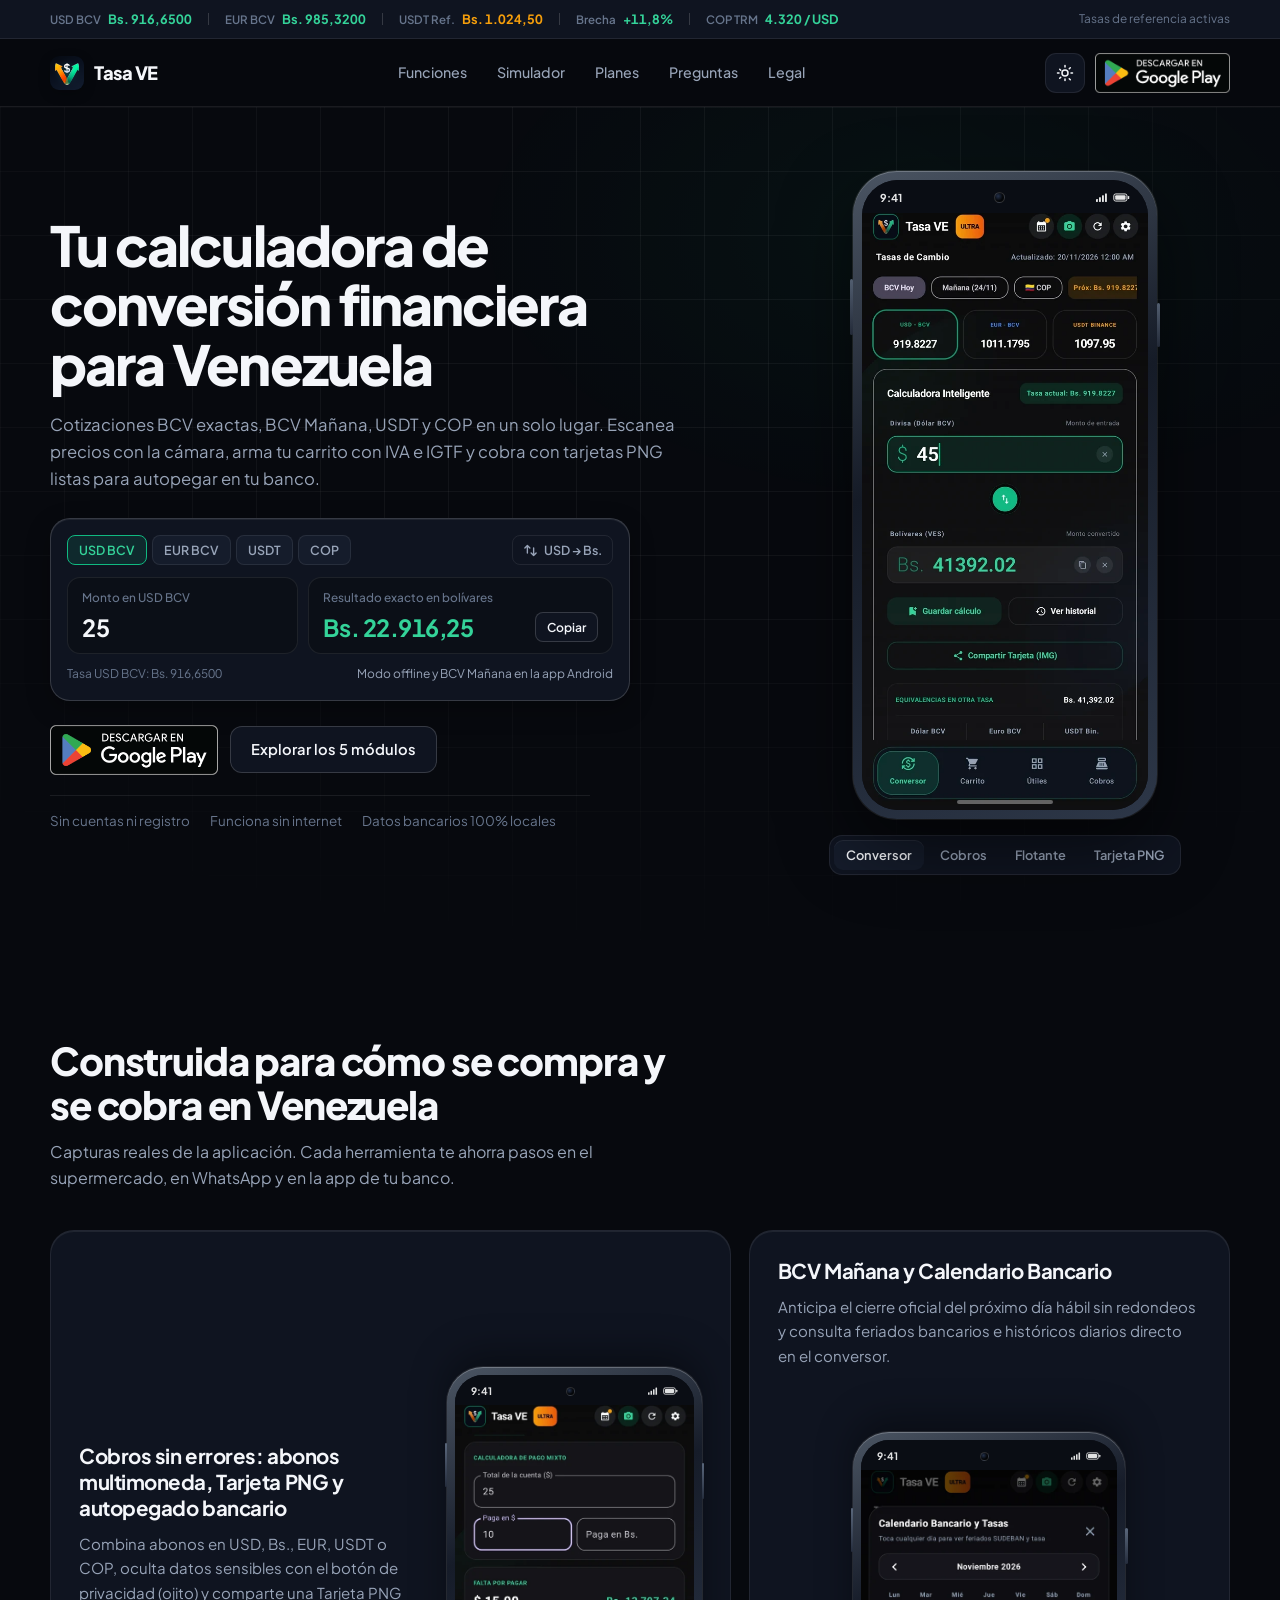
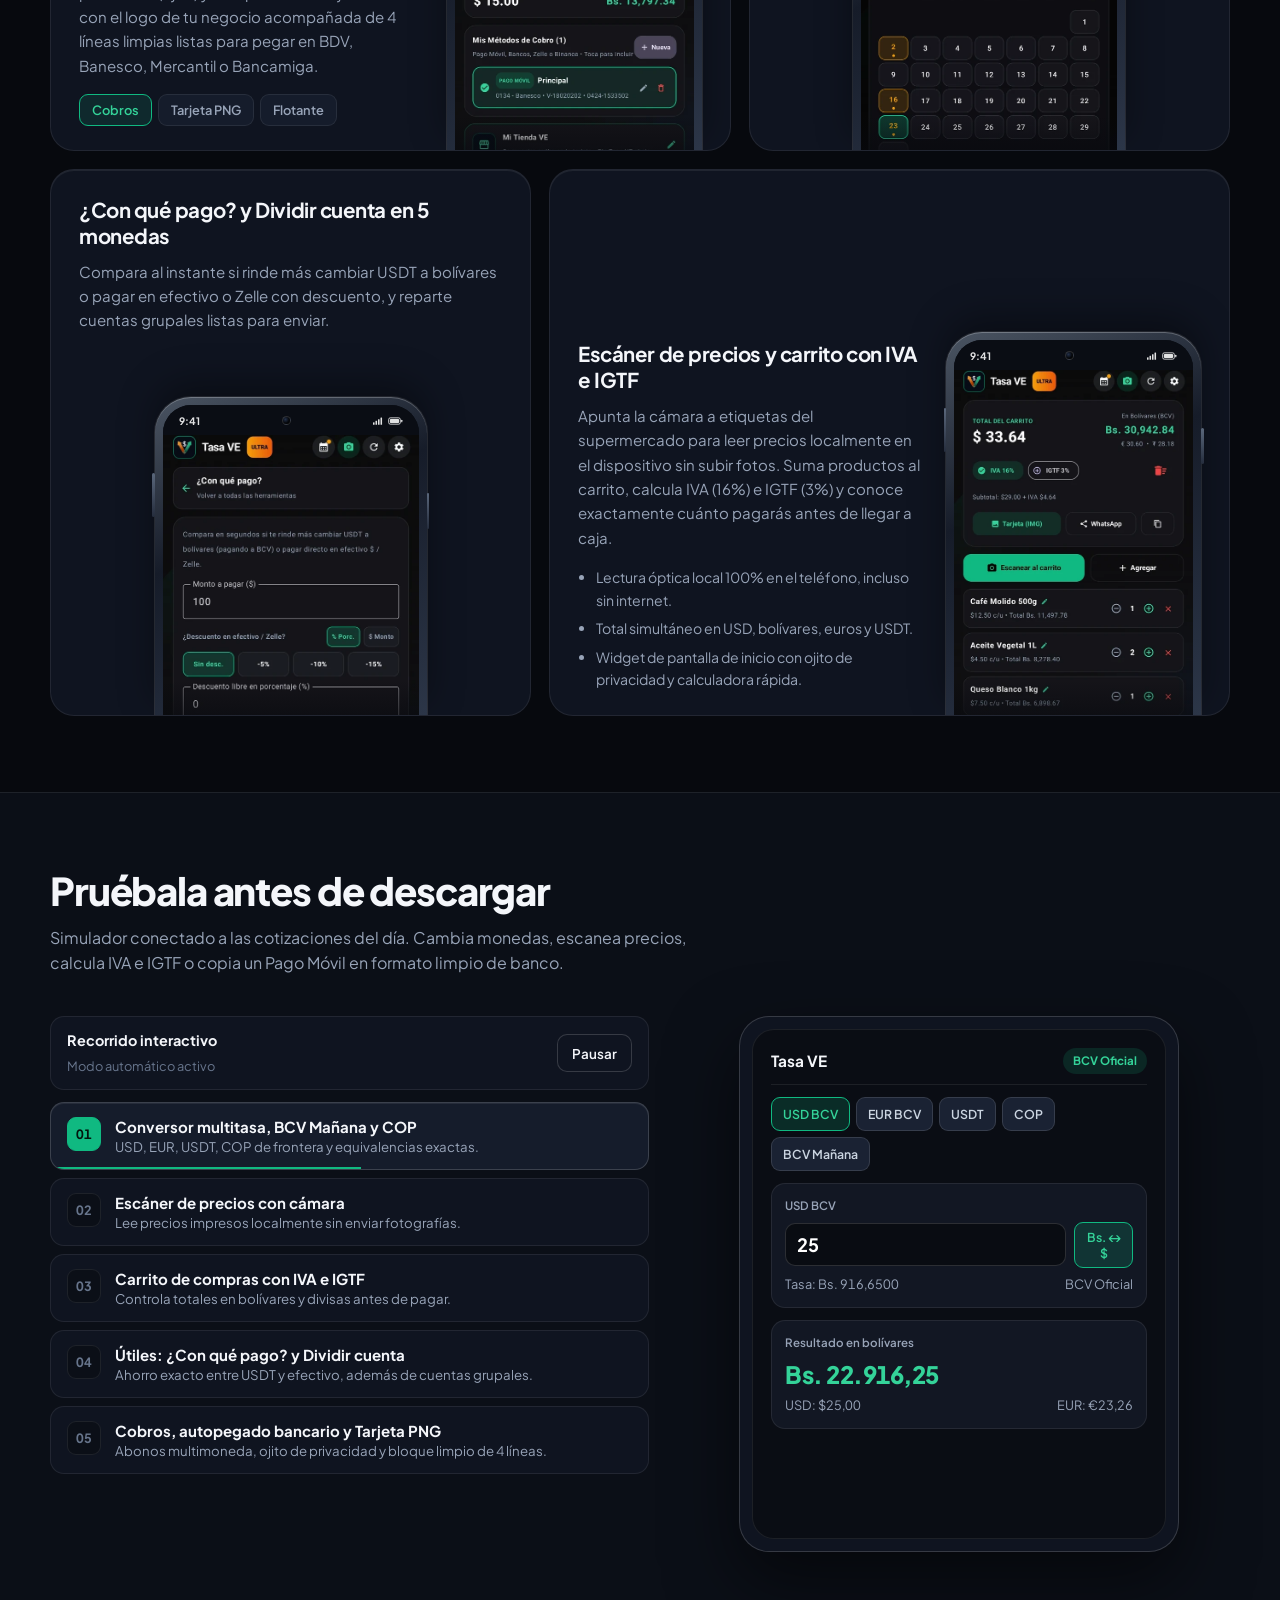
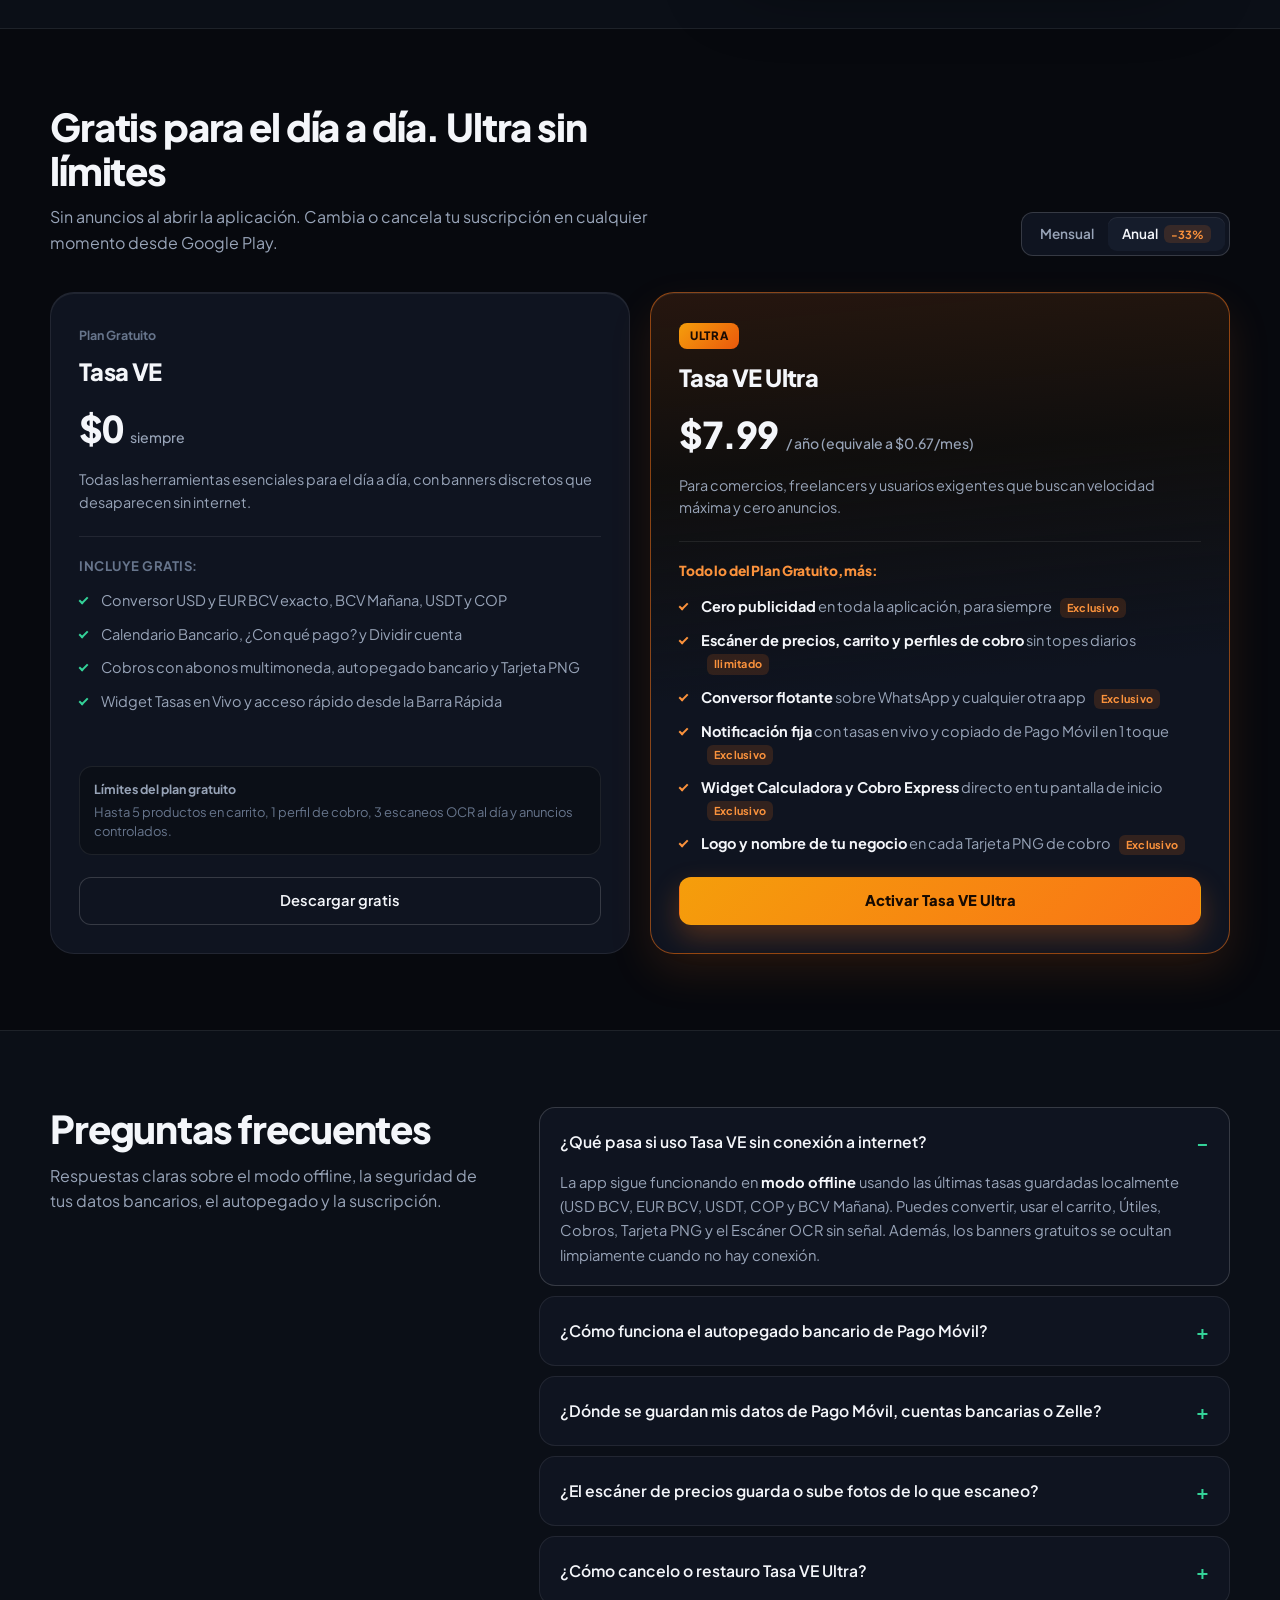
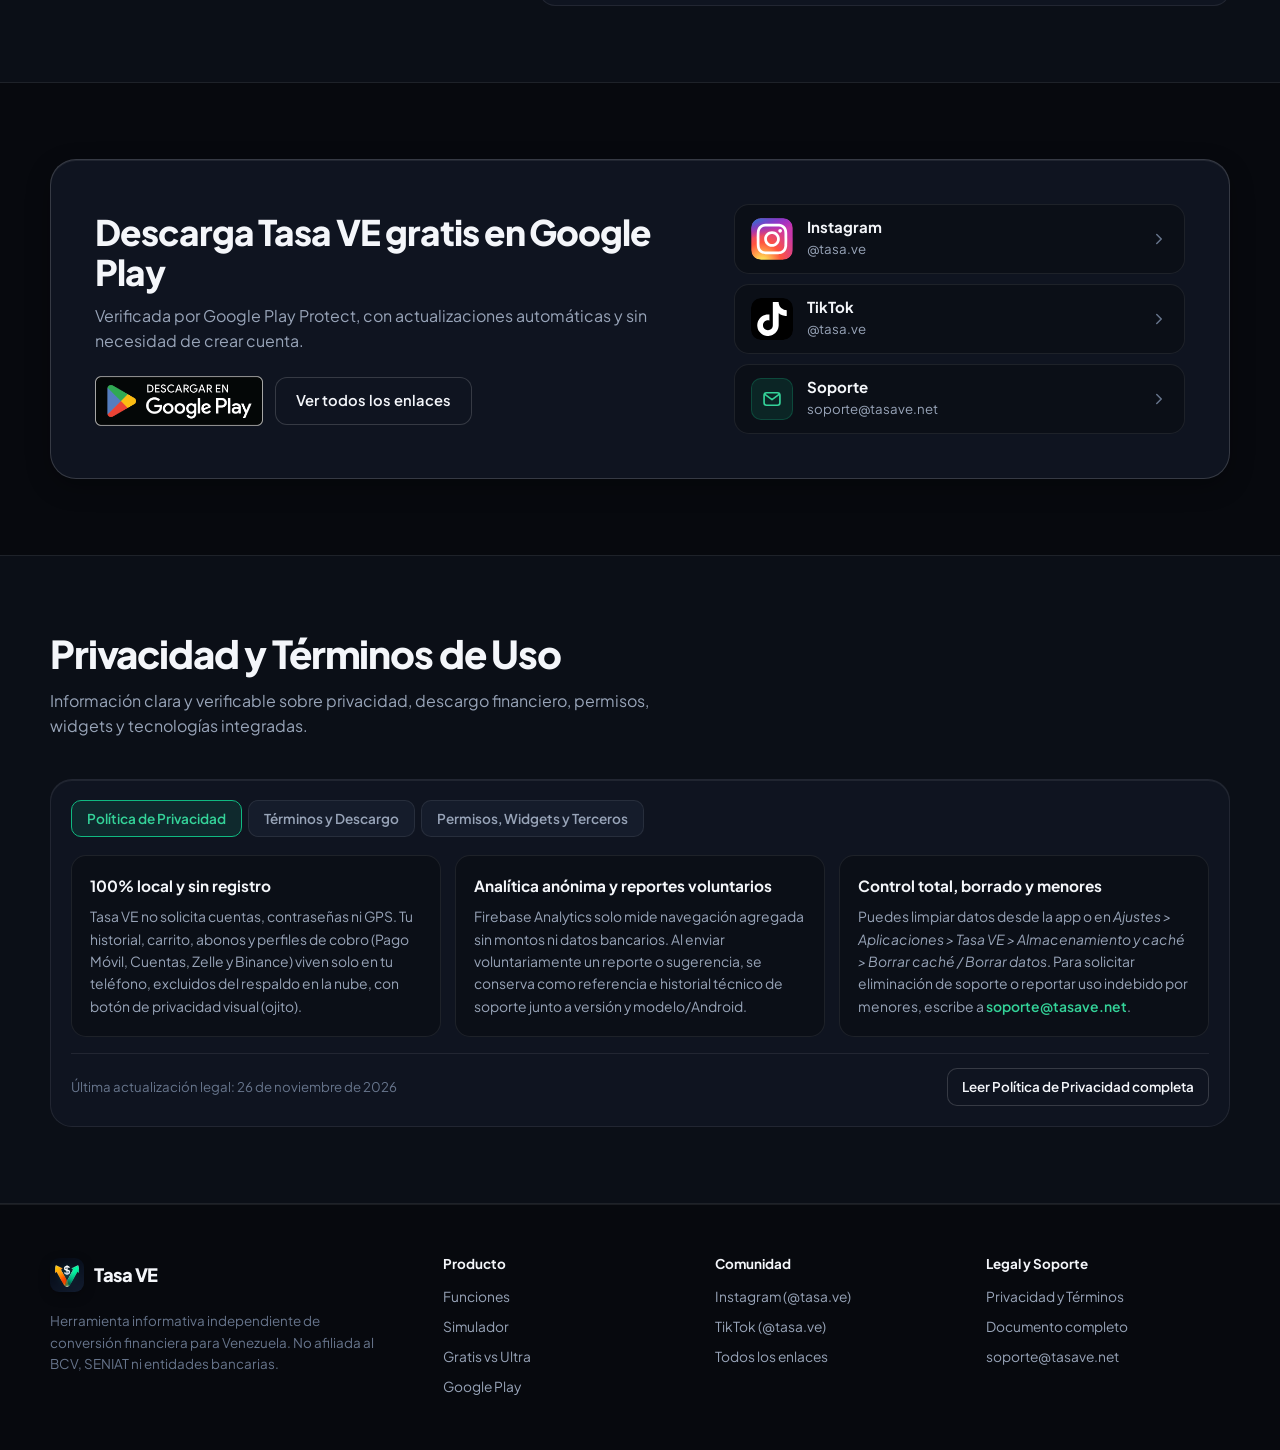
==== docs/index.html @ 44a2c583 "chore: remove SUDEBAN & scanner 123 refs across app/web/legal, clarify Ultra perks, add official soc" ====
<!DOCTYPE html>
<html lang="es" data-theme="dark">
<head>
  <meta charset="UTF-8">
  <meta name="viewport" content="width=device-width, initial-scale=1.0">
  <title>Tasa VE — Calculadora de Conversión Financiera BCV, Euro, USDT y COP para Venezuela</title>
  <meta name="description" content="Consulta en vivo el Dólar BCV hoy y mañana, Euro BCV, USDT y Pesos Colombianos (COP). Escáner de precios OCR, carrito con IVA e IGTF, abonos multimoneda, autopegado bancario y tarjetas PNG en Android.">
  <link rel="canonical" href="https://tasave.net/">
  <meta name="color-scheme" content="light dark">
  <script>
    (function () {
      try {
        var saved = localStorage.getItem("tasave_web_theme");
        var scheme = saved === "light" || saved === "dark" ? saved : "dark";
        var meta = document.querySelector('meta[name="color-scheme"]');
        if (meta) meta.content = saved === "light" || saved === "dark" ? saved : "light dark";
        document.documentElement.setAttribute("data-theme", scheme);
      } catch (e) {}
    })();
  </script>
  <meta name="theme-color" content="#07090E">

  <!-- Open Graph & Social Meta -->
  <meta property="og:site_name" content="Tasa VE">
  <meta property="og:type" content="website">
  <meta property="og:url" content="https://tasave.net/">
  <meta property="og:title" content="Tasa VE — Tu calculadora de conversión financiera para Venezuela">
  <meta property="og:description" content="Dólar y Euro BCV exactos, BCV Mañana, USDT, COP de frontera, Escáner de precios OCR, Carrito IVA e IGTF, Abonos multimoneda y Tarjetas PNG.">
  <meta property="og:image" content="https://tasave.net/assets/feature_graphic_1024x500.png">
  <meta name="twitter:card" content="summary_large_image">
  <meta name="twitter:title" content="Tasa VE — Calculadora BCV, Escáner OCR y Cobros">
  <meta name="twitter:description" content="Tasas BCV, Euro, USDT y COP en vivo, modo offline, carrito inteligente y autopegado bancario de Pago Móvil.">
  <meta name="twitter:image" content="https://tasave.net/assets/feature_graphic_1024x500.png">

  <!-- Google Search & Device Favicons -->
  <link rel="icon" href="/favicon.ico" sizes="any">
  <link rel="icon" type="image/png" sizes="48x48" href="assets/favicon-48x48.png">
  <link rel="icon" type="image/png" sizes="192x192" href="assets/favicon-192x192.png">
  <link rel="apple-touch-icon" sizes="180x180" href="assets/apple-touch-icon.png">

  <!-- Unified Premium Fintech Typography: Plus Jakarta Sans -->
  <link rel="preconnect" href="https://fonts.googleapis.com">
  <link rel="preconnect" href="https://fonts.gstatic.com" crossorigin>
  <link href="https://fonts.googleapis.com/css2?family=Plus+Jakarta+Sans:wght@400;500;600;700;800&display=swap" rel="stylesheet">
  <link rel="stylesheet" href="styles.css?v=20261126c">

  <!-- JSON-LD Structured Data (SoftwareApplication + WebSite + FAQPage for Rich SEO) -->
  <script type="application/ld+json">
  {
    "@context": "https://schema.org",
    "@graph": [
      {
        "@type": "SoftwareApplication",
        "name": "Tasa VE",
        "operatingSystem": "Android",
        "applicationCategory": "FinanceApplication",
        "url": "https://tasave.net/",
        "downloadUrl": "https://play.google.com/store/apps/details?id=com.julcer26.tasave",
        "image": "https://tasave.net/assets/app_icon_512x512.png",
        "description": "Calculadora de conversión financiera para Venezuela con Dólar y Euro BCV exactos, BCV Mañana, USDT, Peso Colombiano COP, Calendario Bancario, Escáner de precios OCR, Carrito con IVA e IGTF, abonos multimoneda y Tarjetas PNG de Pago Móvil.",
        "offers": [
          { "@type": "Offer", "name": "Plan Gratuito", "price": "0", "priceCurrency": "USD" },
          { "@type": "Offer", "name": "Tasa VE Ultra Mensual", "price": "0.99", "priceCurrency": "USD" },
          { "@type": "Offer", "name": "Tasa VE Ultra Anual", "price": "7.99", "priceCurrency": "USD" }
        ],
        "publisher": {
          "@type": "Organization",
          "name": "Tasa VE",
          "url": "https://tasave.net",
          "logo": "https://tasave.net/assets/app_icon_512x512.png",
          "email": "soporte@tasave.net",
          "sameAs": [
            "https://www.instagram.com/tasa.ve/",
            "https://www.tiktok.com/@tasa.ve",
            "https://play.google.com/store/apps/details?id=com.julcer26.tasave"
          ]
        }
      },
      {
        "@type": "WebSite",
        "name": "Tasa VE",
        "alternateName": ["TasaVE", "tasave.net"],
        "url": "https://tasave.net/"
      },
      {
        "@type": "FAQPage",
        "mainEntity": [
          {
            "@type": "Question",
            "name": "¿Cómo funciona Tasa VE cuando no tengo conexión a internet?",
            "acceptedAnswer": {
              "@type": "Answer",
              "text": "Tasa VE guarda localmente las últimas tasas consultadas (USD BCV, EUR BCV, USDT, COP y BCV Mañana). Sin señal siguen funcionando el conversor, el historial, el carrito, Útiles, el calendario bancario, Cobros con Tarjeta PNG y el Escáner OCR."
            }
          },
          {
            "@type": "Question",
            "name": "¿Cómo funciona el autopegado bancario de Pago Móvil?",
            "acceptedAnswer": {
              "@type": "Answer",
              "text": "Al copiar datos de Pago Móvil o enviar una Tarjeta PNG, Tasa VE genera un bloque limpio de 4 líneas (banco, cédula, teléfono y monto exacto en bolívares) compatible con el autopegado de apps bancarias venezolanas como BDV, Banesco, Mercantil y Bancamiga."
            }
          },
          {
            "@type": "Question",
            "name": "¿Dónde se guardan mis datos de Pago Móvil, cuentas bancarias o Zelle?",
            "acceptedAnswer": {
              "@type": "Answer",
              "text": "Se almacenan únicamente en el espacio privado de tu dispositivo Android, excluidos del respaldo automático en la nube. Además puedes ocultarlos en pantalla con el botón de privacidad (ojito) tanto en la app como en el Widget Ultra."
            }
          },
          {
            "@type": "Question",
            "name": "¿Dónde descargar Tasa VE de forma oficial?",
            "acceptedAnswer": {
              "@type": "Answer",
              "text": "Tasa VE está disponible gratis en Google Play Store para teléfonos Android 7.0 o superior, con actualización automática y suscripción opcional Tasa VE Ultra."
            }
          }
        ]
      }
    ]
  }
  </script>
</head>
<body>
  <!-- LIVE MARKET RIBBON -->
  <div class="market-ribbon" aria-label="Cotizaciones de referencia en vivo">
    <div class="container ribbon-inner">
      <div class="ribbon-items">
        <div class="ribbon-stat">
          <span class="r-lbl">USD BCV</span>
          <span class="r-val mono" id="live-usd-bcv">--</span>
        </div>
        <span class="r-sep" aria-hidden="true"></span>
        <div class="ribbon-stat">
          <span class="r-lbl">EUR BCV</span>
          <span class="r-val mono" id="live-eur-bcv">--</span>
        </div>
        <span class="r-sep" aria-hidden="true"></span>
        <div class="ribbon-stat">
          <span class="r-lbl">USDT Ref.</span>
          <span class="r-val mono is-gold" id="live-usdt">--</span>
        </div>
        <span class="r-sep" aria-hidden="true"></span>
        <div class="ribbon-stat">
          <span class="r-lbl">Brecha</span>
          <span class="r-val mono" id="live-spread">--</span>
        </div>
        <span class="r-sep hide-sm" aria-hidden="true"></span>
        <div class="ribbon-stat hide-sm">
          <span class="r-lbl">COP TRM</span>
          <span class="r-val mono" id="live-cop">--</span>
        </div>
      </div>
      <div class="ribbon-meta" id="live-rate-status">Sincronizando tasas en vivo…</div>
    </div>
  </div>

  <!-- HEADER -->
  <header class="site-header">
    <div class="container header-inner">
      <a href="#inicio" class="brand-lockup" aria-label="Inicio de Tasa VE">
        <img src="assets/app_icon_512x512.png" alt="Logo Tasa VE" class="brand-icon" width="36" height="36">
        <span class="brand-name">Tasa VE</span>
      </a>

      <nav class="nav-links" aria-label="Navegación principal">
        <a href="#funciones">Funciones</a>
        <a href="#demo">Simulador</a>
        <a href="#planes">Planes</a>
        <a href="#faq">Preguntas</a>
        <a href="#legal">Legal</a>
      </nav>

      <div class="header-actions">
        <button type="button" id="theme-toggle" class="icon-btn" aria-label="Cambiar tema claro u oscuro" title="Cambiar tema">
          <svg viewBox="0 0 24 24" width="18" height="18" fill="none" stroke="currentColor" stroke-width="2" stroke-linecap="round" stroke-linejoin="round" aria-hidden="true">
            <circle cx="12" cy="12" r="4"></circle>
            <path d="M12 2v2M12 20v2m-7.07-15.07 1.41 1.41m11.32 11.32 1.41 1.41M2 12h2m16 0h2M6.34 17.66l-1.41 1.41M19.07 4.93l-1.41 1.41"></path>
          </svg>
        </button>
        <a href="https://play.google.com/store/apps/details?id=com.julcer26.tasave" target="_blank" rel="noopener noreferrer" class="gplay-header-link" aria-label="Descargar Tasa VE en Google Play">
          <img src="assets/google-play-badge-es.png" alt="Disponible en Google Play" width="136" height="40">
        </a>
        <button type="button" id="mobile-menu-btn" class="icon-btn mobile-menu-btn" aria-label="Abrir menú de navegación" aria-expanded="false" aria-controls="mobile-menu-panel">
          <svg viewBox="0 0 24 24" width="20" height="20" fill="none" stroke="currentColor" stroke-width="2" stroke-linecap="round" aria-hidden="true">
            <path d="M4 7h16M4 12h16M4 17h16"></path>
          </svg>
        </button>
      </div>
    </div>

    <nav id="mobile-menu-panel" class="mobile-menu-panel" aria-label="Menú móvil">
      <a href="#funciones">Funciones reales</a>
      <a href="#demo">Simulador interactivo</a>
      <a href="#planes">Planes Gratis y Ultra</a>
      <a href="#faq">Preguntas frecuentes</a>
      <a href="#comunidad">Redes (@tasa.ve)</a>
      <a href="#legal">Privacidad y Términos</a>
    </nav>
  </header>

  <main id="inicio">
    <!-- EDITORIAL FINTECH HERO WITH LIVE CONVERTER -->
    <section class="hero">
      <div class="hero-grid-bg" aria-hidden="true"></div>
      <div class="container hero-layout">
        <div class="hero-left">
          <h1>Tu calculadora de conversión financiera para Venezuela</h1>
          <p class="hero-lead">
            Cotizaciones BCV exactas, BCV Mañana, USDT y COP en un solo lugar. Escanea precios con la cámara, arma tu carrito con IVA e IGTF y cobra con tarjetas PNG listas para autopegar en tu banco.
          </p>

          <!-- LIVE INSTANT CONVERTER WIDGET RIGHT IN THE HERO -->
          <div class="hero-calc" aria-label="Calculadora rápida en vivo">
            <div class="hero-calc-head">
              <div class="calc-tabs" role="tablist" aria-label="Moneda de conversión">
                <button type="button" class="calc-pill is-active" data-hero-rate="USD_BCV">USD BCV</button>
                <button type="button" class="calc-pill" data-hero-rate="EUR_BCV">EUR BCV</button>
                <button type="button" class="calc-pill" data-hero-rate="USDT">USDT</button>
                <button type="button" class="calc-pill" data-hero-rate="COP">COP</button>
              </div>
              <button type="button" class="calc-swap-btn" id="hero-swap-btn" title="Invertir dirección">
                <svg viewBox="0 0 24 24" width="15" height="15" fill="none" stroke="currentColor" stroke-width="2.2" stroke-linecap="round" stroke-linejoin="round" aria-hidden="true"><path d="M7 16V4m0 0-4 4m4-4 4 4M17 8v12m0 0 4-4m-4 4-4-4"></path></svg>
                <span id="hero-dir-label">USD → Bs.</span>
              </button>
            </div>

            <div class="hero-calc-body">
              <label class="hero-input-box">
                <span class="field-caption" id="hero-input-caption">Monto en USD</span>
                <input id="hero-amount-input" class="mono" type="number" min="0" step="any" value="25" inputmode="decimal" aria-label="Monto a convertir">
              </label>

              <div class="hero-result-box">
                <span class="field-caption" id="hero-output-caption">Resultado exacto en bolívares</span>
                <div class="hero-result-row">
                  <output id="hero-result-output" class="mono" for="hero-amount-input">Bs. --</output>
                  <button type="button" class="copy-inline-btn" id="hero-copy-btn" aria-label="Copiar resultado">Copiar</button>
                </div>
              </div>
            </div>

            <div class="hero-calc-foot">
              <span class="mono" id="hero-rate-caption">Tasa aplicada: cargando…</span>
              <span class="hero-calc-note">Modo offline y BCV Mañana en la app Android</span>
            </div>
          </div>

          <div class="hero-actions">
            <a href="https://play.google.com/store/apps/details?id=com.julcer26.tasave" target="_blank" rel="noopener noreferrer" class="gplay-badge-link" aria-label="Descargar Tasa VE gratis en Google Play">
              <img src="assets/google-play-badge-es.png" alt="Disponible en Google Play" width="184" height="54">
            </a>
            <a href="#demo" class="btn btn-secondary">
              Explorar los 5 módulos
            </a>
          </div>

          <div class="hero-facts">
            <span>Sin cuentas ni registro</span>
            <span>Funciona sin internet</span>
            <span>Datos bancarios 100% locales</span>
          </div>
        </div>

        <div class="hero-right">
          <div class="device-showcase">
            <div class="titanium-frame">
              <div class="device-bezel">
                <div class="device-statusbar" aria-hidden="true">
                  <span class="sb-time">9:41</span>
                  <span class="camera-hole"></span>
                  <span class="sb-icons">
                    <svg viewBox="0 0 16 12" width="12" height="9" fill="currentColor"><rect x="0" y="8" width="2.5" height="4" rx="0.6"/><rect x="4" y="5.5" width="2.5" height="6.5" rx="0.6"/><rect x="8" y="3" width="2.5" height="9" rx="0.6"/><rect x="12" y="0.5" width="2.5" height="11.5" rx="0.6"/></svg>
                    <svg viewBox="0 0 22 12" width="17" height="9" fill="none"><rect x="0.75" y="1.25" width="17.5" height="9.5" rx="2.5" stroke="currentColor" stroke-width="1.3"/><rect x="2.6" y="3" width="13.8" height="6" rx="1.2" fill="currentColor"/><rect x="19.5" y="4" width="1.8" height="4" rx="0.8" fill="currentColor"/></svg>
                  </span>
                </div>
                <img id="hero-device-img" src="assets/screens/screen_conversor.webp" alt="Pantalla real del conversor multitasa de Tasa VE" width="560" height="1169" fetchpriority="high">
                <div class="device-homebar" aria-hidden="true"><span></span></div>
              </div>
            </div>

            <div class="hero-screen-dock" role="tablist" aria-label="Vistas reales de Tasa VE">
              <button type="button" class="dock-btn is-active" data-hero-screen="assets/screens/screen_conversor.webp" data-hero-alt="Pantalla real del conversor multitasa de Tasa VE">Conversor</button>
              <button type="button" class="dock-btn" data-hero-screen="assets/screens/screen_cobros.webp" data-hero-alt="Pantalla real de Cobros y Pago Mixto en Tasa VE">Cobros</button>
              <button type="button" class="dock-btn" data-hero-screen="assets/screens/screen_flotante.webp" data-hero-alt="Conversor Flotante real de Tasa VE sobre WhatsApp">Flotante</button>
              <button type="button" class="dock-btn" data-hero-screen="assets/screens/screen_tarjeta.webp" data-hero-alt="Tarjeta visual PNG de cobro generada por Tasa VE">Tarjeta PNG</button>
            </div>
          </div>
        </div>
      </div>
    </section>

    <!-- ASYMMETRIC EDITORIAL BENTO SHOWCASE (REAL SCREENS IN SMARTPHONE FRAMES) -->
    <section id="funciones" class="section">
      <div class="container">
        <header class="section-intro">
          <h2>Construida para cómo se compra y se cobra en Venezuela</h2>
          <p>Capturas reales de la aplicación. Cada herramienta te ahorra pasos en el supermercado, en WhatsApp y en la app de tu banco.</p>
        </header>

        <div class="bento-grid">
          <!-- Card 1 (Wide 7 cols): Cobros + Abonos Multimoneda + Autopegado Bancario -->
          <article class="bento-card span-7">
            <div class="bento-split">
              <div class="bento-copy">
                <h3>Cobros sin errores: abonos multimoneda, Tarjeta PNG y autopegado bancario</h3>
                <p>Combina abonos en USD, Bs., EUR, USDT o COP, oculta datos sensibles con el botón de privacidad (ojito) y comparte una Tarjeta PNG con el logo de tu negocio acompañada de 4 líneas limpias listas para pegar en BDV, Banesco, Mercantil o Bancamiga.</p>
                <div class="bento-switcher" data-spotlight-group="bento-pay">
                  <button type="button" class="mini-pill is-active" data-src="assets/screens/screen_cobros.webp" data-alt="Módulo Cobros y Pago Mixto real de Tasa VE">Cobros</button>
                  <button type="button" class="mini-pill" data-src="assets/screens/screen_tarjeta.webp" data-alt="Tarjeta visual PNG de cobro generada por Tasa VE">Tarjeta PNG</button>
                  <button type="button" class="mini-pill" data-src="assets/screens/screen_flotante.webp" data-alt="Conversor Flotante sobre WhatsApp en Tasa VE">Flotante</button>
                </div>
              </div>
              <div class="bento-device">
                <div class="bento-device-frame">
                  <div class="bento-device-screen">
                    <div class="bento-statusbar" aria-hidden="true">
                      <span class="sb-time">9:41</span>
                      <span class="camera-hole"></span>
                      <span class="sb-icons">
                        <svg viewBox="0 0 16 12" width="10" height="8" fill="currentColor"><rect x="0" y="8" width="2.5" height="4" rx="0.6"/><rect x="4" y="5.5" width="2.5" height="6.5" rx="0.6"/><rect x="8" y="3" width="2.5" height="9" rx="0.6"/><rect x="12" y="0.5" width="2.5" height="11.5" rx="0.6"/></svg>
                        <svg viewBox="0 0 22 12" width="15" height="8" fill="none"><rect x="0.75" y="1.25" width="17.5" height="9.5" rx="2.5" stroke="currentColor" stroke-width="1.3"/><rect x="2.6" y="3" width="13.8" height="6" rx="1.2" fill="currentColor"/><rect x="19.5" y="4" width="1.8" height="4" rx="0.8" fill="currentColor"/></svg>
                      </span>
                    </div>
                    <img id="bento-pay-img" src="assets/screens/screen_cobros.webp" alt="Módulo Cobros y Pago Mixto real de Tasa VE" width="560" height="1169" loading="lazy">
                  </div>
                </div>
              </div>
            </div>
          </article>

          <!-- Card 2 (Tall 5 cols): BCV Mañana + Calendario Bancario -->
          <article class="bento-card span-5">
            <div class="bento-stack">
              <div class="bento-copy">
                <h3>BCV Mañana y Calendario Bancario</h3>
                <p>Anticipa el cierre oficial del próximo día hábil sin redondeos y consulta feriados bancarios e históricos diarios directo en el conversor.</p>
              </div>
              <div class="bento-device is-short">
                <div class="bento-device-frame">
                  <div class="bento-device-screen">
                    <div class="bento-statusbar" aria-hidden="true">
                      <span class="sb-time">9:41</span>
                      <span class="camera-hole"></span>
                      <span class="sb-icons">
                        <svg viewBox="0 0 16 12" width="10" height="8" fill="currentColor"><rect x="0" y="8" width="2.5" height="4" rx="0.6"/><rect x="4" y="5.5" width="2.5" height="6.5" rx="0.6"/><rect x="8" y="3" width="2.5" height="9" rx="0.6"/><rect x="12" y="0.5" width="2.5" height="11.5" rx="0.6"/></svg>
                        <svg viewBox="0 0 22 12" width="15" height="8" fill="none"><rect x="0.75" y="1.25" width="17.5" height="9.5" rx="2.5" stroke="currentColor" stroke-width="1.3"/><rect x="2.6" y="3" width="13.8" height="6" rx="1.2" fill="currentColor"/><rect x="19.5" y="4" width="1.8" height="4" rx="0.8" fill="currentColor"/></svg>
                      </span>
                    </div>
                    <img src="assets/screens/screen_calendario.webp" alt="Calendario Bancario real de Tasa VE" width="560" height="1169" loading="lazy">
                  </div>
                </div>
              </div>
            </div>
          </article>

          <!-- Card 3 (Medium 5 cols): Útiles ¿Con qué pago? y Dividir cuenta -->
          <article class="bento-card span-5">
            <div class="bento-stack">
              <div class="bento-copy">
                <h3>¿Con qué pago? y Dividir cuenta en 5 monedas</h3>
                <p>Compara al instante si rinde más cambiar USDT a bolívares o pagar en efectivo o Zelle con descuento, y reparte cuentas grupales listas para enviar.</p>
              </div>
              <div class="bento-device is-short">
                <div class="bento-device-frame">
                  <div class="bento-device-screen">
                    <div class="bento-statusbar" aria-hidden="true">
                      <span class="sb-time">9:41</span>
                      <span class="camera-hole"></span>
                      <span class="sb-icons">
                        <svg viewBox="0 0 16 12" width="10" height="8" fill="currentColor"><rect x="0" y="8" width="2.5" height="4" rx="0.6"/><rect x="4" y="5.5" width="2.5" height="6.5" rx="0.6"/><rect x="8" y="3" width="2.5" height="9" rx="0.6"/><rect x="12" y="0.5" width="2.5" height="11.5" rx="0.6"/></svg>
                        <svg viewBox="0 0 22 12" width="15" height="8" fill="none"><rect x="0.75" y="1.25" width="17.5" height="9.5" rx="2.5" stroke="currentColor" stroke-width="1.3"/><rect x="2.6" y="3" width="13.8" height="6" rx="1.2" fill="currentColor"/><rect x="19.5" y="4" width="1.8" height="4" rx="0.8" fill="currentColor"/></svg>
                      </span>
                    </div>
                    <img src="assets/screens/screen_utiles.webp" alt="Herramienta ¿Con qué pago? real de Tasa VE" width="560" height="1169" loading="lazy">
                  </div>
                </div>
              </div>
            </div>
          </article>

          <!-- Card 4 (Wide 7 cols): Escáner de precios + Carrito IVA e IGTF -->
          <article class="bento-card span-7">
            <div class="bento-split">
              <div class="bento-copy">
                <h3>Escáner de precios y carrito con IVA e IGTF</h3>
                <p>Apunta la cámara a etiquetas del supermercado para leer precios localmente en el dispositivo sin subir fotos. Suma productos al carrito, calcula IVA (16%) e IGTF (3%) y conoce exactamente cuánto pagarás antes de llegar a caja.</p>
                <ul class="clean-bullets">
                  <li>Lectura óptica local 100% en el teléfono, incluso sin internet.</li>
                  <li>Total simultáneo en USD, bolívares, euros y USDT.</li>
                  <li>Widget de pantalla de inicio con ojito de privacidad y calculadora rápida.</li>
                </ul>
              </div>
              <div class="bento-device">
                <div class="bento-device-frame">
                  <div class="bento-device-screen">
                    <div class="bento-statusbar" aria-hidden="true">
                      <span class="sb-time">9:41</span>
                      <span class="camera-hole"></span>
                      <span class="sb-icons">
                        <svg viewBox="0 0 16 12" width="10" height="8" fill="currentColor"><rect x="0" y="8" width="2.5" height="4" rx="0.6"/><rect x="4" y="5.5" width="2.5" height="6.5" rx="0.6"/><rect x="8" y="3" width="2.5" height="9" rx="0.6"/><rect x="12" y="0.5" width="2.5" height="11.5" rx="0.6"/></svg>
                        <svg viewBox="0 0 22 12" width="15" height="8" fill="none"><rect x="0.75" y="1.25" width="17.5" height="9.5" rx="2.5" stroke="currentColor" stroke-width="1.3"/><rect x="2.6" y="3" width="13.8" height="6" rx="1.2" fill="currentColor"/><rect x="19.5" y="4" width="1.8" height="4" rx="0.8" fill="currentColor"/></svg>
                      </span>
                    </div>
                    <img src="assets/screens/screen_carrito.webp" alt="Carrito de compras inteligente con IVA e IGTF en Tasa VE" width="560" height="1169" loading="lazy">
                  </div>
                </div>
              </div>
            </div>
          </article>
        </div>
      </div>
    </section>

    <!-- FULL INTERACTIVE 5-MODULE SIMULATOR -->
    <section id="demo" class="section section-tinted section-deferred">
      <div class="container">
        <header class="section-intro">
          <h2>Pruébala antes de descargar</h2>
          <p>Simulador conectado a las cotizaciones del día. Cambia monedas, escanea precios, calcula IVA e IGTF o copia un Pago Móvil en formato limpio de banco.</p>
        </header>

        <div class="demo-layout">
          <div class="demo-controls-panel">
            <div class="demo-autoplay-bar">
              <div class="autoplay-status">
                <strong>Recorrido interactivo</strong>
                <span id="autoplay-label">Modo automático activo</span>
              </div>
              <button type="button" id="autoplay-toggle" class="btn btn-secondary btn-sm" aria-pressed="true">Pausar</button>
            </div>

            <div class="demo-tab-list" role="tablist" aria-label="Módulos interactivos de Tasa VE">
              <button type="button" class="demo-tab-btn is-active" role="tab" aria-selected="true" data-tab="converter">
                <span class="demo-num mono">01</span>
                <span class="demo-tab-copy">
                  <strong>Conversor multitasa, BCV Mañana y COP</strong>
                  <span>USD, EUR, USDT, COP de frontera y equivalencias exactas.</span>
                </span>
                <span class="demo-progress" aria-hidden="true"></span>
              </button>

              <button type="button" class="demo-tab-btn" role="tab" aria-selected="false" data-tab="scanner">
                <span class="demo-num mono">02</span>
                <span class="demo-tab-copy">
                  <strong>Escáner de precios con cámara</strong>
                  <span>Lee precios impresos localmente sin enviar fotografías.</span>
                </span>
                <span class="demo-progress" aria-hidden="true"></span>
              </button>

              <button type="button" class="demo-tab-btn" role="tab" aria-selected="false" data-tab="cart">
                <span class="demo-num mono">03</span>
                <span class="demo-tab-copy">
                  <strong>Carrito de compras con IVA e IGTF</strong>
                  <span>Controla totales en bolívares y divisas antes de pagar.</span>
                </span>
                <span class="demo-progress" aria-hidden="true"></span>
              </button>

              <button type="button" class="demo-tab-btn" role="tab" aria-selected="false" data-tab="utiles">
                <span class="demo-num mono">04</span>
                <span class="demo-tab-copy">
                  <strong>Útiles: ¿Con qué pago? y Dividir cuenta</strong>
                  <span>Ahorro exacto entre USDT y efectivo, además de cuentas grupales.</span>
                </span>
                <span class="demo-progress" aria-hidden="true"></span>
              </button>

              <button type="button" class="demo-tab-btn" role="tab" aria-selected="false" data-tab="checkout">
                <span class="demo-num mono">05</span>
                <span class="demo-tab-copy">
                  <strong>Cobros, autopegado bancario y Tarjeta PNG</strong>
                  <span>Abonos multimoneda, ojito de privacidad y bloque limpio de 4 líneas.</span>
                </span>
                <span class="demo-progress" aria-hidden="true"></span>
              </button>
            </div>
          </div>

          <div class="phone-stage" aria-live="polite">
            <div id="phone-screen-stage" class="phone-screen"></div>
          </div>
        </div>
      </div>
    </section>

    <!-- PLANS WITH BILLING PERIOD SWITCHER -->
    <section id="planes" class="section section-deferred">
      <div class="container">
        <div class="plans-head-row">
          <header class="section-intro" style="margin-bottom:0;">
            <h2>Gratis para el día a día. Ultra sin límites</h2>
            <p>Sin anuncios al abrir la aplicación. Cambia o cancela tu suscripción en cualquier momento desde Google Play.</p>
          </header>

          <div class="billing-toggle" role="group" aria-label="Frecuencia de facturación Ultra">
            <button type="button" class="billing-btn" data-billing="monthly">Mensual</button>
            <button type="button" class="billing-btn is-active" data-billing="yearly">Anual <span class="save-chip">-33%</span></button>
          </div>
        </div>

        <div class="plans-grid">
          <article class="plan-card">
            <div class="plan-top">
              <span class="plan-label">Plan Gratuito</span>
              <h3>Tasa VE</h3>
              <p class="plan-price"><span class="mono">$0</span> <small>siempre</small></p>
              <p class="plan-sub">Todas las herramientas esenciales para el día a día, con banners discretos que desaparecen sin internet.</p>
            </div>
            <div class="plan-body">
              <p class="plan-section-lead">Incluye gratis:</p>
              <ul class="plan-list">
                <li>Conversor USD y EUR BCV exacto, BCV Mañana, USDT y COP</li>
                <li>Calendario Bancario, ¿Con qué pago? y Dividir cuenta</li>
                <li>Cobros con abonos multimoneda, autopegado bancario y Tarjeta PNG</li>
                <li>Widget Tasas en Vivo y acceso rápido desde la Barra Rápida</li>
              </ul>
              <div class="plan-limits-box">
                <strong>Límites del plan gratuito</strong>
                <span>Hasta 5 productos en carrito, 1 perfil de cobro, 3 escaneos OCR al día y anuncios controlados.</span>
              </div>
            </div>
            <a href="https://play.google.com/store/apps/details?id=com.julcer26.tasave" target="_blank" rel="noopener noreferrer" class="btn btn-secondary plan-cta">
              Descargar gratis
            </a>
          </article>

          <article class="plan-card is-ultra">
            <div class="plan-top">
              <span class="plan-badge-ultra">ULTRA</span>
              <h3>Tasa VE Ultra</h3>
              <p class="plan-price">
                <span class="mono" id="ultra-price-val">$7.99</span>
                <small id="ultra-price-period">/ año (equivale a $0.67/mes)</small>
              </p>
              <p class="plan-sub">Para comercios, freelancers y usuarios exigentes que buscan velocidad máxima y cero anuncios.</p>
            </div>
            <div class="plan-body">
              <p class="plan-ultra-lead">Todo lo del Plan Gratuito, más:</p>
              <ul class="plan-list">
                <li><strong>Cero publicidad</strong> en toda la aplicación, para siempre <span class="perk-tag">Exclusivo</span></li>
                <li><strong>Escáner de precios, carrito y perfiles de cobro</strong> sin topes diarios <span class="perk-tag">Ilimitado</span></li>
                <li><strong>Conversor flotante</strong> sobre WhatsApp y cualquier otra app <span class="perk-tag">Exclusivo</span></li>
                <li><strong>Notificación fija</strong> con tasas en vivo y copiado de Pago Móvil en 1 toque <span class="perk-tag">Exclusivo</span></li>
                <li><strong>Widget Calculadora y Cobro Express</strong> directo en tu pantalla de inicio <span class="perk-tag">Exclusivo</span></li>
                <li><strong>Logo y nombre de tu negocio</strong> en cada Tarjeta PNG de cobro <span class="perk-tag">Exclusivo</span></li>
              </ul>
            </div>
            <a href="https://play.google.com/store/apps/details?id=com.julcer26.tasave" target="_blank" rel="noopener noreferrer" class="btn btn-ultra plan-cta">
              Activar Tasa VE Ultra
            </a>
          </article>
        </div>
      </div>
    </section>

    <!-- FAQ ACCORDION (SEO + CONVERSION) -->
    <section id="faq" class="section section-tinted section-deferred">
      <div class="container faq-layout">
        <header class="section-intro">
          <h2>Preguntas frecuentes</h2>
          <p>Respuestas claras sobre el modo offline, la seguridad de tus datos bancarios, el autopegado y la suscripción.</p>
        </header>

        <div class="faq-accordion">
          <details class="faq-row" open>
            <summary>¿Qué pasa si uso Tasa VE sin conexión a internet?</summary>
            <p>La app sigue funcionando en <strong>modo offline</strong> usando las últimas tasas guardadas localmente (USD BCV, EUR BCV, USDT, COP y BCV Mañana). Puedes convertir, usar el carrito, Útiles, Cobros, Tarjeta PNG y el Escáner OCR sin señal. Además, los banners gratuitos se ocultan limpiamente cuando no hay conexión.</p>
          </details>

          <details class="faq-row">
            <summary>¿Cómo funciona el autopegado bancario de Pago Móvil?</summary>
            <p>Al tocar <em>Copiar datos</em> o enviar una <strong>Tarjeta PNG</strong> por WhatsApp, la imagen muestra tu logo y todo el desglose, mientras que el texto copiable envía únicamente 4 líneas limpias (código de banco, cédula, teléfono y monto exacto en Bs.) para que bancos como BDV, Banesco, Mercantil o Bancamiga autorrellenen los campos al pegar.</p>
          </details>

          <details class="faq-row">
            <summary>¿Dónde se guardan mis datos de Pago Móvil, cuentas bancarias o Zelle?</summary>
            <p>Viven 100% en el almacenamiento privado de tu teléfono Android, sin cuentas ni servidores propios, y excluidos del respaldo automático en la nube. También cuentas con un botón de privacidad visual (<strong>ojito</strong>) en Cobros y en el Widget Ultra para ocultarlos al instante.</p>
          </details>

          <details class="faq-row">
            <summary>¿El escáner de precios guarda o sube fotos de lo que escaneo?</summary>
            <p>No. El reconocimiento de números se ejecuta completamente en tu dispositivo mediante Google ML Kit. Nunca graba video ni sube fotografías a servidores externos.</p>
          </details>

          <details class="faq-row">
            <summary>¿Cómo cancelo o restauro Tasa VE Ultra?</summary>
            <p>Todas las suscripciones se gestionan desde tu cuenta de Google Play sin comisiones ocultas. Puedes cancelar al menos 24 horas antes en <em>Google Play Store &gt; Foto de perfil &gt; Pagos y suscripciones &gt; Suscripciones &gt; Tasa VE &gt; Cancelar suscripción</em>, o restaurar tu compra desde Configuración si cambias de teléfono.</p>
          </details>
        </div>
      </div>
    </section>

    <!-- COMMUNITY & DOWNLOAD BAND -->
    <section id="comunidad" class="section section-deferred">
      <div class="container">
        <div class="cta-showcase">
          <div class="cta-copy">
            <h2>Descarga Tasa VE gratis en Google Play</h2>
            <p>Verificada por Google Play Protect, con actualizaciones automáticas y sin necesidad de crear cuenta.</p>
            <div class="cta-btn-row">
              <a href="https://play.google.com/store/apps/details?id=com.julcer26.tasave" target="_blank" rel="noopener noreferrer" class="gplay-badge-link" aria-label="Disponible en Google Play">
                <img src="assets/google-play-badge-es.png" alt="Disponible en Google Play" width="184" height="54" loading="lazy">
              </a>
              <a href="links/" class="btn btn-secondary">Ver todos los enlaces</a>
            </div>
          </div>

          <div class="social-compact-grid">
            <a href="https://www.instagram.com/tasa.ve/" target="_blank" rel="noopener noreferrer" class="social-tile">
              <img src="assets/icons/instagram.svg" alt="Logo oficial de Instagram" width="42" height="42" class="social-brand-img" loading="lazy">
              <span class="social-text">
                <strong>Instagram</strong>
                <span>@tasa.ve</span>
              </span>
              <svg class="social-arrow" viewBox="0 0 24 24" width="18" height="18" fill="none" stroke="currentColor" stroke-width="2" stroke-linecap="round" stroke-linejoin="round" aria-hidden="true"><path d="m9 18 6-6-6-6"/></svg>
            </a>

            <a href="https://www.tiktok.com/@tasa.ve" target="_blank" rel="noopener noreferrer" class="social-tile">
              <img src="assets/icons/tiktok.svg" alt="Logo oficial de TikTok" width="42" height="42" class="social-brand-img" loading="lazy">
              <span class="social-text">
                <strong>TikTok</strong>
                <span>@tasa.ve</span>
              </span>
              <svg class="social-arrow" viewBox="0 0 24 24" width="18" height="18" fill="none" stroke="currentColor" stroke-width="2" stroke-linecap="round" stroke-linejoin="round" aria-hidden="true"><path d="m9 18 6-6-6-6"/></svg>
            </a>

            <a href="mailto:soporte@tasave.net" class="social-tile">
              <span class="social-icon is-mail" aria-hidden="true">
                <svg viewBox="0 0 24 24" width="20" height="20" fill="none" stroke="currentColor" stroke-width="2" stroke-linecap="round" stroke-linejoin="round">
                  <rect x="2.5" y="4.5" width="19" height="15" rx="3"/>
                  <path d="m3.5 6.5 8.5 6.2 8.5-6.2"/>
                </svg>
              </span>
              <span class="social-text">
                <strong>Soporte</strong>
                <span>soporte@tasave.net</span>
              </span>
              <svg class="social-arrow" viewBox="0 0 24 24" width="18" height="18" fill="none" stroke="currentColor" stroke-width="2" stroke-linecap="round" stroke-linejoin="round" aria-hidden="true"><path d="m9 18 6-6-6-6"/></svg>
            </a>
          </div>
        </div>
      </div>
    </section>

    <!-- LEGAL & TRANSPARENCY SECTION (100% SYNCED WITH APPROVED 14 REFINEMENTS) -->
    <section id="legal" class="section section-tinted section-deferred">
      <div class="container">
        <header class="section-intro">
          <h2>Privacidad y Términos de Uso</h2>
          <p>Información clara y verificable sobre privacidad, descargo financiero, permisos, widgets y tecnologías integradas.</p>
        </header>

        <div class="hub-shell legal-shell">
          <div class="hub-tabs" role="tablist" aria-label="Apartados legales de Tasa VE">
            <button type="button" class="hub-tab-btn is-active" role="tab" aria-selected="true" data-legal-tab="privacy">
              Política de Privacidad
            </button>
            <button type="button" class="hub-tab-btn" role="tab" aria-selected="false" data-legal-tab="terms">
              Términos y Descargo
            </button>
            <button type="button" class="hub-tab-btn" role="tab" aria-selected="false" data-legal-tab="permissions">
              Permisos, Widgets y Terceros
            </button>
          </div>

          <div class="hub-panels">
            <div class="hub-panel is-active" data-legal-panel="privacy">
              <div class="legal-grid">
                <article class="legal-card">
                  <h4>100% local y sin registro</h4>
                  <p>Tasa VE no solicita cuentas, contraseñas ni GPS. Tu historial, carrito, abonos y perfiles de cobro (Pago Móvil, Cuentas, Zelle y Binance) viven solo en tu teléfono, excluidos del respaldo en la nube, con botón de privacidad visual (ojito).</p>
                </article>
                <article class="legal-card">
                  <h4>Analítica anónima y reportes voluntarios</h4>
                  <p>Firebase Analytics solo mide navegación agregada sin montos ni datos bancarios. Al enviar voluntariamente un reporte o sugerencia, se conserva como referencia e historial técnico de soporte junto a versión y modelo/Android.</p>
                </article>
                <article class="legal-card">
                  <h4>Control total, borrado y menores</h4>
                  <p>Puedes limpiar datos desde la app o en <em>Ajustes &gt; Aplicaciones &gt; Tasa VE &gt; Almacenamiento y caché &gt; Borrar caché / Borrar datos</em>. Para solicitar eliminación de soporte o reportar uso indebido por menores, escribe a <a href="mailto:soporte@tasave.net" class="inline-link">soporte@tasave.net</a>.</p>
                </article>
              </div>
              <div class="legal-footer-bar">
                <span>Última actualización legal: 26 de noviembre de 2026</span>
                <a href="privacy-policy.html#privacidad" class="btn btn-secondary btn-sm">Leer Política de Privacidad completa</a>
              </div>
            </div>

            <div class="hub-panel" data-legal-panel="terms">
              <div class="legal-grid">
                <article class="legal-card">
                  <h4>Herramienta independiente (No afiliada)</h4>
                  <p><strong>Tasa VE no es una entidad bancaria, casa de cambio, mercado de divisas, procesador de pagos, billetera electrónica, asesora financiera, ni administradora tributaria, y tampoco ejecuta transferencias, liquidaciones o cobros.</strong></p>
                </article>
                <article class="legal-card">
                  <h4>Titularidad de logotipos y responsabilidad</h4>
                  <p>El usuario declara contar con la titularidad o autorización sobre los logotipos e información que provea y asume responsabilidad civil o penal según gravedad ante usos indebidos, priorizando arreglos extrajudiciales cuando corresponda.</p>
                </article>
                <article class="legal-card">
                  <h4>Exclusión de garantías y jurisdicción</h4>
                  <p>Tasa VE se ofrece "tal cual" y "según disponibilidad", regida por las leyes aplicables de la República Bolivariana de Venezuela. Ante controversias sin acuerdo amistoso o extrajudicial, se acudirá a los entes judiciales competentes.</p>
                </article>
              </div>
              <div class="legal-footer-bar">
                <span>Contacto legal y soporte: <a href="mailto:soporte@tasave.net" class="inline-link">soporte@tasave.net</a></span>
                <a href="privacy-policy.html#terminos" class="btn btn-secondary btn-sm">Leer Términos de Uso completos</a>
              </div>
            </div>

            <div class="hub-panel" data-legal-panel="permissions">
              <div class="legal-grid">
                <article class="legal-card">
                  <h4>Permisos y widgets en Android</h4>
                  <ul class="compact-list">
                    <li><strong>Cámara (<code>CAMERA</code>):</strong> Opcional y solo en primer plano al usar el escáner OCR local.</li>
                    <li><strong>Notificaciones (<code>POST_NOTIFICATIONS</code>):</strong> Opcional en Android 13+ para la barra fija de tasas (Ultra).</li>
                    <li><strong>Widgets y Barra Rápida:</strong> Sin permisos invasivos; solo operan si los activas y usan el portapapeles al pulsar copiar.</li>
                    <li><strong>Internet y Facturación:</strong> Cotizaciones públicas, analítica anónima, anuncios y Google Play Billing.</li>
                  </ul>
                </article>
                <article class="legal-card">
                  <h4>SDKs certificados de terceros</h4>
                  <ul class="compact-list">
                    <li><strong>Google Firebase Analytics:</strong> Métricas anónimas agregadas de navegación (sin montos).</li>
                    <li><strong>Google Mobile Ads (AdMob):</strong> Publicidad controlada en el plan gratuito.</li>
                    <li><strong>Google Play Billing:</strong> Gestión segura de suscripciones Ultra y cancelación desde Google Play.</li>
                    <li><strong>Google ML Kit:</strong> Reconocimiento óptico local en el dispositivo sin subir imágenes.</li>
                  </ul>
                </article>
              </div>
              <div class="legal-footer-bar">
                <span>Cumplimiento Google Play Data Safety verificado</span>
                <a href="privacy-policy.html" class="btn btn-secondary btn-sm">Leer documento legal completo</a>
              </div>
            </div>
          </div>
        </div>
      </div>
    </section>
  </main>

  <footer class="site-footer">
    <div class="container footer-columns">
      <div class="footer-brand-col">
        <a href="#inicio" class="brand-lockup">
          <img src="assets/app_icon_512x512.png" alt="Logo Tasa VE" class="brand-icon" width="32" height="32" loading="lazy">
          <span class="brand-name">Tasa VE</span>
        </a>
        <p class="footer-disclaimer">
          Herramienta informativa independiente de conversión financiera para Venezuela. No afiliada al BCV, SENIAT ni entidades bancarias.
        </p>
      </div>

      <div class="footer-col">
        <h4>Producto</h4>
        <a href="#funciones">Funciones</a>
        <a href="#demo">Simulador</a>
        <a href="#planes">Gratis vs Ultra</a>
        <a href="https://play.google.com/store/apps/details?id=com.julcer26.tasave" target="_blank" rel="noopener noreferrer">Google Play</a>
      </div>

      <div class="footer-col">
        <h4>Comunidad</h4>
        <a href="https://www.instagram.com/tasa.ve/" target="_blank" rel="noopener noreferrer">Instagram (@tasa.ve)</a>
        <a href="https://www.tiktok.com/@tasa.ve" target="_blank" rel="noopener noreferrer">TikTok (@tasa.ve)</a>
        <a href="links/">Todos los enlaces</a>
      </div>

      <div class="footer-col">
        <h4>Legal y Soporte</h4>
        <a href="#legal">Privacidad y Términos</a>
        <a href="privacy-policy.html">Documento completo</a>
        <a href="mailto:soporte@tasave.net">soporte@tasave.net</a>
      </div>
    </div>
  </footer>

  <!-- STICKY MOBILE CONVERSION BAR -->
  <div class="mobile-sticky-cta" id="mobile-sticky-cta" aria-hidden="true">
    <div class="sticky-brand">
      <img src="assets/app_icon_512x512.png" alt="" width="34" height="34" loading="lazy">
      <div>
        <strong>Tasa VE</strong>
        <span>Gratis en Google Play</span>
      </div>
    </div>
    <a href="https://play.google.com/store/apps/details?id=com.julcer26.tasave" target="_blank" rel="noopener noreferrer" class="btn btn-primary btn-sm">
      Descargar
    </a>
  </div>

  <div id="web-toast" class="toast" role="status" aria-live="polite"></div>
  <script src="app.js?v=20261126c"></script>
</body>
</html>
---- docs/styles.css ----
/* ==========================================================================
   Tasa VE — Editorial Fintech Design System (tasave.net)
   Palette: Deep Obsidian / Crisp Editorial Paper / Emerald / Ultra Orange
   Typography: Unified Plus Jakarta Sans + Tabular Numerals
   ========================================================================== */

:root {
  color-scheme: light dark;
  --bg: #07090E;
  --bg-tinted: #0B0F17;
  --surface: #0F1420;
  --surface-2: #151C2B;
  --surface-hover: #1C2538;
  --ink: #F4F6FA;
  --ink-secondary: #98A4B8;
  --ink-muted: #67758C;
  --emerald: #10B981;
  --emerald-hi: #34D399;
  --emerald-soft: rgba(16, 185, 129, 0.13);
  --gold: #F59E0B;
  --gold-soft: rgba(245, 158, 11, 0.14);
  --ultra: #F97316;
  --ultra-hi: #FB923C;
  --ultra-amber: #F59E0B;
  --ultra-soft: rgba(249, 115, 22, 0.15);
  --border: rgba(255, 255, 255, 0.08);
  --border-strong: rgba(255, 255, 255, 0.16);
  --top-sheen: inset 0 1px 0 rgba(255, 255, 255, 0.07);
  --shadow-sm: 0 8px 24px rgba(0, 0, 0, 0.28);
  --shadow-lg: 0 28px 70px rgba(0, 0, 0, 0.52);
  --font-sans: "Plus Jakarta Sans", -apple-system, BlinkMacSystemFont, "Segoe UI", sans-serif;
  --font-display: var(--font-sans);
  --font-mono: var(--font-sans);
  --header-h: 68px;

  &:has(> head > meta[name="color-scheme"][content="dark"]) { color-scheme: dark; }
  &:has(> head > meta[name="color-scheme"][content="light"]) { color-scheme: light; }
}

[data-theme="light"] {
  --bg: #F7F8FA;
  --bg-tinted: #EEF1F6;
  --surface: #FFFFFF;
  --surface-2: #F2F5F9;
  --surface-hover: #E6ECF4;
  --ink: #0C1220;
  --ink-secondary: #475569;
  --ink-muted: #64748B;
  --emerald: #059669;
  --emerald-hi: #047857;
  --emerald-soft: rgba(5, 150, 105, 0.10);
  --gold: #D97706;
  --gold-soft: rgba(217, 119, 6, 0.10);
  --ultra: #EA580C;
  --ultra-hi: #C2410C;
  --ultra-amber: #D97706;
  --ultra-soft: rgba(234, 88, 12, 0.11);
  --border: rgba(12, 18, 32, 0.09);
  --border-strong: rgba(12, 18, 32, 0.18);
  --top-sheen: inset 0 1px 0 rgba(255, 255, 255, 0.9);
  --shadow-sm: 0 6px 20px rgba(12, 18, 32, 0.06);
  --shadow-lg: 0 24px 60px rgba(12, 18, 32, 0.11);
}

*, *::before, *::after { box-sizing: border-box; }
html { scroll-behavior: smooth; font-size: 16px; overflow-x: clip; }
body {
  margin: 0;
  font-family: var(--font-sans);
  background: var(--bg);
  color: var(--ink);
  line-height: 1.6;
  overflow-x: clip;
  -webkit-font-smoothing: antialiased;
}
img { max-width: 100%; height: auto; display: block; }
a { color: inherit; text-decoration: none; }
button, input { font-family: inherit; }
.mono {
  font-family: var(--font-sans);
  font-variant-numeric: tabular-nums;
  font-feature-settings: "tnum" 1;
}
:focus-visible { outline: 2px solid var(--emerald); outline-offset: 3px; }

.container { width: min(1180px, 100% - 32px); margin-inline: auto; }

/* ---------- Live Market Ribbon ---------- */
.market-ribbon {
  background: var(--surface);
  border-bottom: 1px solid var(--border);
  font-size: 0.78rem;
}
.ribbon-inner {
  min-height: 38px;
  padding: 6px 0;
  display: flex;
  align-items: center;
  justify-content: space-between;
  gap: 16px;
}
.ribbon-items {
  display: flex;
  align-items: center;
  flex-wrap: wrap;
  gap: 10px 16px;
}
.ribbon-stat { display: inline-flex; align-items: baseline; gap: 7px; }
.r-lbl { color: var(--ink-muted); font-weight: 600; font-size: 0.72rem; }
.r-val { color: var(--emerald-hi); font-weight: 700; font-size: 0.8rem; }
.r-val.is-gold { color: var(--gold); }
.r-sep { width: 1px; height: 12px; background: var(--border-strong); }
.ribbon-meta { color: var(--ink-muted); font-size: 0.74rem; white-space: nowrap; }
@media (max-width: 760px) {
  .ribbon-meta, .hide-sm, .r-sep { display: none; }
  .ribbon-items {
    display: grid;
    grid-template-columns: repeat(2, minmax(0, 1fr));
    width: 100%;
    gap: 4px 12px;
  }
  .ribbon-stat { justify-content: space-between; }
}

/* ---------- Header ---------- */
.site-header {
  position: sticky;
  top: 0;
  z-index: 40;
  height: var(--header-h);
  background: color-mix(in srgb, var(--bg) 82%, transparent);
  backdrop-filter: blur(18px);
  -webkit-backdrop-filter: blur(18px);
  border-bottom: 1px solid var(--border);
}
.header-inner {
  height: 100%;
  display: flex;
  align-items: center;
  justify-content: space-between;
  gap: 16px;
}
.brand-lockup {
  display: inline-flex;
  align-items: center;
  gap: 10px;
  min-height: 44px;
}
.brand-icon {
  width: 34px;
  height: 34px;
  border-radius: 9px;
  object-fit: cover;
  box-shadow: 0 4px 12px rgba(0, 0, 0, 0.25);
}
.brand-name {
  font-family: var(--font-display);
  font-weight: 800;
  font-size: 1.15rem;
  letter-spacing: -0.025em;
}
.nav-links { display: none; align-items: center; gap: 4px; }
.nav-links a {
  padding: 9px 13px;
  border-radius: 10px;
  font-size: 0.89rem;
  font-weight: 500;
  color: var(--ink-secondary);
  transition: color 0.16s ease, background-color 0.16s ease;
}
.nav-links a:hover { color: var(--ink); background: var(--surface-2); }
.header-actions { display: flex; align-items: center; gap: 10px; }

.site-header .gplay-header-link {
  display: none;
  align-items: center;
  border-radius: 9px;
  transition: transform 0.16s ease, opacity 0.16s ease;
}
.site-header .gplay-header-link:hover { transform: translateY(-1px); opacity: 0.94; }
.site-header .gplay-header-link img { height: 40px; width: auto; display: block; }

.icon-btn {
  width: 40px;
  height: 40px;
  border-radius: 11px;
  border: 1px solid var(--border);
  background: var(--surface);
  color: var(--ink);
  display: inline-flex;
  align-items: center;
  justify-content: center;
  cursor: pointer;
  transition: background-color 0.16s ease, border-color 0.16s ease;
}
.icon-btn:hover { background: var(--surface-2); border-color: var(--border-strong); }

.btn {
  display: inline-flex;
  align-items: center;
  justify-content: center;
  gap: 8px;
  min-height: 46px;
  padding: 11px 20px;
  border-radius: 12px;
  font-weight: 600;
  font-size: 0.92rem;
  cursor: pointer;
  border: 1px solid transparent;
  transition: transform 0.15s ease, background-color 0.15s ease, border-color 0.15s ease, box-shadow 0.15s ease, filter 0.15s ease;
  white-space: nowrap;
}
.btn:active { transform: scale(0.985); }
.btn-primary {
  background: var(--emerald);
  color: #03150E;
  font-weight: 700;
  box-shadow: 0 10px 26px rgba(16, 185, 129, 0.22);
}
.btn-primary:hover { background: var(--emerald-hi); }
.btn-ultra {
  background: linear-gradient(135deg, #F59E0B 0%, #F97316 100%);
  color: #160A02;
  font-weight: 800;
  box-shadow: 0 12px 28px rgba(249, 115, 22, 0.28);
}
.btn-ultra:hover { filter: brightness(1.07); transform: translateY(-1px); }
.btn-secondary {
  background: var(--surface);
  color: var(--ink);
  border-color: var(--border-strong);
}
.btn-secondary:hover { background: var(--surface-2); }
.btn-sm { min-height: 38px; padding: 7px 14px; font-size: 0.84rem; border-radius: 10px; }

.mobile-menu-panel {
  display: none;
  background: var(--surface);
  border-bottom: 1px solid var(--border);
  padding: 12px 16px 18px;
}
.mobile-menu-panel.is-open { display: flex; flex-direction: column; gap: 4px; }
.mobile-menu-panel a {
  padding: 11px 12px;
  border-radius: 10px;
  color: var(--ink-secondary);
  font-weight: 500;
}
.mobile-menu-panel a:hover { background: var(--surface-2); color: var(--ink); }

/* ---------- Hero ---------- */
.hero {
  position: relative;
  padding: 44px 0 68px;
  overflow: hidden;
}
.hero-grid-bg {
  position: absolute;
  inset: 0;
  background-image:
    radial-gradient(ellipse 60% 50% at 75% 15%, rgba(16, 185, 129, 0.10), transparent 65%),
    linear-gradient(to right, var(--border) 1px, transparent 1px),
    linear-gradient(to bottom, var(--border) 1px, transparent 1px);
  background-size: auto, 64px 64px, 64px 64px;
  mask-image: radial-gradient(ellipse 85% 75% at 50% 25%, #000 35%, transparent 100%);
  -webkit-mask-image: radial-gradient(ellipse 85% 75% at 50% 25%, #000 35%, transparent 100%);
  opacity: 0.6;
  pointer-events: none;
}
[data-theme="light"] .hero-grid-bg { opacity: 0.45; }

.hero-layout {
  position: relative;
  display: grid;
  gap: 44px;
  align-items: center;
}
.hero-left, .hero-right, .bento-card, .bento-split > *, .demo-layout > *, .faq-layout > *, .cta-showcase > * {
  min-width: 0;
}
.hero h1 {
  font-family: var(--font-display);
  font-size: clamp(2.15rem, 4.4vw, 3.45rem);
  font-weight: 800;
  line-height: 1.07;
  letter-spacing: -0.035em;
  margin: 0 0 18px;
  max-width: 16ch;
}
.hero-lead {
  margin: 0 0 26px;
  color: var(--ink-secondary);
  font-size: clamp(0.98rem, 1.3vw, 1.1rem);
  max-width: 54ch;
  line-height: 1.64;
}

/* Instant Hero Converter */
.hero-calc {
  background: var(--surface);
  border: 1px solid var(--border-strong);
  border-radius: 20px;
  padding: 16px;
  box-shadow: var(--top-sheen), var(--shadow-sm);
  margin-bottom: 24px;
  max-width: 580px;
}
.hero-calc-head {
  display: flex;
  flex-wrap: wrap;
  align-items: center;
  justify-content: space-between;
  gap: 8px;
  margin-bottom: 12px;
}
.calc-tabs { display: flex; flex-wrap: wrap; gap: 5px; }
.calc-pill {
  padding: 6px 11px;
  border-radius: 8px;
  border: 1px solid var(--border);
  background: var(--surface-2);
  color: var(--ink-secondary);
  font-size: 0.78rem;
  font-weight: 600;
  cursor: pointer;
  transition: background-color 0.15s ease, color 0.15s ease, border-color 0.15s ease;
}
.calc-pill.is-active {
  background: var(--emerald-soft);
  border-color: var(--emerald);
  color: var(--emerald-hi);
}
.calc-swap-btn {
  display: inline-flex;
  align-items: center;
  gap: 6px;
  padding: 6px 10px;
  border-radius: 8px;
  border: 1px solid var(--border);
  background: transparent;
  color: var(--ink-secondary);
  font-size: 0.78rem;
  font-weight: 600;
  cursor: pointer;
}
.calc-swap-btn:hover { color: var(--ink); border-color: var(--border-strong); }

.hero-calc-body {
  display: grid;
  grid-template-columns: 1fr;
  gap: 10px;
}
.hero-input-box, .hero-result-box {
  background: var(--bg-tinted);
  border: 1px solid var(--border);
  border-radius: 13px;
  padding: 11px 14px;
  display: flex;
  flex-direction: column;
  gap: 4px;
}
.field-caption { font-size: 0.74rem; color: var(--ink-muted); font-weight: 500; }
.hero-input-box input {
  width: 100%;
  border: 0;
  background: transparent;
  color: var(--ink);
  font-size: 1.48rem;
  font-weight: 700;
  letter-spacing: -0.02em;
  padding: 0;
  outline: none;
}
.hero-result-row {
  display: flex;
  align-items: center;
  justify-content: space-between;
  gap: 10px;
}
.hero-result-row output {
  font-size: 1.48rem;
  font-weight: 700;
  letter-spacing: -0.02em;
  color: var(--emerald-hi);
  line-height: 1.2;
}
.copy-inline-btn {
  padding: 6px 11px;
  border-radius: 8px;
  border: 1px solid var(--border-strong);
  background: var(--surface);
  color: var(--ink);
  font-size: 0.76rem;
  font-weight: 600;
  cursor: pointer;
}
.copy-inline-btn:hover { border-color: var(--emerald); color: var(--emerald-hi); }

.hero-calc-foot {
  margin-top: 10px;
  display: flex;
  flex-wrap: wrap;
  justify-content: space-between;
  gap: 6px 12px;
  font-size: 0.75rem;
  color: var(--ink-muted);
}
.hero-calc-note { color: var(--ink-secondary); }

.hero-actions {
  display: flex;
  flex-wrap: wrap;
  align-items: center;
  gap: 12px;
  margin-bottom: 20px;
}
.gplay-badge-link {
  display: inline-flex;
  border-radius: 12px;
  transition: transform 0.16s ease, opacity 0.16s ease;
}
.gplay-badge-link:hover { transform: translateY(-1px); opacity: 0.94; }
.gplay-badge-link img { height: 50px; width: auto; }

.hero-facts {
  display: flex;
  flex-wrap: wrap;
  gap: 8px 20px;
  font-size: 0.84rem;
  color: var(--ink-muted);
  padding-top: 14px;
  border-top: 1px solid var(--border);
  max-width: 540px;
}

/* Flagship Smartphone Mockup (Hero) */
.device-showcase {
  display: flex;
  flex-direction: column;
  align-items: center;
  gap: 16px;
}
.titanium-frame {
  position: relative;
  width: min(304px, 82vw);
  padding: 9px;
  border-radius: 44px;
  background: linear-gradient(155deg, #4B5563 0%, #151B27 42%, #2D3748 100%);
  box-shadow: var(--shadow-lg), 0 0 0 1px rgba(255, 255, 255, 0.12), inset 0 1px 0 rgba(255, 255, 255, 0.22);
}
.titanium-frame::before,
.titanium-frame::after {
  content: "";
  position: absolute;
  width: 3px;
  border-radius: 2px;
  background: linear-gradient(180deg, #525E70, #232A38);
}
.titanium-frame::before {
  left: -3px;
  top: 108px;
  height: 56px;
}
.titanium-frame::after {
  right: -3px;
  top: 132px;
  height: 44px;
}
.device-bezel {
  position: relative;
  border-radius: 36px;
  overflow: hidden;
  background: #080A0F;
}
.device-statusbar {
  position: relative;
  z-index: 2;
  padding: 9px 18px 7px;
  display: flex;
  align-items: center;
  justify-content: space-between;
  color: rgba(255, 255, 255, 0.9);
  font-size: 0.68rem;
  font-weight: 700;
  background: #0A0D14;
}
.camera-hole {
  width: 11px;
  height: 11px;
  border-radius: 50%;
  background: radial-gradient(circle at 35% 35%, #23304A 0%, #05070B 55%, #000 100%);
  border: 1px solid rgba(255, 255, 255, 0.16);
}
.sb-icons { display: inline-flex; align-items: center; gap: 5px; }
.device-bezel img { width: 100%; display: block; }
.device-homebar {
  position: absolute;
  bottom: 6px; left: 0; right: 0;
  display: flex; justify-content: center;
}
.device-homebar span { width: 96px; height: 4px; border-radius: 99px; background: rgba(255,255,255,0.35); }

.hero-screen-dock {
  display: inline-flex;
  flex-wrap: wrap;
  justify-content: center;
  gap: 4px;
  padding: 4px;
  border-radius: 13px;
  background: var(--surface);
  border: 1px solid var(--border);
}
.dock-btn {
  padding: 7px 12px;
  border-radius: 9px;
  border: 0;
  background: transparent;
  color: var(--ink-secondary);
  font-size: 0.8rem;
  font-weight: 600;
  cursor: pointer;
  transition: background-color 0.15s ease, color 0.15s ease;
}
.dock-btn.is-active { background: var(--surface-2); color: var(--ink); box-shadow: var(--top-sheen); }

/* ---------- Sections ---------- */
.section { padding: 76px 0; }
.section-tinted {
  background: var(--bg-tinted);
  border-top: 1px solid var(--border);
  border-bottom: 1px solid var(--border);
}
.section-intro { max-width: 640px; margin-bottom: 40px; }
.section-intro h2 {
  font-family: var(--font-display);
  font-size: clamp(1.7rem, 3.1vw, 2.4rem);
  font-weight: 800;
  line-height: 1.14;
  letter-spacing: -0.03em;
  margin: 0 0 12px;
}
.section-intro p { margin: 0; color: var(--ink-secondary); font-size: 1rem; }

/* ---------- Editorial Bento Grid & Smartphone Mockups ---------- */
.bento-grid {
  display: grid;
  grid-template-columns: repeat(12, 1fr);
  gap: 18px;
}
.bento-card {
  grid-column: span 12;
  background: var(--surface);
  border: 1px solid var(--border);
  border-radius: 24px;
  padding: 28px 28px 0 28px;
  box-shadow: var(--top-sheen);
  overflow: hidden;
}
.bento-split {
  display: grid;
  gap: 24px;
  align-items: end;
  height: 100%;
}
.bento-stack {
  display: flex;
  flex-direction: column;
  justify-content: space-between;
  height: 100%;
  gap: 20px;
}
.bento-copy { padding-bottom: 24px; }
.bento-copy h3 {
  font-family: var(--font-display);
  font-size: 1.28rem;
  font-weight: 700;
  letter-spacing: -0.022em;
  line-height: 1.26;
  margin: 0 0 10px;
}
.bento-copy p { margin: 0 0 16px; color: var(--ink-secondary); font-size: 0.94rem; line-height: 1.62; }
.clean-bullets {
  margin: 0;
  padding-left: 18px;
  color: var(--ink-secondary);
  font-size: 0.88rem;
  display: flex;
  flex-direction: column;
  gap: 6px;
}
.bento-switcher { display: flex; flex-wrap: wrap; gap: 6px; }
.mini-pill {
  padding: 7px 12px;
  border-radius: 9px;
  border: 1px solid var(--border);
  background: var(--surface-2);
  color: var(--ink-secondary);
  font-size: 0.8rem;
  font-weight: 600;
  cursor: pointer;
}
.mini-pill.is-active {
  background: var(--emerald-soft);
  border-color: var(--emerald);
  color: var(--emerald-hi);
}

/* Realistic Metallic Smartphone Shell inside Bento Cards */
.bento-device {
  width: min(262px, 100%);
  margin-inline: auto;
  padding-top: 4px;
}
.bento-device.is-short {
  width: min(272px, 100%);
}
.bento-device-frame {
  position: relative;
  padding: 8px 8px 0 8px;
  border-radius: 36px 36px 0 0;
  background: linear-gradient(155deg, #4B5563 0%, #161C29 40%, #2C3648 100%);
  box-shadow:
    0 -14px 36px rgba(0, 0, 0, 0.36),
    0 0 0 1px rgba(255, 255, 255, 0.13),
    inset 0 1px 0 rgba(255, 255, 255, 0.24);
}
.bento-device-frame::before,
.bento-device-frame::after {
  content: "";
  position: absolute;
  width: 2.5px;
  border-radius: 2px;
  background: linear-gradient(180deg, #5A677B, #252D3D);
}
.bento-device-frame::before {
  left: -2.5px;
  top: 76px;
  height: 44px;
}
.bento-device-frame::after {
  right: -2.5px;
  top: 96px;
  height: 36px;
}
.bento-device-screen {
  position: relative;
  border-radius: 28px 28px 0 0;
  overflow: hidden;
  background: #0A0D14;
  max-height: 375px;
}
.bento-device.is-short .bento-device-screen {
  max-height: 310px;
}
.bento-device-screen::after {
  content: "";
  position: absolute;
  left: 0;
  right: 0;
  bottom: 0;
  height: 34px;
  background: linear-gradient(to top, rgba(7, 9, 14, 0.55), transparent);
  pointer-events: none;
}
.bento-statusbar {
  position: relative;
  z-index: 2;
  padding: 8px 16px 6px;
  display: flex;
  align-items: center;
  justify-content: space-between;
  background: #0A0D14;
  color: rgba(255, 255, 255, 0.88);
  font-size: 0.64rem;
  font-weight: 700;
}
.bento-statusbar .camera-hole {
  width: 9px;
  height: 9px;
}
.bento-device-screen img {
  width: 100%;
  display: block;
  object-fit: cover;
  object-position: top;
}

/* ---------- Interactive Simulator ---------- */
.demo-layout { display: grid; gap: 28px; align-items: start; }
.demo-controls-panel { display: flex; flex-direction: column; gap: 12px; }
.demo-autoplay-bar {
  display: flex; align-items: center; justify-content: space-between; gap: 12px;
  background: var(--surface); border: 1px solid var(--border); border-radius: 14px; padding: 12px 16px;
}
.autoplay-status strong { display: block; font-size: 0.9rem; }
.autoplay-status span { font-size: 0.8rem; color: var(--ink-muted); }
.demo-tab-list { display: flex; flex-direction: column; gap: 8px; }
.demo-tab-btn {
  width: 100%; text-align: left; padding: 14px 16px; border-radius: 14px;
  border: 1px solid var(--border); background: var(--surface); color: var(--ink);
  cursor: pointer; display: flex; align-items: flex-start; gap: 14px;
  position: relative; overflow: hidden;
  transition: background-color 0.15s ease, border-color 0.15s ease;
}
.demo-tab-btn:hover { background: var(--surface-2); }
.demo-tab-btn.is-active { background: var(--surface-2); border-color: var(--border-strong); box-shadow: var(--top-sheen); }
.demo-num {
  width: 34px; height: 34px; border-radius: 9px; flex-shrink: 0;
  background: var(--bg-tinted); border: 1px solid var(--border);
  color: var(--ink-muted); font-size: 0.8rem; font-weight: 700;
  display: inline-flex; align-items: center; justify-content: center;
}
.demo-tab-btn.is-active .demo-num { background: var(--emerald); border-color: var(--emerald); color: #03150E; }
.demo-tab-copy strong { display: block; font-size: 0.94rem; margin-bottom: 2px; font-weight: 700; }
.demo-tab-copy span { display: block; font-size: 0.83rem; color: var(--ink-secondary); }
.demo-progress {
  position: absolute; left: 0; bottom: 0; height: 2.5px; width: 0%;
  background: var(--emerald); transition: width 0.2s linear;
}

.phone-stage {
  background: var(--surface); border: 1px solid var(--border-strong);
  border-radius: 30px; padding: 12px; box-shadow: var(--shadow-lg);
  max-width: 440px; width: 100%; margin-inline: auto;
}
.phone-screen {
  background: #0A0D14; color: #F4F6FA; border-radius: 22px; padding: 18px;
  min-height: 510px; display: flex; flex-direction: column; gap: 12px;
  border: 1px solid rgba(255, 255, 255, 0.08);
}
.sim-topbar {
  display: flex; align-items: center; justify-content: space-between;
  padding-bottom: 10px; border-bottom: 1px solid rgba(255, 255, 255, 0.08);
}
.sim-brand { font-family: var(--font-display); font-weight: 700; font-size: 0.96rem; }
.sim-badge {
  font-size: 0.72rem; font-weight: 700; padding: 4px 10px; border-radius: 999px;
  background: rgba(16, 185, 129, 0.15); color: #34D399;
}
.sim-badge.amber { background: rgba(249, 115, 22, 0.16); color: #FB923C; }
.sim-card {
  background: #121723; border: 1px solid rgba(255, 255, 255, 0.08);
  border-radius: 14px; padding: 13px;
}
.sim-label { display: block; font-size: 0.72rem; font-weight: 600; color: #98A4B8; margin-bottom: 6px; }
.sim-pill-row { display: flex; flex-wrap: wrap; gap: 6px; }
.sim-chip {
  min-height: 34px; padding: 6px 11px; border-radius: 9px;
  border: 1px solid rgba(255, 255, 255, 0.12); background: #1A2233;
  color: #CBD5E1; font-size: 0.77rem; font-weight: 600; cursor: pointer;
}
.sim-chip.is-selected { background: rgba(16, 185, 129, 0.18); border-color: #10B981; color: #34D399; }
.sim-chip.is-amber.is-selected { background: rgba(249, 115, 22, 0.18); border-color: #F97316; color: #FB923C; }
.sim-input-row { display: flex; align-items: center; gap: 8px; }
.sim-input {
  width: 100%; background: #090C12; border: 1px solid rgba(255, 255, 255, 0.14);
  border-radius: 10px; padding: 9px 11px; color: #FFF; font-family: var(--font-sans);
  font-variant-numeric: tabular-nums;
  font-size: 1.15rem; font-weight: 700;
}
.sim-big-result {
  font-family: var(--font-sans); font-variant-numeric: tabular-nums;
  font-size: 1.5rem; font-weight: 800; letter-spacing: -0.02em; color: #34D399; line-height: 1.25;
}
.sim-sub-row { display: flex; justify-content: space-between; align-items: center; gap: 8px; font-size: 0.8rem; color: #98A4B8; padding-top: 6px; }

.ocr-viewfinder {
  position: relative; border-radius: 14px; background: #070A0F;
  border: 1px solid rgba(16, 185, 129, 0.35); padding: 26px 16px; text-align: center; overflow: hidden;
}
.ocr-laser {
  position: absolute; left: 14px; right: 14px; height: 2px;
  background: #10B981; box-shadow: 0 0 12px #10B981;
  animation: scanSweep 2.4s ease-in-out infinite;
}
@keyframes scanSweep { 0%, 100% { top: 22%; opacity: 0.55; } 50% { top: 78%; opacity: 1; } }
.ocr-detected { font-family: var(--font-sans); font-variant-numeric: tabular-nums; font-size: 1.9rem; font-weight: 800; color: #FFF; }
.cart-item-row { display: flex; align-items: center; justify-content: space-between; gap: 10px; padding: 8px 0; border-bottom: 1px solid rgba(255,255,255,0.06); }
.cart-item-row:last-child { border-bottom: none; }
.qty-controls { display: inline-flex; align-items: center; gap: 6px; }
.qty-btn { width: 28px; height: 28px; border-radius: 8px; border: 1px solid rgba(255,255,255,0.14); background: #1A2233; color: #FFF; font-weight: 700; cursor: pointer; }
.png-mini-card { background: #131926; border: 1px solid rgba(52, 211, 153, 0.28); border-radius: 14px; padding: 13px; }
.png-logo-lockup { display: flex; align-items: center; justify-content: space-between; padding-bottom: 9px; border-bottom: 1px solid rgba(255,255,255,0.08); margin-bottom: 9px; font-weight: 700; font-size: 0.92rem; }

/* ---------- Plans (Signature Orange/Amber Ultra) ---------- */
.plans-head-row {
  display: flex;
  flex-wrap: wrap;
  align-items: flex-end;
  justify-content: space-between;
  gap: 20px;
  margin-bottom: 36px;
}
.billing-toggle {
  display: inline-flex;
  padding: 4px;
  border-radius: 12px;
  background: var(--surface);
  border: 1px solid var(--border-strong);
}
.billing-btn {
  padding: 8px 14px;
  border-radius: 9px;
  border: 0;
  background: transparent;
  color: var(--ink-secondary);
  font-size: 0.85rem;
  font-weight: 600;
  cursor: pointer;
  display: inline-flex;
  align-items: center;
  gap: 6px;
}
.billing-btn.is-active { background: var(--surface-2); color: var(--ink); box-shadow: var(--top-sheen); }
.save-chip {
  font-size: 0.7rem;
  font-weight: 700;
  padding: 2px 7px;
  border-radius: 6px;
  background: var(--ultra-soft);
  color: var(--ultra-hi);
}

.plans-grid { display: grid; gap: 20px; }
.plan-card {
  background: var(--surface);
  border: 1px solid var(--border);
  border-radius: 24px;
  padding: 28px;
  display: flex;
  flex-direction: column;
  justify-content: space-between;
  gap: 22px;
  box-shadow: var(--top-sheen);
}
.plan-card.is-ultra {
  border-color: rgba(249, 115, 22, 0.52);
  background: linear-gradient(175deg, rgba(249, 115, 22, 0.13) 0%, rgba(245, 158, 11, 0.04) 26%, var(--surface) 58%);
  box-shadow: var(--top-sheen), 0 18px 44px rgba(249, 115, 22, 0.12);
}
[data-theme="light"] .plan-card.is-ultra {
  background: linear-gradient(175deg, rgba(249, 115, 22, 0.08) 0%, rgba(255, 255, 255, 1) 46%);
  box-shadow: var(--top-sheen), 0 14px 36px rgba(234, 88, 12, 0.10);
}
.plan-label { font-size: 0.78rem; font-weight: 700; color: var(--ink-muted); display: inline-block; margin-bottom: 8px; }
.plan-badge-ultra {
  display: inline-block;
  margin-bottom: 10px;
  padding: 4px 11px;
  border-radius: 8px;
  background: linear-gradient(135deg, #F59E0B 0%, #EA580C 100%);
  color: #1A0B02;
  font-size: 0.72rem;
  font-weight: 800;
  letter-spacing: 0.06em;
}
.plan-card h3 { font-family: var(--font-display); font-size: 1.48rem; font-weight: 800; margin: 0 0 8px; letter-spacing: -0.025em; }
.plan-price { margin: 0 0 10px; display: flex; align-items: baseline; gap: 8px; }
.plan-price .mono { font-size: 2.3rem; font-weight: 800; letter-spacing: -0.035em; }
.plan-price small { color: var(--ink-secondary); font-size: 0.88rem; font-weight: 500; }
.plan-sub { margin: 0; color: var(--ink-secondary); font-size: 0.9rem; line-height: 1.58; }
.plan-body {
  border-top: 1px solid var(--border);
  padding-top: 18px;
  display: flex;
  flex-direction: column;
  gap: 14px;
  flex: 1;
}
.plan-section-lead {
  margin: 0;
  font-size: 0.82rem;
  font-weight: 700;
  color: var(--ink-muted);
  text-transform: uppercase;
  letter-spacing: 0.04em;
}
.plan-ultra-lead {
  margin: 0;
  font-size: 0.86rem;
  font-weight: 800;
  color: var(--ultra-hi);
  letter-spacing: -0.01em;
}
.plan-list {
  list-style: none;
  margin: 0;
  padding: 0;
  display: flex;
  flex-direction: column;
  gap: 12px;
  font-size: 0.91rem;
  color: var(--ink-secondary);
}
.plan-list li {
  position: relative;
  padding-left: 22px;
  line-height: 1.5;
}
.plan-list li::before {
  content: "";
  position: absolute;
  left: 0;
  top: 7px;
  width: 9px;
  height: 5px;
  border-left: 2px solid var(--emerald-hi);
  border-bottom: 2px solid var(--emerald-hi);
  transform: rotate(-45deg);
}
.plan-card.is-ultra .plan-list li::before {
  border-left-color: var(--ultra-hi);
  border-bottom-color: var(--ultra-hi);
}
.plan-list strong { color: var(--ink); font-weight: 700; }
.perk-tag {
  display: inline-block;
  margin-left: 6px;
  padding: 2px 7px;
  border-radius: 6px;
  background: var(--ultra-soft);
  color: var(--ultra-hi);
  font-size: 0.68rem;
  font-weight: 700;
  letter-spacing: 0.02em;
  vertical-align: middle;
}
.plan-limits-box {
  margin-top: auto;
  padding: 13px 14px;
  border-radius: 13px;
  background: var(--bg-tinted);
  border: 1px solid var(--border);
  display: flex;
  flex-direction: column;
  gap: 3px;
}
.plan-limits-box strong {
  font-size: 0.78rem;
  font-weight: 700;
  color: var(--ink-secondary);
}
.plan-limits-box span {
  font-size: 0.81rem;
  color: var(--ink-muted);
  line-height: 1.48;
}
.plan-cta { width: 100%; }

/* ---------- FAQ Accordion ---------- */
.faq-layout { display: grid; gap: 32px; align-items: start; }
.faq-accordion { display: flex; flex-direction: column; gap: 10px; }
.faq-row {
  background: var(--surface);
  border: 1px solid var(--border);
  border-radius: 16px;
  padding: 18px 20px;
}
.faq-row[open] { border-color: var(--border-strong); }
.faq-row summary {
  cursor: pointer;
  list-style: none;
  font-weight: 600;
  font-size: 0.98rem;
  display: flex;
  align-items: center;
  justify-content: space-between;
  gap: 16px;
}
.faq-row summary::-webkit-details-marker { display: none; }
.faq-row summary::after {
  content: "+";
  font-size: 1.25rem;
  font-weight: 600;
  color: var(--emerald-hi);
  flex-shrink: 0;
}
.faq-row[open] summary::after { content: "−"; }
.faq-row p { margin: 12px 0 0; color: var(--ink-secondary); font-size: 0.92rem; line-height: 1.65; }
.faq-row strong { color: var(--ink); }

/* ---------- Community & Download CTA Band ---------- */
.cta-showcase {
  background: var(--surface);
  border: 1px solid var(--border-strong);
  border-radius: 26px;
  padding: 36px;
  display: grid;
  gap: 28px;
  align-items: center;
  box-shadow: var(--top-sheen), var(--shadow-sm);
}
.cta-copy h2 {
  font-family: var(--font-display);
  font-size: clamp(1.6rem, 3vw, 2.2rem);
  font-weight: 800;
  letter-spacing: -0.03em;
  line-height: 1.15;
  margin: 0 0 10px;
}
.cta-copy p { margin: 0 0 22px; color: var(--ink-secondary); max-width: 46ch; }
.cta-btn-row { display: flex; flex-wrap: wrap; align-items: center; gap: 12px; }
.social-compact-grid { display: flex; flex-direction: column; gap: 10px; }
.social-tile {
  display: flex;
  align-items: center;
  gap: 14px;
  padding: 13px 16px;
  border-radius: 15px;
  background: var(--bg-tinted);
  border: 1px solid var(--border);
  transition: border-color 0.16s ease, background-color 0.16s ease, transform 0.16s ease;
}
.social-tile:hover {
  border-color: var(--border-strong);
  background: var(--surface-2);
  transform: translateY(-1px);
}
.social-brand-img {
  width: 42px;
  height: 42px;
  border-radius: 10px;
  flex-shrink: 0;
  object-fit: contain;
}
.social-icon {
  width: 42px;
  height: 42px;
  border-radius: 10px;
  display: inline-flex;
  align-items: center;
  justify-content: center;
  flex-shrink: 0;
}
.social-icon.is-mail {
  background: var(--emerald-soft);
  color: var(--emerald-hi);
  border: 1px solid rgba(16, 185, 129, 0.25);
}
.social-text {
  display: flex;
  flex-direction: column;
  gap: 1px;
  min-width: 0;
}
.social-text strong { font-size: 0.94rem; font-weight: 700; line-height: 1.25; }
.social-text span { font-size: 0.83rem; color: var(--ink-secondary); }
.social-arrow {
  margin-left: auto;
  color: var(--ink-muted);
  flex-shrink: 0;
  transition: transform 0.16s ease, color 0.16s ease;
}
.social-tile:hover .social-arrow {
  transform: translateX(3px);
  color: var(--ink);
}

/* ---------- Legal Hub ---------- */
.hub-shell {
  background: var(--surface);
  border: 1px solid var(--border);
  border-radius: 22px;
  padding: 20px;
  box-shadow: var(--top-sheen);
}
.hub-tabs { display: flex; flex-wrap: wrap; gap: 6px; margin-bottom: 18px; }
.hub-tab-btn {
  padding: 9px 15px;
  border-radius: 10px;
  border: 1px solid var(--border);
  background: var(--surface-2);
  color: var(--ink-secondary);
  font-size: 0.85rem;
  font-weight: 600;
  cursor: pointer;
}
.hub-tab-btn.is-active {
  background: var(--emerald-soft);
  border-color: var(--emerald);
  color: var(--emerald-hi);
}
.hub-panel { display: none; }
.hub-panel.is-active { display: block; }
.legal-grid { display: grid; gap: 14px; }
.legal-card {
  background: var(--bg-tinted);
  border: 1px solid var(--border);
  border-radius: 15px;
  padding: 18px;
}
.legal-card h4 { margin: 0 0 8px; font-size: 0.96rem; font-weight: 700; }
.legal-card p { margin: 0; font-size: 0.87rem; color: var(--ink-secondary); }
.legal-card strong { color: var(--ink); }
.compact-list { margin: 0; padding-left: 18px; font-size: 0.86rem; color: var(--ink-secondary); display: flex; flex-direction: column; gap: 6px; }
.compact-list code { background: var(--surface-2); padding: 1px 6px; border-radius: 5px; font-size: 0.78rem; font-weight: 700; color: var(--ink); font-family: var(--font-sans); }
.inline-link { color: var(--emerald-hi); font-weight: 600; }
.inline-link:hover { text-decoration: underline; }
.legal-footer-bar {
  margin-top: 16px;
  padding-top: 14px;
  border-top: 1px solid var(--border);
  display: flex;
  flex-wrap: wrap;
  align-items: center;
  justify-content: space-between;
  gap: 12px;
  font-size: 0.83rem;
  color: var(--ink-muted);
}

/* ---------- Footer ---------- */
.site-footer {
  border-top: 1px solid var(--border);
  padding: 48px 0 88px;
}
.footer-columns { display: grid; gap: 28px; }
.footer-disclaimer { margin: 12px 0 0; font-size: 0.84rem; color: var(--ink-muted); max-width: 34ch; }
.footer-col { display: flex; flex-direction: column; gap: 8px; }
.footer-col h4 { margin: 0 0 4px; font-size: 0.84rem; font-weight: 700; color: var(--ink); }
.footer-col a { font-size: 0.86rem; color: var(--ink-secondary); }
.footer-col a:hover { color: var(--emerald-hi); }

/* ---------- Sticky Mobile Bar & Toast ---------- */
.mobile-sticky-cta {
  position: fixed;
  left: 12px; right: 12px; bottom: 12px;
  z-index: 45;
  background: color-mix(in srgb, var(--surface) 94%, transparent);
  backdrop-filter: blur(14px);
  -webkit-backdrop-filter: blur(14px);
  border: 1px solid var(--border-strong);
  border-radius: 16px;
  padding: 10px 12px;
  display: flex;
  align-items: center;
  justify-content: space-between;
  gap: 12px;
  box-shadow: var(--shadow-lg);
  transform: translateY(130%);
  transition: transform 0.25s ease;
}
.mobile-sticky-cta.is-visible { transform: translateY(0); }
.sticky-brand { display: flex; align-items: center; gap: 10px; }
.sticky-brand img { border-radius: 8px; }
.sticky-brand strong { display: block; font-size: 0.9rem; line-height: 1.1; }
.sticky-brand span { font-size: 0.76rem; color: var(--ink-secondary); }

.toast {
  position: fixed;
  left: 50%;
  bottom: 24px;
  transform: translate(-50%, 16px);
  opacity: 0;
  pointer-events: none;
  background: var(--ink);
  color: var(--bg);
  padding: 11px 18px;
  border-radius: 12px;
  font-size: 0.86rem;
  font-weight: 600;
  z-index: 60;
  transition: opacity 0.2s ease, transform 0.2s ease;
}
.toast.is-visible { opacity: 1; transform: translate(-50%, 0); }

/* ---------- Responsive Breakpoints ---------- */
@media (max-width: 520px) {
  .bento-card { padding: 22px 20px 0 20px; }
  .plan-card { padding: 22px 20px; }
  .cta-showcase { padding: 24px 20px; }
  .hero-calc { padding: 14px; }
  .hub-shell { padding: 14px; }
}

@media (min-width: 700px) {
  .hero-calc-body { grid-template-columns: 0.95fr 1.25fr; }
  .plans-grid { grid-template-columns: repeat(2, 1fr); }
  .legal-grid { grid-template-columns: repeat(3, 1fr); }
  .hub-panel[data-legal-panel="permissions"] .legal-grid { grid-template-columns: repeat(2, 1fr); }
  .footer-columns { grid-template-columns: 1.5fr 1fr 1fr 1fr; }
}

@media (min-width: 920px) {
  .nav-links { display: inline-flex; }
  .site-header .gplay-header-link { display: inline-flex; }
  .mobile-menu-btn, .mobile-sticky-cta { display: none !important; }
  .site-footer { padding-bottom: 52px; }
  .hero { padding: 64px 0 88px; }
  .hero-layout { grid-template-columns: 1.2fr 0.8fr; gap: 56px; }
  .bento-card.span-7 { grid-column: span 7; }
  .bento-card.span-5 { grid-column: span 5; }
  .bento-split { grid-template-columns: 1.15fr 0.85fr; align-items: end; }
  .demo-layout { grid-template-columns: 1.05fr 0.95fr; gap: 40px; }
  .faq-layout { grid-template-columns: 0.78fr 1.22fr; gap: 48px; }
  .cta-showcase { grid-template-columns: 1.15fr 0.85fr; padding: 44px; }
}

@media (prefers-reduced-motion: reduce) {
  html { scroll-behavior: auto; }
  .ocr-laser { animation: none; }
  * { transition-duration: 0.01ms !important; }
}
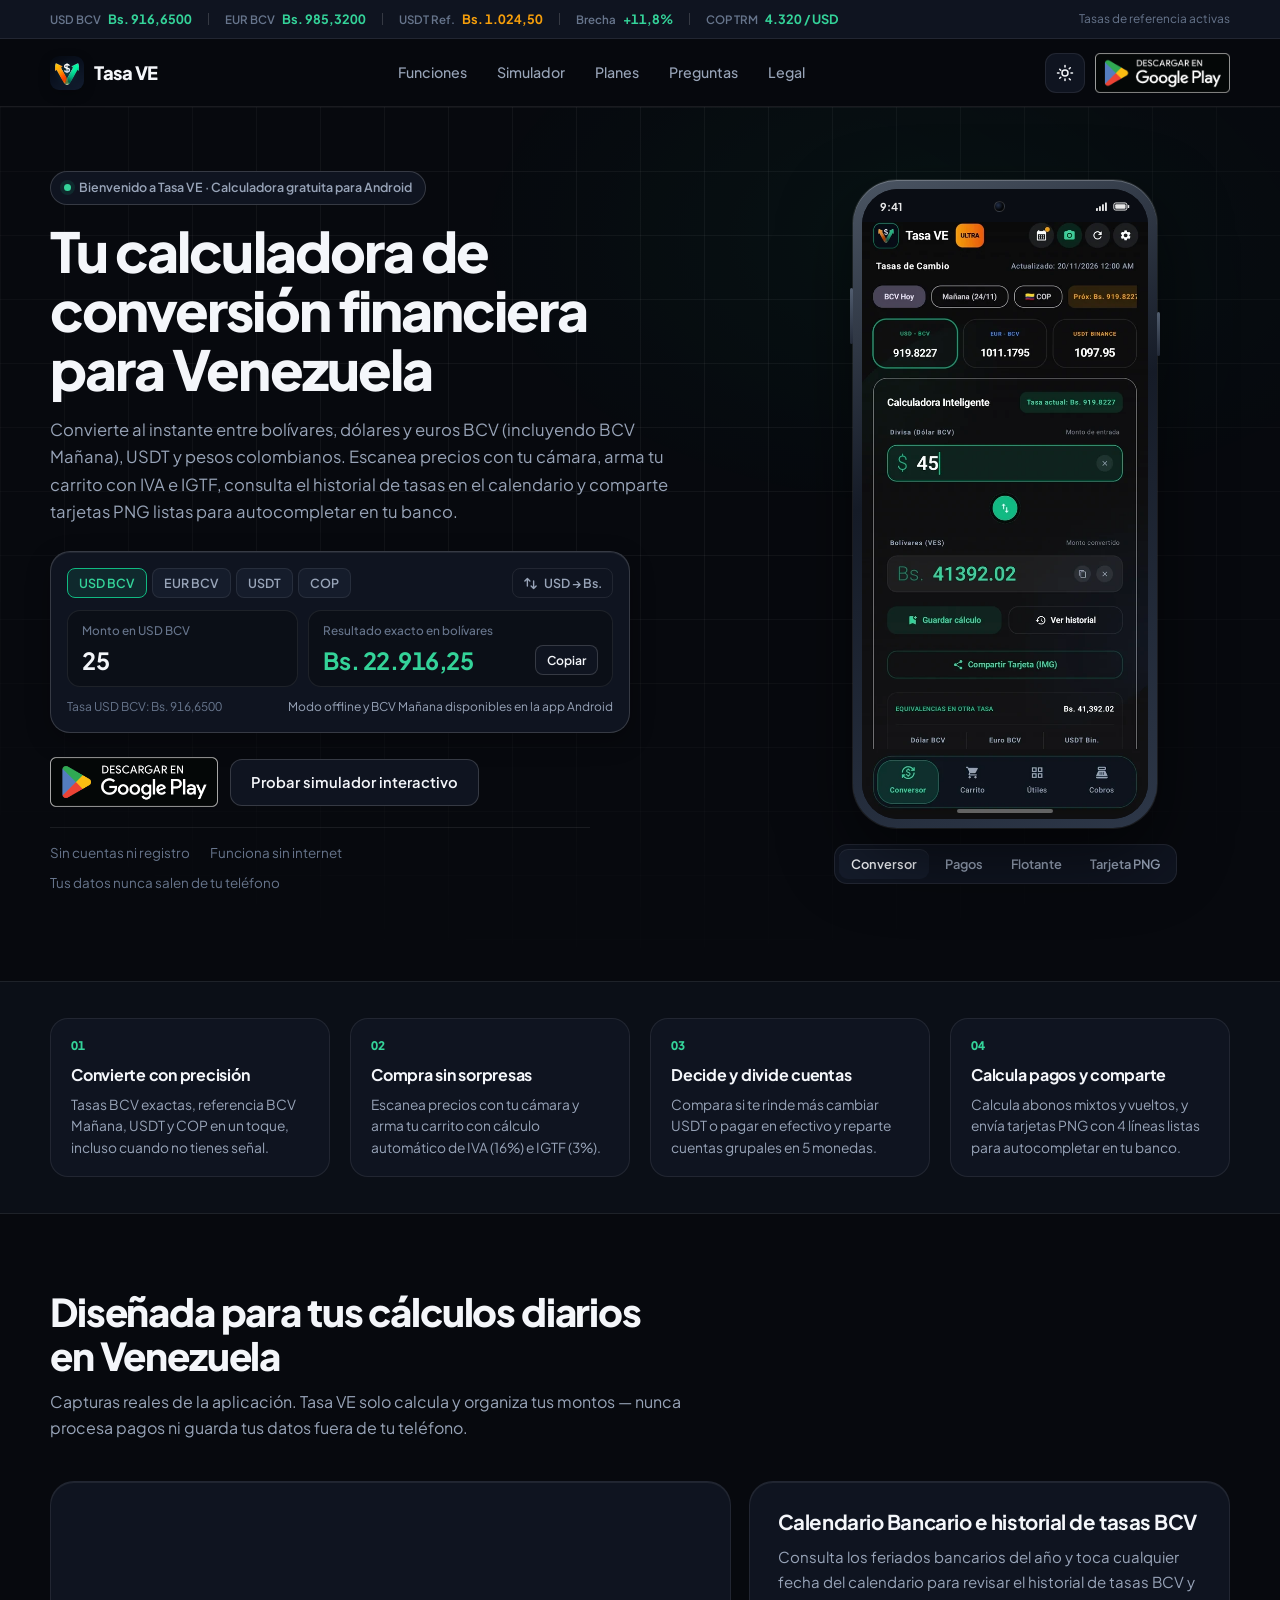
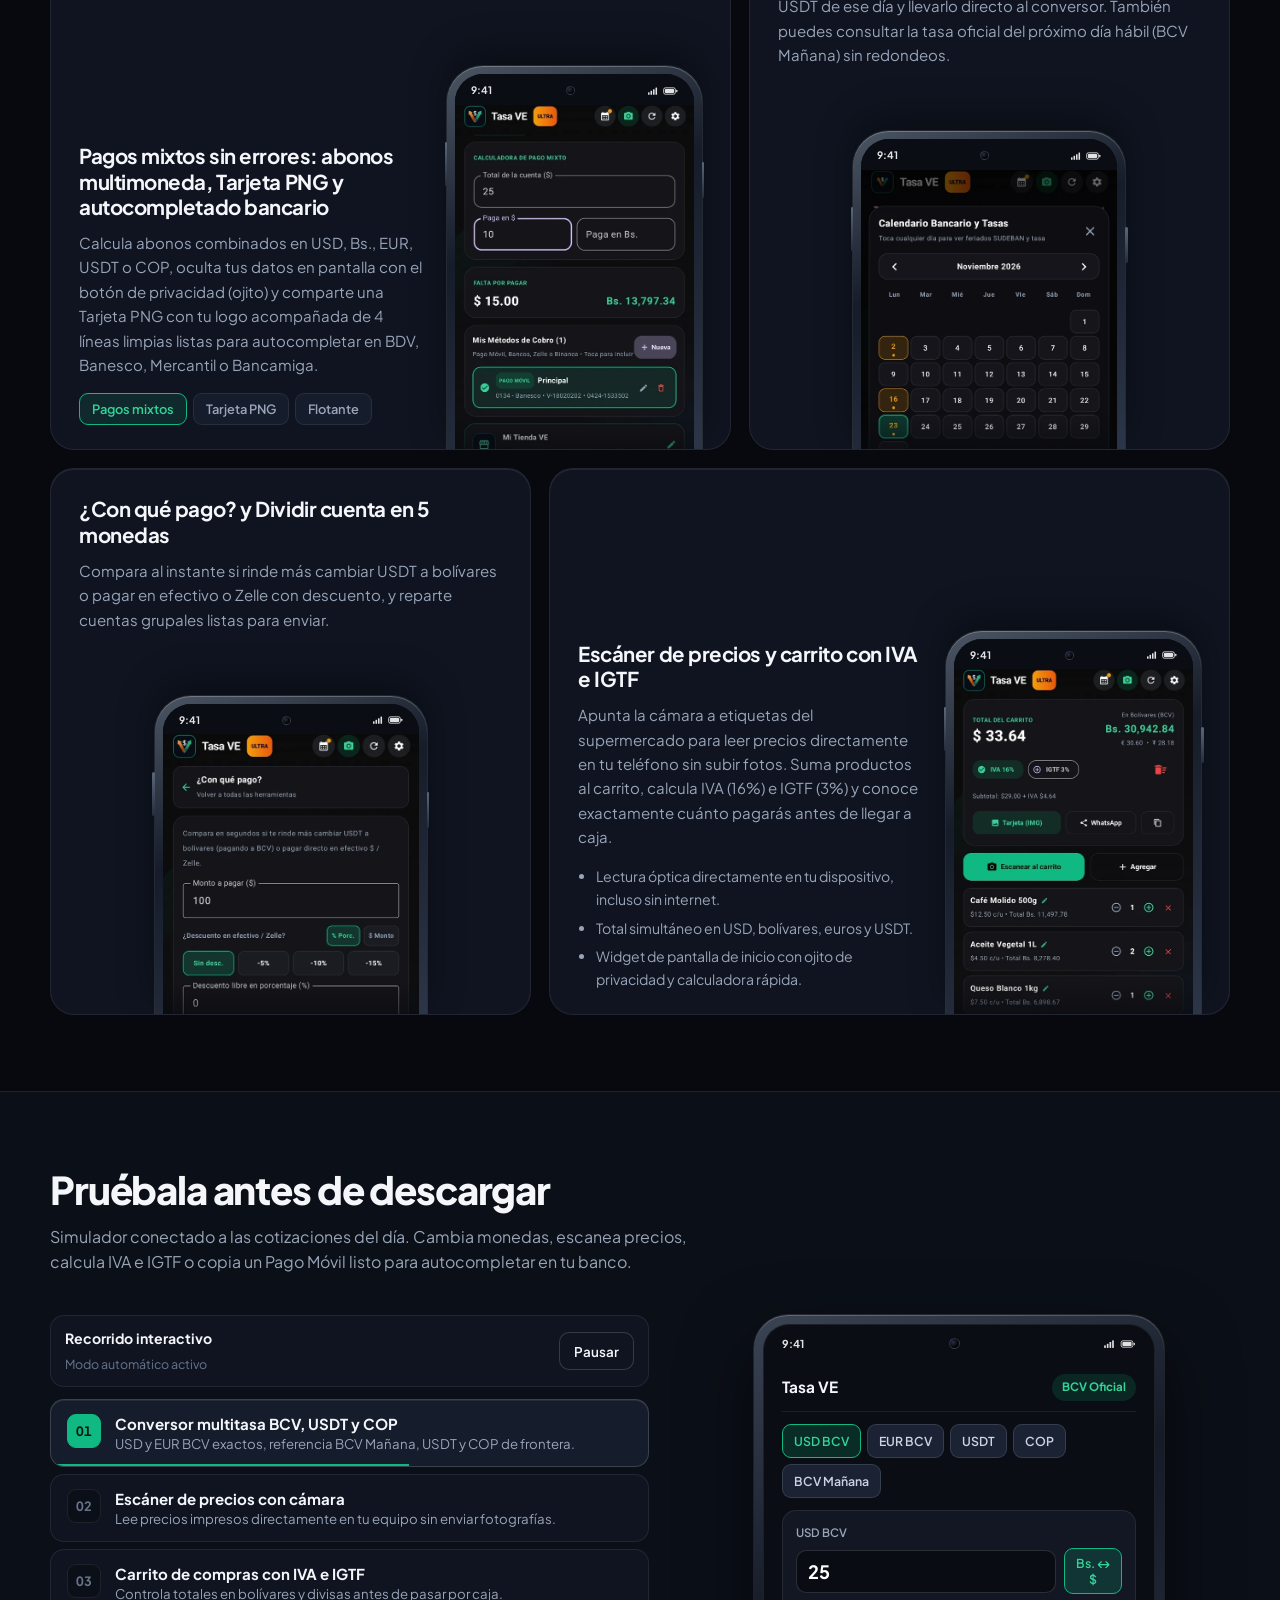
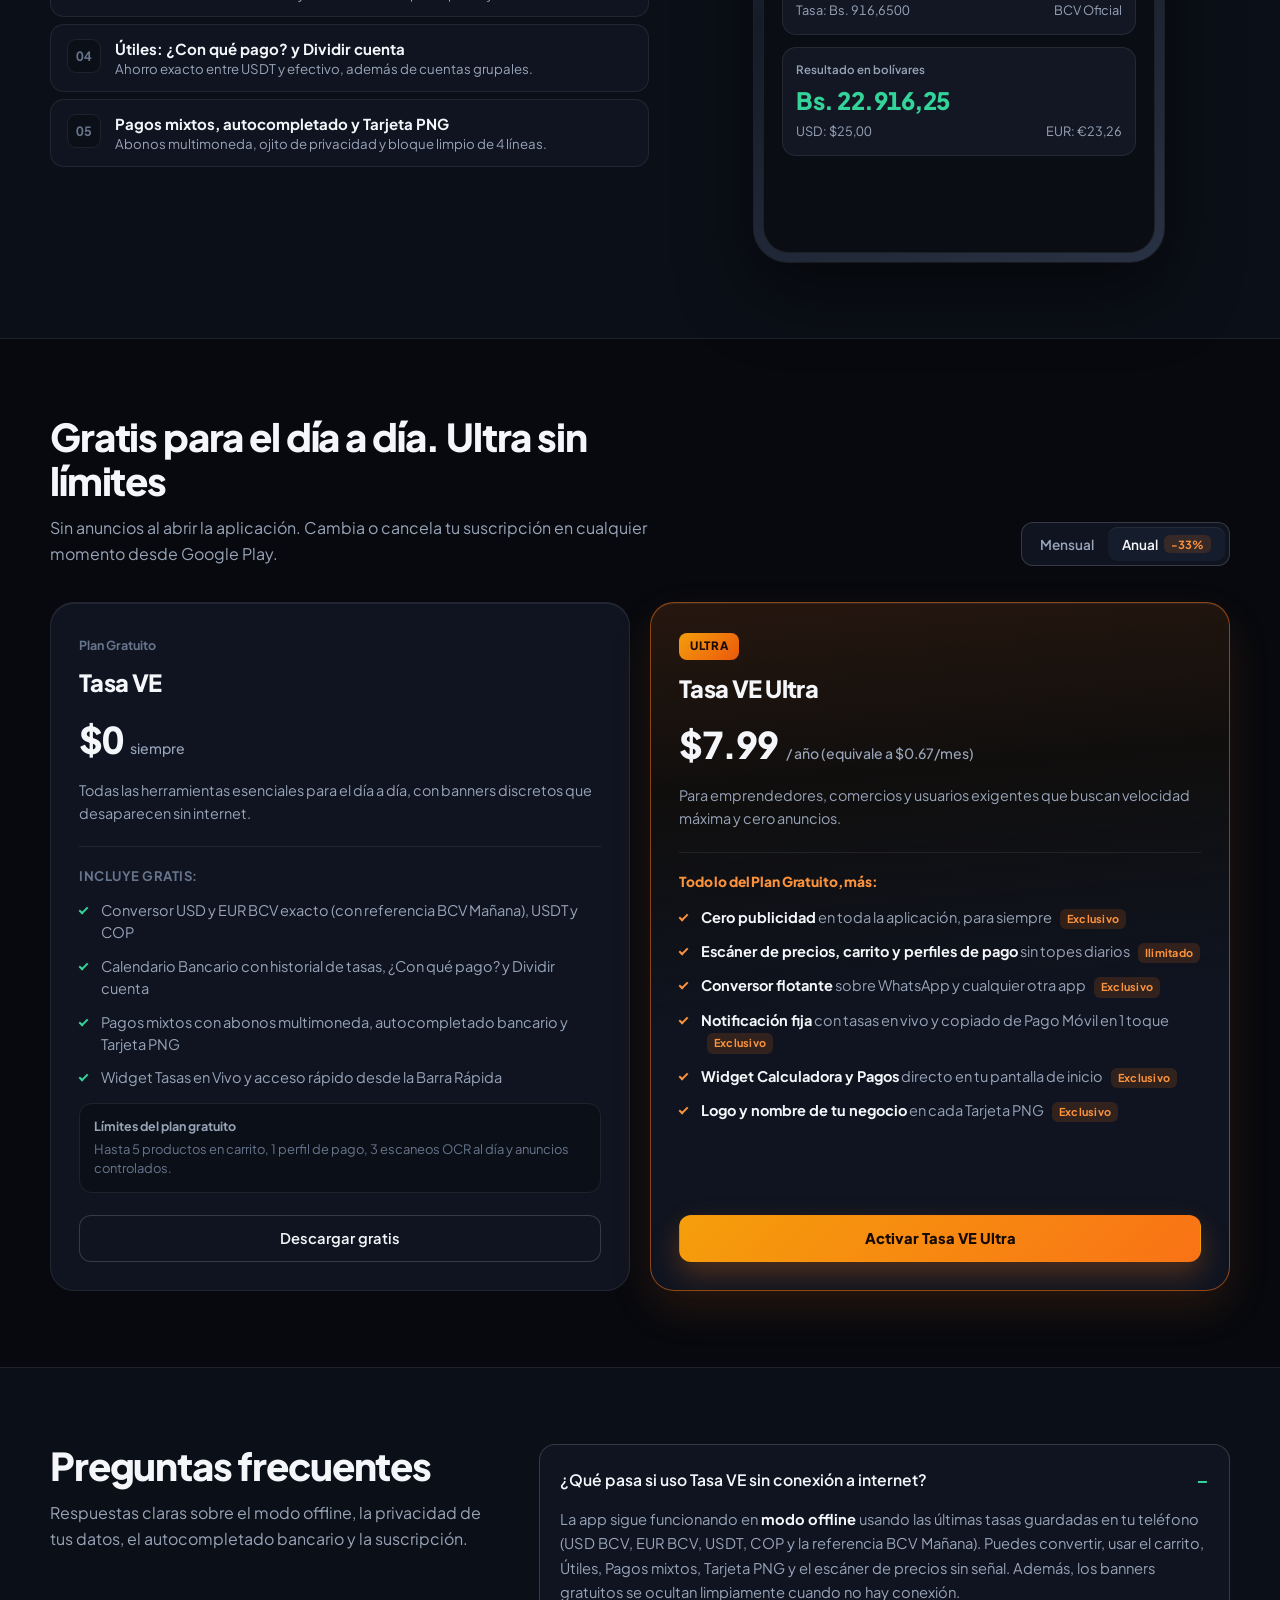
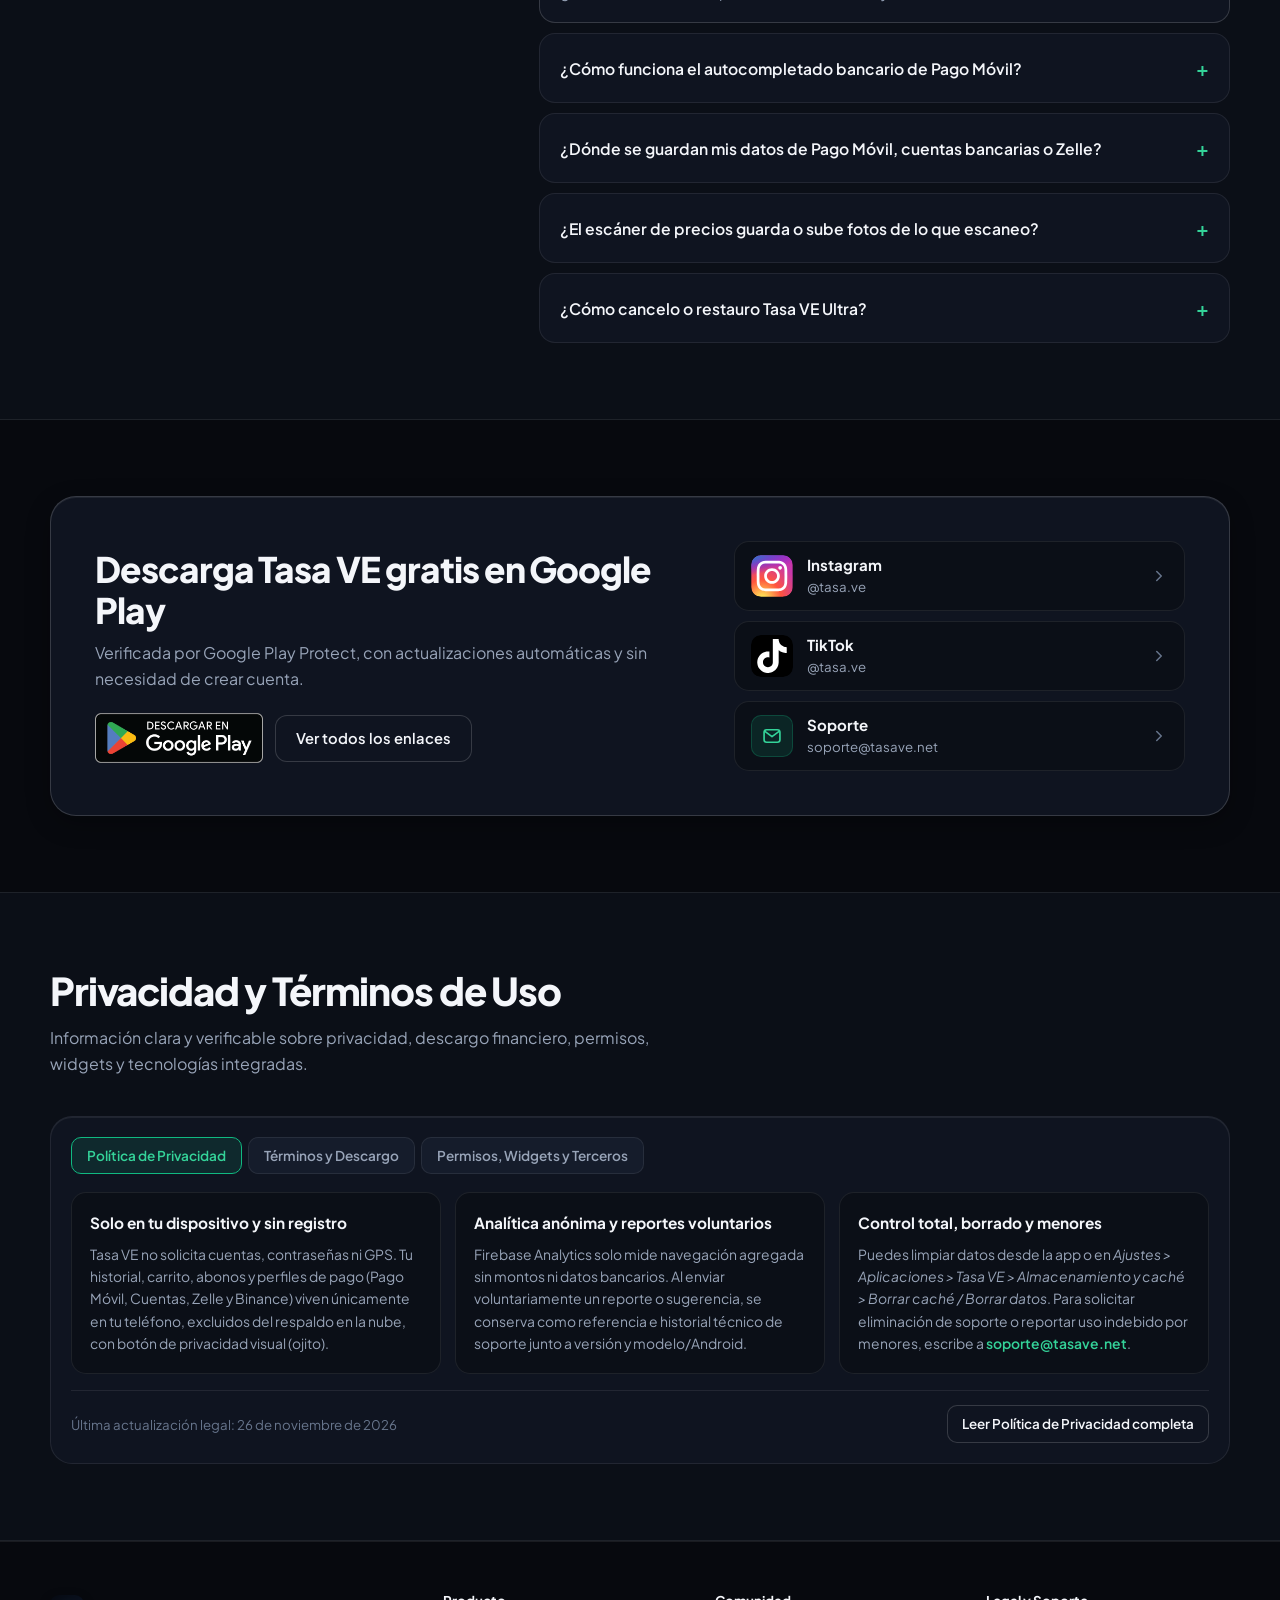
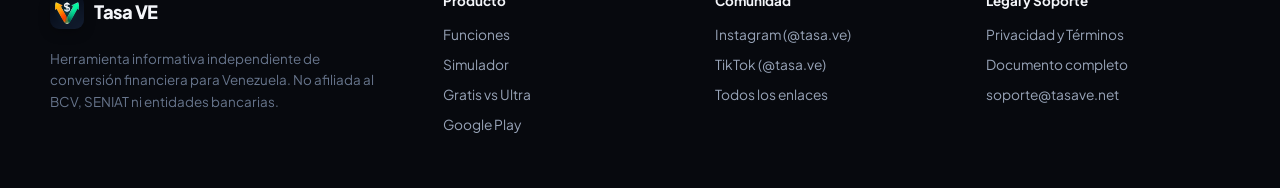
==== commit 8169a9aa: "feat: remove cobrar wording across app/web/legal, add welcome & 4-pillar intro, autocompletado banca" ====
--- a/docs/index.html
+++ b/docs/index.html
@@ -4,7 +4,7 @@
   <meta charset="UTF-8">
   <meta name="viewport" content="width=device-width, initial-scale=1.0">
   <title>Tasa VE — Calculadora de Conversión Financiera BCV, Euro, USDT y COP para Venezuela</title>
-  <meta name="description" content="Consulta en vivo el Dólar BCV hoy y mañana, Euro BCV, USDT y Pesos Colombianos (COP). Escáner de precios OCR, carrito con IVA e IGTF, abonos multimoneda, autopegado bancario y tarjetas PNG en Android.">
+  <meta name="description" content="Consulta en vivo el Dólar BCV (hoy y próximo día hábil), Euro BCV, USDT y Pesos Colombianos (COP). Escáner de precios OCR, carrito con IVA e IGTF, historial en calendario, pagos mixtos y tarjetas PNG para autocompletar en tu banco.">
   <link rel="canonical" href="https://tasave.net/">
   <meta name="color-scheme" content="light dark">
   <script>
@@ -25,11 +25,11 @@
   <meta property="og:type" content="website">
   <meta property="og:url" content="https://tasave.net/">
   <meta property="og:title" content="Tasa VE — Tu calculadora de conversión financiera para Venezuela">
-  <meta property="og:description" content="Dólar y Euro BCV exactos, BCV Mañana, USDT, COP de frontera, Escáner de precios OCR, Carrito IVA e IGTF, Abonos multimoneda y Tarjetas PNG.">
+  <meta property="og:description" content="Dólar y Euro BCV exactos (incluyendo BCV Mañana), USDT, COP, escáner de precios, carrito con IVA e IGTF, historial de tasas y tarjetas PNG para autocompletar en tu banco.">
   <meta property="og:image" content="https://tasave.net/assets/feature_graphic_1024x500.png">
   <meta name="twitter:card" content="summary_large_image">
-  <meta name="twitter:title" content="Tasa VE — Calculadora BCV, Escáner OCR y Cobros">
-  <meta name="twitter:description" content="Tasas BCV, Euro, USDT y COP en vivo, modo offline, carrito inteligente y autopegado bancario de Pago Móvil.">
+  <meta name="twitter:title" content="Tasa VE — Calculadora BCV, Escáner de Precios y Pagos Mixtos">
+  <meta name="twitter:description" content="Tasas BCV, Euro, USDT y COP en vivo, modo offline, carrito con IVA e IGTF y autocompletado bancario de Pago Móvil.">
   <meta name="twitter:image" content="https://tasave.net/assets/feature_graphic_1024x500.png">
 
   <!-- Google Search & Device Favicons -->
@@ -42,7 +42,7 @@
   <link rel="preconnect" href="https://fonts.googleapis.com">
   <link rel="preconnect" href="https://fonts.gstatic.com" crossorigin>
   <link href="https://fonts.googleapis.com/css2?family=Plus+Jakarta+Sans:wght@400;500;600;700;800&display=swap" rel="stylesheet">
-  <link rel="stylesheet" href="styles.css?v=20261126c">
+  <link rel="stylesheet" href="styles.css?v=20261126d">
 
   <!-- JSON-LD Structured Data (SoftwareApplication + WebSite + FAQPage for Rich SEO) -->
   <script type="application/ld+json">
@@ -57,7 +57,7 @@
         "url": "https://tasave.net/",
         "downloadUrl": "https://play.google.com/store/apps/details?id=com.julcer26.tasave",
         "image": "https://tasave.net/assets/app_icon_512x512.png",
-        "description": "Calculadora de conversión financiera para Venezuela con Dólar y Euro BCV exactos, BCV Mañana, USDT, Peso Colombiano COP, Calendario Bancario, Escáner de precios OCR, Carrito con IVA e IGTF, abonos multimoneda y Tarjetas PNG de Pago Móvil.",
+        "description": "Calculadora de conversión financiera para Venezuela con Dólar y Euro BCV exactos, consulta de BCV Mañana, USDT, Peso Colombiano COP, Calendario Bancario con historial de tasas, escáner de precios OCR, carrito con IVA e IGTF, abonos multimoneda y Tarjetas PNG listas para autocompletar en tu banco.",
         "offers": [
           { "@type": "Offer", "name": "Plan Gratuito", "price": "0", "priceCurrency": "USD" },
           { "@type": "Offer", "name": "Tasa VE Ultra Mensual", "price": "0.99", "priceCurrency": "USD" },
@@ -90,15 +90,15 @@
             "name": "¿Cómo funciona Tasa VE cuando no tengo conexión a internet?",
             "acceptedAnswer": {
               "@type": "Answer",
-              "text": "Tasa VE guarda localmente las últimas tasas consultadas (USD BCV, EUR BCV, USDT, COP y BCV Mañana). Sin señal siguen funcionando el conversor, el historial, el carrito, Útiles, el calendario bancario, Cobros con Tarjeta PNG y el Escáner OCR."
+              "text": "Tasa VE guarda en tu teléfono las últimas tasas consultadas (USD BCV, EUR BCV, USDT, COP y la referencia BCV Mañana). Sin señal siguen funcionando el conversor, el historial, el carrito, Útiles, el calendario bancario, los cálculos de pagos mixtos con Tarjeta PNG y el escáner de precios."
             }
           },
           {
             "@type": "Question",
-            "name": "¿Cómo funciona el autopegado bancario de Pago Móvil?",
+            "name": "¿Cómo funciona el autocompletado bancario de Pago Móvil?",
             "acceptedAnswer": {
               "@type": "Answer",
-              "text": "Al copiar datos de Pago Móvil o enviar una Tarjeta PNG, Tasa VE genera un bloque limpio de 4 líneas (banco, cédula, teléfono y monto exacto en bolívares) compatible con el autopegado de apps bancarias venezolanas como BDV, Banesco, Mercantil y Bancamiga."
+              "text": "Al copiar tus datos de Pago Móvil o enviar una Tarjeta PNG, Tasa VE genera un bloque limpio de 4 líneas (banco, cédula, teléfono y monto exacto en bolívares) compatible con el autocompletado de apps bancarias venezolanas como BDV, Banesco, Mercantil y Bancamiga."
             }
           },
           {
@@ -106,7 +106,7 @@
             "name": "¿Dónde se guardan mis datos de Pago Móvil, cuentas bancarias o Zelle?",
             "acceptedAnswer": {
               "@type": "Answer",
-              "text": "Se almacenan únicamente en el espacio privado de tu dispositivo Android, excluidos del respaldo automático en la nube. Además puedes ocultarlos en pantalla con el botón de privacidad (ojito) tanto en la app como en el Widget Ultra."
+              "text": "Tus datos nunca salen de tu teléfono: se guardan únicamente en el almacenamiento privado de tu dispositivo Android, sin cuentas ni servidores propios y excluidos del respaldo en la nube. Además puedes ocultarlos en pantalla con el botón de privacidad (ojito) tanto en la app como en el Widget Ultra."
             }
           },
           {
@@ -202,14 +202,18 @@
   </header>
 
   <main id="inicio">
-    <!-- EDITORIAL FINTECH HERO WITH LIVE CONVERTER -->
+    <!-- EDITORIAL FINTECH HERO WITH WELCOME + LIVE CONVERTER -->
     <section class="hero">
       <div class="hero-grid-bg" aria-hidden="true"></div>
       <div class="container hero-layout">
         <div class="hero-left">
+          <div class="welcome-eyebrow">
+            <span class="live-dot" aria-hidden="true"></span>
+            <span>Bienvenido a Tasa VE · Calculadora gratuita para Android</span>
+          </div>
           <h1>Tu calculadora de conversión financiera para Venezuela</h1>
           <p class="hero-lead">
-            Cotizaciones BCV exactas, BCV Mañana, USDT y COP en un solo lugar. Escanea precios con la cámara, arma tu carrito con IVA e IGTF y cobra con tarjetas PNG listas para autopegar en tu banco.
+            Convierte al instante entre bolívares, dólares y euros BCV (incluyendo BCV Mañana), USDT y pesos colombianos. Escanea precios con tu cámara, arma tu carrito con IVA e IGTF, consulta el historial de tasas en el calendario y comparte tarjetas PNG listas para autocompletar en tu banco.
           </p>
 
           <!-- LIVE INSTANT CONVERTER WIDGET RIGHT IN THE HERO -->
@@ -244,7 +248,7 @@
 
             <div class="hero-calc-foot">
               <span class="mono" id="hero-rate-caption">Tasa aplicada: cargando…</span>
-              <span class="hero-calc-note">Modo offline y BCV Mañana en la app Android</span>
+              <span class="hero-calc-note">Modo offline y BCV Mañana disponibles en la app Android</span>
             </div>
           </div>
 
@@ -253,14 +257,14 @@
               <img src="assets/google-play-badge-es.png" alt="Disponible en Google Play" width="184" height="54">
             </a>
             <a href="#demo" class="btn btn-secondary">
-              Explorar los 5 módulos
+              Probar simulador interactivo
             </a>
           </div>
 
           <div class="hero-facts">
             <span>Sin cuentas ni registro</span>
             <span>Funciona sin internet</span>
-            <span>Datos bancarios 100% locales</span>
+            <span>Tus datos nunca salen de tu teléfono</span>
           </div>
         </div>
 
@@ -283,10 +287,38 @@
 
             <div class="hero-screen-dock" role="tablist" aria-label="Vistas reales de Tasa VE">
               <button type="button" class="dock-btn is-active" data-hero-screen="assets/screens/screen_conversor.webp" data-hero-alt="Pantalla real del conversor multitasa de Tasa VE">Conversor</button>
-              <button type="button" class="dock-btn" data-hero-screen="assets/screens/screen_cobros.webp" data-hero-alt="Pantalla real de Cobros y Pago Mixto en Tasa VE">Cobros</button>
+              <button type="button" class="dock-btn" data-hero-screen="assets/screens/screen_cobros.webp" data-hero-alt="Pantalla real de Pagos Mixtos y Abonos en Tasa VE">Pagos</button>
               <button type="button" class="dock-btn" data-hero-screen="assets/screens/screen_flotante.webp" data-hero-alt="Conversor Flotante real de Tasa VE sobre WhatsApp">Flotante</button>
-              <button type="button" class="dock-btn" data-hero-screen="assets/screens/screen_tarjeta.webp" data-hero-alt="Tarjeta visual PNG de cobro generada por Tasa VE">Tarjeta PNG</button>
-            </div>
+              <button type="button" class="dock-btn" data-hero-screen="assets/screens/screen_tarjeta.webp" data-hero-alt="Tarjeta visual PNG de resumen generada por Tasa VE">Tarjeta PNG</button>
+            </div>
+          </div>
+        </div>
+      </div>
+    </section>
+
+    <!-- QUICK OVERVIEW STRIP: WHAT TASA VE DOES IN 4 PILLARS -->
+    <section class="overview-band" aria-label="Qué puedes hacer con Tasa VE">
+      <div class="container">
+        <div class="overview-grid">
+          <div class="overview-item">
+            <span class="ov-num mono">01</span>
+            <h3>Convierte con precisión</h3>
+            <p>Tasas BCV exactas, referencia BCV Mañana, USDT y COP en un toque, incluso cuando no tienes señal.</p>
+          </div>
+          <div class="overview-item">
+            <span class="ov-num mono">02</span>
+            <h3>Compra sin sorpresas</h3>
+            <p>Escanea precios con tu cámara y arma tu carrito con cálculo automático de IVA (16%) e IGTF (3%).</p>
+          </div>
+          <div class="overview-item">
+            <span class="ov-num mono">03</span>
+            <h3>Decide y divide cuentas</h3>
+            <p>Compara si te rinde más cambiar USDT o pagar en efectivo y reparte cuentas grupales en 5 monedas.</p>
+          </div>
+          <div class="overview-item">
+            <span class="ov-num mono">04</span>
+            <h3>Calcula pagos y comparte</h3>
+            <p>Calcula abonos mixtos y vueltos, y envía tarjetas PNG con 4 líneas listas para autocompletar en tu banco.</p>
           </div>
         </div>
       </div>
@@ -296,20 +328,20 @@
     <section id="funciones" class="section">
       <div class="container">
         <header class="section-intro">
-          <h2>Construida para cómo se compra y se cobra en Venezuela</h2>
-          <p>Capturas reales de la aplicación. Cada herramienta te ahorra pasos en el supermercado, en WhatsApp y en la app de tu banco.</p>
+          <h2>Diseñada para tus cálculos diarios en Venezuela</h2>
+          <p>Capturas reales de la aplicación. Tasa VE solo calcula y organiza tus montos — nunca procesa pagos ni guarda tus datos fuera de tu teléfono.</p>
         </header>
 
         <div class="bento-grid">
-          <!-- Card 1 (Wide 7 cols): Cobros + Abonos Multimoneda + Autopegado Bancario -->
+          <!-- Card 1 (Wide 7 cols): Pagos Mixtos + Abonos Multimoneda + Autocompletado Bancario -->
           <article class="bento-card span-7">
             <div class="bento-split">
               <div class="bento-copy">
-                <h3>Cobros sin errores: abonos multimoneda, Tarjeta PNG y autopegado bancario</h3>
-                <p>Combina abonos en USD, Bs., EUR, USDT o COP, oculta datos sensibles con el botón de privacidad (ojito) y comparte una Tarjeta PNG con el logo de tu negocio acompañada de 4 líneas limpias listas para pegar en BDV, Banesco, Mercantil o Bancamiga.</p>
+                <h3>Pagos mixtos sin errores: abonos multimoneda, Tarjeta PNG y autocompletado bancario</h3>
+                <p>Calcula abonos combinados en USD, Bs., EUR, USDT o COP, oculta tus datos en pantalla con el botón de privacidad (ojito) y comparte una Tarjeta PNG con tu logo acompañada de 4 líneas limpias listas para autocompletar en BDV, Banesco, Mercantil o Bancamiga.</p>
                 <div class="bento-switcher" data-spotlight-group="bento-pay">
-                  <button type="button" class="mini-pill is-active" data-src="assets/screens/screen_cobros.webp" data-alt="Módulo Cobros y Pago Mixto real de Tasa VE">Cobros</button>
-                  <button type="button" class="mini-pill" data-src="assets/screens/screen_tarjeta.webp" data-alt="Tarjeta visual PNG de cobro generada por Tasa VE">Tarjeta PNG</button>
+                  <button type="button" class="mini-pill is-active" data-src="assets/screens/screen_cobros.webp" data-alt="Módulo de Pagos Mixtos y Abonos real de Tasa VE">Pagos mixtos</button>
+                  <button type="button" class="mini-pill" data-src="assets/screens/screen_tarjeta.webp" data-alt="Tarjeta visual PNG de resumen generada por Tasa VE">Tarjeta PNG</button>
                   <button type="button" class="mini-pill" data-src="assets/screens/screen_flotante.webp" data-alt="Conversor Flotante sobre WhatsApp en Tasa VE">Flotante</button>
                 </div>
               </div>
@@ -324,19 +356,19 @@
                         <svg viewBox="0 0 22 12" width="15" height="8" fill="none"><rect x="0.75" y="1.25" width="17.5" height="9.5" rx="2.5" stroke="currentColor" stroke-width="1.3"/><rect x="2.6" y="3" width="13.8" height="6" rx="1.2" fill="currentColor"/><rect x="19.5" y="4" width="1.8" height="4" rx="0.8" fill="currentColor"/></svg>
                       </span>
                     </div>
-                    <img id="bento-pay-img" src="assets/screens/screen_cobros.webp" alt="Módulo Cobros y Pago Mixto real de Tasa VE" width="560" height="1169" loading="lazy">
+                    <img id="bento-pay-img" src="assets/screens/screen_cobros.webp" alt="Módulo de Pagos Mixtos y Abonos real de Tasa VE" width="560" height="1169" loading="lazy">
                   </div>
                 </div>
               </div>
             </div>
           </article>
 
-          <!-- Card 2 (Tall 5 cols): BCV Mañana + Calendario Bancario -->
+          <!-- Card 2 (Tall 5 cols): Calendario Bancario e Historial de Tasas BCV -->
           <article class="bento-card span-5">
             <div class="bento-stack">
               <div class="bento-copy">
-                <h3>BCV Mañana y Calendario Bancario</h3>
-                <p>Anticipa el cierre oficial del próximo día hábil sin redondeos y consulta feriados bancarios e históricos diarios directo en el conversor.</p>
+                <h3>Calendario Bancario e historial de tasas BCV</h3>
+                <p>Consulta los feriados bancarios del año y toca cualquier fecha del calendario para revisar el historial de tasas BCV y USDT de ese día y llevarlo directo al conversor. También puedes consultar la tasa oficial del próximo día hábil (BCV Mañana) sin redondeos.</p>
               </div>
               <div class="bento-device is-short">
                 <div class="bento-device-frame">
@@ -349,7 +381,7 @@
                         <svg viewBox="0 0 22 12" width="15" height="8" fill="none"><rect x="0.75" y="1.25" width="17.5" height="9.5" rx="2.5" stroke="currentColor" stroke-width="1.3"/><rect x="2.6" y="3" width="13.8" height="6" rx="1.2" fill="currentColor"/><rect x="19.5" y="4" width="1.8" height="4" rx="0.8" fill="currentColor"/></svg>
                       </span>
                     </div>
-                    <img src="assets/screens/screen_calendario.webp" alt="Calendario Bancario real de Tasa VE" width="560" height="1169" loading="lazy">
+                    <img src="assets/screens/screen_calendario.webp" alt="Calendario Bancario e historial de tasas BCV en Tasa VE" width="560" height="1169" loading="lazy">
                   </div>
                 </div>
               </div>
@@ -386,9 +418,9 @@
             <div class="bento-split">
               <div class="bento-copy">
                 <h3>Escáner de precios y carrito con IVA e IGTF</h3>
-                <p>Apunta la cámara a etiquetas del supermercado para leer precios localmente en el dispositivo sin subir fotos. Suma productos al carrito, calcula IVA (16%) e IGTF (3%) y conoce exactamente cuánto pagarás antes de llegar a caja.</p>
+                <p>Apunta la cámara a etiquetas del supermercado para leer precios directamente en tu teléfono sin subir fotos. Suma productos al carrito, calcula IVA (16%) e IGTF (3%) y conoce exactamente cuánto pagarás antes de llegar a caja.</p>
                 <ul class="clean-bullets">
-                  <li>Lectura óptica local 100% en el teléfono, incluso sin internet.</li>
+                  <li>Lectura óptica directamente en tu dispositivo, incluso sin internet.</li>
                   <li>Total simultáneo en USD, bolívares, euros y USDT.</li>
                   <li>Widget de pantalla de inicio con ojito de privacidad y calculadora rápida.</li>
                 </ul>
@@ -415,11 +447,11 @@
     </section>
 
     <!-- FULL INTERACTIVE 5-MODULE SIMULATOR -->
-    <section id="demo" class="section section-tinted section-deferred">
+    <section id="demo" class="section section-tinted">
       <div class="container">
         <header class="section-intro">
           <h2>Pruébala antes de descargar</h2>
-          <p>Simulador conectado a las cotizaciones del día. Cambia monedas, escanea precios, calcula IVA e IGTF o copia un Pago Móvil en formato limpio de banco.</p>
+          <p>Simulador conectado a las cotizaciones del día. Cambia monedas, escanea precios, calcula IVA e IGTF o copia un Pago Móvil listo para autocompletar en tu banco.</p>
         </header>
 
         <div class="demo-layout">
@@ -435,33 +467,37 @@
             <div class="demo-tab-list" role="tablist" aria-label="Módulos interactivos de Tasa VE">
               <button type="button" class="demo-tab-btn is-active" role="tab" aria-selected="true" data-tab="converter">
                 <span class="demo-num mono">01</span>
+                <span class="demo-short-label">Conversor</span>
                 <span class="demo-tab-copy">
-                  <strong>Conversor multitasa, BCV Mañana y COP</strong>
-                  <span>USD, EUR, USDT, COP de frontera y equivalencias exactas.</span>
+                  <strong>Conversor multitasa BCV, USDT y COP</strong>
+                  <span>USD y EUR BCV exactos, referencia BCV Mañana, USDT y COP de frontera.</span>
                 </span>
                 <span class="demo-progress" aria-hidden="true"></span>
               </button>
 
               <button type="button" class="demo-tab-btn" role="tab" aria-selected="false" data-tab="scanner">
                 <span class="demo-num mono">02</span>
+                <span class="demo-short-label">Escáner</span>
                 <span class="demo-tab-copy">
                   <strong>Escáner de precios con cámara</strong>
-                  <span>Lee precios impresos localmente sin enviar fotografías.</span>
+                  <span>Lee precios impresos directamente en tu equipo sin enviar fotografías.</span>
                 </span>
                 <span class="demo-progress" aria-hidden="true"></span>
               </button>
 
               <button type="button" class="demo-tab-btn" role="tab" aria-selected="false" data-tab="cart">
                 <span class="demo-num mono">03</span>
+                <span class="demo-short-label">Carrito</span>
                 <span class="demo-tab-copy">
                   <strong>Carrito de compras con IVA e IGTF</strong>
-                  <span>Controla totales en bolívares y divisas antes de pagar.</span>
+                  <span>Controla totales en bolívares y divisas antes de pasar por caja.</span>
                 </span>
                 <span class="demo-progress" aria-hidden="true"></span>
               </button>
 
               <button type="button" class="demo-tab-btn" role="tab" aria-selected="false" data-tab="utiles">
                 <span class="demo-num mono">04</span>
+                <span class="demo-short-label">Útiles</span>
                 <span class="demo-tab-copy">
                   <strong>Útiles: ¿Con qué pago? y Dividir cuenta</strong>
                   <span>Ahorro exacto entre USDT y efectivo, además de cuentas grupales.</span>
@@ -471,8 +507,9 @@
 
               <button type="button" class="demo-tab-btn" role="tab" aria-selected="false" data-tab="checkout">
                 <span class="demo-num mono">05</span>
+                <span class="demo-short-label">Pagos</span>
                 <span class="demo-tab-copy">
-                  <strong>Cobros, autopegado bancario y Tarjeta PNG</strong>
+                  <strong>Pagos mixtos, autocompletado y Tarjeta PNG</strong>
                   <span>Abonos multimoneda, ojito de privacidad y bloque limpio de 4 líneas.</span>
                 </span>
                 <span class="demo-progress" aria-hidden="true"></span>
@@ -481,6 +518,14 @@
           </div>
 
           <div class="phone-stage" aria-live="polite">
+            <div class="sim-phone-statusbar" aria-hidden="true">
+              <span>9:41</span>
+              <span class="camera-hole"></span>
+              <span class="sb-icons">
+                <svg viewBox="0 0 16 12" width="11" height="8" fill="currentColor"><rect x="0" y="8" width="2.5" height="4" rx="0.6"/><rect x="4" y="5.5" width="2.5" height="6.5" rx="0.6"/><rect x="8" y="3" width="2.5" height="9" rx="0.6"/><rect x="12" y="0.5" width="2.5" height="11.5" rx="0.6"/></svg>
+                <svg viewBox="0 0 22 12" width="16" height="8" fill="none"><rect x="0.75" y="1.25" width="17.5" height="9.5" rx="2.5" stroke="currentColor" stroke-width="1.3"/><rect x="2.6" y="3" width="13.8" height="6" rx="1.2" fill="currentColor"/><rect x="19.5" y="4" width="1.8" height="4" rx="0.8" fill="currentColor"/></svg>
+              </span>
+            </div>
             <div id="phone-screen-stage" class="phone-screen"></div>
           </div>
         </div>
@@ -488,7 +533,7 @@
     </section>
 
     <!-- PLANS WITH BILLING PERIOD SWITCHER -->
-    <section id="planes" class="section section-deferred">
+    <section id="planes" class="section">
       <div class="container">
         <div class="plans-head-row">
           <header class="section-intro" style="margin-bottom:0;">
@@ -513,14 +558,14 @@
             <div class="plan-body">
               <p class="plan-section-lead">Incluye gratis:</p>
               <ul class="plan-list">
-                <li>Conversor USD y EUR BCV exacto, BCV Mañana, USDT y COP</li>
-                <li>Calendario Bancario, ¿Con qué pago? y Dividir cuenta</li>
-                <li>Cobros con abonos multimoneda, autopegado bancario y Tarjeta PNG</li>
+                <li>Conversor USD y EUR BCV exacto (con referencia BCV Mañana), USDT y COP</li>
+                <li>Calendario Bancario con historial de tasas, ¿Con qué pago? y Dividir cuenta</li>
+                <li>Pagos mixtos con abonos multimoneda, autocompletado bancario y Tarjeta PNG</li>
                 <li>Widget Tasas en Vivo y acceso rápido desde la Barra Rápida</li>
               </ul>
               <div class="plan-limits-box">
                 <strong>Límites del plan gratuito</strong>
-                <span>Hasta 5 productos en carrito, 1 perfil de cobro, 3 escaneos OCR al día y anuncios controlados.</span>
+                <span>Hasta 5 productos en carrito, 1 perfil de pago, 3 escaneos OCR al día y anuncios controlados.</span>
               </div>
             </div>
             <a href="https://play.google.com/store/apps/details?id=com.julcer26.tasave" target="_blank" rel="noopener noreferrer" class="btn btn-secondary plan-cta">
@@ -536,17 +581,17 @@
                 <span class="mono" id="ultra-price-val">$7.99</span>
                 <small id="ultra-price-period">/ año (equivale a $0.67/mes)</small>
               </p>
-              <p class="plan-sub">Para comercios, freelancers y usuarios exigentes que buscan velocidad máxima y cero anuncios.</p>
+              <p class="plan-sub">Para emprendedores, comercios y usuarios exigentes que buscan velocidad máxima y cero anuncios.</p>
             </div>
             <div class="plan-body">
               <p class="plan-ultra-lead">Todo lo del Plan Gratuito, más:</p>
               <ul class="plan-list">
                 <li><strong>Cero publicidad</strong> en toda la aplicación, para siempre <span class="perk-tag">Exclusivo</span></li>
-                <li><strong>Escáner de precios, carrito y perfiles de cobro</strong> sin topes diarios <span class="perk-tag">Ilimitado</span></li>
+                <li><strong>Escáner de precios, carrito y perfiles de pago</strong> sin topes diarios <span class="perk-tag">Ilimitado</span></li>
                 <li><strong>Conversor flotante</strong> sobre WhatsApp y cualquier otra app <span class="perk-tag">Exclusivo</span></li>
                 <li><strong>Notificación fija</strong> con tasas en vivo y copiado de Pago Móvil en 1 toque <span class="perk-tag">Exclusivo</span></li>
-                <li><strong>Widget Calculadora y Cobro Express</strong> directo en tu pantalla de inicio <span class="perk-tag">Exclusivo</span></li>
-                <li><strong>Logo y nombre de tu negocio</strong> en cada Tarjeta PNG de cobro <span class="perk-tag">Exclusivo</span></li>
+                <li><strong>Widget Calculadora y Pagos</strong> directo en tu pantalla de inicio <span class="perk-tag">Exclusivo</span></li>
+                <li><strong>Logo y nombre de tu negocio</strong> en cada Tarjeta PNG <span class="perk-tag">Exclusivo</span></li>
               </ul>
             </div>
             <a href="https://play.google.com/store/apps/details?id=com.julcer26.tasave" target="_blank" rel="noopener noreferrer" class="btn btn-ultra plan-cta">
@@ -558,27 +603,27 @@
     </section>
 
     <!-- FAQ ACCORDION (SEO + CONVERSION) -->
-    <section id="faq" class="section section-tinted section-deferred">
+    <section id="faq" class="section section-tinted">
       <div class="container faq-layout">
         <header class="section-intro">
           <h2>Preguntas frecuentes</h2>
-          <p>Respuestas claras sobre el modo offline, la seguridad de tus datos bancarios, el autopegado y la suscripción.</p>
+          <p>Respuestas claras sobre el modo offline, la privacidad de tus datos, el autocompletado bancario y la suscripción.</p>
         </header>
 
         <div class="faq-accordion">
           <details class="faq-row" open>
             <summary>¿Qué pasa si uso Tasa VE sin conexión a internet?</summary>
-            <p>La app sigue funcionando en <strong>modo offline</strong> usando las últimas tasas guardadas localmente (USD BCV, EUR BCV, USDT, COP y BCV Mañana). Puedes convertir, usar el carrito, Útiles, Cobros, Tarjeta PNG y el Escáner OCR sin señal. Además, los banners gratuitos se ocultan limpiamente cuando no hay conexión.</p>
+            <p>La app sigue funcionando en <strong>modo offline</strong> usando las últimas tasas guardadas en tu teléfono (USD BCV, EUR BCV, USDT, COP y la referencia BCV Mañana). Puedes convertir, usar el carrito, Útiles, Pagos mixtos, Tarjeta PNG y el escáner de precios sin señal. Además, los banners gratuitos se ocultan limpiamente cuando no hay conexión.</p>
           </details>
 
           <details class="faq-row">
-            <summary>¿Cómo funciona el autopegado bancario de Pago Móvil?</summary>
-            <p>Al tocar <em>Copiar datos</em> o enviar una <strong>Tarjeta PNG</strong> por WhatsApp, la imagen muestra tu logo y todo el desglose, mientras que el texto copiable envía únicamente 4 líneas limpias (código de banco, cédula, teléfono y monto exacto en Bs.) para que bancos como BDV, Banesco, Mercantil o Bancamiga autorrellenen los campos al pegar.</p>
+            <summary>¿Cómo funciona el autocompletado bancario de Pago Móvil?</summary>
+            <p>Al tocar <em>Copiar datos</em> o enviar una <strong>Tarjeta PNG</strong> por WhatsApp, la imagen muestra tu logo y el desglose del cálculo, mientras que el texto copiable envía únicamente 4 líneas limpias (código de banco, cédula, teléfono y monto exacto en Bs.) para que bancos como BDV, Banesco, Mercantil o Bancamiga autocompleten los campos al pegar.</p>
           </details>
 
           <details class="faq-row">
             <summary>¿Dónde se guardan mis datos de Pago Móvil, cuentas bancarias o Zelle?</summary>
-            <p>Viven 100% en el almacenamiento privado de tu teléfono Android, sin cuentas ni servidores propios, y excluidos del respaldo automático en la nube. También cuentas con un botón de privacidad visual (<strong>ojito</strong>) en Cobros y en el Widget Ultra para ocultarlos al instante.</p>
+            <p>Tus datos nunca salen de tu teléfono: viven exclusivamente en el almacenamiento privado de tu equipo Android, sin cuentas ni servidores propios, y excluidos del respaldo automático en la nube. También cuentas con un botón de privacidad visual (<strong>ojito</strong>) en Pagos y en el Widget Ultra para ocultarlos al instante.</p>
           </details>
 
           <details class="faq-row">
@@ -595,7 +640,7 @@
     </section>
 
     <!-- COMMUNITY & DOWNLOAD BAND -->
-    <section id="comunidad" class="section section-deferred">
+    <section id="comunidad" class="section">
       <div class="container">
         <div class="cta-showcase">
           <div class="cta-copy">
@@ -646,8 +691,8 @@
       </div>
     </section>
 
-    <!-- LEGAL & TRANSPARENCY SECTION (100% SYNCED WITH APPROVED 14 REFINEMENTS) -->
-    <section id="legal" class="section section-tinted section-deferred">
+    <!-- LEGAL & TRANSPARENCY SECTION (100% SYNCED WITH APPROVED REFINEMENTS) -->
+    <section id="legal" class="section section-tinted">
       <div class="container">
         <header class="section-intro">
           <h2>Privacidad y Términos de Uso</h2>
@@ -671,8 +716,8 @@
             <div class="hub-panel is-active" data-legal-panel="privacy">
               <div class="legal-grid">
                 <article class="legal-card">
-                  <h4>100% local y sin registro</h4>
-                  <p>Tasa VE no solicita cuentas, contraseñas ni GPS. Tu historial, carrito, abonos y perfiles de cobro (Pago Móvil, Cuentas, Zelle y Binance) viven solo en tu teléfono, excluidos del respaldo en la nube, con botón de privacidad visual (ojito).</p>
+                  <h4>Solo en tu dispositivo y sin registro</h4>
+                  <p>Tasa VE no solicita cuentas, contraseñas ni GPS. Tu historial, carrito, abonos y perfiles de pago (Pago Móvil, Cuentas, Zelle y Binance) viven únicamente en tu teléfono, excluidos del respaldo en la nube, con botón de privacidad visual (ojito).</p>
                 </article>
                 <article class="legal-card">
                   <h4>Analítica anónima y reportes voluntarios</h4>
@@ -715,7 +760,7 @@
                 <article class="legal-card">
                   <h4>Permisos y widgets en Android</h4>
                   <ul class="compact-list">
-                    <li><strong>Cámara (<code>CAMERA</code>):</strong> Opcional y solo en primer plano al usar el escáner OCR local.</li>
+                    <li><strong>Cámara (<code>CAMERA</code>):</strong> Opcional y solo en primer plano al usar el escáner OCR en tu dispositivo.</li>
                     <li><strong>Notificaciones (<code>POST_NOTIFICATIONS</code>):</strong> Opcional en Android 13+ para la barra fija de tasas (Ultra).</li>
                     <li><strong>Widgets y Barra Rápida:</strong> Sin permisos invasivos; solo operan si los activas y usan el portapapeles al pulsar copiar.</li>
                     <li><strong>Internet y Facturación:</strong> Cotizaciones públicas, analítica anónima, anuncios y Google Play Billing.</li>
@@ -727,7 +772,7 @@
                     <li><strong>Google Firebase Analytics:</strong> Métricas anónimas agregadas de navegación (sin montos).</li>
                     <li><strong>Google Mobile Ads (AdMob):</strong> Publicidad controlada en el plan gratuito.</li>
                     <li><strong>Google Play Billing:</strong> Gestión segura de suscripciones Ultra y cancelación desde Google Play.</li>
-                    <li><strong>Google ML Kit:</strong> Reconocimiento óptico local en el dispositivo sin subir imágenes.</li>
+                    <li><strong>Google ML Kit:</strong> Reconocimiento óptico directamente en el dispositivo sin subir imágenes.</li>
                   </ul>
                 </article>
               </div>
@@ -793,6 +838,6 @@
   </div>
 
   <div id="web-toast" class="toast" role="status" aria-live="polite"></div>
-  <script src="app.js?v=20261126c"></script>
+  <script src="app.js?v=20261126d"></script>
 </body>
 </html>
--- a/docs/styles.css
+++ b/docs/styles.css
@@ -278,6 +278,27 @@
 .hero-left, .hero-right, .bento-card, .bento-split > *, .demo-layout > *, .faq-layout > *, .cta-showcase > * {
   min-width: 0;
 }
+.welcome-eyebrow {
+  display: inline-flex;
+  align-items: center;
+  gap: 8px;
+  padding: 6px 13px;
+  border-radius: 999px;
+  background: var(--surface);
+  border: 1px solid var(--border-strong);
+  color: var(--ink-secondary);
+  font-size: 0.78rem;
+  font-weight: 600;
+  margin-bottom: 16px;
+}
+.live-dot {
+  width: 7px;
+  height: 7px;
+  border-radius: 50%;
+  background: var(--emerald-hi);
+  box-shadow: 0 0 0 4px var(--emerald-soft);
+  flex-shrink: 0;
+}
 .hero h1 {
   font-family: var(--font-display);
   font-size: clamp(2.15rem, 4.4vw, 3.45rem);
@@ -523,6 +544,52 @@
 }
 .dock-btn.is-active { background: var(--surface-2); color: var(--ink); box-shadow: var(--top-sheen); }
 
+/* ---------- 4-Pillar Quick Overview Band ---------- */
+.overview-band {
+  border-top: 1px solid var(--border);
+  border-bottom: 1px solid var(--border);
+  background: var(--bg-tinted);
+  padding: 36px 0;
+}
+.overview-grid {
+  display: grid;
+  grid-template-columns: 1fr;
+  gap: 20px;
+}
+.overview-item {
+  display: flex;
+  flex-direction: column;
+  gap: 6px;
+  padding: 18px 20px;
+  border-radius: 18px;
+  background: var(--surface);
+  border: 1px solid var(--border);
+}
+.ov-num {
+  font-size: 0.74rem;
+  font-weight: 800;
+  color: var(--emerald-hi);
+  letter-spacing: 0.04em;
+}
+.overview-item h3 {
+  margin: 0;
+  font-size: 1rem;
+  font-weight: 700;
+  letter-spacing: -0.015em;
+}
+.overview-item p {
+  margin: 0;
+  font-size: 0.86rem;
+  color: var(--ink-secondary);
+  line-height: 1.55;
+}
+@media (min-width: 640px) {
+  .overview-grid { grid-template-columns: repeat(2, 1fr); }
+}
+@media (min-width: 1024px) {
+  .overview-grid { grid-template-columns: repeat(4, 1fr); }
+}
+
 /* ---------- Sections ---------- */
 .section { padding: 76px 0; }
 .section-tinted {
@@ -685,32 +752,60 @@
   object-position: top;
 }
 
-/* ---------- Interactive Simulator ---------- */
-.demo-layout { display: grid; gap: 28px; align-items: start; }
-.demo-controls-panel { display: flex; flex-direction: column; gap: 12px; }
+/* ---------- Interactive Simulator (Mobile-First Horizontal Switcher + Realistic Phone) ---------- */
+.demo-layout { display: grid; gap: 20px; align-items: start; }
+.demo-controls-panel { display: flex; flex-direction: column; gap: 12px; min-width: 0; }
 .demo-autoplay-bar {
   display: flex; align-items: center; justify-content: space-between; gap: 12px;
-  background: var(--surface); border: 1px solid var(--border); border-radius: 14px; padding: 12px 16px;
-}
-.autoplay-status strong { display: block; font-size: 0.9rem; }
-.autoplay-status span { font-size: 0.8rem; color: var(--ink-muted); }
-.demo-tab-list { display: flex; flex-direction: column; gap: 8px; }
+  background: var(--surface); border: 1px solid var(--border); border-radius: 14px; padding: 11px 14px;
+}
+.autoplay-status strong { display: block; font-size: 0.88rem; }
+.autoplay-status span { font-size: 0.78rem; color: var(--ink-muted); }
+
+/* Mobile: sleek wrap pill grid directly above the phone (all 5 modules visible at once) */
+.demo-tab-list {
+  display: flex;
+  flex-direction: row;
+  flex-wrap: wrap;
+  gap: 7px;
+}
 .demo-tab-btn {
-  width: 100%; text-align: left; padding: 14px 16px; border-radius: 14px;
-  border: 1px solid var(--border); background: var(--surface); color: var(--ink);
-  cursor: pointer; display: flex; align-items: flex-start; gap: 14px;
-  position: relative; overflow: hidden;
+  flex: 1 1 auto;
+  justify-content: center;
+  text-align: left;
+  padding: 8px 11px;
+  border-radius: 11px;
+  border: 1px solid var(--border);
+  background: var(--surface);
+  color: var(--ink);
+  cursor: pointer;
+  display: inline-flex;
+  align-items: center;
+  gap: 7px;
+  position: relative;
+  overflow: hidden;
   transition: background-color 0.15s ease, border-color 0.15s ease;
 }
 .demo-tab-btn:hover { background: var(--surface-2); }
-.demo-tab-btn.is-active { background: var(--surface-2); border-color: var(--border-strong); box-shadow: var(--top-sheen); }
+.demo-tab-btn.is-active {
+  background: var(--surface-2);
+  border-color: var(--emerald);
+  box-shadow: var(--top-sheen);
+}
 .demo-num {
-  width: 34px; height: 34px; border-radius: 9px; flex-shrink: 0;
+  width: 24px; height: 24px; border-radius: 7px; flex-shrink: 0;
   background: var(--bg-tinted); border: 1px solid var(--border);
-  color: var(--ink-muted); font-size: 0.8rem; font-weight: 700;
+  color: var(--ink-muted); font-size: 0.72rem; font-weight: 700;
   display: inline-flex; align-items: center; justify-content: center;
 }
 .demo-tab-btn.is-active .demo-num { background: var(--emerald); border-color: var(--emerald); color: #03150E; }
+.demo-short-label {
+  display: inline;
+  font-size: 0.84rem;
+  font-weight: 700;
+  white-space: nowrap;
+}
+.demo-tab-copy { display: none; }
 .demo-tab-copy strong { display: block; font-size: 0.94rem; margin-bottom: 2px; font-weight: 700; }
 .demo-tab-copy span { display: block; font-size: 0.83rem; color: var(--ink-secondary); }
 .demo-progress {
@@ -719,14 +814,33 @@
 }
 
 .phone-stage {
-  background: var(--surface); border: 1px solid var(--border-strong);
-  border-radius: 30px; padding: 12px; box-shadow: var(--shadow-lg);
-  max-width: 440px; width: 100%; margin-inline: auto;
+  background: linear-gradient(155deg, #3B4454 0%, #151B27 42%, #293244 100%);
+  border-radius: 34px;
+  padding: 9px;
+  box-shadow: var(--shadow-lg), 0 0 0 1px rgba(255, 255, 255, 0.12), inset 0 1px 0 rgba(255, 255, 255, 0.2);
+  max-width: 410px;
+  width: 100%;
+  margin-inline: auto;
+}
+.sim-phone-statusbar {
+  background: #0A0D14;
+  border-radius: 26px 26px 0 0;
+  padding: 10px 18px 6px;
+  display: flex;
+  align-items: center;
+  justify-content: space-between;
+  color: rgba(255, 255, 255, 0.88);
+  font-size: 0.68rem;
+  font-weight: 700;
+  border-top: 1px solid rgba(255, 255, 255, 0.08);
+  border-left: 1px solid rgba(255, 255, 255, 0.08);
+  border-right: 1px solid rgba(255, 255, 255, 0.08);
 }
 .phone-screen {
-  background: #0A0D14; color: #F4F6FA; border-radius: 22px; padding: 18px;
-  min-height: 510px; display: flex; flex-direction: column; gap: 12px;
+  background: #0A0D14; color: #F4F6FA; border-radius: 0 0 26px 26px; padding: 14px 16px 18px;
+  min-height: 460px; display: flex; flex-direction: column; gap: 12px;
   border: 1px solid rgba(255, 255, 255, 0.08);
+  border-top: 0;
 }
 .sim-topbar {
   display: flex; align-items: center; justify-content: space-between;
@@ -1192,6 +1306,13 @@
   .bento-card.span-5 { grid-column: span 5; }
   .bento-split { grid-template-columns: 1.15fr 0.85fr; align-items: end; }
   .demo-layout { grid-template-columns: 1.05fr 0.95fr; gap: 40px; }
+  .demo-tab-list { flex-direction: column; flex-wrap: nowrap; }
+  .demo-tab-btn { width: 100%; justify-content: flex-start; padding: 14px 16px; border-radius: 14px; align-items: flex-start; gap: 14px; }
+  .demo-tab-btn.is-active { border-color: var(--border-strong); }
+  .demo-num { width: 34px; height: 34px; border-radius: 9px; font-size: 0.8rem; }
+  .demo-short-label { display: none; }
+  .demo-tab-copy { display: block; }
+  .phone-screen { min-height: 495px; padding: 16px 18px 20px; }
   .faq-layout { grid-template-columns: 0.78fr 1.22fr; gap: 48px; }
   .cta-showcase { grid-template-columns: 1.15fr 0.85fr; padding: 44px; }
 }
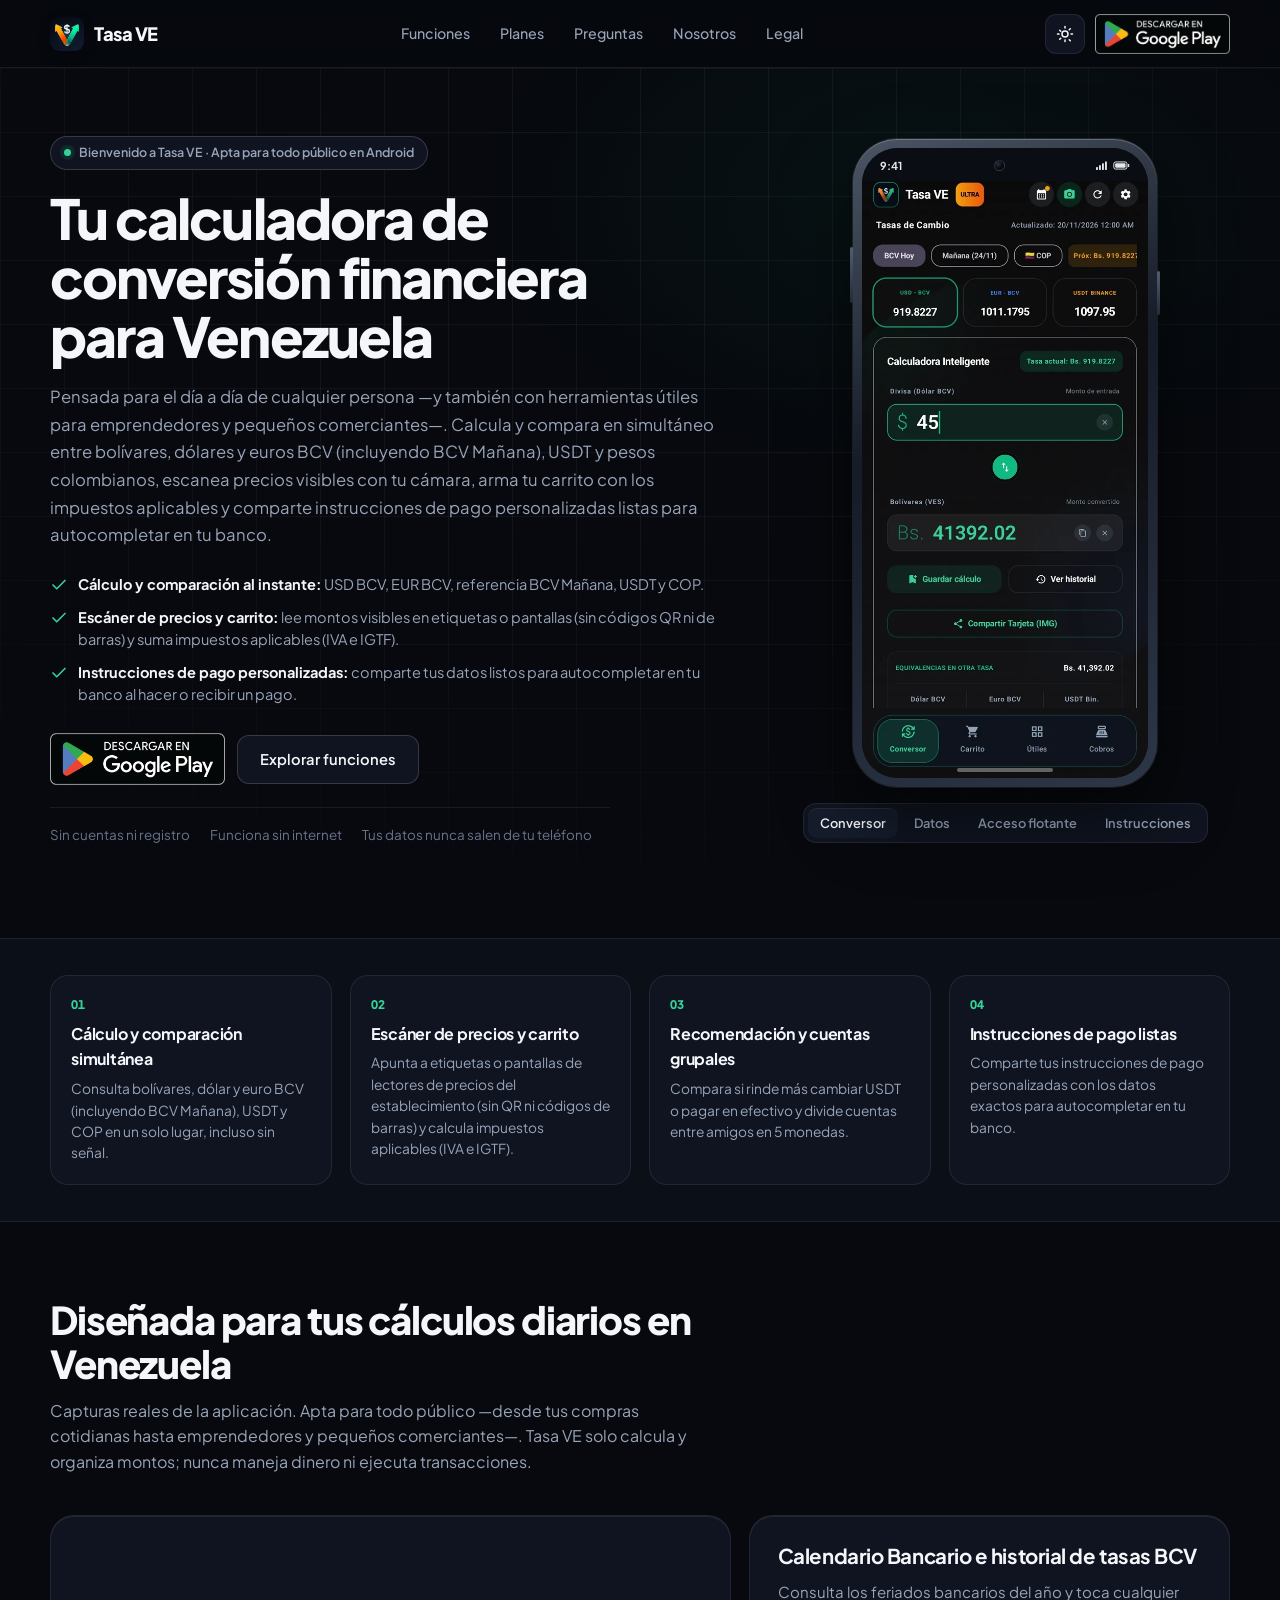
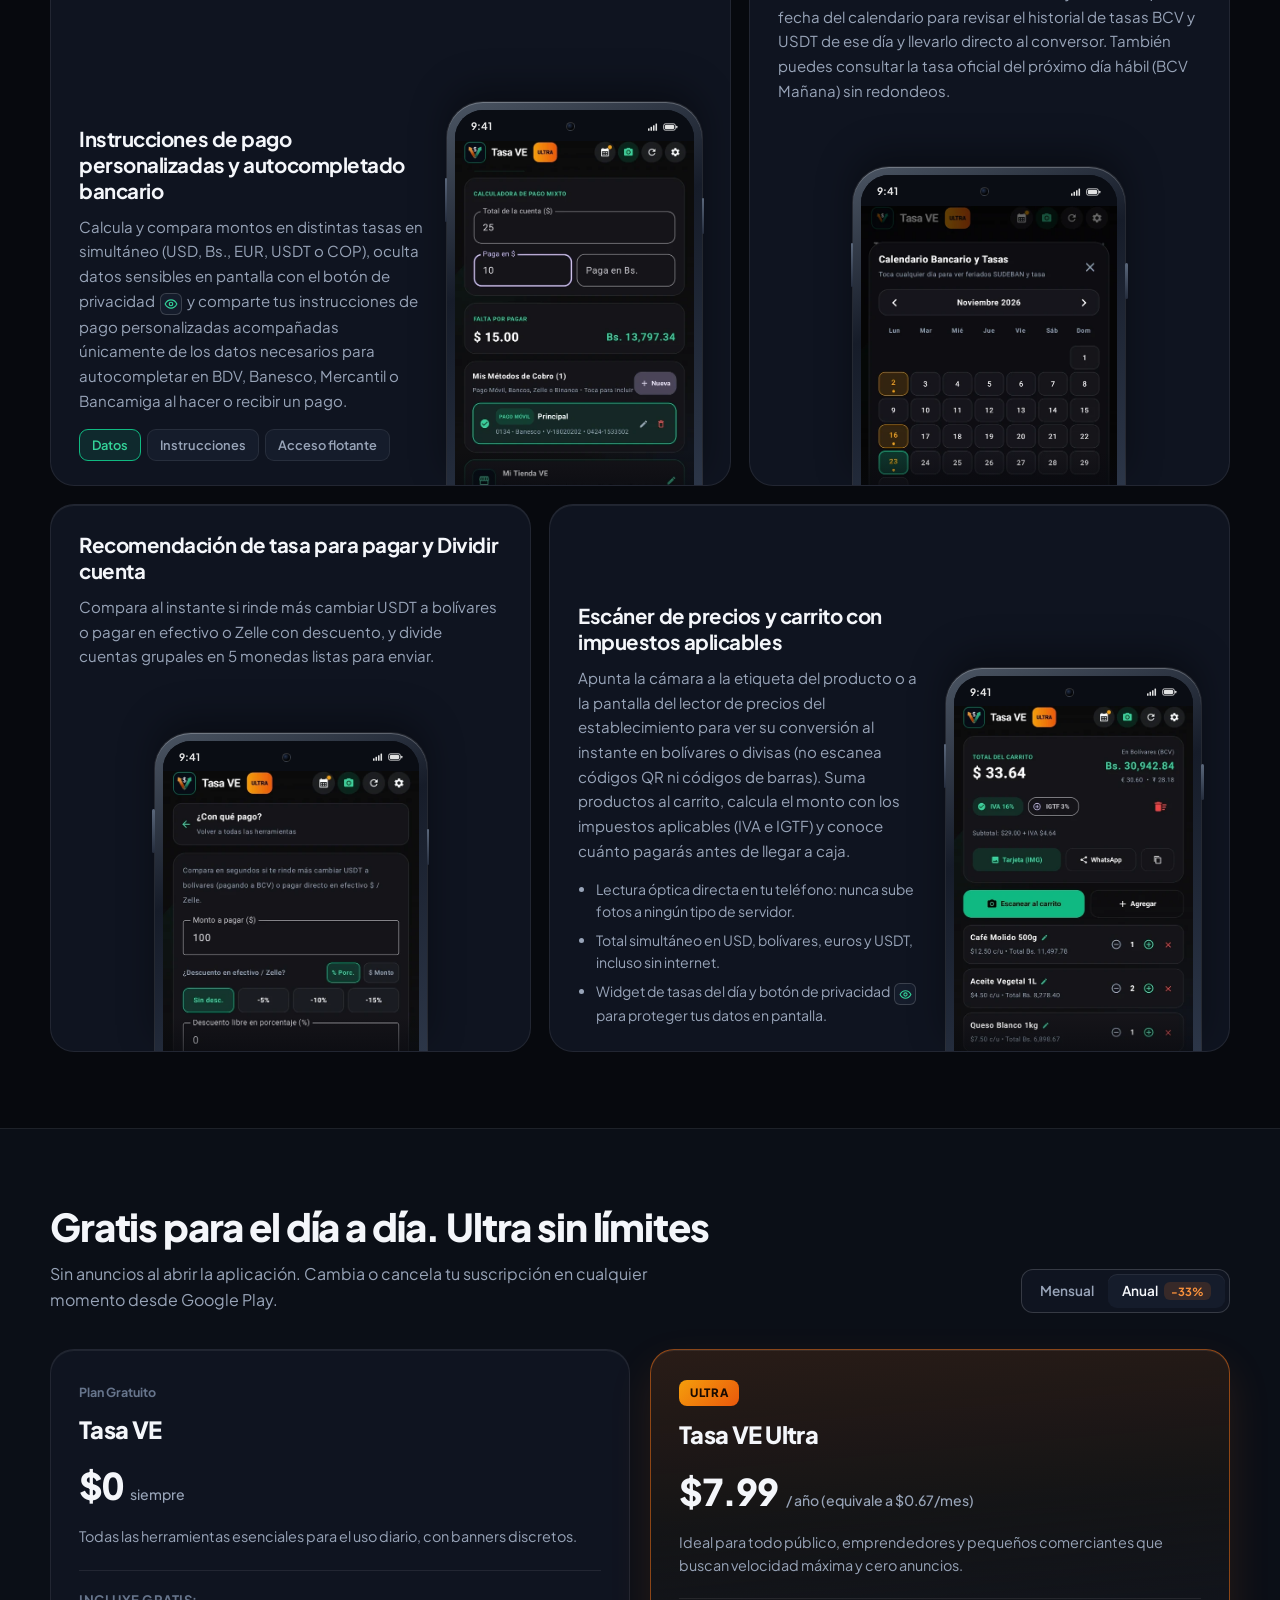
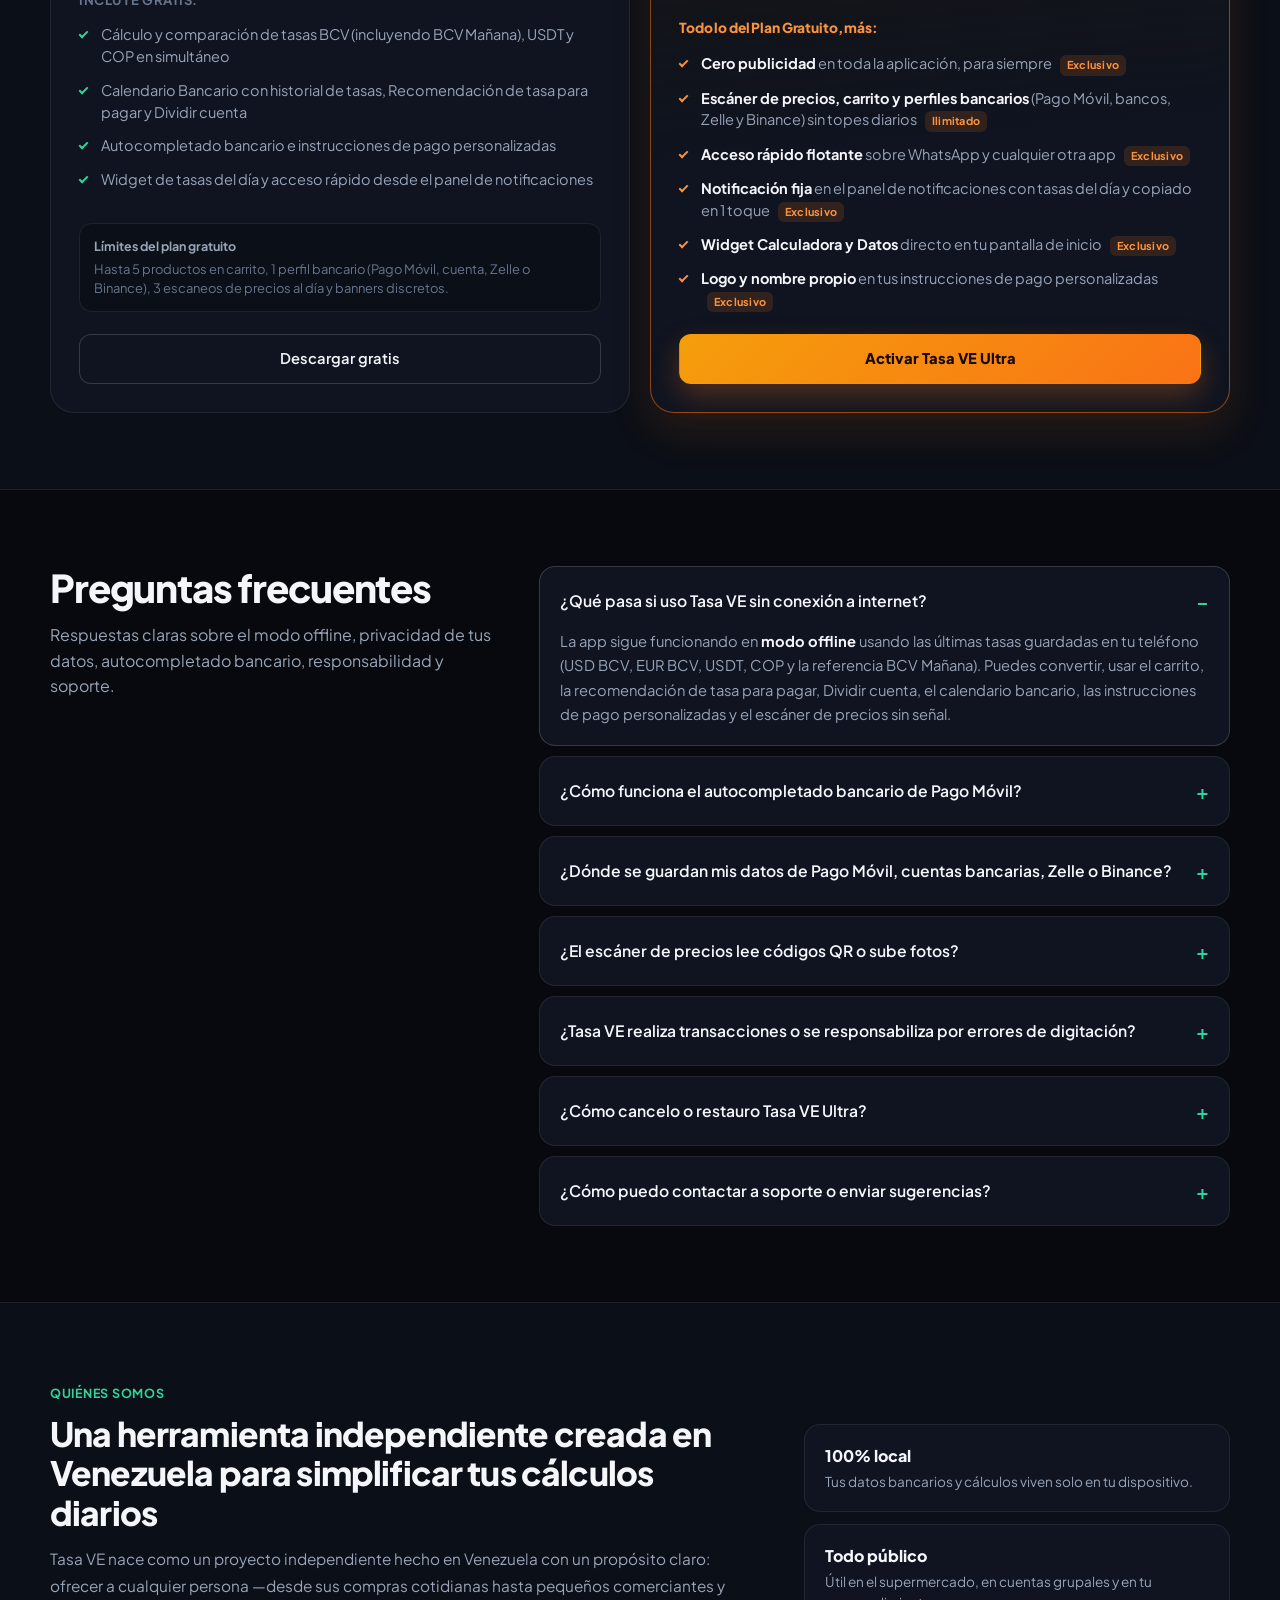
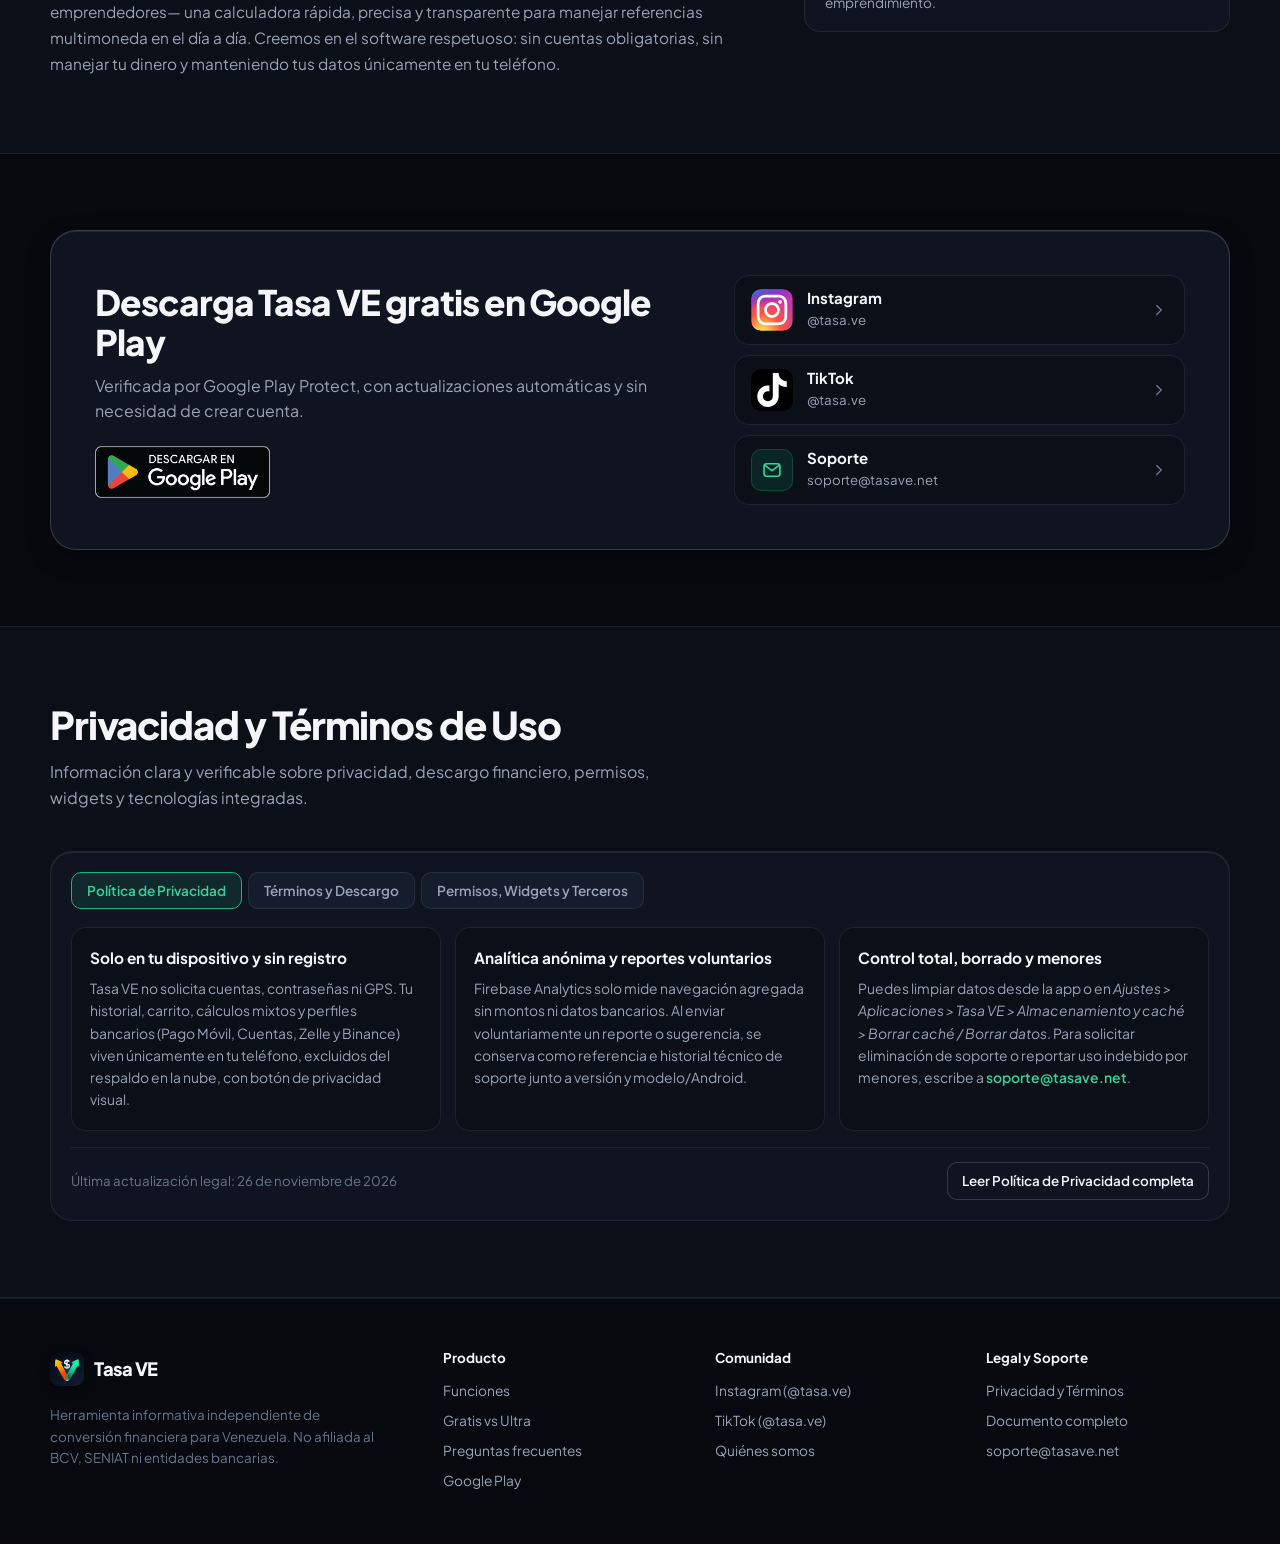
==== commit 4bbe843f: "feat: legal & UX overhaul from review — 100% informative site, Datos tab, Instrucciones de pago pers" ====
--- a/docs/index.html
+++ b/docs/index.html
@@ -4,7 +4,7 @@
   <meta charset="UTF-8">
   <meta name="viewport" content="width=device-width, initial-scale=1.0">
   <title>Tasa VE — Calculadora de Conversión Financiera BCV, Euro, USDT y COP para Venezuela</title>
-  <meta name="description" content="Consulta en vivo el Dólar BCV (hoy y próximo día hábil), Euro BCV, USDT y Pesos Colombianos (COP). Escáner de precios OCR, carrito con IVA e IGTF, historial en calendario, pagos mixtos y tarjetas PNG para autocompletar en tu banco.">
+  <meta name="description" content="Calculadora de conversión financiera para Venezuela apta para todo público. Dólar y Euro BCV (incluyendo BCV Mañana), USDT y COP, escáner de precios en etiquetas o pantallas (sin QR ni códigos de barras), carrito con impuestos aplicables (IVA e IGTF), calendario con historial de tasas e instrucciones de pago personalizadas.">
   <link rel="canonical" href="https://tasave.net/">
   <meta name="color-scheme" content="light dark">
   <script>
@@ -25,11 +25,11 @@
   <meta property="og:type" content="website">
   <meta property="og:url" content="https://tasave.net/">
   <meta property="og:title" content="Tasa VE — Tu calculadora de conversión financiera para Venezuela">
-  <meta property="og:description" content="Dólar y Euro BCV exactos (incluyendo BCV Mañana), USDT, COP, escáner de precios, carrito con IVA e IGTF, historial de tasas y tarjetas PNG para autocompletar en tu banco.">
+  <meta property="og:description" content="Apta para todo público. Dólar y Euro BCV (incluyendo BCV Mañana), USDT y COP, escáner de precios visibles, carrito con impuestos aplicables (IVA e IGTF), historial de tasas e instrucciones de pago personalizadas.">
   <meta property="og:image" content="https://tasave.net/assets/feature_graphic_1024x500.png">
   <meta name="twitter:card" content="summary_large_image">
-  <meta name="twitter:title" content="Tasa VE — Calculadora BCV, Escáner de Precios y Pagos Mixtos">
-  <meta name="twitter:description" content="Tasas BCV, Euro, USDT y COP en vivo, modo offline, carrito con IVA e IGTF y autocompletado bancario de Pago Móvil.">
+  <meta name="twitter:title" content="Tasa VE — Calculadora BCV, Escáner de Precios e Instrucciones de Pago">
+  <meta name="twitter:description" content="Conversor BCV, Euro, USDT y COP en Android, modo offline, carrito con impuestos aplicables y autocompletado bancario.">
   <meta name="twitter:image" content="https://tasave.net/assets/feature_graphic_1024x500.png">
 
   <!-- Google Search & Device Favicons -->
@@ -42,7 +42,7 @@
   <link rel="preconnect" href="https://fonts.googleapis.com">
   <link rel="preconnect" href="https://fonts.gstatic.com" crossorigin>
   <link href="https://fonts.googleapis.com/css2?family=Plus+Jakarta+Sans:wght@400;500;600;700;800&display=swap" rel="stylesheet">
-  <link rel="stylesheet" href="styles.css?v=20261126d">
+  <link rel="stylesheet" href="styles.css?v=20261126e">
 
   <!-- JSON-LD Structured Data (SoftwareApplication + WebSite + FAQPage for Rich SEO) -->
   <script type="application/ld+json">
@@ -57,7 +57,7 @@
         "url": "https://tasave.net/",
         "downloadUrl": "https://play.google.com/store/apps/details?id=com.julcer26.tasave",
         "image": "https://tasave.net/assets/app_icon_512x512.png",
-        "description": "Calculadora de conversión financiera para Venezuela con Dólar y Euro BCV exactos, consulta de BCV Mañana, USDT, Peso Colombiano COP, Calendario Bancario con historial de tasas, escáner de precios OCR, carrito con IVA e IGTF, abonos multimoneda y Tarjetas PNG listas para autocompletar en tu banco.",
+        "description": "Calculadora de conversión financiera para Venezuela apta para todo público: Dólar y Euro BCV exactos, referencia BCV Mañana, USDT, Peso Colombiano COP, Calendario Bancario con historial de tasas, escáner de precios visibles (sin QR ni códigos de barras), carrito con impuestos aplicables (IVA e IGTF), autocompletado bancario e instrucciones de pago personalizadas.",
         "offers": [
           { "@type": "Offer", "name": "Plan Gratuito", "price": "0", "priceCurrency": "USD" },
           { "@type": "Offer", "name": "Tasa VE Ultra Mensual", "price": "0.99", "priceCurrency": "USD" },
@@ -90,7 +90,7 @@
             "name": "¿Cómo funciona Tasa VE cuando no tengo conexión a internet?",
             "acceptedAnswer": {
               "@type": "Answer",
-              "text": "Tasa VE guarda en tu teléfono las últimas tasas consultadas (USD BCV, EUR BCV, USDT, COP y la referencia BCV Mañana). Sin señal siguen funcionando el conversor, el historial, el carrito, Útiles, el calendario bancario, los cálculos de pagos mixtos con Tarjeta PNG y el escáner de precios."
+              "text": "Tasa VE guarda en tu teléfono las últimas tasas consultadas (USD BCV, EUR BCV, USDT, COP y la referencia BCV Mañana). Sin señal siguen funcionando el conversor, el historial, el carrito, la recomendación de tasa para pagar, Dividir cuenta, el calendario bancario, las instrucciones de pago personalizadas y el escáner de precios."
             }
           },
           {
@@ -98,23 +98,47 @@
             "name": "¿Cómo funciona el autocompletado bancario de Pago Móvil?",
             "acceptedAnswer": {
               "@type": "Answer",
-              "text": "Al copiar tus datos de Pago Móvil o enviar una Tarjeta PNG, Tasa VE genera un bloque limpio de 4 líneas (banco, cédula, teléfono y monto exacto en bolívares) compatible con el autocompletado de apps bancarias venezolanas como BDV, Banesco, Mercantil y Bancamiga."
+              "text": "Al copiar tus datos o compartir instrucciones de pago personalizadas, Tasa VE envía únicamente los datos necesarios para realizar tu transacción (código de banco, cédula, teléfono y monto exacto en bolívares) para que bancos como BDV, Banesco, Mercantil o Bancamiga autocompleten los campos al pegar."
             }
           },
           {
             "@type": "Question",
-            "name": "¿Dónde se guardan mis datos de Pago Móvil, cuentas bancarias o Zelle?",
+            "name": "¿Dónde se guardan mis datos de Pago Móvil, cuentas bancarias, Zelle o Binance?",
             "acceptedAnswer": {
               "@type": "Answer",
-              "text": "Tus datos nunca salen de tu teléfono: se guardan únicamente en el almacenamiento privado de tu dispositivo Android, sin cuentas ni servidores propios y excluidos del respaldo en la nube. Además puedes ocultarlos en pantalla con el botón de privacidad (ojito) tanto en la app como en el Widget Ultra."
+              "text": "Tus datos nunca salen de tu teléfono: se almacenan exclusivamente en el espacio privado de tu equipo Android, sin cuentas ni servidores propios y excluidos del respaldo automático en la nube. También cuentas con un botón de privacidad visual en Datos y en el Widget de pantalla de inicio (Ultra) para ocultarlos al instante."
             }
           },
           {
             "@type": "Question",
-            "name": "¿Dónde descargar Tasa VE de forma oficial?",
+            "name": "¿El escáner de precios lee códigos QR o sube fotos?",
             "acceptedAnswer": {
               "@type": "Answer",
-              "text": "Tasa VE está disponible gratis en Google Play Store para teléfonos Android 7.0 o superior, con actualización automática y suscripción opcional Tasa VE Ultra."
+              "text": "No escanea códigos QR ni códigos de barras; lee únicamente los montos visibles en etiquetas o pantallas de lectores de precios del establecimiento. El reconocimiento de números se ejecuta completamente en tu dispositivo mediante Google ML Kit y nunca graba video ni sube fotografías a ningún tipo de servidor."
+            }
+          },
+          {
+            "@type": "Question",
+            "name": "¿Tasa VE realiza transacciones o se responsabiliza por errores de digitación?",
+            "acceptedAnswer": {
+              "@type": "Answer",
+              "text": "No. Tasa VE no maneja dinero ni ejecuta transacciones, transferencias ni cobros. Es una herramienta exclusivamente informativa y de cálculo; cada usuario es responsable de verificar los datos que ingresa o comparte y Tasa VE no asume responsabilidad por errores de digitación, suplantación ni disputas entre terceros."
+            }
+          },
+          {
+            "@type": "Question",
+            "name": "¿Cómo cancelo o restauro Tasa VE Ultra?",
+            "acceptedAnswer": {
+              "@type": "Answer",
+              "text": "Todas las suscripciones se gestionan desde tu cuenta de Google Play sin comisiones ocultas. Puedes cancelar al menos 24 horas antes en Google Play Store > Foto de perfil > Pagos y suscripciones > Suscripciones > Tasa VE > Cancelar suscripción, o restaurar tu compra desde la configuración de la aplicación Tasa VE si cambias de teléfono."
+            }
+          },
+          {
+            "@type": "Question",
+            "name": "¿Cómo puedo contactar a soporte o enviar sugerencias?",
+            "acceptedAnswer": {
+              "@type": "Answer",
+              "text": "Puedes escribir directamente a soporte@tasave.net o usar la opción Reportar / Enviar sugerencias dentro de la configuración de la aplicación Tasa VE."
             }
           }
         ]
@@ -124,39 +148,6 @@
   </script>
 </head>
 <body>
-  <!-- LIVE MARKET RIBBON -->
-  <div class="market-ribbon" aria-label="Cotizaciones de referencia en vivo">
-    <div class="container ribbon-inner">
-      <div class="ribbon-items">
-        <div class="ribbon-stat">
-          <span class="r-lbl">USD BCV</span>
-          <span class="r-val mono" id="live-usd-bcv">--</span>
-        </div>
-        <span class="r-sep" aria-hidden="true"></span>
-        <div class="ribbon-stat">
-          <span class="r-lbl">EUR BCV</span>
-          <span class="r-val mono" id="live-eur-bcv">--</span>
-        </div>
-        <span class="r-sep" aria-hidden="true"></span>
-        <div class="ribbon-stat">
-          <span class="r-lbl">USDT Ref.</span>
-          <span class="r-val mono is-gold" id="live-usdt">--</span>
-        </div>
-        <span class="r-sep" aria-hidden="true"></span>
-        <div class="ribbon-stat">
-          <span class="r-lbl">Brecha</span>
-          <span class="r-val mono" id="live-spread">--</span>
-        </div>
-        <span class="r-sep hide-sm" aria-hidden="true"></span>
-        <div class="ribbon-stat hide-sm">
-          <span class="r-lbl">COP TRM</span>
-          <span class="r-val mono" id="live-cop">--</span>
-        </div>
-      </div>
-      <div class="ribbon-meta" id="live-rate-status">Sincronizando tasas en vivo…</div>
-    </div>
-  </div>
-
   <!-- HEADER -->
   <header class="site-header">
     <div class="container header-inner">
@@ -167,9 +158,9 @@
 
       <nav class="nav-links" aria-label="Navegación principal">
         <a href="#funciones">Funciones</a>
-        <a href="#demo">Simulador</a>
         <a href="#planes">Planes</a>
         <a href="#faq">Preguntas</a>
+        <a href="#nosotros">Nosotros</a>
         <a href="#legal">Legal</a>
       </nav>
 
@@ -192,72 +183,51 @@
     </div>
 
     <nav id="mobile-menu-panel" class="mobile-menu-panel" aria-label="Menú móvil">
-      <a href="#funciones">Funciones reales</a>
-      <a href="#demo">Simulador interactivo</a>
+      <a href="#funciones">Funciones</a>
       <a href="#planes">Planes Gratis y Ultra</a>
       <a href="#faq">Preguntas frecuentes</a>
+      <a href="#nosotros">Quiénes somos</a>
       <a href="#comunidad">Redes (@tasa.ve)</a>
       <a href="#legal">Privacidad y Términos</a>
     </nav>
   </header>
 
   <main id="inicio">
-    <!-- EDITORIAL FINTECH HERO WITH WELCOME + LIVE CONVERTER -->
+    <!-- EDITORIAL FINTECH HERO (100% INFORMATIVE, WELCOMING & CONVERSION-FOCUSED) -->
     <section class="hero">
       <div class="hero-grid-bg" aria-hidden="true"></div>
       <div class="container hero-layout">
         <div class="hero-left">
           <div class="welcome-eyebrow">
             <span class="live-dot" aria-hidden="true"></span>
-            <span>Bienvenido a Tasa VE · Calculadora gratuita para Android</span>
+            <span>Bienvenido a Tasa VE · Apta para todo público en Android</span>
           </div>
           <h1>Tu calculadora de conversión financiera para Venezuela</h1>
           <p class="hero-lead">
-            Convierte al instante entre bolívares, dólares y euros BCV (incluyendo BCV Mañana), USDT y pesos colombianos. Escanea precios con tu cámara, arma tu carrito con IVA e IGTF, consulta el historial de tasas en el calendario y comparte tarjetas PNG listas para autocompletar en tu banco.
+            Pensada para el día a día de cualquier persona —y también con herramientas útiles para emprendedores y pequeños comerciantes—. Calcula y compara en simultáneo entre bolívares, dólares y euros BCV (incluyendo BCV Mañana), USDT y pesos colombianos, escanea precios visibles con tu cámara, arma tu carrito con los impuestos aplicables y comparte instrucciones de pago personalizadas listas para autocompletar en tu banco.
           </p>
 
-          <!-- LIVE INSTANT CONVERTER WIDGET RIGHT IN THE HERO -->
-          <div class="hero-calc" aria-label="Calculadora rápida en vivo">
-            <div class="hero-calc-head">
-              <div class="calc-tabs" role="tablist" aria-label="Moneda de conversión">
-                <button type="button" class="calc-pill is-active" data-hero-rate="USD_BCV">USD BCV</button>
-                <button type="button" class="calc-pill" data-hero-rate="EUR_BCV">EUR BCV</button>
-                <button type="button" class="calc-pill" data-hero-rate="USDT">USDT</button>
-                <button type="button" class="calc-pill" data-hero-rate="COP">COP</button>
-              </div>
-              <button type="button" class="calc-swap-btn" id="hero-swap-btn" title="Invertir dirección">
-                <svg viewBox="0 0 24 24" width="15" height="15" fill="none" stroke="currentColor" stroke-width="2.2" stroke-linecap="round" stroke-linejoin="round" aria-hidden="true"><path d="M7 16V4m0 0-4 4m4-4 4 4M17 8v12m0 0 4-4m-4 4-4-4"></path></svg>
-                <span id="hero-dir-label">USD → Bs.</span>
-              </button>
-            </div>
-
-            <div class="hero-calc-body">
-              <label class="hero-input-box">
-                <span class="field-caption" id="hero-input-caption">Monto en USD</span>
-                <input id="hero-amount-input" class="mono" type="number" min="0" step="any" value="25" inputmode="decimal" aria-label="Monto a convertir">
-              </label>
-
-              <div class="hero-result-box">
-                <span class="field-caption" id="hero-output-caption">Resultado exacto en bolívares</span>
-                <div class="hero-result-row">
-                  <output id="hero-result-output" class="mono" for="hero-amount-input">Bs. --</output>
-                  <button type="button" class="copy-inline-btn" id="hero-copy-btn" aria-label="Copiar resultado">Copiar</button>
-                </div>
-              </div>
-            </div>
-
-            <div class="hero-calc-foot">
-              <span class="mono" id="hero-rate-caption">Tasa aplicada: cargando…</span>
-              <span class="hero-calc-note">Modo offline y BCV Mañana disponibles en la app Android</span>
+          <div class="hero-highlights">
+            <div class="hl-item">
+              <svg viewBox="0 0 24 24" width="18" height="18" fill="none" stroke="currentColor" stroke-width="2.2" stroke-linecap="round" stroke-linejoin="round" aria-hidden="true"><path d="M20 6 9 17l-5-5"/></svg>
+              <span><strong>Cálculo y comparación al instante:</strong> USD BCV, EUR BCV, referencia BCV Mañana, USDT y COP.</span>
+            </div>
+            <div class="hl-item">
+              <svg viewBox="0 0 24 24" width="18" height="18" fill="none" stroke="currentColor" stroke-width="2.2" stroke-linecap="round" stroke-linejoin="round" aria-hidden="true"><path d="M20 6 9 17l-5-5"/></svg>
+              <span><strong>Escáner de precios y carrito:</strong> lee montos visibles en etiquetas o pantallas (sin códigos QR ni de barras) y suma impuestos aplicables (IVA e IGTF).</span>
+            </div>
+            <div class="hl-item">
+              <svg viewBox="0 0 24 24" width="18" height="18" fill="none" stroke="currentColor" stroke-width="2.2" stroke-linecap="round" stroke-linejoin="round" aria-hidden="true"><path d="M20 6 9 17l-5-5"/></svg>
+              <span><strong>Instrucciones de pago personalizadas:</strong> comparte tus datos listos para autocompletar en tu banco al hacer o recibir un pago.</span>
             </div>
           </div>
 
           <div class="hero-actions">
             <a href="https://play.google.com/store/apps/details?id=com.julcer26.tasave" target="_blank" rel="noopener noreferrer" class="gplay-badge-link" aria-label="Descargar Tasa VE gratis en Google Play">
-              <img src="assets/google-play-badge-es.png" alt="Disponible en Google Play" width="184" height="54">
+              <img src="assets/google-play-badge-es.png" alt="Disponible en Google Play" width="194" height="58">
             </a>
-            <a href="#demo" class="btn btn-secondary">
-              Probar simulador interactivo
+            <a href="#funciones" class="btn btn-secondary">
+              Explorar funciones
             </a>
           </div>
 
@@ -280,16 +250,16 @@
                     <svg viewBox="0 0 22 12" width="17" height="9" fill="none"><rect x="0.75" y="1.25" width="17.5" height="9.5" rx="2.5" stroke="currentColor" stroke-width="1.3"/><rect x="2.6" y="3" width="13.8" height="6" rx="1.2" fill="currentColor"/><rect x="19.5" y="4" width="1.8" height="4" rx="0.8" fill="currentColor"/></svg>
                   </span>
                 </div>
-                <img id="hero-device-img" src="assets/screens/screen_conversor.webp" alt="Pantalla real del conversor multitasa de Tasa VE" width="560" height="1169" fetchpriority="high">
+                <img id="hero-device-img" src="assets/screens/screen_conversor.webp" alt="Captura real del conversor multitasa de Tasa VE" width="560" height="1169" fetchpriority="high">
                 <div class="device-homebar" aria-hidden="true"><span></span></div>
               </div>
             </div>
 
-            <div class="hero-screen-dock" role="tablist" aria-label="Vistas reales de Tasa VE">
-              <button type="button" class="dock-btn is-active" data-hero-screen="assets/screens/screen_conversor.webp" data-hero-alt="Pantalla real del conversor multitasa de Tasa VE">Conversor</button>
-              <button type="button" class="dock-btn" data-hero-screen="assets/screens/screen_cobros.webp" data-hero-alt="Pantalla real de Pagos Mixtos y Abonos en Tasa VE">Pagos</button>
-              <button type="button" class="dock-btn" data-hero-screen="assets/screens/screen_flotante.webp" data-hero-alt="Conversor Flotante real de Tasa VE sobre WhatsApp">Flotante</button>
-              <button type="button" class="dock-btn" data-hero-screen="assets/screens/screen_tarjeta.webp" data-hero-alt="Tarjeta visual PNG de resumen generada por Tasa VE">Tarjeta PNG</button>
+            <div class="hero-screen-dock" role="tablist" aria-label="Capturas reales de Tasa VE">
+              <button type="button" class="dock-btn is-active" data-hero-screen="assets/screens/screen_conversor.webp" data-hero-alt="Captura real del conversor multitasa de Tasa VE">Conversor</button>
+              <button type="button" class="dock-btn" data-hero-screen="assets/screens/screen_cobros.webp" data-hero-alt="Captura real de la sección Datos y cálculos mixtos en Tasa VE">Datos</button>
+              <button type="button" class="dock-btn" data-hero-screen="assets/screens/screen_flotante.webp" data-hero-alt="Acceso rápido flotante real de Tasa VE sobre WhatsApp">Acceso flotante</button>
+              <button type="button" class="dock-btn" data-hero-screen="assets/screens/screen_tarjeta.webp" data-hero-alt="Instrucciones de pago personalizadas generadas por Tasa VE">Instrucciones</button>
             </div>
           </div>
         </div>
@@ -302,47 +272,51 @@
         <div class="overview-grid">
           <div class="overview-item">
             <span class="ov-num mono">01</span>
-            <h3>Convierte con precisión</h3>
-            <p>Tasas BCV exactas, referencia BCV Mañana, USDT y COP en un toque, incluso cuando no tienes señal.</p>
+            <h3>Cálculo y comparación simultánea</h3>
+            <p>Consulta bolívares, dólar y euro BCV (incluyendo BCV Mañana), USDT y COP en un solo lugar, incluso sin señal.</p>
           </div>
           <div class="overview-item">
             <span class="ov-num mono">02</span>
-            <h3>Compra sin sorpresas</h3>
-            <p>Escanea precios con tu cámara y arma tu carrito con cálculo automático de IVA (16%) e IGTF (3%).</p>
+            <h3>Escáner de precios y carrito</h3>
+            <p>Apunta a etiquetas o pantallas de lectores de precios del establecimiento (sin QR ni códigos de barras) y calcula impuestos aplicables (IVA e IGTF).</p>
           </div>
           <div class="overview-item">
             <span class="ov-num mono">03</span>
-            <h3>Decide y divide cuentas</h3>
-            <p>Compara si te rinde más cambiar USDT o pagar en efectivo y reparte cuentas grupales en 5 monedas.</p>
+            <h3>Recomendación y cuentas grupales</h3>
+            <p>Compara si rinde más cambiar USDT o pagar en efectivo y divide cuentas entre amigos en 5 monedas.</p>
           </div>
           <div class="overview-item">
             <span class="ov-num mono">04</span>
-            <h3>Calcula pagos y comparte</h3>
-            <p>Calcula abonos mixtos y vueltos, y envía tarjetas PNG con 4 líneas listas para autocompletar en tu banco.</p>
+            <h3>Instrucciones de pago listas</h3>
+            <p>Comparte tus instrucciones de pago personalizadas con los datos exactos para autocompletar en tu banco.</p>
           </div>
         </div>
       </div>
     </section>
 
-    <!-- ASYMMETRIC EDITORIAL BENTO SHOWCASE (REAL SCREENS IN SMARTPHONE FRAMES) -->
+    <!-- ASYMMETRIC EDITORIAL BENTO SHOWCASE (REAL SCREENSHOTS + CLEAR EXPLANATIONS) -->
     <section id="funciones" class="section">
       <div class="container">
         <header class="section-intro">
           <h2>Diseñada para tus cálculos diarios en Venezuela</h2>
-          <p>Capturas reales de la aplicación. Tasa VE solo calcula y organiza tus montos — nunca procesa pagos ni guarda tus datos fuera de tu teléfono.</p>
+          <p>Capturas reales de la aplicación. Apta para todo público —desde tus compras cotidianas hasta emprendedores y pequeños comerciantes—. Tasa VE solo calcula y organiza montos; nunca maneja dinero ni ejecuta transacciones.</p>
         </header>
 
         <div class="bento-grid">
-          <!-- Card 1 (Wide 7 cols): Pagos Mixtos + Abonos Multimoneda + Autocompletado Bancario -->
+          <!-- Card 1 (Wide 7 cols): Instrucciones de pago personalizadas + Autocompletado -->
           <article class="bento-card span-7">
             <div class="bento-split">
               <div class="bento-copy">
-                <h3>Pagos mixtos sin errores: abonos multimoneda, Tarjeta PNG y autocompletado bancario</h3>
-                <p>Calcula abonos combinados en USD, Bs., EUR, USDT o COP, oculta tus datos en pantalla con el botón de privacidad (ojito) y comparte una Tarjeta PNG con tu logo acompañada de 4 líneas limpias listas para autocompletar en BDV, Banesco, Mercantil o Bancamiga.</p>
+                <h3>Instrucciones de pago personalizadas y autocompletado bancario</h3>
+                <p>
+                  Calcula y compara montos en distintas tasas en simultáneo (USD, Bs., EUR, USDT o COP), oculta datos sensibles en pantalla con el botón de privacidad
+                  <span class="inline-eye-badge" title="Botón de privacidad visual" aria-label="ícono de privacidad"><svg viewBox="0 0 24 24" width="14" height="14" fill="none" stroke="currentColor" stroke-width="2" stroke-linecap="round" stroke-linejoin="round" aria-hidden="true"><path d="M2 12s3.5-7 10-7 10 7 10 7-3.5 7-10 7-10-7-10-7Z"/><circle cx="12" cy="12" r="3"/></svg></span>
+                  y comparte tus instrucciones de pago personalizadas acompañadas únicamente de los datos necesarios para autocompletar en BDV, Banesco, Mercantil o Bancamiga al hacer o recibir un pago.
+                </p>
                 <div class="bento-switcher" data-spotlight-group="bento-pay">
-                  <button type="button" class="mini-pill is-active" data-src="assets/screens/screen_cobros.webp" data-alt="Módulo de Pagos Mixtos y Abonos real de Tasa VE">Pagos mixtos</button>
-                  <button type="button" class="mini-pill" data-src="assets/screens/screen_tarjeta.webp" data-alt="Tarjeta visual PNG de resumen generada por Tasa VE">Tarjeta PNG</button>
-                  <button type="button" class="mini-pill" data-src="assets/screens/screen_flotante.webp" data-alt="Conversor Flotante sobre WhatsApp en Tasa VE">Flotante</button>
+                  <button type="button" class="mini-pill is-active" data-src="assets/screens/screen_cobros.webp" data-alt="Sección Datos y cálculos mixtos real de Tasa VE">Datos</button>
+                  <button type="button" class="mini-pill" data-src="assets/screens/screen_tarjeta.webp" data-alt="Instrucciones de pago personalizadas generadas por Tasa VE">Instrucciones</button>
+                  <button type="button" class="mini-pill" data-src="assets/screens/screen_flotante.webp" data-alt="Acceso rápido flotante sobre WhatsApp en Tasa VE">Acceso flotante</button>
                 </div>
               </div>
               <div class="bento-device">
@@ -356,7 +330,7 @@
                         <svg viewBox="0 0 22 12" width="15" height="8" fill="none"><rect x="0.75" y="1.25" width="17.5" height="9.5" rx="2.5" stroke="currentColor" stroke-width="1.3"/><rect x="2.6" y="3" width="13.8" height="6" rx="1.2" fill="currentColor"/><rect x="19.5" y="4" width="1.8" height="4" rx="0.8" fill="currentColor"/></svg>
                       </span>
                     </div>
-                    <img id="bento-pay-img" src="assets/screens/screen_cobros.webp" alt="Módulo de Pagos Mixtos y Abonos real de Tasa VE" width="560" height="1169" loading="lazy">
+                    <img id="bento-pay-img" src="assets/screens/screen_cobros.webp" alt="Sección Datos y cálculos mixtos real de Tasa VE" width="560" height="1169" loading="lazy">
                   </div>
                 </div>
               </div>
@@ -388,12 +362,12 @@
             </div>
           </article>
 
-          <!-- Card 3 (Medium 5 cols): Útiles ¿Con qué pago? y Dividir cuenta -->
+          <!-- Card 3 (Medium 5 cols): Recomendación de tasa para pagar y Dividir cuenta -->
           <article class="bento-card span-5">
             <div class="bento-stack">
               <div class="bento-copy">
-                <h3>¿Con qué pago? y Dividir cuenta en 5 monedas</h3>
-                <p>Compara al instante si rinde más cambiar USDT a bolívares o pagar en efectivo o Zelle con descuento, y reparte cuentas grupales listas para enviar.</p>
+                <h3>Recomendación de tasa para pagar y Dividir cuenta</h3>
+                <p>Compara al instante si rinde más cambiar USDT a bolívares o pagar en efectivo o Zelle con descuento, y divide cuentas grupales en 5 monedas listas para enviar.</p>
               </div>
               <div class="bento-device is-short">
                 <div class="bento-device-frame">
@@ -406,23 +380,27 @@
                         <svg viewBox="0 0 22 12" width="15" height="8" fill="none"><rect x="0.75" y="1.25" width="17.5" height="9.5" rx="2.5" stroke="currentColor" stroke-width="1.3"/><rect x="2.6" y="3" width="13.8" height="6" rx="1.2" fill="currentColor"/><rect x="19.5" y="4" width="1.8" height="4" rx="0.8" fill="currentColor"/></svg>
                       </span>
                     </div>
-                    <img src="assets/screens/screen_utiles.webp" alt="Herramienta ¿Con qué pago? real de Tasa VE" width="560" height="1169" loading="lazy">
+                    <img src="assets/screens/screen_utiles.webp" alt="Recomendación de tasa para pagar en Tasa VE" width="560" height="1169" loading="lazy">
                   </div>
                 </div>
               </div>
             </div>
           </article>
 
-          <!-- Card 4 (Wide 7 cols): Escáner de precios + Carrito IVA e IGTF -->
+          <!-- Card 4 (Wide 7 cols): Escáner de precios + Carrito con impuestos aplicables -->
           <article class="bento-card span-7">
             <div class="bento-split">
               <div class="bento-copy">
-                <h3>Escáner de precios y carrito con IVA e IGTF</h3>
-                <p>Apunta la cámara a etiquetas del supermercado para leer precios directamente en tu teléfono sin subir fotos. Suma productos al carrito, calcula IVA (16%) e IGTF (3%) y conoce exactamente cuánto pagarás antes de llegar a caja.</p>
+                <h3>Escáner de precios y carrito con impuestos aplicables</h3>
+                <p>Apunta la cámara a la etiqueta del producto o a la pantalla del lector de precios del establecimiento para ver su conversión al instante en bolívares o divisas (no escanea códigos QR ni códigos de barras). Suma productos al carrito, calcula el monto con los impuestos aplicables (IVA e IGTF) y conoce cuánto pagarás antes de llegar a caja.</p>
                 <ul class="clean-bullets">
-                  <li>Lectura óptica directamente en tu dispositivo, incluso sin internet.</li>
-                  <li>Total simultáneo en USD, bolívares, euros y USDT.</li>
-                  <li>Widget de pantalla de inicio con ojito de privacidad y calculadora rápida.</li>
+                  <li>Lectura óptica directa en tu teléfono: nunca sube fotos a ningún tipo de servidor.</li>
+                  <li>Total simultáneo en USD, bolívares, euros y USDT, incluso sin internet.</li>
+                  <li>
+                    Widget de tasas del día y botón de privacidad
+                    <span class="inline-eye-badge" title="Botón de privacidad visual" aria-label="ícono de privacidad"><svg viewBox="0 0 24 24" width="13" height="13" fill="none" stroke="currentColor" stroke-width="2" stroke-linecap="round" stroke-linejoin="round" aria-hidden="true"><path d="M2 12s3.5-7 10-7 10 7 10 7-3.5 7-10 7-10-7-10-7Z"/><circle cx="12" cy="12" r="3"/></svg></span>
+                    para proteger tus datos en pantalla.
+                  </li>
                 </ul>
               </div>
               <div class="bento-device">
@@ -436,7 +414,7 @@
                         <svg viewBox="0 0 22 12" width="15" height="8" fill="none"><rect x="0.75" y="1.25" width="17.5" height="9.5" rx="2.5" stroke="currentColor" stroke-width="1.3"/><rect x="2.6" y="3" width="13.8" height="6" rx="1.2" fill="currentColor"/><rect x="19.5" y="4" width="1.8" height="4" rx="0.8" fill="currentColor"/></svg>
                       </span>
                     </div>
-                    <img src="assets/screens/screen_carrito.webp" alt="Carrito de compras inteligente con IVA e IGTF en Tasa VE" width="560" height="1169" loading="lazy">
+                    <img src="assets/screens/screen_carrito.webp" alt="Carrito de compras con cálculo de impuestos aplicables en Tasa VE" width="560" height="1169" loading="lazy">
                   </div>
                 </div>
               </div>
@@ -446,94 +424,8 @@
       </div>
     </section>
 
-    <!-- FULL INTERACTIVE 5-MODULE SIMULATOR -->
-    <section id="demo" class="section section-tinted">
-      <div class="container">
-        <header class="section-intro">
-          <h2>Pruébala antes de descargar</h2>
-          <p>Simulador conectado a las cotizaciones del día. Cambia monedas, escanea precios, calcula IVA e IGTF o copia un Pago Móvil listo para autocompletar en tu banco.</p>
-        </header>
-
-        <div class="demo-layout">
-          <div class="demo-controls-panel">
-            <div class="demo-autoplay-bar">
-              <div class="autoplay-status">
-                <strong>Recorrido interactivo</strong>
-                <span id="autoplay-label">Modo automático activo</span>
-              </div>
-              <button type="button" id="autoplay-toggle" class="btn btn-secondary btn-sm" aria-pressed="true">Pausar</button>
-            </div>
-
-            <div class="demo-tab-list" role="tablist" aria-label="Módulos interactivos de Tasa VE">
-              <button type="button" class="demo-tab-btn is-active" role="tab" aria-selected="true" data-tab="converter">
-                <span class="demo-num mono">01</span>
-                <span class="demo-short-label">Conversor</span>
-                <span class="demo-tab-copy">
-                  <strong>Conversor multitasa BCV, USDT y COP</strong>
-                  <span>USD y EUR BCV exactos, referencia BCV Mañana, USDT y COP de frontera.</span>
-                </span>
-                <span class="demo-progress" aria-hidden="true"></span>
-              </button>
-
-              <button type="button" class="demo-tab-btn" role="tab" aria-selected="false" data-tab="scanner">
-                <span class="demo-num mono">02</span>
-                <span class="demo-short-label">Escáner</span>
-                <span class="demo-tab-copy">
-                  <strong>Escáner de precios con cámara</strong>
-                  <span>Lee precios impresos directamente en tu equipo sin enviar fotografías.</span>
-                </span>
-                <span class="demo-progress" aria-hidden="true"></span>
-              </button>
-
-              <button type="button" class="demo-tab-btn" role="tab" aria-selected="false" data-tab="cart">
-                <span class="demo-num mono">03</span>
-                <span class="demo-short-label">Carrito</span>
-                <span class="demo-tab-copy">
-                  <strong>Carrito de compras con IVA e IGTF</strong>
-                  <span>Controla totales en bolívares y divisas antes de pasar por caja.</span>
-                </span>
-                <span class="demo-progress" aria-hidden="true"></span>
-              </button>
-
-              <button type="button" class="demo-tab-btn" role="tab" aria-selected="false" data-tab="utiles">
-                <span class="demo-num mono">04</span>
-                <span class="demo-short-label">Útiles</span>
-                <span class="demo-tab-copy">
-                  <strong>Útiles: ¿Con qué pago? y Dividir cuenta</strong>
-                  <span>Ahorro exacto entre USDT y efectivo, además de cuentas grupales.</span>
-                </span>
-                <span class="demo-progress" aria-hidden="true"></span>
-              </button>
-
-              <button type="button" class="demo-tab-btn" role="tab" aria-selected="false" data-tab="checkout">
-                <span class="demo-num mono">05</span>
-                <span class="demo-short-label">Pagos</span>
-                <span class="demo-tab-copy">
-                  <strong>Pagos mixtos, autocompletado y Tarjeta PNG</strong>
-                  <span>Abonos multimoneda, ojito de privacidad y bloque limpio de 4 líneas.</span>
-                </span>
-                <span class="demo-progress" aria-hidden="true"></span>
-              </button>
-            </div>
-          </div>
-
-          <div class="phone-stage" aria-live="polite">
-            <div class="sim-phone-statusbar" aria-hidden="true">
-              <span>9:41</span>
-              <span class="camera-hole"></span>
-              <span class="sb-icons">
-                <svg viewBox="0 0 16 12" width="11" height="8" fill="currentColor"><rect x="0" y="8" width="2.5" height="4" rx="0.6"/><rect x="4" y="5.5" width="2.5" height="6.5" rx="0.6"/><rect x="8" y="3" width="2.5" height="9" rx="0.6"/><rect x="12" y="0.5" width="2.5" height="11.5" rx="0.6"/></svg>
-                <svg viewBox="0 0 22 12" width="16" height="8" fill="none"><rect x="0.75" y="1.25" width="17.5" height="9.5" rx="2.5" stroke="currentColor" stroke-width="1.3"/><rect x="2.6" y="3" width="13.8" height="6" rx="1.2" fill="currentColor"/><rect x="19.5" y="4" width="1.8" height="4" rx="0.8" fill="currentColor"/></svg>
-              </span>
-            </div>
-            <div id="phone-screen-stage" class="phone-screen"></div>
-          </div>
-        </div>
-      </div>
-    </section>
-
     <!-- PLANS WITH BILLING PERIOD SWITCHER -->
-    <section id="planes" class="section">
+    <section id="planes" class="section section-tinted">
       <div class="container">
         <div class="plans-head-row">
           <header class="section-intro" style="margin-bottom:0;">
@@ -553,19 +445,19 @@
               <span class="plan-label">Plan Gratuito</span>
               <h3>Tasa VE</h3>
               <p class="plan-price"><span class="mono">$0</span> <small>siempre</small></p>
-              <p class="plan-sub">Todas las herramientas esenciales para el día a día, con banners discretos que desaparecen sin internet.</p>
+              <p class="plan-sub">Todas las herramientas esenciales para el uso diario, con banners discretos.</p>
             </div>
             <div class="plan-body">
               <p class="plan-section-lead">Incluye gratis:</p>
               <ul class="plan-list">
-                <li>Conversor USD y EUR BCV exacto (con referencia BCV Mañana), USDT y COP</li>
-                <li>Calendario Bancario con historial de tasas, ¿Con qué pago? y Dividir cuenta</li>
-                <li>Pagos mixtos con abonos multimoneda, autocompletado bancario y Tarjeta PNG</li>
-                <li>Widget Tasas en Vivo y acceso rápido desde la Barra Rápida</li>
+                <li>Cálculo y comparación de tasas BCV (incluyendo BCV Mañana), USDT y COP en simultáneo</li>
+                <li>Calendario Bancario con historial de tasas, Recomendación de tasa para pagar y Dividir cuenta</li>
+                <li>Autocompletado bancario e instrucciones de pago personalizadas</li>
+                <li>Widget de tasas del día y acceso rápido desde el panel de notificaciones</li>
               </ul>
               <div class="plan-limits-box">
                 <strong>Límites del plan gratuito</strong>
-                <span>Hasta 5 productos en carrito, 1 perfil de pago, 3 escaneos OCR al día y anuncios controlados.</span>
+                <span>Hasta 5 productos en carrito, 1 perfil bancario (Pago Móvil, cuenta, Zelle o Binance), 3 escaneos de precios al día y banners discretos.</span>
               </div>
             </div>
             <a href="https://play.google.com/store/apps/details?id=com.julcer26.tasave" target="_blank" rel="noopener noreferrer" class="btn btn-secondary plan-cta">
@@ -581,17 +473,17 @@
                 <span class="mono" id="ultra-price-val">$7.99</span>
                 <small id="ultra-price-period">/ año (equivale a $0.67/mes)</small>
               </p>
-              <p class="plan-sub">Para emprendedores, comercios y usuarios exigentes que buscan velocidad máxima y cero anuncios.</p>
+              <p class="plan-sub">Ideal para todo público, emprendedores y pequeños comerciantes que buscan velocidad máxima y cero anuncios.</p>
             </div>
             <div class="plan-body">
               <p class="plan-ultra-lead">Todo lo del Plan Gratuito, más:</p>
               <ul class="plan-list">
                 <li><strong>Cero publicidad</strong> en toda la aplicación, para siempre <span class="perk-tag">Exclusivo</span></li>
-                <li><strong>Escáner de precios, carrito y perfiles de pago</strong> sin topes diarios <span class="perk-tag">Ilimitado</span></li>
-                <li><strong>Conversor flotante</strong> sobre WhatsApp y cualquier otra app <span class="perk-tag">Exclusivo</span></li>
-                <li><strong>Notificación fija</strong> con tasas en vivo y copiado de Pago Móvil en 1 toque <span class="perk-tag">Exclusivo</span></li>
-                <li><strong>Widget Calculadora y Pagos</strong> directo en tu pantalla de inicio <span class="perk-tag">Exclusivo</span></li>
-                <li><strong>Logo y nombre de tu negocio</strong> en cada Tarjeta PNG <span class="perk-tag">Exclusivo</span></li>
+                <li><strong>Escáner de precios, carrito y perfiles bancarios</strong> (Pago Móvil, bancos, Zelle y Binance) sin topes diarios <span class="perk-tag">Ilimitado</span></li>
+                <li><strong>Acceso rápido flotante</strong> sobre WhatsApp y cualquier otra app <span class="perk-tag">Exclusivo</span></li>
+                <li><strong>Notificación fija</strong> en el panel de notificaciones con tasas del día y copiado en 1 toque <span class="perk-tag">Exclusivo</span></li>
+                <li><strong>Widget Calculadora y Datos</strong> directo en tu pantalla de inicio <span class="perk-tag">Exclusivo</span></li>
+                <li><strong>Logo y nombre propio</strong> en tus instrucciones de pago personalizadas <span class="perk-tag">Exclusivo</span></li>
               </ul>
             </div>
             <a href="https://play.google.com/store/apps/details?id=com.julcer26.tasave" target="_blank" rel="noopener noreferrer" class="btn btn-ultra plan-cta">
@@ -602,39 +494,78 @@
       </div>
     </section>
 
-    <!-- FAQ ACCORDION (SEO + CONVERSION) -->
-    <section id="faq" class="section section-tinted">
+    <!-- FAQ ACCORDION (SEO + LEGAL CLARITY) -->
+    <section id="faq" class="section">
       <div class="container faq-layout">
         <header class="section-intro">
           <h2>Preguntas frecuentes</h2>
-          <p>Respuestas claras sobre el modo offline, la privacidad de tus datos, el autocompletado bancario y la suscripción.</p>
+          <p>Respuestas claras sobre el modo offline, privacidad de tus datos, autocompletado bancario, responsabilidad y soporte.</p>
         </header>
 
         <div class="faq-accordion">
           <details class="faq-row" open>
             <summary>¿Qué pasa si uso Tasa VE sin conexión a internet?</summary>
-            <p>La app sigue funcionando en <strong>modo offline</strong> usando las últimas tasas guardadas en tu teléfono (USD BCV, EUR BCV, USDT, COP y la referencia BCV Mañana). Puedes convertir, usar el carrito, Útiles, Pagos mixtos, Tarjeta PNG y el escáner de precios sin señal. Además, los banners gratuitos se ocultan limpiamente cuando no hay conexión.</p>
+            <p>La app sigue funcionando en <strong>modo offline</strong> usando las últimas tasas guardadas en tu teléfono (USD BCV, EUR BCV, USDT, COP y la referencia BCV Mañana). Puedes convertir, usar el carrito, la recomendación de tasa para pagar, Dividir cuenta, el calendario bancario, las instrucciones de pago personalizadas y el escáner de precios sin señal.</p>
           </details>
 
           <details class="faq-row">
             <summary>¿Cómo funciona el autocompletado bancario de Pago Móvil?</summary>
-            <p>Al tocar <em>Copiar datos</em> o enviar una <strong>Tarjeta PNG</strong> por WhatsApp, la imagen muestra tu logo y el desglose del cálculo, mientras que el texto copiable envía únicamente 4 líneas limpias (código de banco, cédula, teléfono y monto exacto en Bs.) para que bancos como BDV, Banesco, Mercantil o Bancamiga autocompleten los campos al pegar.</p>
+            <p>Al tocar <em>Copiar datos</em> o compartir tus <strong>instrucciones de pago personalizadas</strong> por WhatsApp, la imagen muestra el desglose del cálculo, mientras que el texto copiable envía únicamente los datos necesarios para realizar tu transacción (código de banco, cédula, teléfono y monto exacto en bolívares) para que bancos como BDV, Banesco, Mercantil o Bancamiga autocompleten los campos al pegar.</p>
           </details>
 
           <details class="faq-row">
-            <summary>¿Dónde se guardan mis datos de Pago Móvil, cuentas bancarias o Zelle?</summary>
-            <p>Tus datos nunca salen de tu teléfono: viven exclusivamente en el almacenamiento privado de tu equipo Android, sin cuentas ni servidores propios, y excluidos del respaldo automático en la nube. También cuentas con un botón de privacidad visual (<strong>ojito</strong>) en Pagos y en el Widget Ultra para ocultarlos al instante.</p>
+            <summary>¿Dónde se guardan mis datos de Pago Móvil, cuentas bancarias, Zelle o Binance?</summary>
+            <p>
+              Tus datos nunca salen de tu teléfono: viven exclusivamente en el almacenamiento privado de tu equipo Android, sin cuentas ni servidores propios, y excluidos del respaldo automático en la nube. También cuentas con un <strong>botón de privacidad visual</strong>
+              <span class="inline-eye-badge" title="Botón de privacidad visual" aria-label="ícono de privacidad"><svg viewBox="0 0 24 24" width="13" height="13" fill="none" stroke="currentColor" stroke-width="2" stroke-linecap="round" stroke-linejoin="round" aria-hidden="true"><path d="M2 12s3.5-7 10-7 10 7 10 7-3.5 7-10 7-10-7-10-7Z"/><circle cx="12" cy="12" r="3"/></svg></span>
+              en la sección Datos y en el Widget de pantalla de inicio (Ultra) para ocultarlos al instante.
+            </p>
           </details>
 
           <details class="faq-row">
-            <summary>¿El escáner de precios guarda o sube fotos de lo que escaneo?</summary>
-            <p>No. El reconocimiento de números se ejecuta completamente en tu dispositivo mediante Google ML Kit. Nunca graba video ni sube fotografías a servidores externos.</p>
+            <summary>¿El escáner de precios lee códigos QR o sube fotos?</summary>
+            <p>No escanea códigos QR ni códigos de barras: apunta únicamente a montos visibles en etiquetas del producto o pantallas de lectores de precios del establecimiento. El reconocimiento de números se ejecuta completamente en tu dispositivo mediante Google ML Kit; nunca graba video ni sube fotografías a ningún tipo de servidor.</p>
+          </details>
+
+          <details class="faq-row">
+            <summary>¿Tasa VE realiza transacciones o se responsabiliza por errores de digitación?</summary>
+            <p>No. <strong>Tasa VE no maneja dinero ni ejecuta transacciones, transferencias ni cobros.</strong> Es una herramienta exclusivamente informativa y de cálculo. Cada usuario es responsable de verificar los datos que ingresa o comparte; Tasa VE no asume responsabilidad por errores de digitación, suplantación ni disputas entre terceros.</p>
           </details>
 
           <details class="faq-row">
             <summary>¿Cómo cancelo o restauro Tasa VE Ultra?</summary>
-            <p>Todas las suscripciones se gestionan desde tu cuenta de Google Play sin comisiones ocultas. Puedes cancelar al menos 24 horas antes en <em>Google Play Store &gt; Foto de perfil &gt; Pagos y suscripciones &gt; Suscripciones &gt; Tasa VE &gt; Cancelar suscripción</em>, o restaurar tu compra desde Configuración si cambias de teléfono.</p>
+            <p>Todas las suscripciones se gestionan desde tu cuenta de Google Play sin comisiones ocultas. Puedes cancelar al menos 24 horas antes en <em>Google Play Store &gt; Foto de perfil &gt; Pagos y suscripciones &gt; Suscripciones &gt; Tasa VE &gt; Cancelar suscripción</em>, o restaurar tu compra desde la <strong>configuración de la aplicación Tasa VE</strong> si cambias de teléfono.</p>
           </details>
+
+          <details class="faq-row">
+            <summary>¿Cómo puedo contactar a soporte o enviar sugerencias?</summary>
+            <p>Puedes escribir directamente a <a href="mailto:soporte@tasave.net" class="inline-link">soporte@tasave.net</a> o usar la opción <strong>Reportar / Enviar sugerencias</strong> dentro de la <strong>configuración de la aplicación Tasa VE</strong>.</p>
+          </details>
+        </div>
+      </div>
+    </section>
+
+    <!-- ABOUT US (QUIÉNES SOMOS) -->
+    <section id="nosotros" class="section section-tinted">
+      <div class="container">
+        <div class="about-band">
+          <div class="about-copy">
+            <span class="about-kicker">Quiénes somos</span>
+            <h2>Una herramienta independiente creada en Venezuela para simplificar tus cálculos diarios</h2>
+            <p>
+              Tasa VE nace como un proyecto independiente hecho en Venezuela con un propósito claro: ofrecer a cualquier persona —desde sus compras cotidianas hasta pequeños comerciantes y emprendedores— una calculadora rápida, precisa y transparente para manejar referencias multimoneda en el día a día. Creemos en el software respetuoso: sin cuentas obligatorias, sin manejar tu dinero y manteniendo tus datos únicamente en tu teléfono.
+            </p>
+          </div>
+          <div class="about-stats">
+            <div class="about-stat-card">
+              <strong>100% local</strong>
+              <span>Tus datos bancarios y cálculos viven solo en tu dispositivo.</span>
+            </div>
+            <div class="about-stat-card">
+              <strong>Todo público</strong>
+              <span>Útil en el supermercado, en cuentas grupales y en tu emprendimiento.</span>
+            </div>
+          </div>
         </div>
       </div>
     </section>
@@ -648,9 +579,8 @@
             <p>Verificada por Google Play Protect, con actualizaciones automáticas y sin necesidad de crear cuenta.</p>
             <div class="cta-btn-row">
               <a href="https://play.google.com/store/apps/details?id=com.julcer26.tasave" target="_blank" rel="noopener noreferrer" class="gplay-badge-link" aria-label="Disponible en Google Play">
-                <img src="assets/google-play-badge-es.png" alt="Disponible en Google Play" width="184" height="54" loading="lazy">
+                <img src="assets/google-play-badge-es.png" alt="Disponible en Google Play" width="194" height="58" loading="lazy">
               </a>
-              <a href="links/" class="btn btn-secondary">Ver todos los enlaces</a>
             </div>
           </div>
 
@@ -717,7 +647,7 @@
               <div class="legal-grid">
                 <article class="legal-card">
                   <h4>Solo en tu dispositivo y sin registro</h4>
-                  <p>Tasa VE no solicita cuentas, contraseñas ni GPS. Tu historial, carrito, abonos y perfiles de pago (Pago Móvil, Cuentas, Zelle y Binance) viven únicamente en tu teléfono, excluidos del respaldo en la nube, con botón de privacidad visual (ojito).</p>
+                  <p>Tasa VE no solicita cuentas, contraseñas ni GPS. Tu historial, carrito, cálculos mixtos y perfiles bancarios (Pago Móvil, Cuentas, Zelle y Binance) viven únicamente en tu teléfono, excluidos del respaldo en la nube, con botón de privacidad visual.</p>
                 </article>
                 <article class="legal-card">
                   <h4>Analítica anónima y reportes voluntarios</h4>
@@ -760,9 +690,9 @@
                 <article class="legal-card">
                   <h4>Permisos y widgets en Android</h4>
                   <ul class="compact-list">
-                    <li><strong>Cámara (<code>CAMERA</code>):</strong> Opcional y solo en primer plano al usar el escáner OCR en tu dispositivo.</li>
-                    <li><strong>Notificaciones (<code>POST_NOTIFICATIONS</code>):</strong> Opcional en Android 13+ para la barra fija de tasas (Ultra).</li>
-                    <li><strong>Widgets y Barra Rápida:</strong> Sin permisos invasivos; solo operan si los activas y usan el portapapeles al pulsar copiar.</li>
+                    <li><strong>Cámara (<code>CAMERA</code>):</strong> Opcional y solo en primer plano para leer precios visibles (no lee QR ni códigos de barras ni sube fotos a ningún servidor).</li>
+                    <li><strong>Notificaciones (<code>POST_NOTIFICATIONS</code>):</strong> Opcional en Android 13+ para la notificación fija de tasas del día (Ultra).</li>
+                    <li><strong>Widgets y Panel de notificaciones:</strong> Sin permisos invasivos; solo operan si los activas y usan el portapapeles al pulsar copiar.</li>
                     <li><strong>Internet y Facturación:</strong> Cotizaciones públicas, analítica anónima, anuncios y Google Play Billing.</li>
                   </ul>
                 </article>
@@ -772,7 +702,7 @@
                     <li><strong>Google Firebase Analytics:</strong> Métricas anónimas agregadas de navegación (sin montos).</li>
                     <li><strong>Google Mobile Ads (AdMob):</strong> Publicidad controlada en el plan gratuito.</li>
                     <li><strong>Google Play Billing:</strong> Gestión segura de suscripciones Ultra y cancelación desde Google Play.</li>
-                    <li><strong>Google ML Kit:</strong> Reconocimiento óptico directamente en el dispositivo sin subir imágenes.</li>
+                    <li><strong>Google ML Kit:</strong> Reconocimiento óptico directamente en el dispositivo sin subir imágenes a ningún tipo de servidor.</li>
                   </ul>
                 </article>
               </div>
@@ -802,8 +732,8 @@
       <div class="footer-col">
         <h4>Producto</h4>
         <a href="#funciones">Funciones</a>
-        <a href="#demo">Simulador</a>
         <a href="#planes">Gratis vs Ultra</a>
+        <a href="#faq">Preguntas frecuentes</a>
         <a href="https://play.google.com/store/apps/details?id=com.julcer26.tasave" target="_blank" rel="noopener noreferrer">Google Play</a>
       </div>
 
@@ -811,7 +741,7 @@
         <h4>Comunidad</h4>
         <a href="https://www.instagram.com/tasa.ve/" target="_blank" rel="noopener noreferrer">Instagram (@tasa.ve)</a>
         <a href="https://www.tiktok.com/@tasa.ve" target="_blank" rel="noopener noreferrer">TikTok (@tasa.ve)</a>
-        <a href="links/">Todos los enlaces</a>
+        <a href="#nosotros">Quiénes somos</a>
       </div>
 
       <div class="footer-col">
@@ -837,7 +767,6 @@
     </a>
   </div>
 
-  <div id="web-toast" class="toast" role="status" aria-live="polite"></div>
-  <script src="app.js?v=20261126d"></script>
+  <script src="app.js?v=20261126e"></script>
 </body>
 </html>
--- a/docs/styles.css
+++ b/docs/styles.css
@@ -1,6 +1,6 @@
 /* ==========================================================================
    Tasa VE — Editorial Fintech Design System (tasave.net)
-   Palette: Deep Obsidian / Crisp Editorial Paper / Emerald / Ultra Orange
+   100% Informative, Ultra-Fast, Legal-First Showcase
    Typography: Unified Plus Jakarta Sans + Tabular Numerals
    ========================================================================== */
 
@@ -17,8 +17,6 @@
   --emerald: #10B981;
   --emerald-hi: #34D399;
   --emerald-soft: rgba(16, 185, 129, 0.13);
-  --gold: #F59E0B;
-  --gold-soft: rgba(245, 158, 11, 0.14);
   --ultra: #F97316;
   --ultra-hi: #FB923C;
   --ultra-amber: #F59E0B;
@@ -30,7 +28,6 @@
   --shadow-lg: 0 28px 70px rgba(0, 0, 0, 0.52);
   --font-sans: "Plus Jakarta Sans", -apple-system, BlinkMacSystemFont, "Segoe UI", sans-serif;
   --font-display: var(--font-sans);
-  --font-mono: var(--font-sans);
   --header-h: 68px;
 
   &:has(> head > meta[name="color-scheme"][content="dark"]) { color-scheme: dark; }
@@ -49,8 +46,6 @@
   --emerald: #059669;
   --emerald-hi: #047857;
   --emerald-soft: rgba(5, 150, 105, 0.10);
-  --gold: #D97706;
-  --gold-soft: rgba(217, 119, 6, 0.10);
   --ultra: #EA580C;
   --ultra-hi: #C2410C;
   --ultra-amber: #D97706;
@@ -85,41 +80,18 @@
 
 .container { width: min(1180px, 100% - 32px); margin-inline: auto; }
 
-/* ---------- Live Market Ribbon ---------- */
-.market-ribbon {
-  background: var(--surface);
-  border-bottom: 1px solid var(--border);
-  font-size: 0.78rem;
-}
-.ribbon-inner {
-  min-height: 38px;
-  padding: 6px 0;
-  display: flex;
-  align-items: center;
-  justify-content: space-between;
-  gap: 16px;
-}
-.ribbon-items {
-  display: flex;
-  align-items: center;
-  flex-wrap: wrap;
-  gap: 10px 16px;
-}
-.ribbon-stat { display: inline-flex; align-items: baseline; gap: 7px; }
-.r-lbl { color: var(--ink-muted); font-weight: 600; font-size: 0.72rem; }
-.r-val { color: var(--emerald-hi); font-weight: 700; font-size: 0.8rem; }
-.r-val.is-gold { color: var(--gold); }
-.r-sep { width: 1px; height: 12px; background: var(--border-strong); }
-.ribbon-meta { color: var(--ink-muted); font-size: 0.74rem; white-space: nowrap; }
-@media (max-width: 760px) {
-  .ribbon-meta, .hide-sm, .r-sep { display: none; }
-  .ribbon-items {
-    display: grid;
-    grid-template-columns: repeat(2, minmax(0, 1fr));
-    width: 100%;
-    gap: 4px 12px;
-  }
-  .ribbon-stat { justify-content: space-between; }
+.inline-eye-badge {
+  display: inline-flex;
+  align-items: center;
+  justify-content: center;
+  width: 22px;
+  height: 22px;
+  border-radius: 6px;
+  background: var(--surface-2);
+  border: 1px solid var(--border-strong);
+  color: var(--emerald-hi);
+  vertical-align: -4px;
+  margin-inline: 2px;
 }
 
 /* ---------- Header ---------- */
@@ -128,7 +100,7 @@
   top: 0;
   z-index: 40;
   height: var(--header-h);
-  background: color-mix(in srgb, var(--bg) 82%, transparent);
+  background: color-mix(in srgb, var(--bg) 84%, transparent);
   backdrop-filter: blur(18px);
   -webkit-backdrop-filter: blur(18px);
   border-bottom: 1px solid var(--border);
@@ -200,8 +172,8 @@
   align-items: center;
   justify-content: center;
   gap: 8px;
-  min-height: 46px;
-  padding: 11px 20px;
+  min-height: 48px;
+  padding: 12px 22px;
   border-radius: 12px;
   font-weight: 600;
   font-size: 0.92rem;
@@ -251,7 +223,7 @@
 /* ---------- Hero ---------- */
 .hero {
   position: relative;
-  padding: 44px 0 68px;
+  padding: 46px 0 68px;
   overflow: hidden;
 }
 .hero-grid-bg {
@@ -275,7 +247,7 @@
   gap: 44px;
   align-items: center;
 }
-.hero-left, .hero-right, .bento-card, .bento-split > *, .demo-layout > *, .faq-layout > *, .cta-showcase > * {
+.hero-left, .hero-right, .bento-card, .bento-split > *, .faq-layout > *, .cta-showcase > *, .about-band > * {
   min-width: 0;
 }
 .welcome-eyebrow {
@@ -289,7 +261,7 @@
   color: var(--ink-secondary);
   font-size: 0.78rem;
   font-weight: 600;
-  margin-bottom: 16px;
+  margin-bottom: 18px;
 }
 .live-dot {
   width: 7px;
@@ -309,131 +281,40 @@
   max-width: 16ch;
 }
 .hero-lead {
-  margin: 0 0 26px;
-  color: var(--ink-secondary);
-  font-size: clamp(0.98rem, 1.3vw, 1.1rem);
-  max-width: 54ch;
-  line-height: 1.64;
-}
-
-/* Instant Hero Converter */
-.hero-calc {
-  background: var(--surface);
-  border: 1px solid var(--border-strong);
-  border-radius: 20px;
-  padding: 16px;
-  box-shadow: var(--top-sheen), var(--shadow-sm);
-  margin-bottom: 24px;
-  max-width: 580px;
-}
-.hero-calc-head {
+  margin: 0 0 24px;
+  color: var(--ink-secondary);
+  font-size: clamp(0.98rem, 1.3vw, 1.08rem);
+  max-width: 56ch;
+  line-height: 1.66;
+}
+.hero-highlights {
+  display: flex;
+  flex-direction: column;
+  gap: 11px;
+  margin-bottom: 28px;
+  max-width: 56ch;
+}
+.hl-item {
+  display: flex;
+  align-items: flex-start;
+  gap: 10px;
+  font-size: 0.91rem;
+  color: var(--ink-secondary);
+  line-height: 1.52;
+}
+.hl-item svg {
+  color: var(--emerald-hi);
+  flex-shrink: 0;
+  margin-top: 3px;
+}
+.hl-item strong { color: var(--ink); font-weight: 700; }
+
+.hero-actions {
   display: flex;
   flex-wrap: wrap;
   align-items: center;
-  justify-content: space-between;
-  gap: 8px;
-  margin-bottom: 12px;
-}
-.calc-tabs { display: flex; flex-wrap: wrap; gap: 5px; }
-.calc-pill {
-  padding: 6px 11px;
-  border-radius: 8px;
-  border: 1px solid var(--border);
-  background: var(--surface-2);
-  color: var(--ink-secondary);
-  font-size: 0.78rem;
-  font-weight: 600;
-  cursor: pointer;
-  transition: background-color 0.15s ease, color 0.15s ease, border-color 0.15s ease;
-}
-.calc-pill.is-active {
-  background: var(--emerald-soft);
-  border-color: var(--emerald);
-  color: var(--emerald-hi);
-}
-.calc-swap-btn {
-  display: inline-flex;
-  align-items: center;
-  gap: 6px;
-  padding: 6px 10px;
-  border-radius: 8px;
-  border: 1px solid var(--border);
-  background: transparent;
-  color: var(--ink-secondary);
-  font-size: 0.78rem;
-  font-weight: 600;
-  cursor: pointer;
-}
-.calc-swap-btn:hover { color: var(--ink); border-color: var(--border-strong); }
-
-.hero-calc-body {
-  display: grid;
-  grid-template-columns: 1fr;
-  gap: 10px;
-}
-.hero-input-box, .hero-result-box {
-  background: var(--bg-tinted);
-  border: 1px solid var(--border);
-  border-radius: 13px;
-  padding: 11px 14px;
-  display: flex;
-  flex-direction: column;
-  gap: 4px;
-}
-.field-caption { font-size: 0.74rem; color: var(--ink-muted); font-weight: 500; }
-.hero-input-box input {
-  width: 100%;
-  border: 0;
-  background: transparent;
-  color: var(--ink);
-  font-size: 1.48rem;
-  font-weight: 700;
-  letter-spacing: -0.02em;
-  padding: 0;
-  outline: none;
-}
-.hero-result-row {
-  display: flex;
-  align-items: center;
-  justify-content: space-between;
-  gap: 10px;
-}
-.hero-result-row output {
-  font-size: 1.48rem;
-  font-weight: 700;
-  letter-spacing: -0.02em;
-  color: var(--emerald-hi);
-  line-height: 1.2;
-}
-.copy-inline-btn {
-  padding: 6px 11px;
-  border-radius: 8px;
-  border: 1px solid var(--border-strong);
-  background: var(--surface);
-  color: var(--ink);
-  font-size: 0.76rem;
-  font-weight: 600;
-  cursor: pointer;
-}
-.copy-inline-btn:hover { border-color: var(--emerald); color: var(--emerald-hi); }
-
-.hero-calc-foot {
-  margin-top: 10px;
-  display: flex;
-  flex-wrap: wrap;
-  justify-content: space-between;
-  gap: 6px 12px;
-  font-size: 0.75rem;
-  color: var(--ink-muted);
-}
-.hero-calc-note { color: var(--ink-secondary); }
-
-.hero-actions {
-  display: flex;
-  flex-wrap: wrap;
-  align-items: center;
   gap: 12px;
-  margin-bottom: 20px;
+  margin-bottom: 22px;
 }
 .gplay-badge-link {
   display: inline-flex;
@@ -441,7 +322,7 @@
   transition: transform 0.16s ease, opacity 0.16s ease;
 }
 .gplay-badge-link:hover { transform: translateY(-1px); opacity: 0.94; }
-.gplay-badge-link img { height: 50px; width: auto; }
+.gplay-badge-link img { height: 52px; width: auto; }
 
 .hero-facts {
   display: flex;
@@ -449,9 +330,9 @@
   gap: 8px 20px;
   font-size: 0.84rem;
   color: var(--ink-muted);
-  padding-top: 14px;
+  padding-top: 16px;
   border-top: 1px solid var(--border);
-  max-width: 540px;
+  max-width: 560px;
 }
 
 /* Flagship Smartphone Mockup (Hero) */
@@ -477,16 +358,8 @@
   border-radius: 2px;
   background: linear-gradient(180deg, #525E70, #232A38);
 }
-.titanium-frame::before {
-  left: -3px;
-  top: 108px;
-  height: 56px;
-}
-.titanium-frame::after {
-  right: -3px;
-  top: 132px;
-  height: 44px;
-}
+.titanium-frame::before { left: -3px; top: 108px; height: 56px; }
+.titanium-frame::after { right: -3px; top: 132px; height: 44px; }
 .device-bezel {
   position: relative;
   border-radius: 36px;
@@ -554,13 +427,13 @@
 .overview-grid {
   display: grid;
   grid-template-columns: 1fr;
-  gap: 20px;
+  gap: 18px;
 }
 .overview-item {
   display: flex;
   flex-direction: column;
   gap: 6px;
-  padding: 18px 20px;
+  padding: 20px;
   border-radius: 18px;
   background: var(--surface);
   border: 1px solid var(--border);
@@ -581,7 +454,7 @@
   margin: 0;
   font-size: 0.86rem;
   color: var(--ink-secondary);
-  line-height: 1.55;
+  line-height: 1.56;
 }
 @media (min-width: 640px) {
   .overview-grid { grid-template-columns: repeat(2, 1fr); }
@@ -597,7 +470,7 @@
   border-top: 1px solid var(--border);
   border-bottom: 1px solid var(--border);
 }
-.section-intro { max-width: 640px; margin-bottom: 40px; }
+.section-intro { max-width: 660px; margin-bottom: 40px; }
 .section-intro h2 {
   font-family: var(--font-display);
   font-size: clamp(1.7rem, 3.1vw, 2.4rem);
@@ -606,7 +479,7 @@
   letter-spacing: -0.03em;
   margin: 0 0 12px;
 }
-.section-intro p { margin: 0; color: var(--ink-secondary); font-size: 1rem; }
+.section-intro p { margin: 0; color: var(--ink-secondary); font-size: 1rem; line-height: 1.62; }
 
 /* ---------- Editorial Bento Grid & Smartphone Mockups ---------- */
 .bento-grid {
@@ -645,7 +518,7 @@
   line-height: 1.26;
   margin: 0 0 10px;
 }
-.bento-copy p { margin: 0 0 16px; color: var(--ink-secondary); font-size: 0.94rem; line-height: 1.62; }
+.bento-copy p { margin: 0 0 16px; color: var(--ink-secondary); font-size: 0.94rem; line-height: 1.64; }
 .clean-bullets {
   margin: 0;
   padding-left: 18px;
@@ -653,7 +526,8 @@
   font-size: 0.88rem;
   display: flex;
   flex-direction: column;
-  gap: 6px;
+  gap: 7px;
+  line-height: 1.55;
 }
 .bento-switcher { display: flex; flex-wrap: wrap; gap: 6px; }
 .mini-pill {
@@ -672,15 +546,12 @@
   color: var(--emerald-hi);
 }
 
-/* Realistic Metallic Smartphone Shell inside Bento Cards */
 .bento-device {
   width: min(262px, 100%);
   margin-inline: auto;
   padding-top: 4px;
 }
-.bento-device.is-short {
-  width: min(272px, 100%);
-}
+.bento-device.is-short { width: min(272px, 100%); }
 .bento-device-frame {
   position: relative;
   padding: 8px 8px 0 8px;
@@ -699,16 +570,8 @@
   border-radius: 2px;
   background: linear-gradient(180deg, #5A677B, #252D3D);
 }
-.bento-device-frame::before {
-  left: -2.5px;
-  top: 76px;
-  height: 44px;
-}
-.bento-device-frame::after {
-  right: -2.5px;
-  top: 96px;
-  height: 36px;
-}
+.bento-device-frame::before { left: -2.5px; top: 76px; height: 44px; }
+.bento-device-frame::after { right: -2.5px; top: 96px; height: 36px; }
 .bento-device-screen {
   position: relative;
   border-radius: 28px 28px 0 0;
@@ -716,15 +579,11 @@
   background: #0A0D14;
   max-height: 375px;
 }
-.bento-device.is-short .bento-device-screen {
-  max-height: 310px;
-}
+.bento-device.is-short .bento-device-screen { max-height: 310px; }
 .bento-device-screen::after {
   content: "";
   position: absolute;
-  left: 0;
-  right: 0;
-  bottom: 0;
+  left: 0; right: 0; bottom: 0;
   height: 34px;
   background: linear-gradient(to top, rgba(7, 9, 14, 0.55), transparent);
   pointer-events: none;
@@ -741,160 +600,13 @@
   font-size: 0.64rem;
   font-weight: 700;
 }
-.bento-statusbar .camera-hole {
-  width: 9px;
-  height: 9px;
-}
+.bento-statusbar .camera-hole { width: 9px; height: 9px; }
 .bento-device-screen img {
   width: 100%;
   display: block;
   object-fit: cover;
   object-position: top;
 }
-
-/* ---------- Interactive Simulator (Mobile-First Horizontal Switcher + Realistic Phone) ---------- */
-.demo-layout { display: grid; gap: 20px; align-items: start; }
-.demo-controls-panel { display: flex; flex-direction: column; gap: 12px; min-width: 0; }
-.demo-autoplay-bar {
-  display: flex; align-items: center; justify-content: space-between; gap: 12px;
-  background: var(--surface); border: 1px solid var(--border); border-radius: 14px; padding: 11px 14px;
-}
-.autoplay-status strong { display: block; font-size: 0.88rem; }
-.autoplay-status span { font-size: 0.78rem; color: var(--ink-muted); }
-
-/* Mobile: sleek wrap pill grid directly above the phone (all 5 modules visible at once) */
-.demo-tab-list {
-  display: flex;
-  flex-direction: row;
-  flex-wrap: wrap;
-  gap: 7px;
-}
-.demo-tab-btn {
-  flex: 1 1 auto;
-  justify-content: center;
-  text-align: left;
-  padding: 8px 11px;
-  border-radius: 11px;
-  border: 1px solid var(--border);
-  background: var(--surface);
-  color: var(--ink);
-  cursor: pointer;
-  display: inline-flex;
-  align-items: center;
-  gap: 7px;
-  position: relative;
-  overflow: hidden;
-  transition: background-color 0.15s ease, border-color 0.15s ease;
-}
-.demo-tab-btn:hover { background: var(--surface-2); }
-.demo-tab-btn.is-active {
-  background: var(--surface-2);
-  border-color: var(--emerald);
-  box-shadow: var(--top-sheen);
-}
-.demo-num {
-  width: 24px; height: 24px; border-radius: 7px; flex-shrink: 0;
-  background: var(--bg-tinted); border: 1px solid var(--border);
-  color: var(--ink-muted); font-size: 0.72rem; font-weight: 700;
-  display: inline-flex; align-items: center; justify-content: center;
-}
-.demo-tab-btn.is-active .demo-num { background: var(--emerald); border-color: var(--emerald); color: #03150E; }
-.demo-short-label {
-  display: inline;
-  font-size: 0.84rem;
-  font-weight: 700;
-  white-space: nowrap;
-}
-.demo-tab-copy { display: none; }
-.demo-tab-copy strong { display: block; font-size: 0.94rem; margin-bottom: 2px; font-weight: 700; }
-.demo-tab-copy span { display: block; font-size: 0.83rem; color: var(--ink-secondary); }
-.demo-progress {
-  position: absolute; left: 0; bottom: 0; height: 2.5px; width: 0%;
-  background: var(--emerald); transition: width 0.2s linear;
-}
-
-.phone-stage {
-  background: linear-gradient(155deg, #3B4454 0%, #151B27 42%, #293244 100%);
-  border-radius: 34px;
-  padding: 9px;
-  box-shadow: var(--shadow-lg), 0 0 0 1px rgba(255, 255, 255, 0.12), inset 0 1px 0 rgba(255, 255, 255, 0.2);
-  max-width: 410px;
-  width: 100%;
-  margin-inline: auto;
-}
-.sim-phone-statusbar {
-  background: #0A0D14;
-  border-radius: 26px 26px 0 0;
-  padding: 10px 18px 6px;
-  display: flex;
-  align-items: center;
-  justify-content: space-between;
-  color: rgba(255, 255, 255, 0.88);
-  font-size: 0.68rem;
-  font-weight: 700;
-  border-top: 1px solid rgba(255, 255, 255, 0.08);
-  border-left: 1px solid rgba(255, 255, 255, 0.08);
-  border-right: 1px solid rgba(255, 255, 255, 0.08);
-}
-.phone-screen {
-  background: #0A0D14; color: #F4F6FA; border-radius: 0 0 26px 26px; padding: 14px 16px 18px;
-  min-height: 460px; display: flex; flex-direction: column; gap: 12px;
-  border: 1px solid rgba(255, 255, 255, 0.08);
-  border-top: 0;
-}
-.sim-topbar {
-  display: flex; align-items: center; justify-content: space-between;
-  padding-bottom: 10px; border-bottom: 1px solid rgba(255, 255, 255, 0.08);
-}
-.sim-brand { font-family: var(--font-display); font-weight: 700; font-size: 0.96rem; }
-.sim-badge {
-  font-size: 0.72rem; font-weight: 700; padding: 4px 10px; border-radius: 999px;
-  background: rgba(16, 185, 129, 0.15); color: #34D399;
-}
-.sim-badge.amber { background: rgba(249, 115, 22, 0.16); color: #FB923C; }
-.sim-card {
-  background: #121723; border: 1px solid rgba(255, 255, 255, 0.08);
-  border-radius: 14px; padding: 13px;
-}
-.sim-label { display: block; font-size: 0.72rem; font-weight: 600; color: #98A4B8; margin-bottom: 6px; }
-.sim-pill-row { display: flex; flex-wrap: wrap; gap: 6px; }
-.sim-chip {
-  min-height: 34px; padding: 6px 11px; border-radius: 9px;
-  border: 1px solid rgba(255, 255, 255, 0.12); background: #1A2233;
-  color: #CBD5E1; font-size: 0.77rem; font-weight: 600; cursor: pointer;
-}
-.sim-chip.is-selected { background: rgba(16, 185, 129, 0.18); border-color: #10B981; color: #34D399; }
-.sim-chip.is-amber.is-selected { background: rgba(249, 115, 22, 0.18); border-color: #F97316; color: #FB923C; }
-.sim-input-row { display: flex; align-items: center; gap: 8px; }
-.sim-input {
-  width: 100%; background: #090C12; border: 1px solid rgba(255, 255, 255, 0.14);
-  border-radius: 10px; padding: 9px 11px; color: #FFF; font-family: var(--font-sans);
-  font-variant-numeric: tabular-nums;
-  font-size: 1.15rem; font-weight: 700;
-}
-.sim-big-result {
-  font-family: var(--font-sans); font-variant-numeric: tabular-nums;
-  font-size: 1.5rem; font-weight: 800; letter-spacing: -0.02em; color: #34D399; line-height: 1.25;
-}
-.sim-sub-row { display: flex; justify-content: space-between; align-items: center; gap: 8px; font-size: 0.8rem; color: #98A4B8; padding-top: 6px; }
-
-.ocr-viewfinder {
-  position: relative; border-radius: 14px; background: #070A0F;
-  border: 1px solid rgba(16, 185, 129, 0.35); padding: 26px 16px; text-align: center; overflow: hidden;
-}
-.ocr-laser {
-  position: absolute; left: 14px; right: 14px; height: 2px;
-  background: #10B981; box-shadow: 0 0 12px #10B981;
-  animation: scanSweep 2.4s ease-in-out infinite;
-}
-@keyframes scanSweep { 0%, 100% { top: 22%; opacity: 0.55; } 50% { top: 78%; opacity: 1; } }
-.ocr-detected { font-family: var(--font-sans); font-variant-numeric: tabular-nums; font-size: 1.9rem; font-weight: 800; color: #FFF; }
-.cart-item-row { display: flex; align-items: center; justify-content: space-between; gap: 10px; padding: 8px 0; border-bottom: 1px solid rgba(255,255,255,0.06); }
-.cart-item-row:last-child { border-bottom: none; }
-.qty-controls { display: inline-flex; align-items: center; gap: 6px; }
-.qty-btn { width: 28px; height: 28px; border-radius: 8px; border: 1px solid rgba(255,255,255,0.14); background: #1A2233; color: #FFF; font-weight: 700; cursor: pointer; }
-.png-mini-card { background: #131926; border: 1px solid rgba(52, 211, 153, 0.28); border-radius: 14px; padding: 13px; }
-.png-logo-lockup { display: flex; align-items: center; justify-content: space-between; padding-bottom: 9px; border-bottom: 1px solid rgba(255,255,255,0.08); margin-bottom: 9px; font-weight: 700; font-size: 0.92rem; }
 
 /* ---------- Plans (Signature Orange/Amber Ultra) ---------- */
 .plans-head-row {
@@ -1090,8 +802,62 @@
   flex-shrink: 0;
 }
 .faq-row[open] summary::after { content: "−"; }
-.faq-row p { margin: 12px 0 0; color: var(--ink-secondary); font-size: 0.92rem; line-height: 1.65; }
+.faq-row p { margin: 12px 0 0; color: var(--ink-secondary); font-size: 0.92rem; line-height: 1.66; }
 .faq-row strong { color: var(--ink); }
+
+/* ---------- About Us (Quiénes somos) ---------- */
+.about-band {
+  display: grid;
+  gap: 28px;
+  align-items: center;
+}
+.about-kicker {
+  display: inline-block;
+  font-size: 0.78rem;
+  font-weight: 700;
+  text-transform: uppercase;
+  letter-spacing: 0.06em;
+  color: var(--emerald-hi);
+  margin-bottom: 10px;
+}
+.about-copy h2 {
+  font-family: var(--font-display);
+  font-size: clamp(1.55rem, 2.8vw, 2.1rem);
+  font-weight: 800;
+  line-height: 1.18;
+  letter-spacing: -0.025em;
+  margin: 0 0 14px;
+}
+.about-copy p {
+  margin: 0;
+  color: var(--ink-secondary);
+  font-size: 0.96rem;
+  line-height: 1.7;
+  max-width: 62ch;
+}
+.about-stats {
+  display: grid;
+  gap: 12px;
+}
+.about-stat-card {
+  background: var(--surface);
+  border: 1px solid var(--border);
+  border-radius: 16px;
+  padding: 18px 20px;
+  display: flex;
+  flex-direction: column;
+  gap: 4px;
+}
+.about-stat-card strong {
+  font-size: 1rem;
+  font-weight: 800;
+  color: var(--ink);
+}
+.about-stat-card span {
+  font-size: 0.85rem;
+  color: var(--ink-secondary);
+  line-height: 1.5;
+}
 
 /* ---------- Community & Download CTA Band ---------- */
 .cta-showcase {
@@ -1165,10 +931,7 @@
   flex-shrink: 0;
   transition: transform 0.16s ease, color 0.16s ease;
 }
-.social-tile:hover .social-arrow {
-  transform: translateX(3px);
-  color: var(--ink);
-}
+.social-tile:hover .social-arrow { transform: translateX(3px); color: var(--ink); }
 
 /* ---------- Legal Hub ---------- */
 .hub-shell {
@@ -1204,7 +967,7 @@
   padding: 18px;
 }
 .legal-card h4 { margin: 0 0 8px; font-size: 0.96rem; font-weight: 700; }
-.legal-card p { margin: 0; font-size: 0.87rem; color: var(--ink-secondary); }
+.legal-card p { margin: 0; font-size: 0.87rem; color: var(--ink-secondary); line-height: 1.6; }
 .legal-card strong { color: var(--ink); }
 .compact-list { margin: 0; padding-left: 18px; font-size: 0.86rem; color: var(--ink-secondary); display: flex; flex-direction: column; gap: 6px; }
 .compact-list code { background: var(--surface-2); padding: 1px 6px; border-radius: 5px; font-size: 0.78rem; font-weight: 700; color: var(--ink); font-family: var(--font-sans); }
@@ -1235,7 +998,7 @@
 .footer-col a { font-size: 0.86rem; color: var(--ink-secondary); }
 .footer-col a:hover { color: var(--emerald-hi); }
 
-/* ---------- Sticky Mobile Bar & Toast ---------- */
+/* ---------- Sticky Mobile Bar ---------- */
 .mobile-sticky-cta {
   position: fixed;
   left: 12px; right: 12px; bottom: 12px;
@@ -1260,35 +1023,15 @@
 .sticky-brand strong { display: block; font-size: 0.9rem; line-height: 1.1; }
 .sticky-brand span { font-size: 0.76rem; color: var(--ink-secondary); }
 
-.toast {
-  position: fixed;
-  left: 50%;
-  bottom: 24px;
-  transform: translate(-50%, 16px);
-  opacity: 0;
-  pointer-events: none;
-  background: var(--ink);
-  color: var(--bg);
-  padding: 11px 18px;
-  border-radius: 12px;
-  font-size: 0.86rem;
-  font-weight: 600;
-  z-index: 60;
-  transition: opacity 0.2s ease, transform 0.2s ease;
-}
-.toast.is-visible { opacity: 1; transform: translate(-50%, 0); }
-
 /* ---------- Responsive Breakpoints ---------- */
 @media (max-width: 520px) {
   .bento-card { padding: 22px 20px 0 20px; }
   .plan-card { padding: 22px 20px; }
   .cta-showcase { padding: 24px 20px; }
-  .hero-calc { padding: 14px; }
   .hub-shell { padding: 14px; }
 }
 
 @media (min-width: 700px) {
-  .hero-calc-body { grid-template-columns: 0.95fr 1.25fr; }
   .plans-grid { grid-template-columns: repeat(2, 1fr); }
   .legal-grid { grid-template-columns: repeat(3, 1fr); }
   .hub-panel[data-legal-panel="permissions"] .legal-grid { grid-template-columns: repeat(2, 1fr); }
@@ -1300,25 +1043,17 @@
   .site-header .gplay-header-link { display: inline-flex; }
   .mobile-menu-btn, .mobile-sticky-cta { display: none !important; }
   .site-footer { padding-bottom: 52px; }
-  .hero { padding: 64px 0 88px; }
+  .hero { padding: 68px 0 92px; }
   .hero-layout { grid-template-columns: 1.2fr 0.8fr; gap: 56px; }
   .bento-card.span-7 { grid-column: span 7; }
   .bento-card.span-5 { grid-column: span 5; }
   .bento-split { grid-template-columns: 1.15fr 0.85fr; align-items: end; }
-  .demo-layout { grid-template-columns: 1.05fr 0.95fr; gap: 40px; }
-  .demo-tab-list { flex-direction: column; flex-wrap: nowrap; }
-  .demo-tab-btn { width: 100%; justify-content: flex-start; padding: 14px 16px; border-radius: 14px; align-items: flex-start; gap: 14px; }
-  .demo-tab-btn.is-active { border-color: var(--border-strong); }
-  .demo-num { width: 34px; height: 34px; border-radius: 9px; font-size: 0.8rem; }
-  .demo-short-label { display: none; }
-  .demo-tab-copy { display: block; }
-  .phone-screen { min-height: 495px; padding: 16px 18px 20px; }
   .faq-layout { grid-template-columns: 0.78fr 1.22fr; gap: 48px; }
+  .about-band { grid-template-columns: 1.25fr 0.75fr; gap: 44px; }
   .cta-showcase { grid-template-columns: 1.15fr 0.85fr; padding: 44px; }
 }
 
 @media (prefers-reduced-motion: reduce) {
   html { scroll-behavior: auto; }
-  .ocr-laser { animation: none; }
   * { transition-duration: 0.01ms !important; }
 }
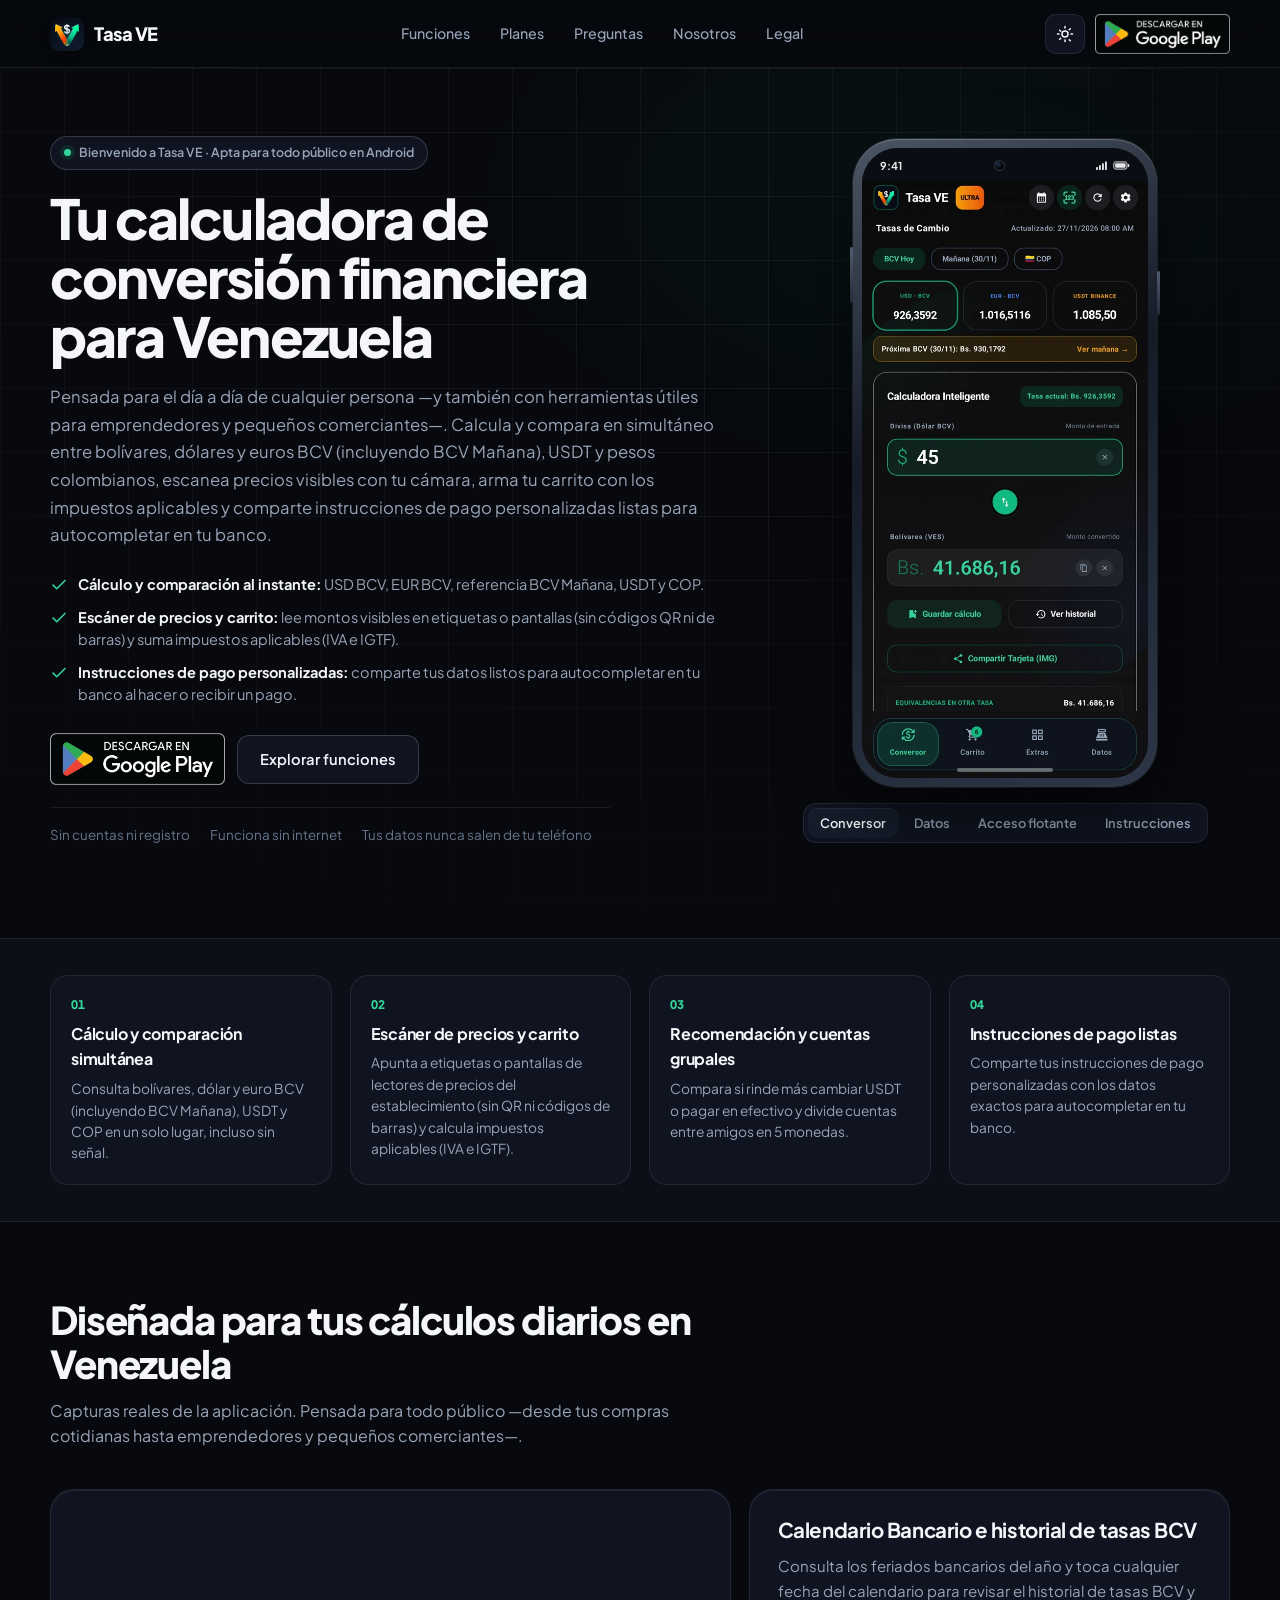
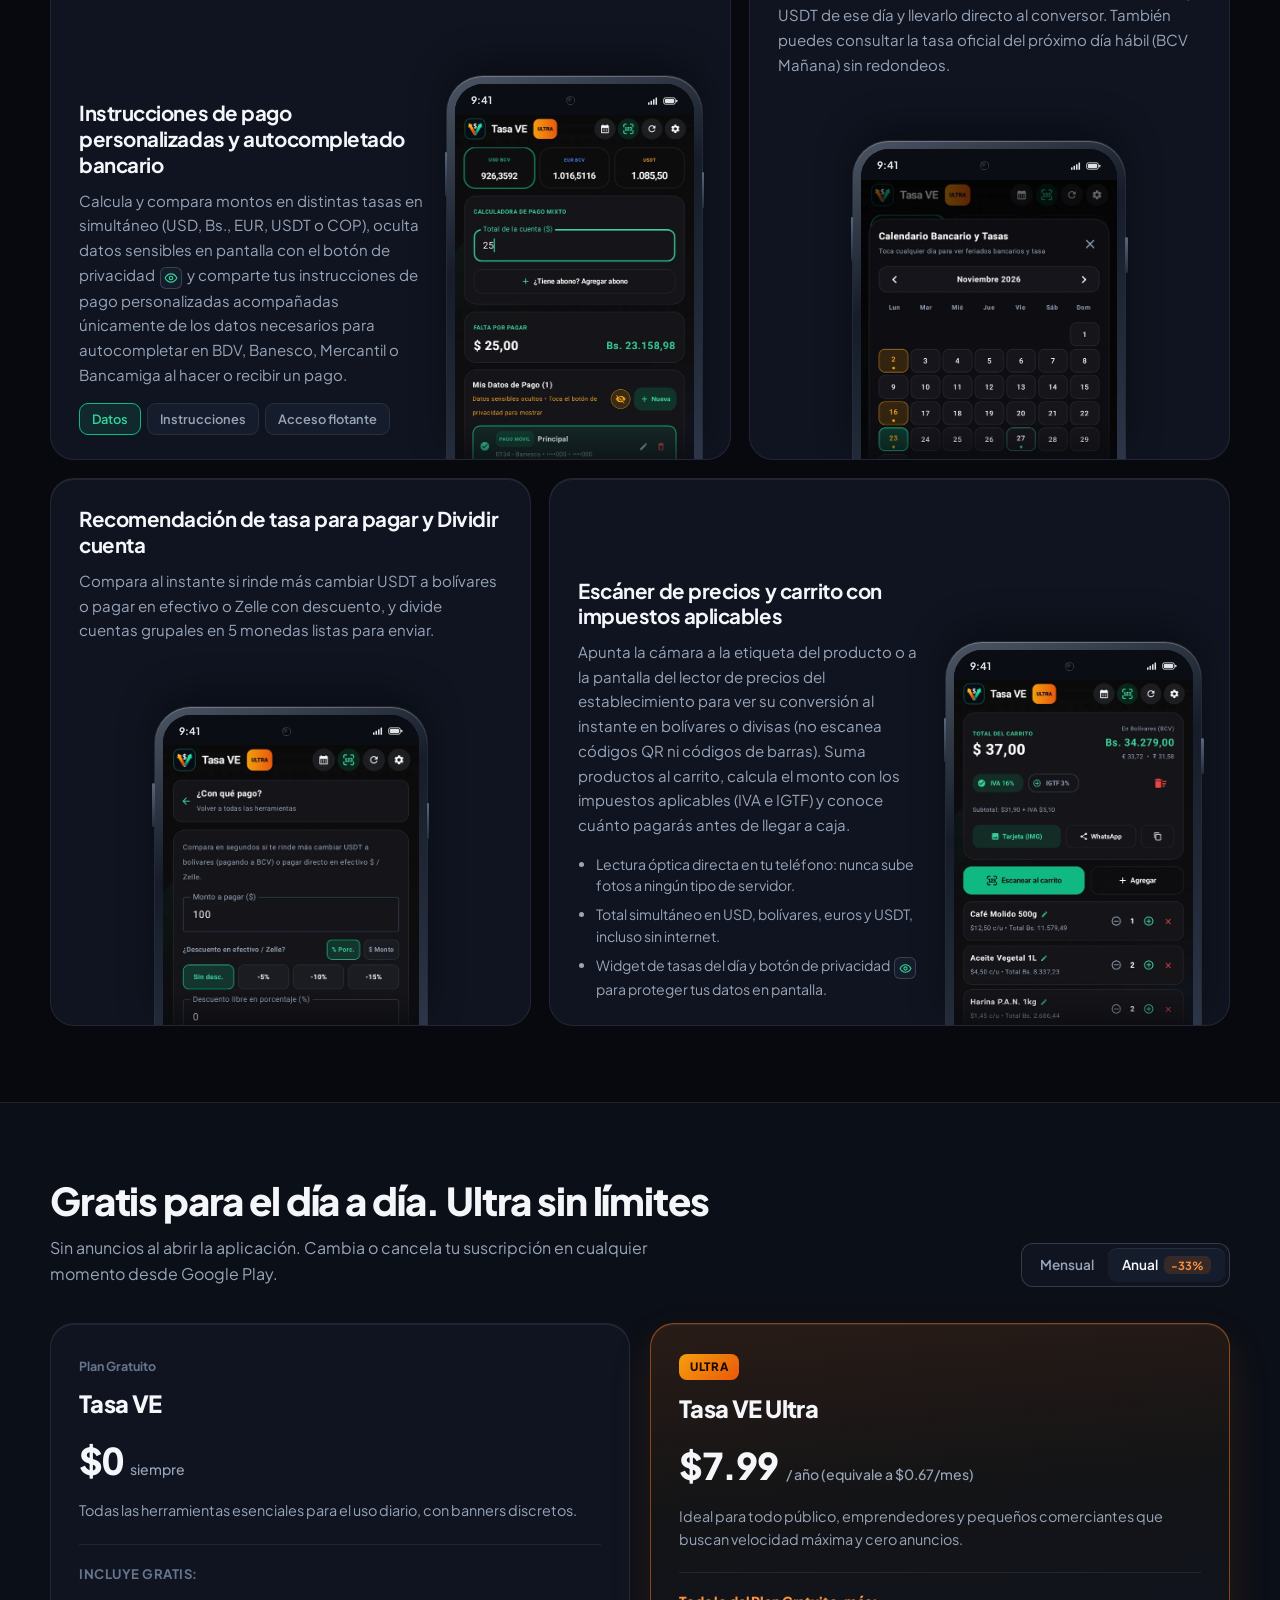
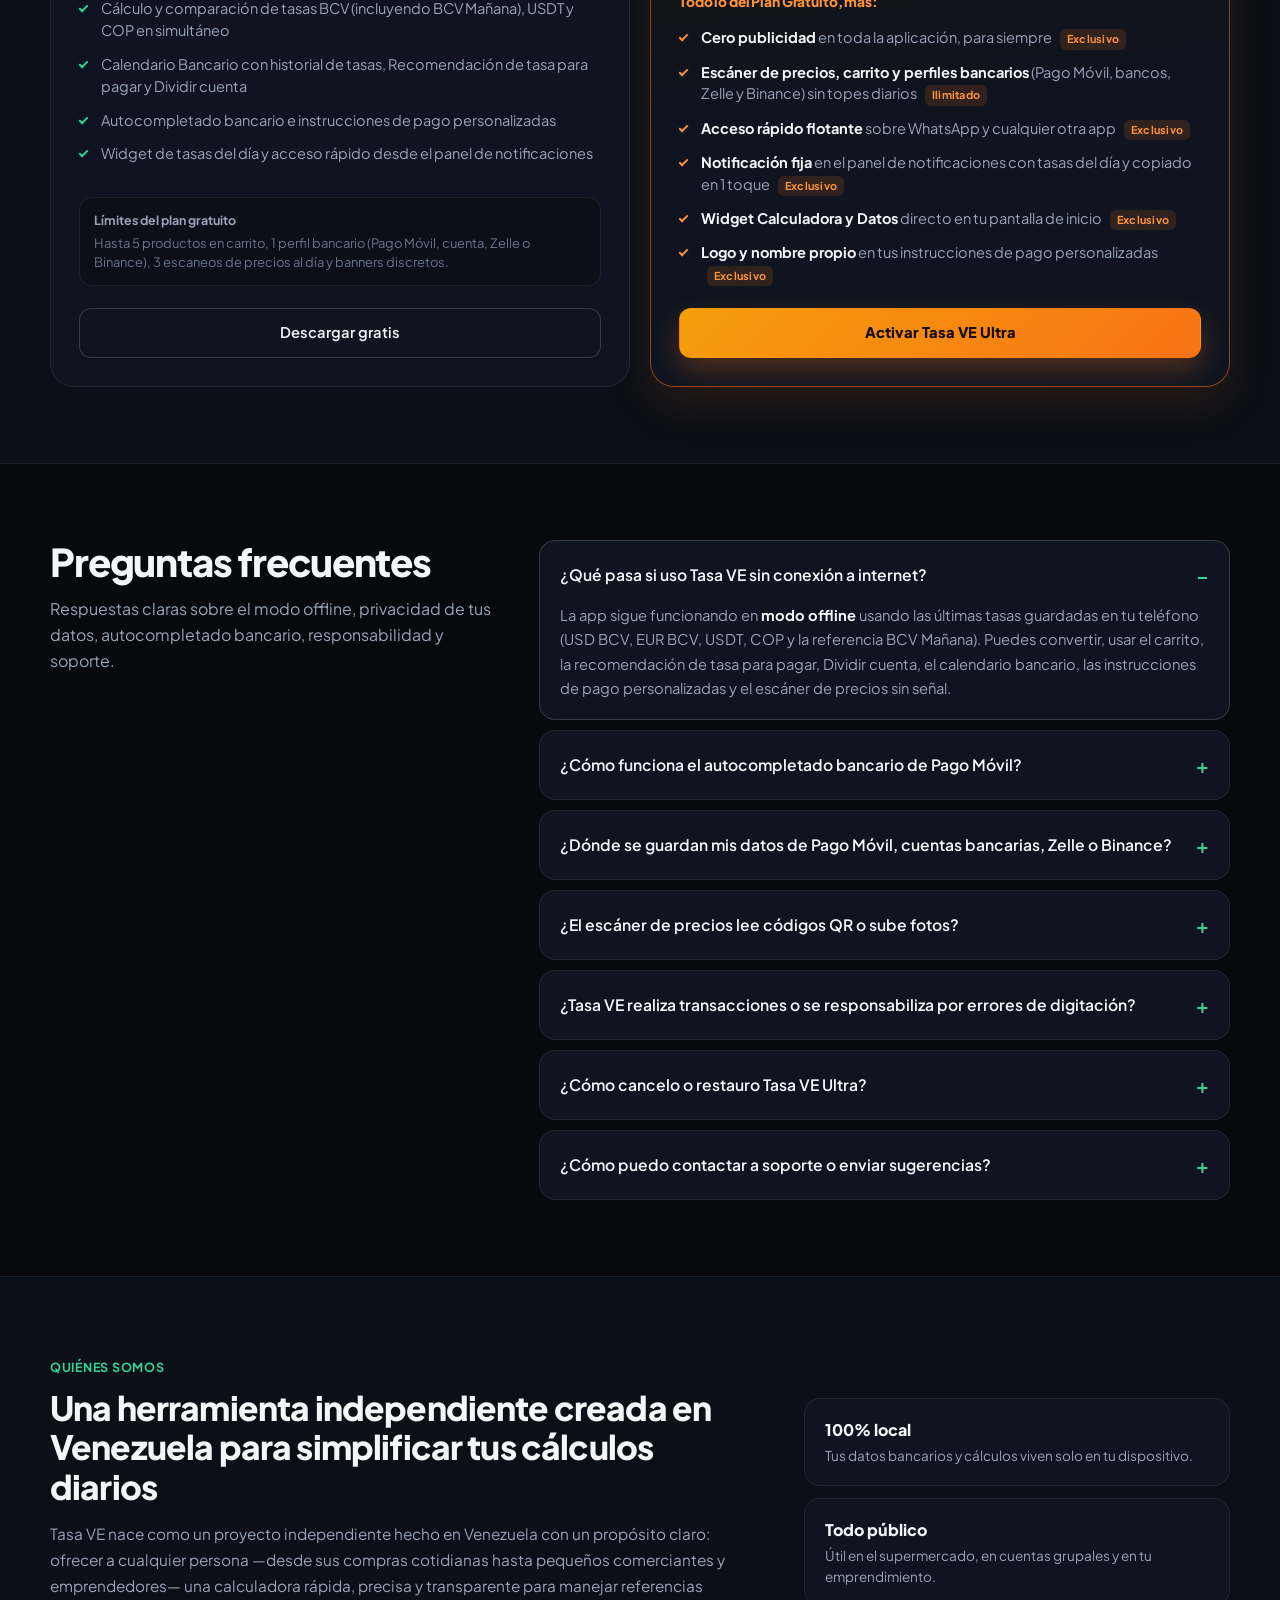
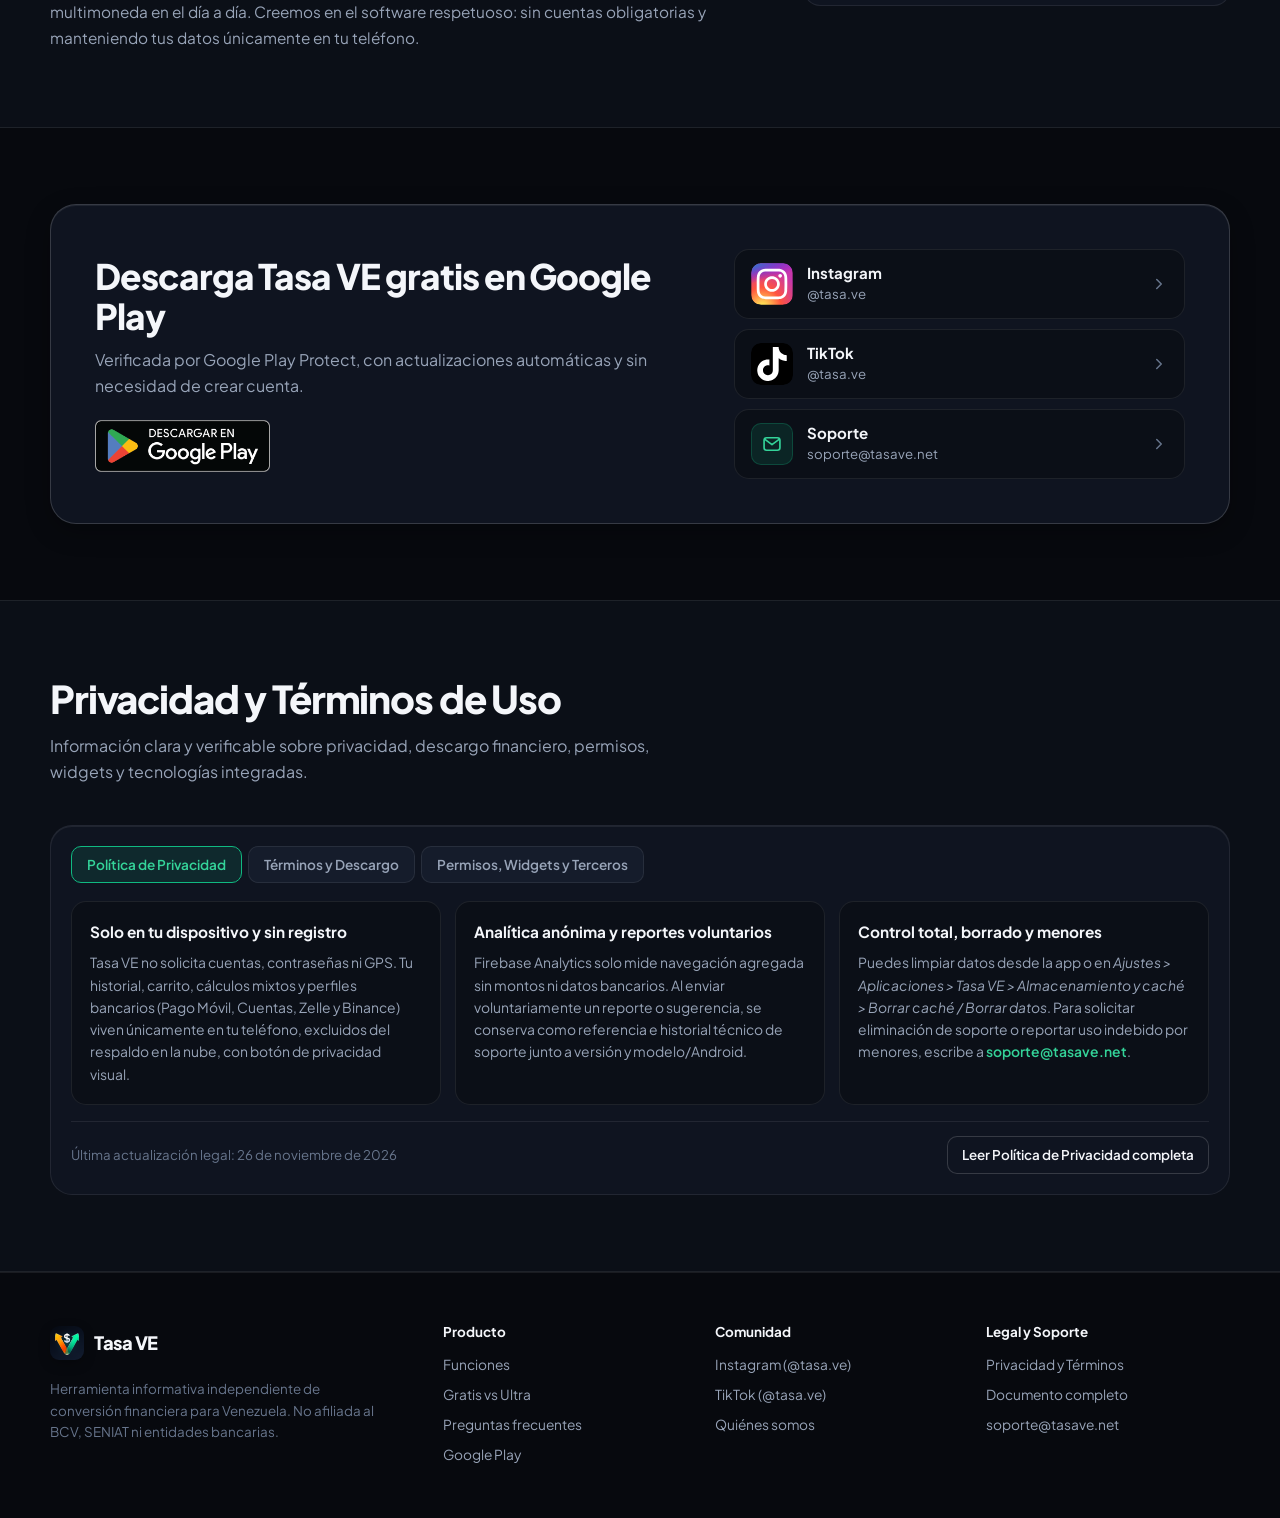
==== commit dcc948b3: "feat: rename Utiles tab to Extras, trim repetitive web disclaimers, refresh all 7 emulator marketing" ====
--- a/docs/index.html
+++ b/docs/index.html
@@ -42,7 +42,7 @@
   <link rel="preconnect" href="https://fonts.googleapis.com">
   <link rel="preconnect" href="https://fonts.gstatic.com" crossorigin>
   <link href="https://fonts.googleapis.com/css2?family=Plus+Jakarta+Sans:wght@400;500;600;700;800&display=swap" rel="stylesheet">
-  <link rel="stylesheet" href="styles.css?v=20261126e">
+  <link rel="stylesheet" href="styles.css?v=20261127">
 
   <!-- JSON-LD Structured Data (SoftwareApplication + WebSite + FAQPage for Rich SEO) -->
   <script type="application/ld+json">
@@ -250,16 +250,16 @@
                     <svg viewBox="0 0 22 12" width="17" height="9" fill="none"><rect x="0.75" y="1.25" width="17.5" height="9.5" rx="2.5" stroke="currentColor" stroke-width="1.3"/><rect x="2.6" y="3" width="13.8" height="6" rx="1.2" fill="currentColor"/><rect x="19.5" y="4" width="1.8" height="4" rx="0.8" fill="currentColor"/></svg>
                   </span>
                 </div>
-                <img id="hero-device-img" src="assets/screens/screen_conversor.webp" alt="Captura real del conversor multitasa de Tasa VE" width="560" height="1169" fetchpriority="high">
+                <img id="hero-device-img" src="assets/screens/screen_conversor.webp?v=20261127" alt="Captura real del conversor multitasa de Tasa VE" width="560" height="1169" fetchpriority="high">
                 <div class="device-homebar" aria-hidden="true"><span></span></div>
               </div>
             </div>
 
             <div class="hero-screen-dock" role="tablist" aria-label="Capturas reales de Tasa VE">
-              <button type="button" class="dock-btn is-active" data-hero-screen="assets/screens/screen_conversor.webp" data-hero-alt="Captura real del conversor multitasa de Tasa VE">Conversor</button>
-              <button type="button" class="dock-btn" data-hero-screen="assets/screens/screen_cobros.webp" data-hero-alt="Captura real de la sección Datos y cálculos mixtos en Tasa VE">Datos</button>
-              <button type="button" class="dock-btn" data-hero-screen="assets/screens/screen_flotante.webp" data-hero-alt="Acceso rápido flotante real de Tasa VE sobre WhatsApp">Acceso flotante</button>
-              <button type="button" class="dock-btn" data-hero-screen="assets/screens/screen_tarjeta.webp" data-hero-alt="Instrucciones de pago personalizadas generadas por Tasa VE">Instrucciones</button>
+              <button type="button" class="dock-btn is-active" data-hero-screen="assets/screens/screen_conversor.webp?v=20261127" data-hero-alt="Captura real del conversor multitasa de Tasa VE">Conversor</button>
+              <button type="button" class="dock-btn" data-hero-screen="assets/screens/screen_cobros.webp?v=20261127" data-hero-alt="Captura real de la sección Datos y cálculos mixtos en Tasa VE">Datos</button>
+              <button type="button" class="dock-btn" data-hero-screen="assets/screens/screen_flotante.webp?v=20261127" data-hero-alt="Acceso rápido flotante real de Tasa VE">Acceso flotante</button>
+              <button type="button" class="dock-btn" data-hero-screen="assets/screens/screen_tarjeta.webp?v=20261127" data-hero-alt="Instrucciones de pago personalizadas generadas por Tasa VE">Instrucciones</button>
             </div>
           </div>
         </div>
@@ -299,7 +299,7 @@
       <div class="container">
         <header class="section-intro">
           <h2>Diseñada para tus cálculos diarios en Venezuela</h2>
-          <p>Capturas reales de la aplicación. Apta para todo público —desde tus compras cotidianas hasta emprendedores y pequeños comerciantes—. Tasa VE solo calcula y organiza montos; nunca maneja dinero ni ejecuta transacciones.</p>
+          <p>Capturas reales de la aplicación. Pensada para todo público —desde tus compras cotidianas hasta emprendedores y pequeños comerciantes—.</p>
         </header>
 
         <div class="bento-grid">
@@ -314,9 +314,9 @@
                   y comparte tus instrucciones de pago personalizadas acompañadas únicamente de los datos necesarios para autocompletar en BDV, Banesco, Mercantil o Bancamiga al hacer o recibir un pago.
                 </p>
                 <div class="bento-switcher" data-spotlight-group="bento-pay">
-                  <button type="button" class="mini-pill is-active" data-src="assets/screens/screen_cobros.webp" data-alt="Sección Datos y cálculos mixtos real de Tasa VE">Datos</button>
-                  <button type="button" class="mini-pill" data-src="assets/screens/screen_tarjeta.webp" data-alt="Instrucciones de pago personalizadas generadas por Tasa VE">Instrucciones</button>
-                  <button type="button" class="mini-pill" data-src="assets/screens/screen_flotante.webp" data-alt="Acceso rápido flotante sobre WhatsApp en Tasa VE">Acceso flotante</button>
+                  <button type="button" class="mini-pill is-active" data-src="assets/screens/screen_cobros.webp?v=20261127" data-alt="Sección Datos y cálculos mixtos real de Tasa VE">Datos</button>
+                  <button type="button" class="mini-pill" data-src="assets/screens/screen_tarjeta.webp?v=20261127" data-alt="Instrucciones de pago personalizadas generadas por Tasa VE">Instrucciones</button>
+                  <button type="button" class="mini-pill" data-src="assets/screens/screen_flotante.webp?v=20261127" data-alt="Acceso rápido flotante real de Tasa VE">Acceso flotante</button>
                 </div>
               </div>
               <div class="bento-device">
@@ -330,7 +330,7 @@
                         <svg viewBox="0 0 22 12" width="15" height="8" fill="none"><rect x="0.75" y="1.25" width="17.5" height="9.5" rx="2.5" stroke="currentColor" stroke-width="1.3"/><rect x="2.6" y="3" width="13.8" height="6" rx="1.2" fill="currentColor"/><rect x="19.5" y="4" width="1.8" height="4" rx="0.8" fill="currentColor"/></svg>
                       </span>
                     </div>
-                    <img id="bento-pay-img" src="assets/screens/screen_cobros.webp" alt="Sección Datos y cálculos mixtos real de Tasa VE" width="560" height="1169" loading="lazy">
+                    <img id="bento-pay-img" src="assets/screens/screen_cobros.webp?v=20261127" alt="Sección Datos y cálculos mixtos real de Tasa VE" width="560" height="1169" loading="lazy">
                   </div>
                 </div>
               </div>
@@ -355,7 +355,7 @@
                         <svg viewBox="0 0 22 12" width="15" height="8" fill="none"><rect x="0.75" y="1.25" width="17.5" height="9.5" rx="2.5" stroke="currentColor" stroke-width="1.3"/><rect x="2.6" y="3" width="13.8" height="6" rx="1.2" fill="currentColor"/><rect x="19.5" y="4" width="1.8" height="4" rx="0.8" fill="currentColor"/></svg>
                       </span>
                     </div>
-                    <img src="assets/screens/screen_calendario.webp" alt="Calendario Bancario e historial de tasas BCV en Tasa VE" width="560" height="1169" loading="lazy">
+                    <img src="assets/screens/screen_calendario.webp?v=20261127" alt="Calendario Bancario e historial de tasas BCV en Tasa VE" width="560" height="1169" loading="lazy">
                   </div>
                 </div>
               </div>
@@ -380,7 +380,7 @@
                         <svg viewBox="0 0 22 12" width="15" height="8" fill="none"><rect x="0.75" y="1.25" width="17.5" height="9.5" rx="2.5" stroke="currentColor" stroke-width="1.3"/><rect x="2.6" y="3" width="13.8" height="6" rx="1.2" fill="currentColor"/><rect x="19.5" y="4" width="1.8" height="4" rx="0.8" fill="currentColor"/></svg>
                       </span>
                     </div>
-                    <img src="assets/screens/screen_utiles.webp" alt="Recomendación de tasa para pagar en Tasa VE" width="560" height="1169" loading="lazy">
+                    <img src="assets/screens/screen_utiles.webp?v=20261127" alt="Recomendación de tasa para pagar en Tasa VE" width="560" height="1169" loading="lazy">
                   </div>
                 </div>
               </div>
@@ -414,7 +414,7 @@
                         <svg viewBox="0 0 22 12" width="15" height="8" fill="none"><rect x="0.75" y="1.25" width="17.5" height="9.5" rx="2.5" stroke="currentColor" stroke-width="1.3"/><rect x="2.6" y="3" width="13.8" height="6" rx="1.2" fill="currentColor"/><rect x="19.5" y="4" width="1.8" height="4" rx="0.8" fill="currentColor"/></svg>
                       </span>
                     </div>
-                    <img src="assets/screens/screen_carrito.webp" alt="Carrito de compras con cálculo de impuestos aplicables en Tasa VE" width="560" height="1169" loading="lazy">
+                    <img src="assets/screens/screen_carrito.webp?v=20261127" alt="Carrito de compras con cálculo de impuestos aplicables en Tasa VE" width="560" height="1169" loading="lazy">
                   </div>
                 </div>
               </div>
@@ -553,7 +553,7 @@
             <span class="about-kicker">Quiénes somos</span>
             <h2>Una herramienta independiente creada en Venezuela para simplificar tus cálculos diarios</h2>
             <p>
-              Tasa VE nace como un proyecto independiente hecho en Venezuela con un propósito claro: ofrecer a cualquier persona —desde sus compras cotidianas hasta pequeños comerciantes y emprendedores— una calculadora rápida, precisa y transparente para manejar referencias multimoneda en el día a día. Creemos en el software respetuoso: sin cuentas obligatorias, sin manejar tu dinero y manteniendo tus datos únicamente en tu teléfono.
+              Tasa VE nace como un proyecto independiente hecho en Venezuela con un propósito claro: ofrecer a cualquier persona —desde sus compras cotidianas hasta pequeños comerciantes y emprendedores— una calculadora rápida, precisa y transparente para manejar referencias multimoneda en el día a día. Creemos en el software respetuoso: sin cuentas obligatorias y manteniendo tus datos únicamente en tu teléfono.
             </p>
           </div>
           <div class="about-stats">
@@ -767,6 +767,6 @@
     </a>
   </div>
 
-  <script src="app.js?v=20261126e"></script>
+  <script src="app.js?v=20261127"></script>
 </body>
 </html>
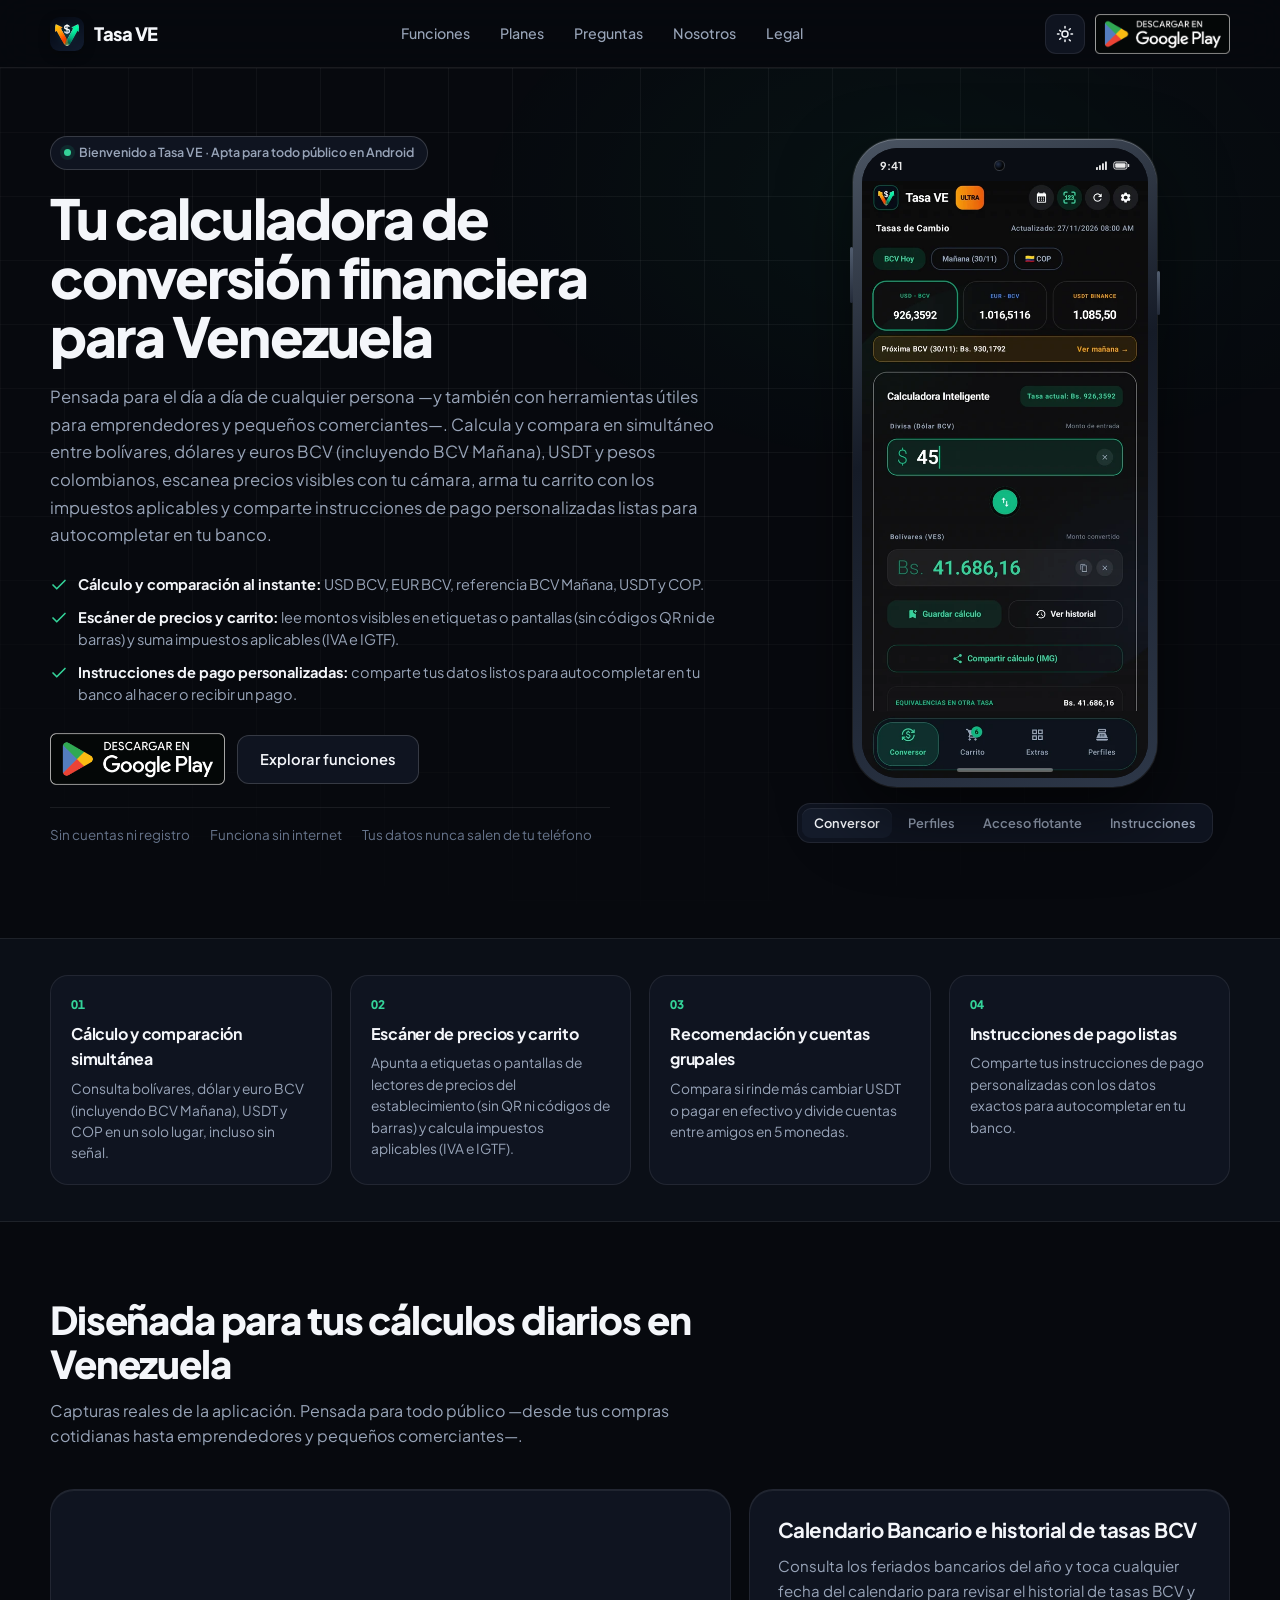
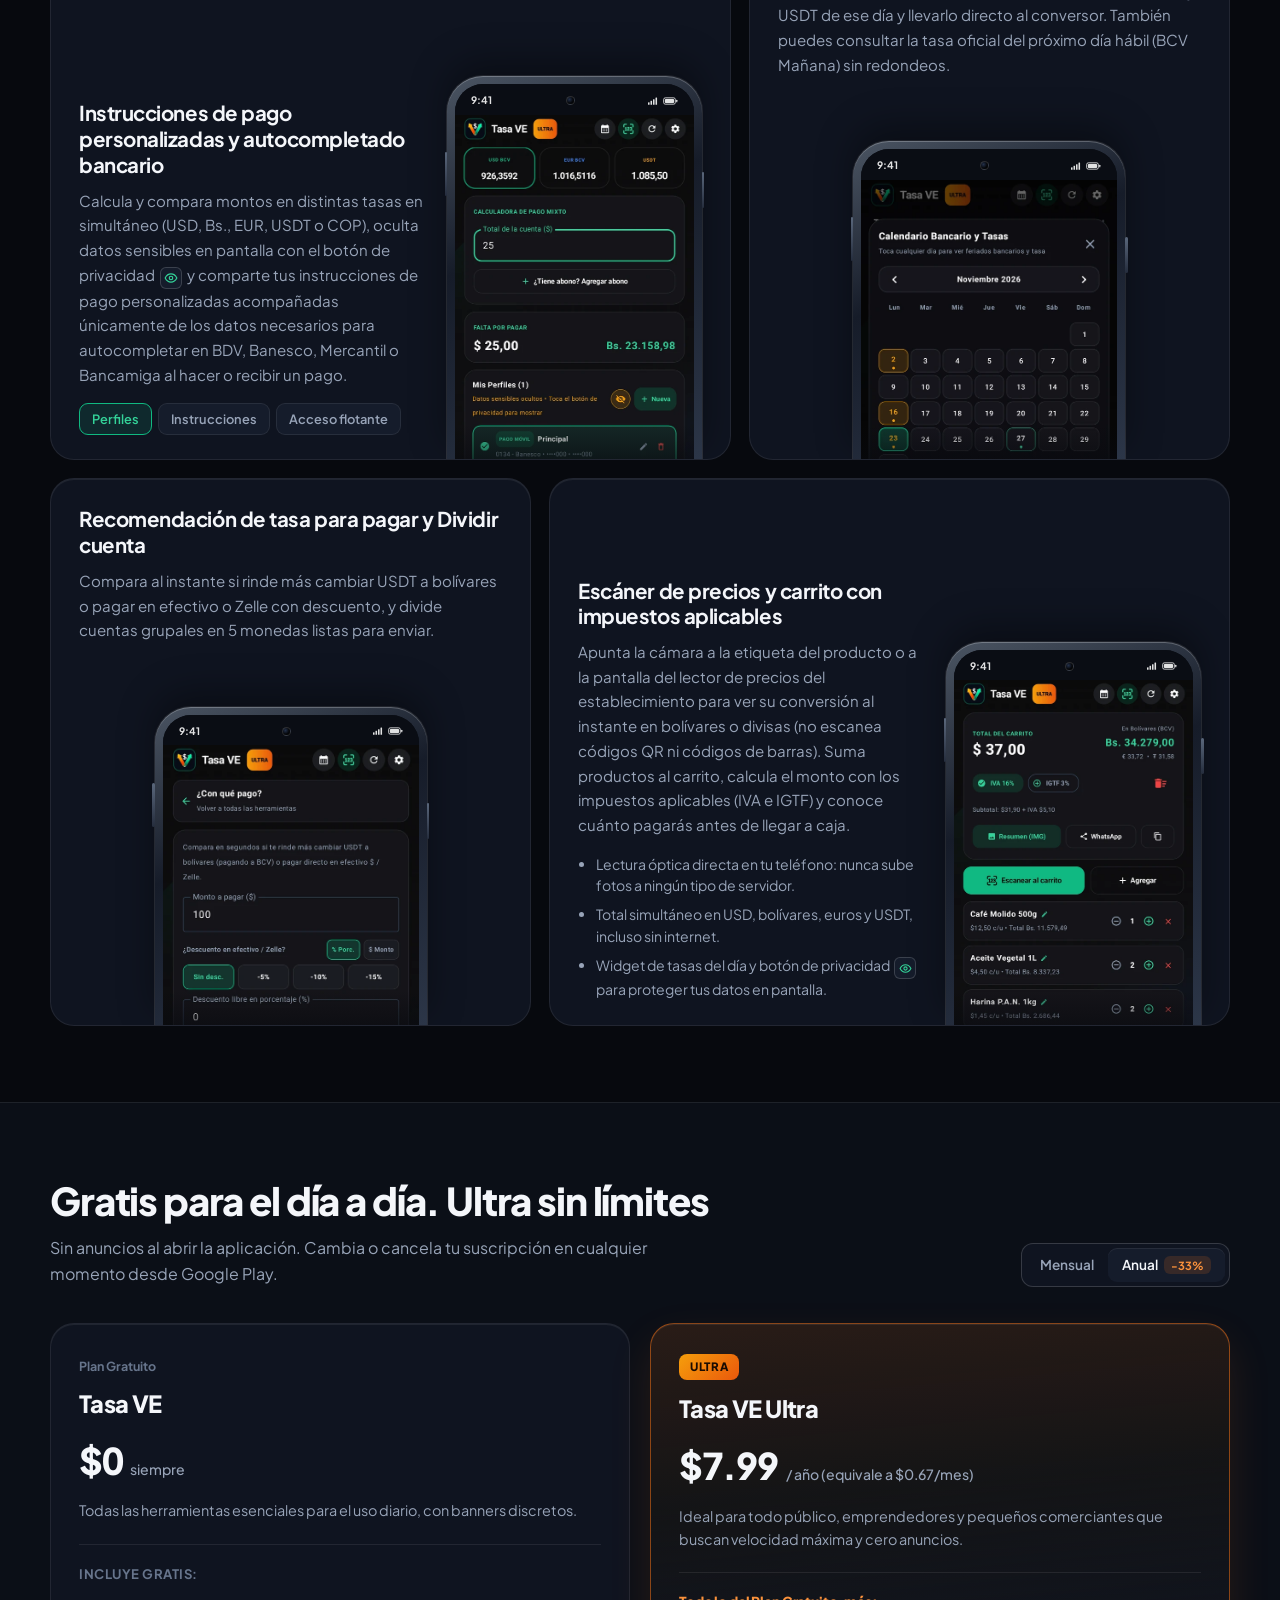
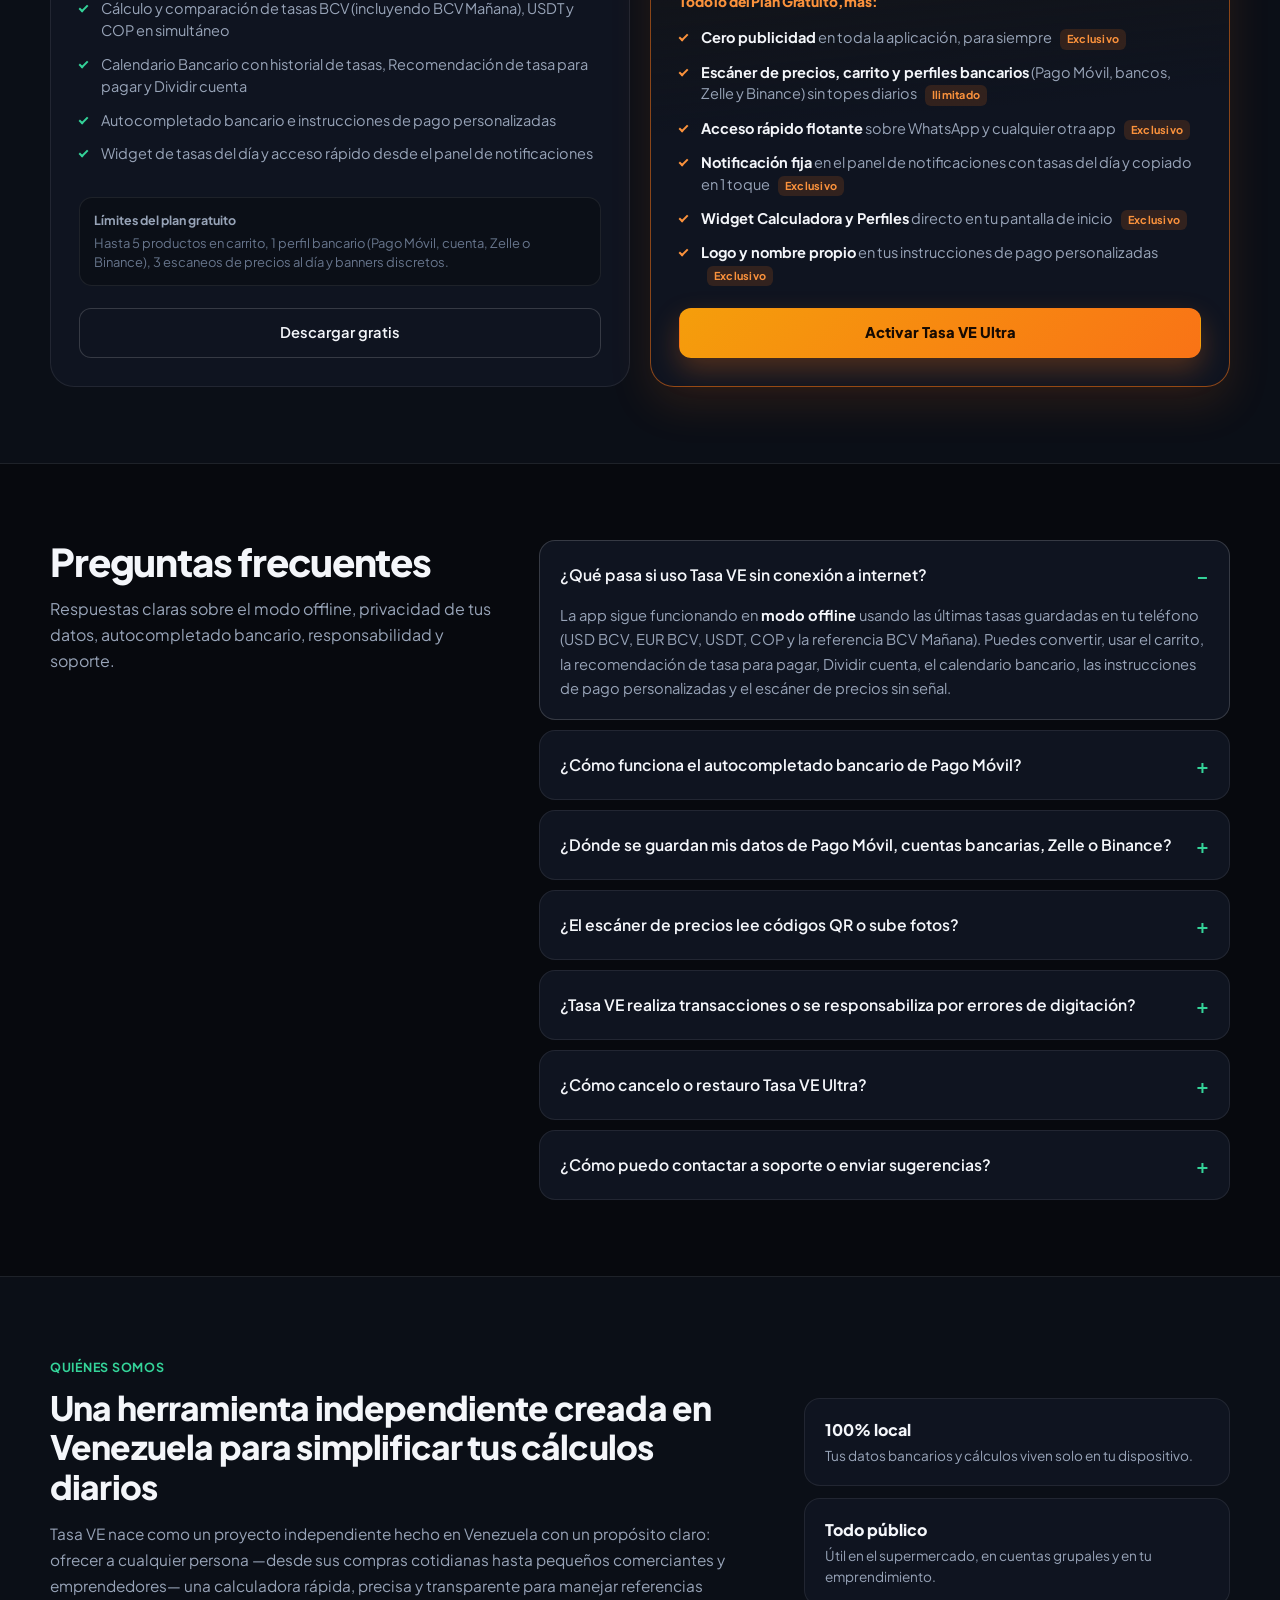
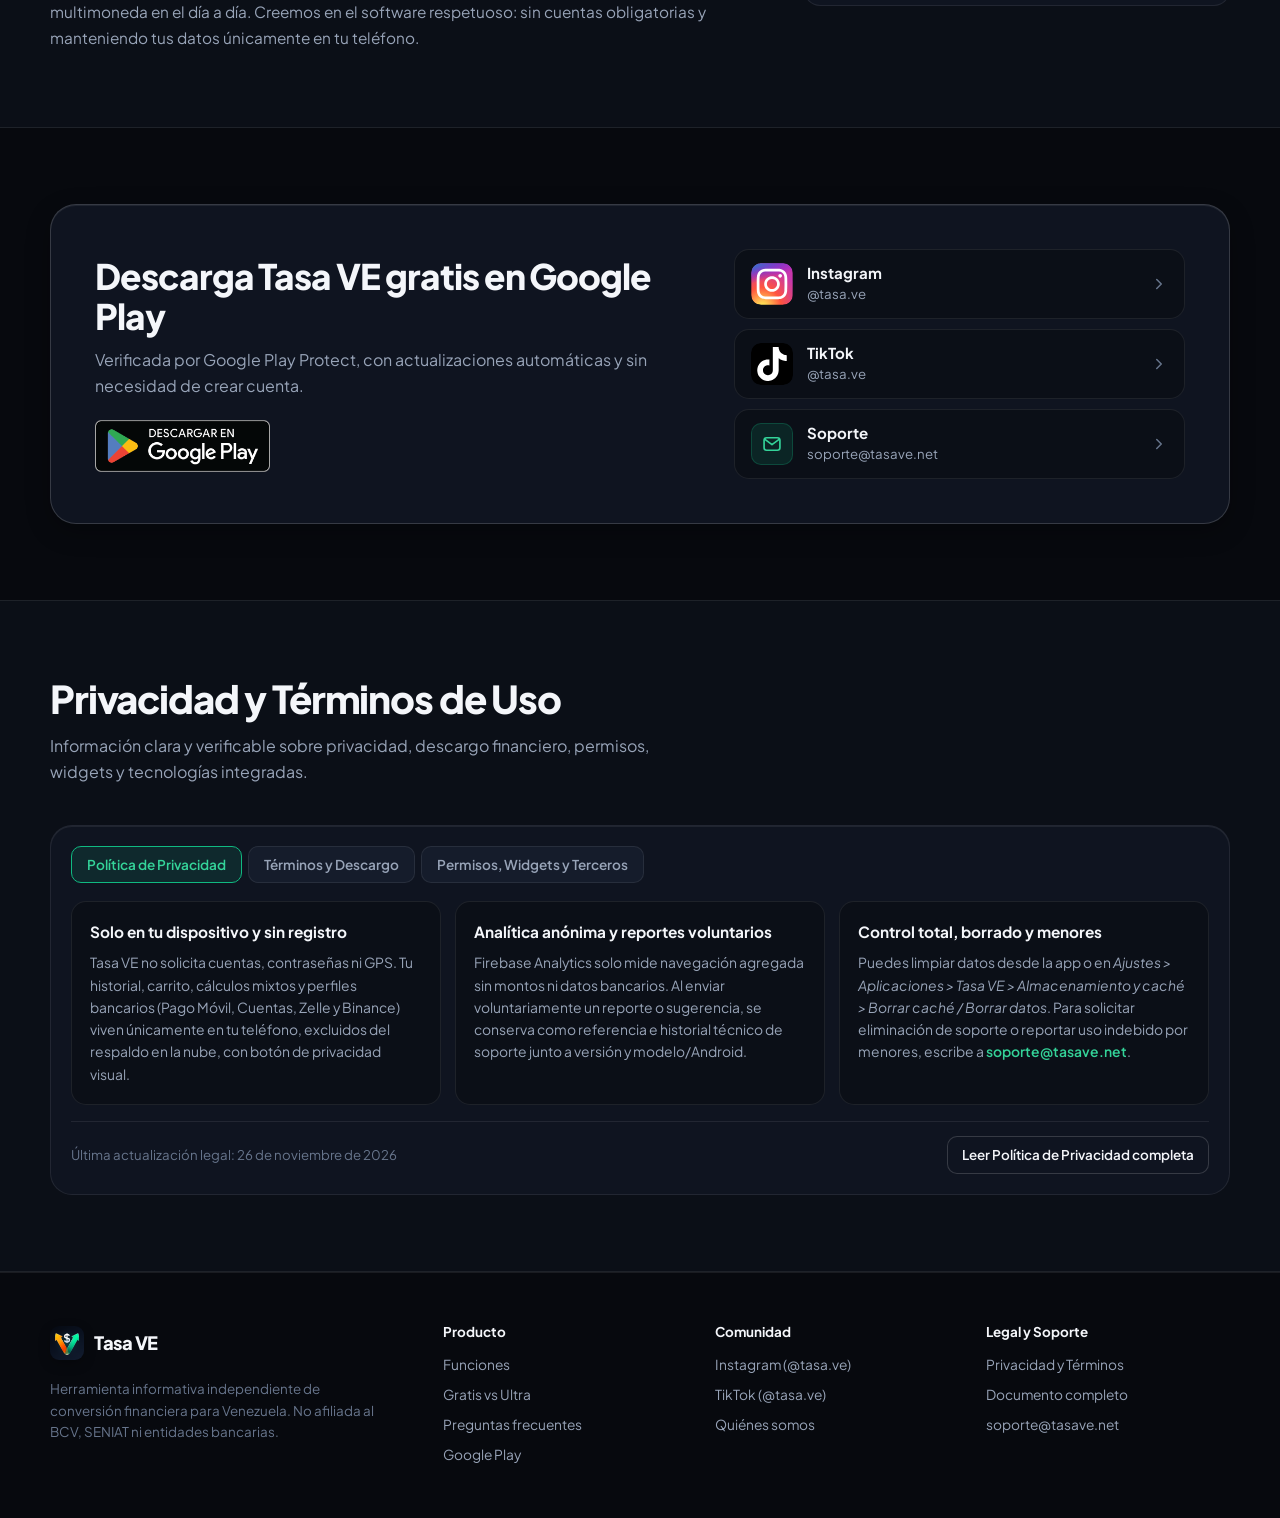
==== commit 60421446: "feat(ui,web): rename Datos tab to Perfiles, fuse Compartir perfil button, refresh screenshots" ====
--- a/docs/index.html
+++ b/docs/index.html
@@ -42,7 +42,7 @@
   <link rel="preconnect" href="https://fonts.googleapis.com">
   <link rel="preconnect" href="https://fonts.gstatic.com" crossorigin>
   <link href="https://fonts.googleapis.com/css2?family=Plus+Jakarta+Sans:wght@400;500;600;700;800&display=swap" rel="stylesheet">
-  <link rel="stylesheet" href="styles.css?v=20261127">
+  <link rel="stylesheet" href="styles.css?v=20261127b">
 
   <!-- JSON-LD Structured Data (SoftwareApplication + WebSite + FAQPage for Rich SEO) -->
   <script type="application/ld+json">
@@ -106,7 +106,7 @@
             "name": "¿Dónde se guardan mis datos de Pago Móvil, cuentas bancarias, Zelle o Binance?",
             "acceptedAnswer": {
               "@type": "Answer",
-              "text": "Tus datos nunca salen de tu teléfono: se almacenan exclusivamente en el espacio privado de tu equipo Android, sin cuentas ni servidores propios y excluidos del respaldo automático en la nube. También cuentas con un botón de privacidad visual en Datos y en el Widget de pantalla de inicio (Ultra) para ocultarlos al instante."
+              "text": "Tus datos nunca salen de tu teléfono: se almacenan exclusivamente en el espacio privado de tu equipo Android, sin cuentas ni servidores propios y excluidos del respaldo automático en la nube. También cuentas con un botón de privacidad visual en Perfiles y en el Widget de pantalla de inicio (Ultra) para ocultarlos al instante."
             }
           },
           {
@@ -250,16 +250,16 @@
                     <svg viewBox="0 0 22 12" width="17" height="9" fill="none"><rect x="0.75" y="1.25" width="17.5" height="9.5" rx="2.5" stroke="currentColor" stroke-width="1.3"/><rect x="2.6" y="3" width="13.8" height="6" rx="1.2" fill="currentColor"/><rect x="19.5" y="4" width="1.8" height="4" rx="0.8" fill="currentColor"/></svg>
                   </span>
                 </div>
-                <img id="hero-device-img" src="assets/screens/screen_conversor.webp?v=20261127" alt="Captura real del conversor multitasa de Tasa VE" width="560" height="1169" fetchpriority="high">
+                <img id="hero-device-img" src="assets/screens/screen_conversor.webp?v=20261127b" alt="Captura real del conversor multitasa de Tasa VE" width="560" height="1169" fetchpriority="high">
                 <div class="device-homebar" aria-hidden="true"><span></span></div>
               </div>
             </div>
 
             <div class="hero-screen-dock" role="tablist" aria-label="Capturas reales de Tasa VE">
-              <button type="button" class="dock-btn is-active" data-hero-screen="assets/screens/screen_conversor.webp?v=20261127" data-hero-alt="Captura real del conversor multitasa de Tasa VE">Conversor</button>
-              <button type="button" class="dock-btn" data-hero-screen="assets/screens/screen_cobros.webp?v=20261127" data-hero-alt="Captura real de la sección Datos y cálculos mixtos en Tasa VE">Datos</button>
-              <button type="button" class="dock-btn" data-hero-screen="assets/screens/screen_flotante.webp?v=20261127" data-hero-alt="Acceso rápido flotante real de Tasa VE">Acceso flotante</button>
-              <button type="button" class="dock-btn" data-hero-screen="assets/screens/screen_tarjeta.webp?v=20261127" data-hero-alt="Instrucciones de pago personalizadas generadas por Tasa VE">Instrucciones</button>
+              <button type="button" class="dock-btn is-active" data-hero-screen="assets/screens/screen_conversor.webp?v=20261127b" data-hero-alt="Captura real del conversor multitasa de Tasa VE">Conversor</button>
+              <button type="button" class="dock-btn" data-hero-screen="assets/screens/screen_cobros.webp?v=20261127b" data-hero-alt="Captura real de la sección Perfiles y cálculos mixtos en Tasa VE">Perfiles</button>
+              <button type="button" class="dock-btn" data-hero-screen="assets/screens/screen_flotante.webp?v=20261127b" data-hero-alt="Acceso rápido flotante real de Tasa VE">Acceso flotante</button>
+              <button type="button" class="dock-btn" data-hero-screen="assets/screens/screen_tarjeta.webp?v=20261127b" data-hero-alt="Instrucciones de pago personalizadas generadas por Tasa VE">Instrucciones</button>
             </div>
           </div>
         </div>
@@ -314,9 +314,9 @@
                   y comparte tus instrucciones de pago personalizadas acompañadas únicamente de los datos necesarios para autocompletar en BDV, Banesco, Mercantil o Bancamiga al hacer o recibir un pago.
                 </p>
                 <div class="bento-switcher" data-spotlight-group="bento-pay">
-                  <button type="button" class="mini-pill is-active" data-src="assets/screens/screen_cobros.webp?v=20261127" data-alt="Sección Datos y cálculos mixtos real de Tasa VE">Datos</button>
-                  <button type="button" class="mini-pill" data-src="assets/screens/screen_tarjeta.webp?v=20261127" data-alt="Instrucciones de pago personalizadas generadas por Tasa VE">Instrucciones</button>
-                  <button type="button" class="mini-pill" data-src="assets/screens/screen_flotante.webp?v=20261127" data-alt="Acceso rápido flotante real de Tasa VE">Acceso flotante</button>
+                  <button type="button" class="mini-pill is-active" data-src="assets/screens/screen_cobros.webp?v=20261127b" data-alt="Sección Perfiles y cálculos mixtos real de Tasa VE">Perfiles</button>
+                  <button type="button" class="mini-pill" data-src="assets/screens/screen_tarjeta.webp?v=20261127b" data-alt="Instrucciones de pago personalizadas generadas por Tasa VE">Instrucciones</button>
+                  <button type="button" class="mini-pill" data-src="assets/screens/screen_flotante.webp?v=20261127b" data-alt="Acceso rápido flotante real de Tasa VE">Acceso flotante</button>
                 </div>
               </div>
               <div class="bento-device">
@@ -330,7 +330,7 @@
                         <svg viewBox="0 0 22 12" width="15" height="8" fill="none"><rect x="0.75" y="1.25" width="17.5" height="9.5" rx="2.5" stroke="currentColor" stroke-width="1.3"/><rect x="2.6" y="3" width="13.8" height="6" rx="1.2" fill="currentColor"/><rect x="19.5" y="4" width="1.8" height="4" rx="0.8" fill="currentColor"/></svg>
                       </span>
                     </div>
-                    <img id="bento-pay-img" src="assets/screens/screen_cobros.webp?v=20261127" alt="Sección Datos y cálculos mixtos real de Tasa VE" width="560" height="1169" loading="lazy">
+                    <img id="bento-pay-img" src="assets/screens/screen_cobros.webp?v=20261127b" alt="Sección Perfiles y cálculos mixtos real de Tasa VE" width="560" height="1169" loading="lazy">
                   </div>
                 </div>
               </div>
@@ -355,7 +355,7 @@
                         <svg viewBox="0 0 22 12" width="15" height="8" fill="none"><rect x="0.75" y="1.25" width="17.5" height="9.5" rx="2.5" stroke="currentColor" stroke-width="1.3"/><rect x="2.6" y="3" width="13.8" height="6" rx="1.2" fill="currentColor"/><rect x="19.5" y="4" width="1.8" height="4" rx="0.8" fill="currentColor"/></svg>
                       </span>
                     </div>
-                    <img src="assets/screens/screen_calendario.webp?v=20261127" alt="Calendario Bancario e historial de tasas BCV en Tasa VE" width="560" height="1169" loading="lazy">
+                    <img src="assets/screens/screen_calendario.webp?v=20261127b" alt="Calendario Bancario e historial de tasas BCV en Tasa VE" width="560" height="1169" loading="lazy">
                   </div>
                 </div>
               </div>
@@ -380,7 +380,7 @@
                         <svg viewBox="0 0 22 12" width="15" height="8" fill="none"><rect x="0.75" y="1.25" width="17.5" height="9.5" rx="2.5" stroke="currentColor" stroke-width="1.3"/><rect x="2.6" y="3" width="13.8" height="6" rx="1.2" fill="currentColor"/><rect x="19.5" y="4" width="1.8" height="4" rx="0.8" fill="currentColor"/></svg>
                       </span>
                     </div>
-                    <img src="assets/screens/screen_utiles.webp?v=20261127" alt="Recomendación de tasa para pagar en Tasa VE" width="560" height="1169" loading="lazy">
+                    <img src="assets/screens/screen_utiles.webp?v=20261127b" alt="Recomendación de tasa para pagar en Tasa VE" width="560" height="1169" loading="lazy">
                   </div>
                 </div>
               </div>
@@ -414,7 +414,7 @@
                         <svg viewBox="0 0 22 12" width="15" height="8" fill="none"><rect x="0.75" y="1.25" width="17.5" height="9.5" rx="2.5" stroke="currentColor" stroke-width="1.3"/><rect x="2.6" y="3" width="13.8" height="6" rx="1.2" fill="currentColor"/><rect x="19.5" y="4" width="1.8" height="4" rx="0.8" fill="currentColor"/></svg>
                       </span>
                     </div>
-                    <img src="assets/screens/screen_carrito.webp?v=20261127" alt="Carrito de compras con cálculo de impuestos aplicables en Tasa VE" width="560" height="1169" loading="lazy">
+                    <img src="assets/screens/screen_carrito.webp?v=20261127b" alt="Carrito de compras con cálculo de impuestos aplicables en Tasa VE" width="560" height="1169" loading="lazy">
                   </div>
                 </div>
               </div>
@@ -482,7 +482,7 @@
                 <li><strong>Escáner de precios, carrito y perfiles bancarios</strong> (Pago Móvil, bancos, Zelle y Binance) sin topes diarios <span class="perk-tag">Ilimitado</span></li>
                 <li><strong>Acceso rápido flotante</strong> sobre WhatsApp y cualquier otra app <span class="perk-tag">Exclusivo</span></li>
                 <li><strong>Notificación fija</strong> en el panel de notificaciones con tasas del día y copiado en 1 toque <span class="perk-tag">Exclusivo</span></li>
-                <li><strong>Widget Calculadora y Datos</strong> directo en tu pantalla de inicio <span class="perk-tag">Exclusivo</span></li>
+                <li><strong>Widget Calculadora y Perfiles</strong> directo en tu pantalla de inicio <span class="perk-tag">Exclusivo</span></li>
                 <li><strong>Logo y nombre propio</strong> en tus instrucciones de pago personalizadas <span class="perk-tag">Exclusivo</span></li>
               </ul>
             </div>
@@ -510,7 +510,7 @@
 
           <details class="faq-row">
             <summary>¿Cómo funciona el autocompletado bancario de Pago Móvil?</summary>
-            <p>Al tocar <em>Copiar datos</em> o compartir tus <strong>instrucciones de pago personalizadas</strong> por WhatsApp, la imagen muestra el desglose del cálculo, mientras que el texto copiable envía únicamente los datos necesarios para realizar tu transacción (código de banco, cédula, teléfono y monto exacto en bolívares) para que bancos como BDV, Banesco, Mercantil o Bancamiga autocompleten los campos al pegar.</p>
+            <p>Al tocar <em>Compartir perfil</em> para enviar tus <strong>instrucciones de pago personalizadas</strong> por WhatsApp u otra app, la imagen muestra el desglose del cálculo, mientras que el texto adjunto envía únicamente los datos necesarios para realizar tu transacción (código de banco, cédula, teléfono y monto exacto en bolívares) para que bancos como BDV, Banesco, Mercantil o Bancamiga autocompleten los campos al pegar.</p>
           </details>
 
           <details class="faq-row">
@@ -518,7 +518,7 @@
             <p>
               Tus datos nunca salen de tu teléfono: viven exclusivamente en el almacenamiento privado de tu equipo Android, sin cuentas ni servidores propios, y excluidos del respaldo automático en la nube. También cuentas con un <strong>botón de privacidad visual</strong>
               <span class="inline-eye-badge" title="Botón de privacidad visual" aria-label="ícono de privacidad"><svg viewBox="0 0 24 24" width="13" height="13" fill="none" stroke="currentColor" stroke-width="2" stroke-linecap="round" stroke-linejoin="round" aria-hidden="true"><path d="M2 12s3.5-7 10-7 10 7 10 7-3.5 7-10 7-10-7-10-7Z"/><circle cx="12" cy="12" r="3"/></svg></span>
-              en la sección Datos y en el Widget de pantalla de inicio (Ultra) para ocultarlos al instante.
+              en la sección Perfiles y en el Widget de pantalla de inicio (Ultra) para ocultarlos al instante.
             </p>
           </details>
 
@@ -767,6 +767,6 @@
     </a>
   </div>
 
-  <script src="app.js?v=20261127"></script>
+  <script src="app.js?v=20261127b"></script>
 </body>
 </html>
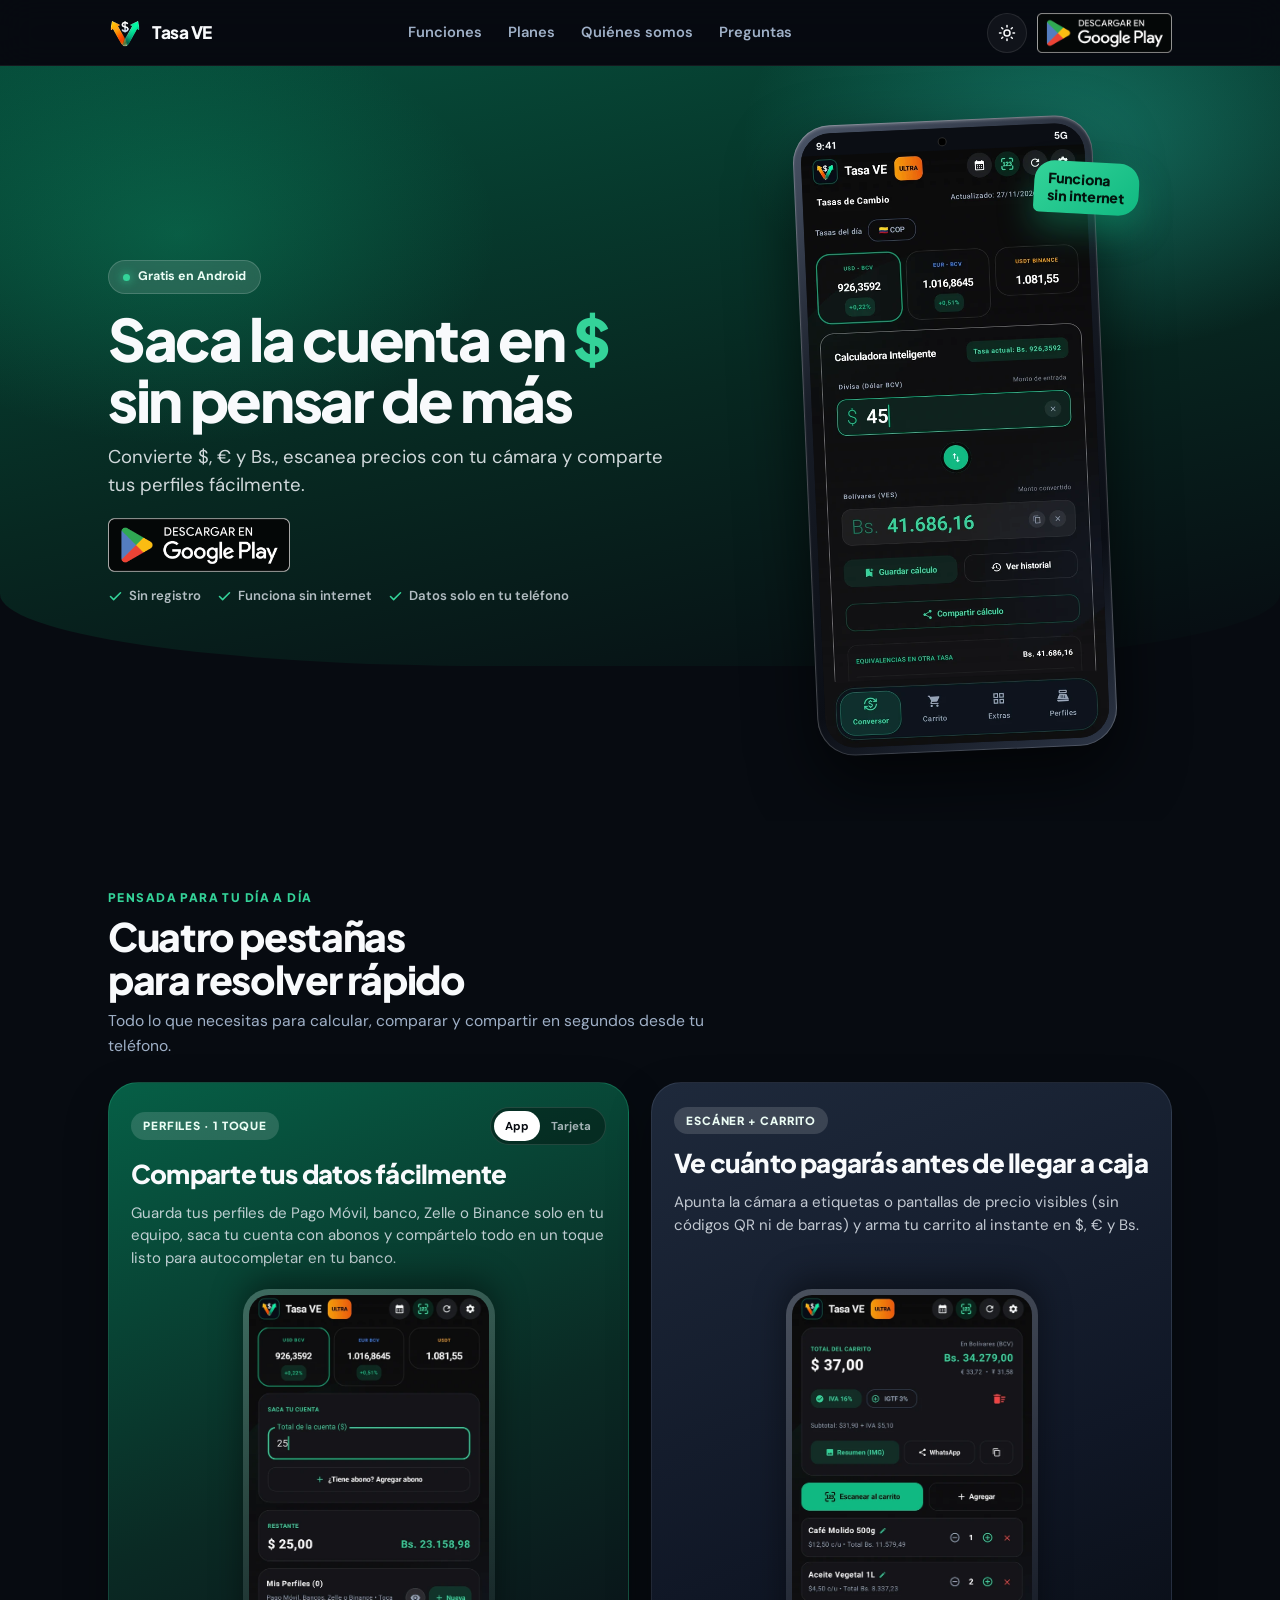
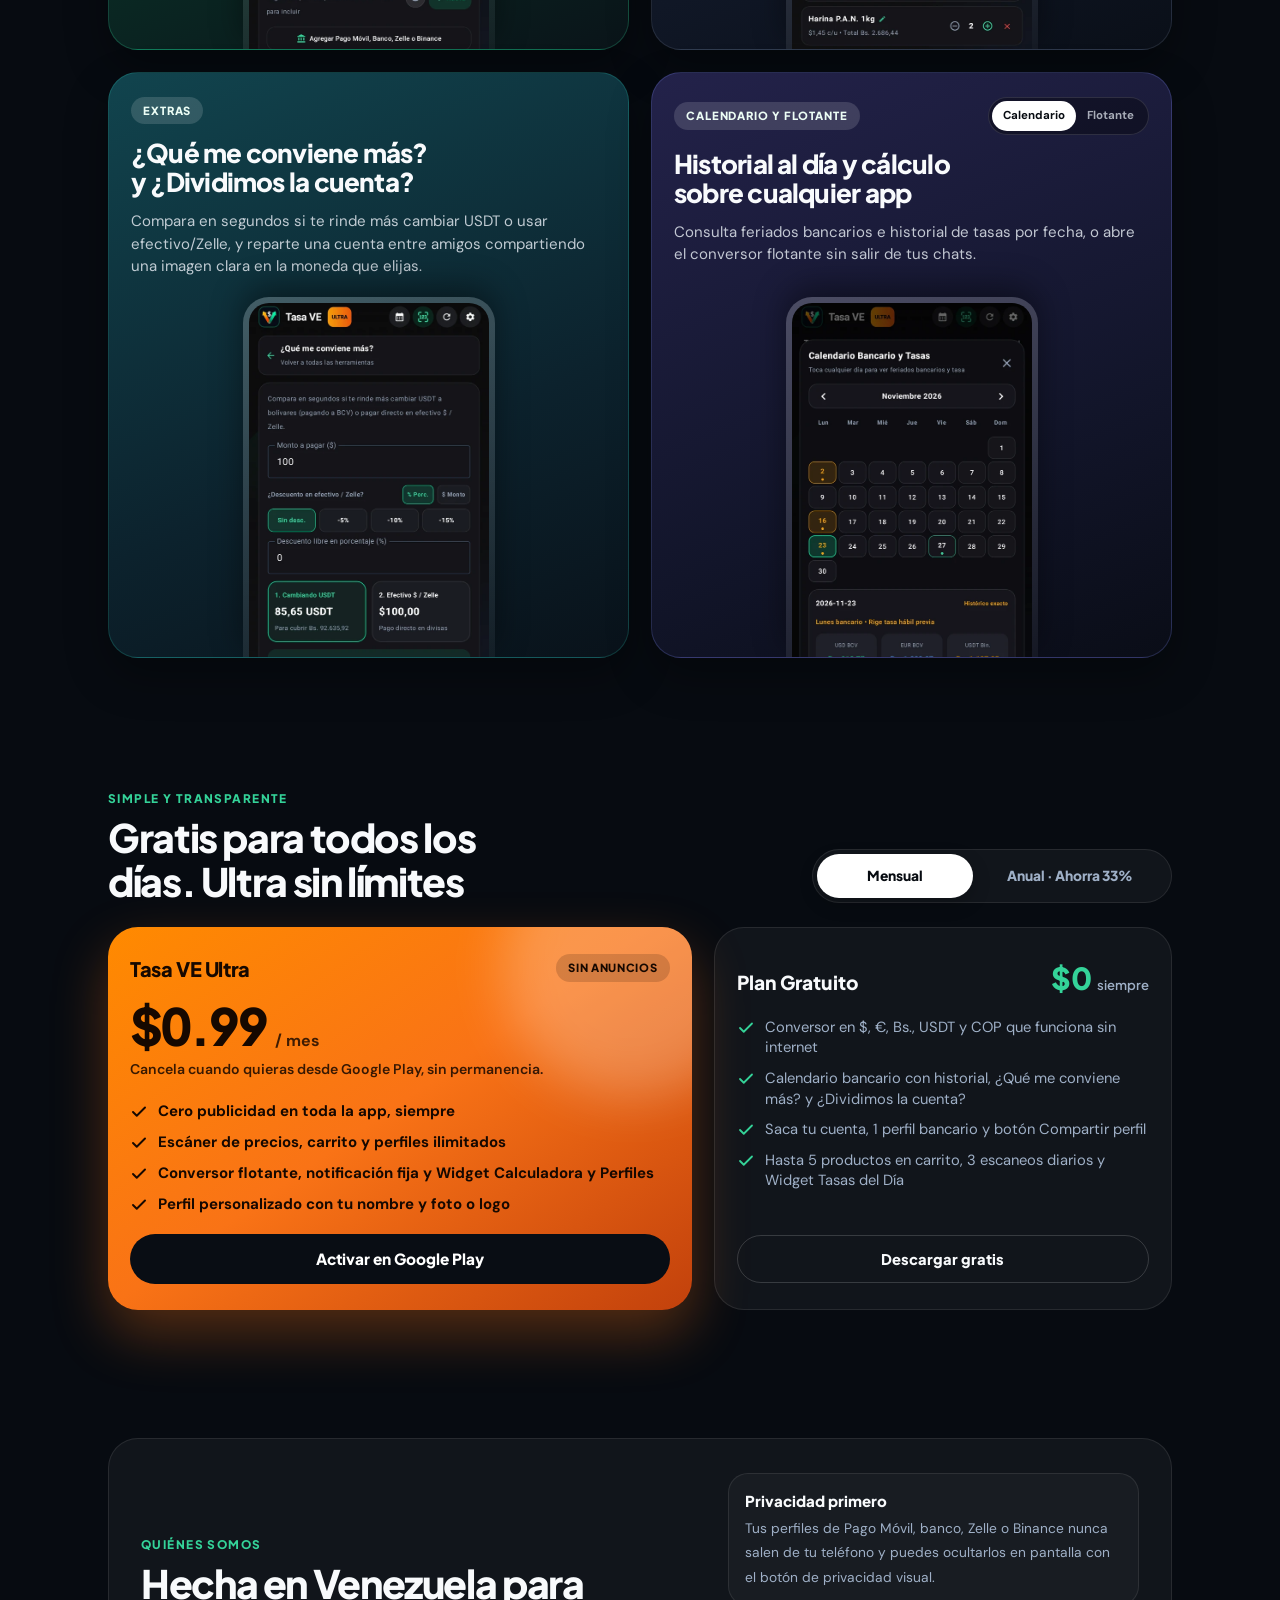
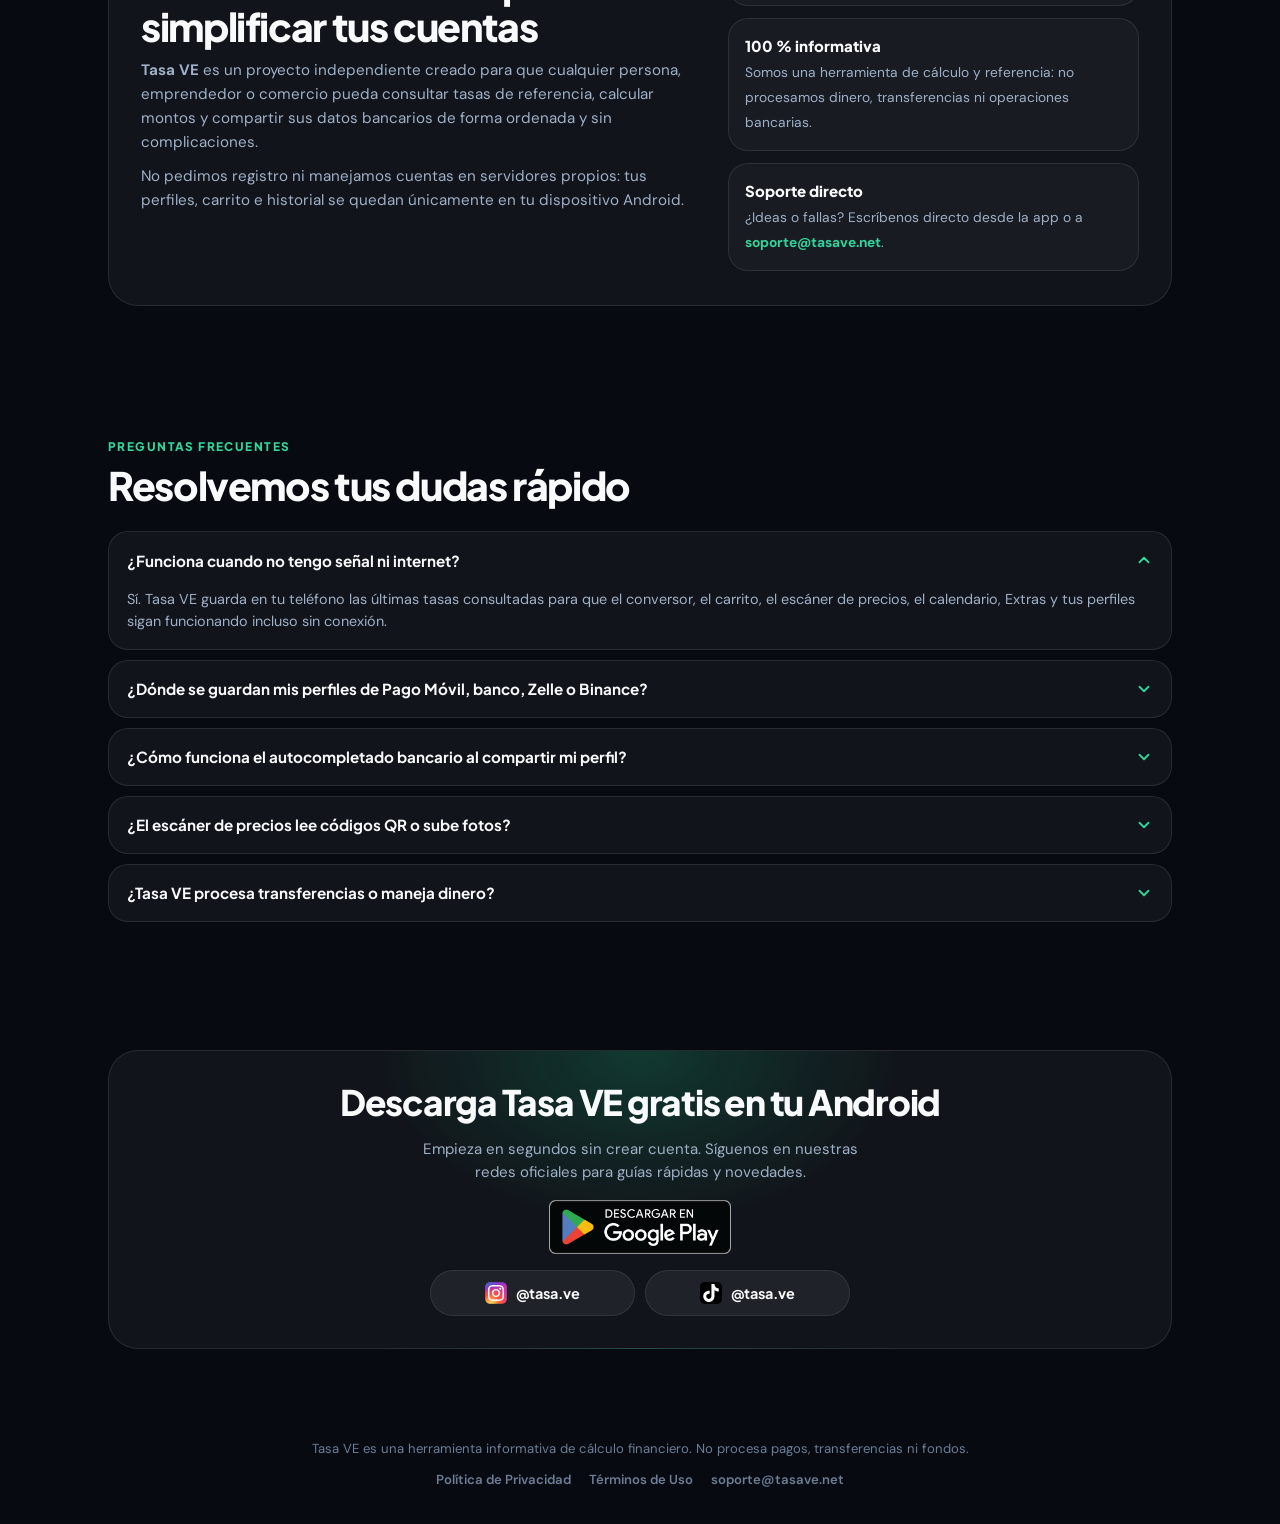
==== commit d0d54a34: "feat(app,web,legal): Silk Wave redesign, Saca tu cuenta, Extras rename, plain-text Calc share, Split" ====
--- a/docs/index.html
+++ b/docs/index.html
@@ -3,48 +3,48 @@
 <head>
   <meta charset="UTF-8">
   <meta name="viewport" content="width=device-width, initial-scale=1.0">
-  <title>Tasa VE — Calculadora de Conversión Financiera BCV, Euro, USDT y COP para Venezuela</title>
-  <meta name="description" content="Calculadora de conversión financiera para Venezuela apta para todo público. Dólar y Euro BCV (incluyendo BCV Mañana), USDT y COP, escáner de precios en etiquetas o pantallas (sin QR ni códigos de barras), carrito con impuestos aplicables (IVA e IGTF), calendario con historial de tasas e instrucciones de pago personalizadas.">
+  <title>Tasa VE — Saca la cuenta en $ y Bs. al instante</title>
+  <meta name="description" content="Calculadora de conversión financiera para Venezuela en Android. Convierte $, € y Bs. incluso sin internet, escanea precios con tu cámara, compara opciones con ¿Qué me conviene más?, divide cuentas con ¿Dividimos la cuenta? y comparte tus perfiles fácilmente.">
   <link rel="canonical" href="https://tasave.net/">
-  <meta name="color-scheme" content="light dark">
+  <meta name="color-scheme" content="dark light">
   <script>
     (function () {
       try {
         var saved = localStorage.getItem("tasave_web_theme");
         var scheme = saved === "light" || saved === "dark" ? saved : "dark";
         var meta = document.querySelector('meta[name="color-scheme"]');
-        if (meta) meta.content = saved === "light" || saved === "dark" ? saved : "light dark";
+        if (meta) meta.content = saved === "light" || saved === "dark" ? saved : "dark light";
         document.documentElement.setAttribute("data-theme", scheme);
       } catch (e) {}
     })();
   </script>
-  <meta name="theme-color" content="#07090E">
+  <meta name="theme-color" content="#070B11">
 
   <!-- Open Graph & Social Meta -->
   <meta property="og:site_name" content="Tasa VE">
   <meta property="og:type" content="website">
   <meta property="og:url" content="https://tasave.net/">
-  <meta property="og:title" content="Tasa VE — Tu calculadora de conversión financiera para Venezuela">
-  <meta property="og:description" content="Apta para todo público. Dólar y Euro BCV (incluyendo BCV Mañana), USDT y COP, escáner de precios visibles, carrito con impuestos aplicables (IVA e IGTF), historial de tasas e instrucciones de pago personalizadas.">
+  <meta property="og:title" content="Tasa VE — Saca la cuenta en $ sin pensar de más">
+  <meta property="og:description" content="Convierte $, € y Bs., escanea precios y comparte tus perfiles fácilmente. Gratis en Android, incluso sin internet.">
   <meta property="og:image" content="https://tasave.net/assets/feature_graphic_1024x500.png">
   <meta name="twitter:card" content="summary_large_image">
-  <meta name="twitter:title" content="Tasa VE — Calculadora BCV, Escáner de Precios e Instrucciones de Pago">
-  <meta name="twitter:description" content="Conversor BCV, Euro, USDT y COP en Android, modo offline, carrito con impuestos aplicables y autocompletado bancario.">
+  <meta name="twitter:title" content="Tasa VE — Saca la cuenta en $ y Bs. al instante">
+  <meta name="twitter:description" content="Convierte $, € y Bs., escanea precios y comparte tus perfiles fácilmente en Android.">
   <meta name="twitter:image" content="https://tasave.net/assets/feature_graphic_1024x500.png">
 
-  <!-- Google Search & Device Favicons -->
+  <!-- Favicons -->
   <link rel="icon" href="/favicon.ico" sizes="any">
   <link rel="icon" type="image/png" sizes="48x48" href="assets/favicon-48x48.png">
   <link rel="icon" type="image/png" sizes="192x192" href="assets/favicon-192x192.png">
   <link rel="apple-touch-icon" sizes="180x180" href="assets/apple-touch-icon.png">
 
-  <!-- Unified Premium Fintech Typography: Plus Jakarta Sans -->
+  <!-- Typography: Plus Jakarta Sans + DM Sans -->
   <link rel="preconnect" href="https://fonts.googleapis.com">
   <link rel="preconnect" href="https://fonts.gstatic.com" crossorigin>
-  <link href="https://fonts.googleapis.com/css2?family=Plus+Jakarta+Sans:wght@400;500;600;700;800&display=swap" rel="stylesheet">
-  <link rel="stylesheet" href="styles.css?v=20261127b">
-
-  <!-- JSON-LD Structured Data (SoftwareApplication + WebSite + FAQPage for Rich SEO) -->
+  <link href="https://fonts.googleapis.com/css2?family=DM+Sans:opsz,wght@9..40,400;9..40,500;9..40,700&family=Plus+Jakarta+Sans:wght@600;700;800&display=swap" rel="stylesheet">
+  <link rel="stylesheet" href="styles.css?v=20261127c">
+
+  <!-- JSON-LD Structured Data -->
   <script type="application/ld+json">
   {
     "@context": "https://schema.org",
@@ -57,7 +57,7 @@
         "url": "https://tasave.net/",
         "downloadUrl": "https://play.google.com/store/apps/details?id=com.julcer26.tasave",
         "image": "https://tasave.net/assets/app_icon_512x512.png",
-        "description": "Calculadora de conversión financiera para Venezuela apta para todo público: Dólar y Euro BCV exactos, referencia BCV Mañana, USDT, Peso Colombiano COP, Calendario Bancario con historial de tasas, escáner de precios visibles (sin QR ni códigos de barras), carrito con impuestos aplicables (IVA e IGTF), autocompletado bancario e instrucciones de pago personalizadas.",
+        "description": "Calculadora de conversión financiera para Venezuela en Android: convierte $, € y Bs., USDT y COP, escanea precios visibles con la cámara, arma tu carrito, compara opciones en Extras y comparte tus perfiles bancarios fácilmente.",
         "offers": [
           { "@type": "Offer", "name": "Plan Gratuito", "price": "0", "priceCurrency": "USD" },
           { "@type": "Offer", "name": "Tasa VE Ultra Mensual", "price": "0.99", "priceCurrency": "USD" },
@@ -81,67 +81,6 @@
         "name": "Tasa VE",
         "alternateName": ["TasaVE", "tasave.net"],
         "url": "https://tasave.net/"
-      },
-      {
-        "@type": "FAQPage",
-        "mainEntity": [
-          {
-            "@type": "Question",
-            "name": "¿Cómo funciona Tasa VE cuando no tengo conexión a internet?",
-            "acceptedAnswer": {
-              "@type": "Answer",
-              "text": "Tasa VE guarda en tu teléfono las últimas tasas consultadas (USD BCV, EUR BCV, USDT, COP y la referencia BCV Mañana). Sin señal siguen funcionando el conversor, el historial, el carrito, la recomendación de tasa para pagar, Dividir cuenta, el calendario bancario, las instrucciones de pago personalizadas y el escáner de precios."
-            }
-          },
-          {
-            "@type": "Question",
-            "name": "¿Cómo funciona el autocompletado bancario de Pago Móvil?",
-            "acceptedAnswer": {
-              "@type": "Answer",
-              "text": "Al copiar tus datos o compartir instrucciones de pago personalizadas, Tasa VE envía únicamente los datos necesarios para realizar tu transacción (código de banco, cédula, teléfono y monto exacto en bolívares) para que bancos como BDV, Banesco, Mercantil o Bancamiga autocompleten los campos al pegar."
-            }
-          },
-          {
-            "@type": "Question",
-            "name": "¿Dónde se guardan mis datos de Pago Móvil, cuentas bancarias, Zelle o Binance?",
-            "acceptedAnswer": {
-              "@type": "Answer",
-              "text": "Tus datos nunca salen de tu teléfono: se almacenan exclusivamente en el espacio privado de tu equipo Android, sin cuentas ni servidores propios y excluidos del respaldo automático en la nube. También cuentas con un botón de privacidad visual en Perfiles y en el Widget de pantalla de inicio (Ultra) para ocultarlos al instante."
-            }
-          },
-          {
-            "@type": "Question",
-            "name": "¿El escáner de precios lee códigos QR o sube fotos?",
-            "acceptedAnswer": {
-              "@type": "Answer",
-              "text": "No escanea códigos QR ni códigos de barras; lee únicamente los montos visibles en etiquetas o pantallas de lectores de precios del establecimiento. El reconocimiento de números se ejecuta completamente en tu dispositivo mediante Google ML Kit y nunca graba video ni sube fotografías a ningún tipo de servidor."
-            }
-          },
-          {
-            "@type": "Question",
-            "name": "¿Tasa VE realiza transacciones o se responsabiliza por errores de digitación?",
-            "acceptedAnswer": {
-              "@type": "Answer",
-              "text": "No. Tasa VE no maneja dinero ni ejecuta transacciones, transferencias ni cobros. Es una herramienta exclusivamente informativa y de cálculo; cada usuario es responsable de verificar los datos que ingresa o comparte y Tasa VE no asume responsabilidad por errores de digitación, suplantación ni disputas entre terceros."
-            }
-          },
-          {
-            "@type": "Question",
-            "name": "¿Cómo cancelo o restauro Tasa VE Ultra?",
-            "acceptedAnswer": {
-              "@type": "Answer",
-              "text": "Todas las suscripciones se gestionan desde tu cuenta de Google Play sin comisiones ocultas. Puedes cancelar al menos 24 horas antes en Google Play Store > Foto de perfil > Pagos y suscripciones > Suscripciones > Tasa VE > Cancelar suscripción, o restaurar tu compra desde la configuración de la aplicación Tasa VE si cambias de teléfono."
-            }
-          },
-          {
-            "@type": "Question",
-            "name": "¿Cómo puedo contactar a soporte o enviar sugerencias?",
-            "acceptedAnswer": {
-              "@type": "Answer",
-              "text": "Puedes escribir directamente a soporte@tasave.net o usar la opción Reportar / Enviar sugerencias dentro de la configuración de la aplicación Tasa VE."
-            }
-          }
-        ]
       }
     ]
   }
@@ -151,566 +90,362 @@
   <!-- HEADER -->
   <header class="site-header">
     <div class="container header-inner">
-      <a href="#inicio" class="brand-lockup" aria-label="Inicio de Tasa VE">
-        <img src="assets/app_icon_512x512.png" alt="Logo Tasa VE" class="brand-icon" width="36" height="36">
-        <span class="brand-name">Tasa VE</span>
+      <a href="#inicio" class="brand-link" aria-label="Tasa VE Inicio">
+        <img src="assets/logo_tasave_transparent_512.png" alt="Logo oficial de Tasa VE" class="brand-logo" width="34" height="34">
+        <span>Tasa VE</span>
       </a>
 
-      <nav class="nav-links" aria-label="Navegación principal">
+      <nav class="desktop-nav" aria-label="Navegación principal">
         <a href="#funciones">Funciones</a>
         <a href="#planes">Planes</a>
+        <a href="#nosotros">Quiénes somos</a>
         <a href="#faq">Preguntas</a>
-        <a href="#nosotros">Nosotros</a>
-        <a href="#legal">Legal</a>
       </nav>
 
       <div class="header-actions">
-        <button type="button" id="theme-toggle" class="icon-btn" aria-label="Cambiar tema claro u oscuro" title="Cambiar tema">
-          <svg viewBox="0 0 24 24" width="18" height="18" fill="none" stroke="currentColor" stroke-width="2" stroke-linecap="round" stroke-linejoin="round" aria-hidden="true">
-            <circle cx="12" cy="12" r="4"></circle>
-            <path d="M12 2v2M12 20v2m-7.07-15.07 1.41 1.41m11.32 11.32 1.41 1.41M2 12h2m16 0h2M6.34 17.66l-1.41 1.41M19.07 4.93l-1.41 1.41"></path>
-          </svg>
+        <button type="button" id="theme-toggle" class="theme-btn" aria-label="Cambiar tema claro u oscuro">
+          <svg class="icon-sun" width="18" height="18" viewBox="0 0 24 24" fill="none" stroke="currentColor" stroke-width="2" stroke-linecap="round" stroke-linejoin="round" aria-hidden="true"><circle cx="12" cy="12" r="4"/><path d="M12 2v2"/><path d="M12 20v2"/><path d="m4.93 4.93 1.41 1.41"/><path d="m17.66 17.66 1.41 1.41"/><path d="M2 12h2"/><path d="M20 12h2"/><path d="m6.34 17.66-1.41 1.41"/><path d="m19.07 4.93-1.41 1.41"/></svg>
+          <svg class="icon-moon" width="18" height="18" viewBox="0 0 24 24" fill="none" stroke="currentColor" stroke-width="2" stroke-linecap="round" stroke-linejoin="round" aria-hidden="true"><path d="M12 3a6 6 0 0 0 9 9 9 9 0 1 1-9-9Z"/></svg>
         </button>
-        <a href="https://play.google.com/store/apps/details?id=com.julcer26.tasave" target="_blank" rel="noopener noreferrer" class="gplay-header-link" aria-label="Descargar Tasa VE en Google Play">
-          <img src="assets/google-play-badge-es.png" alt="Disponible en Google Play" width="136" height="40">
+
+        <a href="https://play.google.com/store/apps/details?id=com.julcer26.tasave" target="_blank" rel="noopener noreferrer" class="header-pill-cta">
+          Gratis
         </a>
-        <button type="button" id="mobile-menu-btn" class="icon-btn mobile-menu-btn" aria-label="Abrir menú de navegación" aria-expanded="false" aria-controls="mobile-menu-panel">
-          <svg viewBox="0 0 24 24" width="20" height="20" fill="none" stroke="currentColor" stroke-width="2" stroke-linecap="round" aria-hidden="true">
-            <path d="M4 7h16M4 12h16M4 17h16"></path>
-          </svg>
-        </button>
+
+        <a href="https://play.google.com/store/apps/details?id=com.julcer26.tasave" target="_blank" rel="noopener noreferrer" class="header-play-badge" aria-label="Descargar Tasa VE en Google Play">
+          <img src="assets/google-play-badge-es.png" alt="Disponible en Google Play" width="135" height="40">
+        </a>
       </div>
     </div>
-
-    <nav id="mobile-menu-panel" class="mobile-menu-panel" aria-label="Menú móvil">
-      <a href="#funciones">Funciones</a>
-      <a href="#planes">Planes Gratis y Ultra</a>
-      <a href="#faq">Preguntas frecuentes</a>
-      <a href="#nosotros">Quiénes somos</a>
-      <a href="#comunidad">Redes (@tasa.ve)</a>
-      <a href="#legal">Privacidad y Términos</a>
-    </nav>
   </header>
 
-  <main id="inicio">
-    <!-- EDITORIAL FINTECH HERO (100% INFORMATIVE, WELCOMING & CONVERSION-FOCUSED) -->
-    <section class="hero">
-      <div class="hero-grid-bg" aria-hidden="true"></div>
-      <div class="container hero-layout">
-        <div class="hero-left">
-          <div class="welcome-eyebrow">
-            <span class="live-dot" aria-hidden="true"></span>
-            <span>Bienvenido a Tasa VE · Apta para todo público en Android</span>
-          </div>
-          <h1>Tu calculadora de conversión financiera para Venezuela</h1>
-          <p class="hero-lead">
-            Pensada para el día a día de cualquier persona —y también con herramientas útiles para emprendedores y pequeños comerciantes—. Calcula y compara en simultáneo entre bolívares, dólares y euros BCV (incluyendo BCV Mañana), USDT y pesos colombianos, escanea precios visibles con tu cámara, arma tu carrito con los impuestos aplicables y comparte instrucciones de pago personalizadas listas para autocompletar en tu banco.
-          </p>
-
-          <div class="hero-highlights">
-            <div class="hl-item">
-              <svg viewBox="0 0 24 24" width="18" height="18" fill="none" stroke="currentColor" stroke-width="2.2" stroke-linecap="round" stroke-linejoin="round" aria-hidden="true"><path d="M20 6 9 17l-5-5"/></svg>
-              <span><strong>Cálculo y comparación al instante:</strong> USD BCV, EUR BCV, referencia BCV Mañana, USDT y COP.</span>
-            </div>
-            <div class="hl-item">
-              <svg viewBox="0 0 24 24" width="18" height="18" fill="none" stroke="currentColor" stroke-width="2.2" stroke-linecap="round" stroke-linejoin="round" aria-hidden="true"><path d="M20 6 9 17l-5-5"/></svg>
-              <span><strong>Escáner de precios y carrito:</strong> lee montos visibles en etiquetas o pantallas (sin códigos QR ni de barras) y suma impuestos aplicables (IVA e IGTF).</span>
-            </div>
-            <div class="hl-item">
-              <svg viewBox="0 0 24 24" width="18" height="18" fill="none" stroke="currentColor" stroke-width="2.2" stroke-linecap="round" stroke-linejoin="round" aria-hidden="true"><path d="M20 6 9 17l-5-5"/></svg>
-              <span><strong>Instrucciones de pago personalizadas:</strong> comparte tus datos listos para autocompletar en tu banco al hacer o recibir un pago.</span>
-            </div>
-          </div>
-
-          <div class="hero-actions">
-            <a href="https://play.google.com/store/apps/details?id=com.julcer26.tasave" target="_blank" rel="noopener noreferrer" class="gplay-badge-link" aria-label="Descargar Tasa VE gratis en Google Play">
-              <img src="assets/google-play-badge-es.png" alt="Disponible en Google Play" width="194" height="58">
+  <main>
+    <!-- HERO: ORGANIC EMERALD SILK WAVE -->
+    <section id="inicio" class="hero">
+      <div class="hero-wave" aria-hidden="true"></div>
+      <div class="container hero-grid">
+        <div class="hero-copy">
+          <span class="hero-kicker"><span class="hero-dot" aria-hidden="true"></span> Gratis en Android</span>
+          <h1 class="hero-title">Saca la cuenta en <em>$</em> sin pensar de más</h1>
+          <p class="hero-lead">Convierte $, € y Bs., escanea precios con tu cámara y comparte tus perfiles fácilmente.</p>
+
+          <div class="hero-cta-group">
+            <a href="https://play.google.com/store/apps/details?id=com.julcer26.tasave" target="_blank" rel="noopener noreferrer" class="play-cta-link" aria-label="Descargar Tasa VE gratis en Google Play">
+              <img src="assets/google-play-badge-es.png" alt="Disponible en Google Play" width="182" height="54">
             </a>
-            <a href="#funciones" class="btn btn-secondary">
-              Explorar funciones
-            </a>
-          </div>
-
-          <div class="hero-facts">
-            <span>Sin cuentas ni registro</span>
-            <span>Funciona sin internet</span>
-            <span>Tus datos nunca salen de tu teléfono</span>
-          </div>
-        </div>
-
-        <div class="hero-right">
-          <div class="device-showcase">
-            <div class="titanium-frame">
-              <div class="device-bezel">
-                <div class="device-statusbar" aria-hidden="true">
-                  <span class="sb-time">9:41</span>
-                  <span class="camera-hole"></span>
-                  <span class="sb-icons">
-                    <svg viewBox="0 0 16 12" width="12" height="9" fill="currentColor"><rect x="0" y="8" width="2.5" height="4" rx="0.6"/><rect x="4" y="5.5" width="2.5" height="6.5" rx="0.6"/><rect x="8" y="3" width="2.5" height="9" rx="0.6"/><rect x="12" y="0.5" width="2.5" height="11.5" rx="0.6"/></svg>
-                    <svg viewBox="0 0 22 12" width="17" height="9" fill="none"><rect x="0.75" y="1.25" width="17.5" height="9.5" rx="2.5" stroke="currentColor" stroke-width="1.3"/><rect x="2.6" y="3" width="13.8" height="6" rx="1.2" fill="currentColor"/><rect x="19.5" y="4" width="1.8" height="4" rx="0.8" fill="currentColor"/></svg>
-                  </span>
+          </div>
+
+          <div class="hero-micro-trust">
+            <span>
+              <svg width="15" height="15" viewBox="0 0 24 24" fill="none" stroke="currentColor" stroke-width="2.5" stroke-linecap="round" stroke-linejoin="round" aria-hidden="true"><polyline points="20 6 9 17 4 12"/></svg>
+              Sin registro
+            </span>
+            <span>
+              <svg width="15" height="15" viewBox="0 0 24 24" fill="none" stroke="currentColor" stroke-width="2.5" stroke-linecap="round" stroke-linejoin="round" aria-hidden="true"><polyline points="20 6 9 17 4 12"/></svg>
+              Funciona sin internet
+            </span>
+            <span>
+              <svg width="15" height="15" viewBox="0 0 24 24" fill="none" stroke="currentColor" stroke-width="2.5" stroke-linecap="round" stroke-linejoin="round" aria-hidden="true"><polyline points="20 6 9 17 4 12"/></svg>
+              Datos solo en tu teléfono
+            </span>
+          </div>
+        </div>
+
+        <div class="hero-visual">
+          <div class="hero-phone-wrap">
+            <div class="hero-bubble-offline" aria-hidden="true">Funciona<br>sin internet</div>
+            <div class="titanium-phone is-tilted">
+              <div class="titanium-screen">
+                <div class="phone-status" aria-hidden="true">
+                  <span>9:41</span>
+                  <span class="phone-camera"></span>
+                  <span>5G</span>
                 </div>
-                <img id="hero-device-img" src="assets/screens/screen_conversor.webp?v=20261127b" alt="Captura real del conversor multitasa de Tasa VE" width="560" height="1169" fetchpriority="high">
-                <div class="device-homebar" aria-hidden="true"><span></span></div>
-              </div>
-            </div>
-
-            <div class="hero-screen-dock" role="tablist" aria-label="Capturas reales de Tasa VE">
-              <button type="button" class="dock-btn is-active" data-hero-screen="assets/screens/screen_conversor.webp?v=20261127b" data-hero-alt="Captura real del conversor multitasa de Tasa VE">Conversor</button>
-              <button type="button" class="dock-btn" data-hero-screen="assets/screens/screen_cobros.webp?v=20261127b" data-hero-alt="Captura real de la sección Perfiles y cálculos mixtos en Tasa VE">Perfiles</button>
-              <button type="button" class="dock-btn" data-hero-screen="assets/screens/screen_flotante.webp?v=20261127b" data-hero-alt="Acceso rápido flotante real de Tasa VE">Acceso flotante</button>
-              <button type="button" class="dock-btn" data-hero-screen="assets/screens/screen_tarjeta.webp?v=20261127b" data-hero-alt="Instrucciones de pago personalizadas generadas por Tasa VE">Instrucciones</button>
-            </div>
-          </div>
-        </div>
-      </div>
-    </section>
-
-    <!-- QUICK OVERVIEW STRIP: WHAT TASA VE DOES IN 4 PILLARS -->
-    <section class="overview-band" aria-label="Qué puedes hacer con Tasa VE">
-      <div class="container">
-        <div class="overview-grid">
-          <div class="overview-item">
-            <span class="ov-num mono">01</span>
-            <h3>Cálculo y comparación simultánea</h3>
-            <p>Consulta bolívares, dólar y euro BCV (incluyendo BCV Mañana), USDT y COP en un solo lugar, incluso sin señal.</p>
-          </div>
-          <div class="overview-item">
-            <span class="ov-num mono">02</span>
-            <h3>Escáner de precios y carrito</h3>
-            <p>Apunta a etiquetas o pantallas de lectores de precios del establecimiento (sin QR ni códigos de barras) y calcula impuestos aplicables (IVA e IGTF).</p>
-          </div>
-          <div class="overview-item">
-            <span class="ov-num mono">03</span>
-            <h3>Recomendación y cuentas grupales</h3>
-            <p>Compara si rinde más cambiar USDT o pagar en efectivo y divide cuentas entre amigos en 5 monedas.</p>
-          </div>
-          <div class="overview-item">
-            <span class="ov-num mono">04</span>
-            <h3>Instrucciones de pago listas</h3>
-            <p>Comparte tus instrucciones de pago personalizadas con los datos exactos para autocompletar en tu banco.</p>
-          </div>
-        </div>
-      </div>
-    </section>
-
-    <!-- ASYMMETRIC EDITORIAL BENTO SHOWCASE (REAL SCREENSHOTS + CLEAR EXPLANATIONS) -->
+                <img src="assets/screens/screen_conversor.webp?v=20261127c" alt="Conversor de $ y Bs. en Tasa VE" width="560" height="1169" fetchpriority="high">
+              </div>
+            </div>
+          </div>
+        </div>
+      </div>
+    </section>
+
+    <!-- STORY BLOCKS (#funciones) -->
     <section id="funciones" class="section">
       <div class="container">
-        <header class="section-intro">
-          <h2>Diseñada para tus cálculos diarios en Venezuela</h2>
-          <p>Capturas reales de la aplicación. Pensada para todo público —desde tus compras cotidianas hasta emprendedores y pequeños comerciantes—.</p>
+        <header class="section-head">
+          <span class="section-kicker">Pensada para tu día a día</span>
+          <h2 class="section-title">Cuatro pestañas para resolver rápido</h2>
+          <p class="section-sub">Todo lo que necesitas para calcular, comparar y compartir en segundos desde tu teléfono.</p>
         </header>
 
-        <div class="bento-grid">
-          <!-- Card 1 (Wide 7 cols): Instrucciones de pago personalizadas + Autocompletado -->
-          <article class="bento-card span-7">
-            <div class="bento-split">
-              <div class="bento-copy">
-                <h3>Instrucciones de pago personalizadas y autocompletado bancario</h3>
-                <p>
-                  Calcula y compara montos en distintas tasas en simultáneo (USD, Bs., EUR, USDT o COP), oculta datos sensibles en pantalla con el botón de privacidad
-                  <span class="inline-eye-badge" title="Botón de privacidad visual" aria-label="ícono de privacidad"><svg viewBox="0 0 24 24" width="14" height="14" fill="none" stroke="currentColor" stroke-width="2" stroke-linecap="round" stroke-linejoin="round" aria-hidden="true"><path d="M2 12s3.5-7 10-7 10 7 10 7-3.5 7-10 7-10-7-10-7Z"/><circle cx="12" cy="12" r="3"/></svg></span>
-                  y comparte tus instrucciones de pago personalizadas acompañadas únicamente de los datos necesarios para autocompletar en BDV, Banesco, Mercantil o Bancamiga al hacer o recibir un pago.
-                </p>
-                <div class="bento-switcher" data-spotlight-group="bento-pay">
-                  <button type="button" class="mini-pill is-active" data-src="assets/screens/screen_cobros.webp?v=20261127b" data-alt="Sección Perfiles y cálculos mixtos real de Tasa VE">Perfiles</button>
-                  <button type="button" class="mini-pill" data-src="assets/screens/screen_tarjeta.webp?v=20261127b" data-alt="Instrucciones de pago personalizadas generadas por Tasa VE">Instrucciones</button>
-                  <button type="button" class="mini-pill" data-src="assets/screens/screen_flotante.webp?v=20261127b" data-alt="Acceso rápido flotante real de Tasa VE">Acceso flotante</button>
-                </div>
-              </div>
-              <div class="bento-device">
-                <div class="bento-device-frame">
-                  <div class="bento-device-screen">
-                    <div class="bento-statusbar" aria-hidden="true">
-                      <span class="sb-time">9:41</span>
-                      <span class="camera-hole"></span>
-                      <span class="sb-icons">
-                        <svg viewBox="0 0 16 12" width="10" height="8" fill="currentColor"><rect x="0" y="8" width="2.5" height="4" rx="0.6"/><rect x="4" y="5.5" width="2.5" height="6.5" rx="0.6"/><rect x="8" y="3" width="2.5" height="9" rx="0.6"/><rect x="12" y="0.5" width="2.5" height="11.5" rx="0.6"/></svg>
-                        <svg viewBox="0 0 22 12" width="15" height="8" fill="none"><rect x="0.75" y="1.25" width="17.5" height="9.5" rx="2.5" stroke="currentColor" stroke-width="1.3"/><rect x="2.6" y="3" width="13.8" height="6" rx="1.2" fill="currentColor"/><rect x="19.5" y="4" width="1.8" height="4" rx="0.8" fill="currentColor"/></svg>
-                      </span>
-                    </div>
-                    <img id="bento-pay-img" src="assets/screens/screen_cobros.webp?v=20261127b" alt="Sección Perfiles y cálculos mixtos real de Tasa VE" width="560" height="1169" loading="lazy">
-                  </div>
-                </div>
-              </div>
-            </div>
-          </article>
-
-          <!-- Card 2 (Tall 5 cols): Calendario Bancario e Historial de Tasas BCV -->
-          <article class="bento-card span-5">
-            <div class="bento-stack">
-              <div class="bento-copy">
-                <h3>Calendario Bancario e historial de tasas BCV</h3>
-                <p>Consulta los feriados bancarios del año y toca cualquier fecha del calendario para revisar el historial de tasas BCV y USDT de ese día y llevarlo directo al conversor. También puedes consultar la tasa oficial del próximo día hábil (BCV Mañana) sin redondeos.</p>
-              </div>
-              <div class="bento-device is-short">
-                <div class="bento-device-frame">
-                  <div class="bento-device-screen">
-                    <div class="bento-statusbar" aria-hidden="true">
-                      <span class="sb-time">9:41</span>
-                      <span class="camera-hole"></span>
-                      <span class="sb-icons">
-                        <svg viewBox="0 0 16 12" width="10" height="8" fill="currentColor"><rect x="0" y="8" width="2.5" height="4" rx="0.6"/><rect x="4" y="5.5" width="2.5" height="6.5" rx="0.6"/><rect x="8" y="3" width="2.5" height="9" rx="0.6"/><rect x="12" y="0.5" width="2.5" height="11.5" rx="0.6"/></svg>
-                        <svg viewBox="0 0 22 12" width="15" height="8" fill="none"><rect x="0.75" y="1.25" width="17.5" height="9.5" rx="2.5" stroke="currentColor" stroke-width="1.3"/><rect x="2.6" y="3" width="13.8" height="6" rx="1.2" fill="currentColor"/><rect x="19.5" y="4" width="1.8" height="4" rx="0.8" fill="currentColor"/></svg>
-                      </span>
-                    </div>
-                    <img src="assets/screens/screen_calendario.webp?v=20261127b" alt="Calendario Bancario e historial de tasas BCV en Tasa VE" width="560" height="1169" loading="lazy">
-                  </div>
-                </div>
-              </div>
-            </div>
-          </article>
-
-          <!-- Card 3 (Medium 5 cols): Recomendación de tasa para pagar y Dividir cuenta -->
-          <article class="bento-card span-5">
-            <div class="bento-stack">
-              <div class="bento-copy">
-                <h3>Recomendación de tasa para pagar y Dividir cuenta</h3>
-                <p>Compara al instante si rinde más cambiar USDT a bolívares o pagar en efectivo o Zelle con descuento, y divide cuentas grupales en 5 monedas listas para enviar.</p>
-              </div>
-              <div class="bento-device is-short">
-                <div class="bento-device-frame">
-                  <div class="bento-device-screen">
-                    <div class="bento-statusbar" aria-hidden="true">
-                      <span class="sb-time">9:41</span>
-                      <span class="camera-hole"></span>
-                      <span class="sb-icons">
-                        <svg viewBox="0 0 16 12" width="10" height="8" fill="currentColor"><rect x="0" y="8" width="2.5" height="4" rx="0.6"/><rect x="4" y="5.5" width="2.5" height="6.5" rx="0.6"/><rect x="8" y="3" width="2.5" height="9" rx="0.6"/><rect x="12" y="0.5" width="2.5" height="11.5" rx="0.6"/></svg>
-                        <svg viewBox="0 0 22 12" width="15" height="8" fill="none"><rect x="0.75" y="1.25" width="17.5" height="9.5" rx="2.5" stroke="currentColor" stroke-width="1.3"/><rect x="2.6" y="3" width="13.8" height="6" rx="1.2" fill="currentColor"/><rect x="19.5" y="4" width="1.8" height="4" rx="0.8" fill="currentColor"/></svg>
-                      </span>
-                    </div>
-                    <img src="assets/screens/screen_utiles.webp?v=20261127b" alt="Recomendación de tasa para pagar en Tasa VE" width="560" height="1169" loading="lazy">
-                  </div>
-                </div>
-              </div>
-            </div>
-          </article>
-
-          <!-- Card 4 (Wide 7 cols): Escáner de precios + Carrito con impuestos aplicables -->
-          <article class="bento-card span-7">
-            <div class="bento-split">
-              <div class="bento-copy">
-                <h3>Escáner de precios y carrito con impuestos aplicables</h3>
-                <p>Apunta la cámara a la etiqueta del producto o a la pantalla del lector de precios del establecimiento para ver su conversión al instante en bolívares o divisas (no escanea códigos QR ni códigos de barras). Suma productos al carrito, calcula el monto con los impuestos aplicables (IVA e IGTF) y conoce cuánto pagarás antes de llegar a caja.</p>
-                <ul class="clean-bullets">
-                  <li>Lectura óptica directa en tu teléfono: nunca sube fotos a ningún tipo de servidor.</li>
-                  <li>Total simultáneo en USD, bolívares, euros y USDT, incluso sin internet.</li>
-                  <li>
-                    Widget de tasas del día y botón de privacidad
-                    <span class="inline-eye-badge" title="Botón de privacidad visual" aria-label="ícono de privacidad"><svg viewBox="0 0 24 24" width="13" height="13" fill="none" stroke="currentColor" stroke-width="2" stroke-linecap="round" stroke-linejoin="round" aria-hidden="true"><path d="M2 12s3.5-7 10-7 10 7 10 7-3.5 7-10 7-10-7-10-7Z"/><circle cx="12" cy="12" r="3"/></svg></span>
-                    para proteger tus datos en pantalla.
-                  </li>
-                </ul>
-              </div>
-              <div class="bento-device">
-                <div class="bento-device-frame">
-                  <div class="bento-device-screen">
-                    <div class="bento-statusbar" aria-hidden="true">
-                      <span class="sb-time">9:41</span>
-                      <span class="camera-hole"></span>
-                      <span class="sb-icons">
-                        <svg viewBox="0 0 16 12" width="10" height="8" fill="currentColor"><rect x="0" y="8" width="2.5" height="4" rx="0.6"/><rect x="4" y="5.5" width="2.5" height="6.5" rx="0.6"/><rect x="8" y="3" width="2.5" height="9" rx="0.6"/><rect x="12" y="0.5" width="2.5" height="11.5" rx="0.6"/></svg>
-                        <svg viewBox="0 0 22 12" width="15" height="8" fill="none"><rect x="0.75" y="1.25" width="17.5" height="9.5" rx="2.5" stroke="currentColor" stroke-width="1.3"/><rect x="2.6" y="3" width="13.8" height="6" rx="1.2" fill="currentColor"/><rect x="19.5" y="4" width="1.8" height="4" rx="0.8" fill="currentColor"/></svg>
-                      </span>
-                    </div>
-                    <img src="assets/screens/screen_carrito.webp?v=20261127b" alt="Carrito de compras con cálculo de impuestos aplicables en Tasa VE" width="560" height="1169" loading="lazy">
-                  </div>
-                </div>
-              </div>
-            </div>
-          </article>
-        </div>
-      </div>
-    </section>
-
-    <!-- PLANS WITH BILLING PERIOD SWITCHER -->
-    <section id="planes" class="section section-tinted">
+        <div class="stories-grid">
+          <!-- Story 1: Perfiles -->
+          <article class="story-card story-emerald">
+            <div class="story-top">
+              <span class="story-tag">Perfiles · 1 toque</span>
+              <div class="story-switch" data-target="shot-perfiles" role="group" aria-label="Vista de Perfiles">
+                <button type="button" class="story-sw-btn is-active" aria-pressed="true" data-src="assets/screens/screen_cobros.webp?v=20261127c" data-alt="Pestaña Perfiles y Saca tu cuenta en Tasa VE" data-card="false">App</button>
+                <button type="button" class="story-sw-btn" aria-pressed="false" data-src="assets/screens/screen_tarjeta.webp?v=20261127c" data-alt="Tarjeta compartida de Instrucciones de Pago generada por Tasa VE" data-card="true">Tarjeta</button>
+              </div>
+            </div>
+            <h3 class="story-title">Comparte tus datos fácilmente</h3>
+            <p class="story-desc">Guarda tus perfiles de Pago Móvil, banco, Zelle o Binance solo en tu equipo, saca tu cuenta con abonos y compártelo todo en un toque listo para autocompletar en tu banco.</p>
+            <div class="story-shot-wrap">
+              <div class="story-shot-frame">
+                <img id="shot-perfiles" src="assets/screens/screen_cobros.webp?v=20261127c" alt="Pestaña Perfiles y Saca tu cuenta en Tasa VE" width="560" height="1169" loading="lazy">
+              </div>
+            </div>
+          </article>
+
+          <!-- Story 2: Escáner + Carrito -->
+          <article class="story-card story-slate">
+            <div class="story-top">
+              <span class="story-tag">Escáner + Carrito</span>
+            </div>
+            <h3 class="story-title">Ve cuánto pagarás antes de llegar a caja</h3>
+            <p class="story-desc">Apunta la cámara a etiquetas o pantallas de precio visibles (sin códigos QR ni de barras) y arma tu carrito al instante en $, € y Bs.</p>
+            <div class="story-shot-wrap">
+              <div class="story-shot-frame">
+                <img src="assets/screens/screen_carrito.webp?v=20261127c" alt="Carrito de compras y escáner de precios en Tasa VE" width="560" height="1169" loading="lazy">
+              </div>
+            </div>
+          </article>
+
+          <!-- Story 3: Extras -->
+          <article class="story-card story-teal">
+            <div class="story-top">
+              <span class="story-tag">Extras</span>
+            </div>
+            <h3 class="story-title">¿Qué me conviene más? y ¿Dividimos la cuenta?</h3>
+            <p class="story-desc">Compara en segundos si te rinde más cambiar USDT o usar efectivo/Zelle, y reparte una cuenta entre amigos compartiendo una imagen clara en la moneda que elijas.</p>
+            <div class="story-shot-wrap">
+              <div class="story-shot-frame">
+                <img src="assets/screens/screen_utiles.webp?v=20261127c" alt="Herramienta ¿Qué me conviene más? en Extras de Tasa VE" width="560" height="1169" loading="lazy">
+              </div>
+            </div>
+          </article>
+
+          <!-- Story 4: Calendario y Flotante -->
+          <article class="story-card story-indigo">
+            <div class="story-top">
+              <span class="story-tag">Calendario y Flotante</span>
+              <div class="story-switch" data-target="shot-cal" role="group" aria-label="Vista de Calendario o Flotante">
+                <button type="button" class="story-sw-btn is-active" aria-pressed="true" data-src="assets/screens/screen_calendario.webp?v=20261127c" data-alt="Calendario bancario e historial de tasas en Tasa VE" data-card="false">Calendario</button>
+                <button type="button" class="story-sw-btn" aria-pressed="false" data-src="assets/screens/screen_flotante.webp?v=20261127c" data-alt="Conversor flotante rápido de Tasa VE" data-card="false">Flotante</button>
+              </div>
+            </div>
+            <h3 class="story-title">Historial al día y cálculo sobre cualquier app</h3>
+            <p class="story-desc">Consulta feriados bancarios e historial de tasas por fecha, o abre el conversor flotante sin salir de tus chats.</p>
+            <div class="story-shot-wrap">
+              <div class="story-shot-frame">
+                <img id="shot-cal" src="assets/screens/screen_calendario.webp?v=20261127c" alt="Calendario bancario e historial de tasas en Tasa VE" width="560" height="1169" loading="lazy">
+              </div>
+            </div>
+          </article>
+        </div>
+      </div>
+    </section>
+
+    <!-- PLANS (#planes) — MONTHLY FIRST ($0.99 / mes) -->
+    <section id="planes" class="section">
       <div class="container">
-        <div class="plans-head-row">
-          <header class="section-intro" style="margin-bottom:0;">
-            <h2>Gratis para el día a día. Ultra sin límites</h2>
-            <p>Sin anuncios al abrir la aplicación. Cambia o cancela tu suscripción en cualquier momento desde Google Play.</p>
-          </header>
-
-          <div class="billing-toggle" role="group" aria-label="Frecuencia de facturación Ultra">
-            <button type="button" class="billing-btn" data-billing="monthly">Mensual</button>
-            <button type="button" class="billing-btn is-active" data-billing="yearly">Anual <span class="save-chip">-33%</span></button>
+        <div class="plans-header">
+          <div class="section-head" style="margin-bottom:0;">
+            <span class="section-kicker">Simple y transparente</span>
+            <h2 class="section-title">Gratis para todos los días. Ultra sin límites</h2>
+          </div>
+
+          <div class="billing-switch" role="group" aria-label="Frecuencia de suscripción Ultra">
+            <button type="button" class="billing-btn is-active" data-billing="monthly" aria-pressed="true">Mensual</button>
+            <button type="button" class="billing-btn" data-billing="yearly" aria-pressed="false">Anual · Ahorra 33%</button>
           </div>
         </div>
 
         <div class="plans-grid">
-          <article class="plan-card">
-            <div class="plan-top">
-              <span class="plan-label">Plan Gratuito</span>
-              <h3>Tasa VE</h3>
-              <p class="plan-price"><span class="mono">$0</span> <small>siempre</small></p>
-              <p class="plan-sub">Todas las herramientas esenciales para el uso diario, con banners discretos.</p>
-            </div>
-            <div class="plan-body">
-              <p class="plan-section-lead">Incluye gratis:</p>
-              <ul class="plan-list">
-                <li>Cálculo y comparación de tasas BCV (incluyendo BCV Mañana), USDT y COP en simultáneo</li>
-                <li>Calendario Bancario con historial de tasas, Recomendación de tasa para pagar y Dividir cuenta</li>
-                <li>Autocompletado bancario e instrucciones de pago personalizadas</li>
-                <li>Widget de tasas del día y acceso rápido desde el panel de notificaciones</li>
-              </ul>
-              <div class="plan-limits-box">
-                <strong>Límites del plan gratuito</strong>
-                <span>Hasta 5 productos en carrito, 1 perfil bancario (Pago Móvil, cuenta, Zelle o Binance), 3 escaneos de precios al día y banners discretos.</span>
-              </div>
-            </div>
-            <a href="https://play.google.com/store/apps/details?id=com.julcer26.tasave" target="_blank" rel="noopener noreferrer" class="btn btn-secondary plan-cta">
+          <!-- Silk Orange Ultra Card -->
+          <article class="plan-ultra">
+            <div class="plan-ultra-top">
+              <h3 class="plan-ultra-name">Tasa VE Ultra</h3>
+              <span class="plan-ultra-badge">Sin anuncios</span>
+            </div>
+
+            <div class="plan-price-row">
+              <div>
+                <span class="plan-price-big" id="ultra-price-val">$0.99</span>
+                <span class="plan-price-period" id="ultra-price-period">/ mes</span>
+              </div>
+              <p class="plan-price-note" id="ultra-price-note">Cancela cuando quieras desde Google Play, sin permanencia.</p>
+            </div>
+
+            <ul class="plan-ultra-list">
+              <li>
+                <svg width="18" height="18" viewBox="0 0 24 24" fill="none" stroke="currentColor" stroke-width="2.6" stroke-linecap="round" stroke-linejoin="round" aria-hidden="true"><polyline points="20 6 9 17 4 12"/></svg>
+                <span>Cero publicidad en toda la app, siempre</span>
+              </li>
+              <li>
+                <svg width="18" height="18" viewBox="0 0 24 24" fill="none" stroke="currentColor" stroke-width="2.6" stroke-linecap="round" stroke-linejoin="round" aria-hidden="true"><polyline points="20 6 9 17 4 12"/></svg>
+                <span>Escáner de precios, carrito y perfiles ilimitados</span>
+              </li>
+              <li>
+                <svg width="18" height="18" viewBox="0 0 24 24" fill="none" stroke="currentColor" stroke-width="2.6" stroke-linecap="round" stroke-linejoin="round" aria-hidden="true"><polyline points="20 6 9 17 4 12"/></svg>
+                <span>Conversor flotante, notificación fija y Widget Calculadora y Perfiles</span>
+              </li>
+              <li>
+                <svg width="18" height="18" viewBox="0 0 24 24" fill="none" stroke="currentColor" stroke-width="2.6" stroke-linecap="round" stroke-linejoin="round" aria-hidden="true"><polyline points="20 6 9 17 4 12"/></svg>
+                <span>Perfil personalizado con tu nombre y foto o logo</span>
+              </li>
+            </ul>
+
+            <a href="https://play.google.com/store/apps/details?id=com.julcer26.tasave" target="_blank" rel="noopener noreferrer" class="plan-ultra-cta">
+              Activar en Google Play
+            </a>
+          </article>
+
+          <!-- Free Plan Card -->
+          <article class="plan-free">
+            <div class="plan-free-top">
+              <h3 class="plan-free-name">Plan Gratuito</h3>
+              <div class="plan-free-price">$0 <small>siempre</small></div>
+            </div>
+
+            <ul class="plan-free-list">
+              <li>
+                <svg width="18" height="18" viewBox="0 0 24 24" fill="none" stroke="currentColor" stroke-width="2.4" stroke-linecap="round" stroke-linejoin="round" aria-hidden="true"><polyline points="20 6 9 17 4 12"/></svg>
+                <span>Conversor en $, €, Bs., USDT y COP que funciona sin internet</span>
+              </li>
+              <li>
+                <svg width="18" height="18" viewBox="0 0 24 24" fill="none" stroke="currentColor" stroke-width="2.4" stroke-linecap="round" stroke-linejoin="round" aria-hidden="true"><polyline points="20 6 9 17 4 12"/></svg>
+                <span>Calendario bancario con historial, ¿Qué me conviene más? y ¿Dividimos la cuenta?</span>
+              </li>
+              <li>
+                <svg width="18" height="18" viewBox="0 0 24 24" fill="none" stroke="currentColor" stroke-width="2.4" stroke-linecap="round" stroke-linejoin="round" aria-hidden="true"><polyline points="20 6 9 17 4 12"/></svg>
+                <span>Saca tu cuenta, 1 perfil bancario y botón Compartir perfil</span>
+              </li>
+              <li>
+                <svg width="18" height="18" viewBox="0 0 24 24" fill="none" stroke="currentColor" stroke-width="2.4" stroke-linecap="round" stroke-linejoin="round" aria-hidden="true"><polyline points="20 6 9 17 4 12"/></svg>
+                <span>Hasta 5 productos en carrito, 3 escaneos diarios y Widget Tasas del Día</span>
+              </li>
+            </ul>
+
+            <a href="https://play.google.com/store/apps/details?id=com.julcer26.tasave" target="_blank" rel="noopener noreferrer" class="plan-free-cta">
               Descargar gratis
             </a>
           </article>
-
-          <article class="plan-card is-ultra">
-            <div class="plan-top">
-              <span class="plan-badge-ultra">ULTRA</span>
-              <h3>Tasa VE Ultra</h3>
-              <p class="plan-price">
-                <span class="mono" id="ultra-price-val">$7.99</span>
-                <small id="ultra-price-period">/ año (equivale a $0.67/mes)</small>
-              </p>
-              <p class="plan-sub">Ideal para todo público, emprendedores y pequeños comerciantes que buscan velocidad máxima y cero anuncios.</p>
-            </div>
-            <div class="plan-body">
-              <p class="plan-ultra-lead">Todo lo del Plan Gratuito, más:</p>
-              <ul class="plan-list">
-                <li><strong>Cero publicidad</strong> en toda la aplicación, para siempre <span class="perk-tag">Exclusivo</span></li>
-                <li><strong>Escáner de precios, carrito y perfiles bancarios</strong> (Pago Móvil, bancos, Zelle y Binance) sin topes diarios <span class="perk-tag">Ilimitado</span></li>
-                <li><strong>Acceso rápido flotante</strong> sobre WhatsApp y cualquier otra app <span class="perk-tag">Exclusivo</span></li>
-                <li><strong>Notificación fija</strong> en el panel de notificaciones con tasas del día y copiado en 1 toque <span class="perk-tag">Exclusivo</span></li>
-                <li><strong>Widget Calculadora y Perfiles</strong> directo en tu pantalla de inicio <span class="perk-tag">Exclusivo</span></li>
-                <li><strong>Logo y nombre propio</strong> en tus instrucciones de pago personalizadas <span class="perk-tag">Exclusivo</span></li>
-              </ul>
-            </div>
-            <a href="https://play.google.com/store/apps/details?id=com.julcer26.tasave" target="_blank" rel="noopener noreferrer" class="btn btn-ultra plan-cta">
-              Activar Tasa VE Ultra
+        </div>
+      </div>
+    </section>
+
+    <!-- QUIÉNES SOMOS (#nosotros) -->
+    <section id="nosotros" class="section">
+      <div class="container">
+        <div class="about-card">
+          <div class="about-copy">
+            <span class="section-kicker">Quiénes somos</span>
+            <h2 class="section-title">Hecha en Venezuela para simplificar tus cuentas</h2>
+            <p><strong>Tasa VE</strong> es un proyecto independiente creado para que cualquier persona, emprendedor o comercio pueda consultar tasas de referencia, calcular montos y compartir sus datos bancarios de forma ordenada y sin complicaciones.</p>
+            <p>No pedimos registro ni manejamos cuentas en servidores propios: tus perfiles, carrito e historial se quedan únicamente en tu dispositivo Android.</p>
+          </div>
+
+          <div class="about-pillars">
+            <div class="pillar-item">
+              <strong>Privacidad primero</strong>
+              <span>Tus perfiles de Pago Móvil, banco, Zelle o Binance nunca salen de tu teléfono y puedes ocultarlos en pantalla con el botón de privacidad visual.</span>
+            </div>
+            <div class="pillar-item">
+              <strong>100 % informativa</strong>
+              <span>Somos una herramienta de cálculo y referencia: no procesamos dinero, transferencias ni operaciones bancarias.</span>
+            </div>
+            <div class="pillar-item">
+              <strong>Soporte directo</strong>
+              <span>¿Ideas o fallas? Escríbenos directo desde la app o a <a href="mailto:soporte@tasave.net" style="color:var(--accent-bright);font-weight:700;">soporte@tasave.net</a>.</span>
+            </div>
+          </div>
+        </div>
+      </div>
+    </section>
+
+    <!-- FAQ (#faq) -->
+    <section id="faq" class="section">
+      <div class="container">
+        <header class="section-head">
+          <span class="section-kicker">Preguntas frecuentes</span>
+          <h2 class="section-title">Resolvemos tus dudas rápido</h2>
+        </header>
+
+        <div class="faq-list">
+          <div class="faq-item is-open">
+            <button type="button" class="faq-trigger" aria-expanded="true">
+              <span>¿Funciona cuando no tengo señal ni internet?</span>
+              <svg class="faq-chevron" width="18" height="18" viewBox="0 0 24 24" fill="none" stroke="currentColor" stroke-width="2.4" stroke-linecap="round" stroke-linejoin="round" aria-hidden="true"><polyline points="6 9 12 15 18 9"/></svg>
+            </button>
+            <div class="faq-panel">
+              Sí. Tasa VE guarda en tu teléfono las últimas tasas consultadas para que el conversor, el carrito, el escáner de precios, el calendario, Extras y tus perfiles sigan funcionando incluso sin conexión.
+            </div>
+          </div>
+
+          <div class="faq-item">
+            <button type="button" class="faq-trigger" aria-expanded="false">
+              <span>¿Dónde se guardan mis perfiles de Pago Móvil, banco, Zelle o Binance?</span>
+              <svg class="faq-chevron" width="18" height="18" viewBox="0 0 24 24" fill="none" stroke="currentColor" stroke-width="2.4" stroke-linecap="round" stroke-linejoin="round" aria-hidden="true"><polyline points="6 9 12 15 18 9"/></svg>
+            </button>
+            <div class="faq-panel">
+              Exclusivamente en el almacenamiento privado de tu teléfono Android, sin cuentas ni servidores propios y excluidos del respaldo automático en la nube. También puedes ocultarlos en pantalla al instante con el botón de privacidad.
+            </div>
+          </div>
+
+          <div class="faq-item">
+            <button type="button" class="faq-trigger" aria-expanded="false">
+              <span>¿Cómo funciona el autocompletado bancario al compartir mi perfil?</span>
+              <svg class="faq-chevron" width="18" height="18" viewBox="0 0 24 24" fill="none" stroke="currentColor" stroke-width="2.4" stroke-linecap="round" stroke-linejoin="round" aria-hidden="true"><polyline points="6 9 12 15 18 9"/></svg>
+            </button>
+            <div class="faq-panel">
+              Al pulsar <strong>Compartir perfil</strong>, la app envía tu tarjeta visual junto con un texto limpio que incluye solo los datos necesarios (código de banco, cédula, teléfono y monto) para que apps bancarias como BDV, Banesco, Mercantil o Bancamiga autocompleten los campos al pegar.
+            </div>
+          </div>
+
+          <div class="faq-item">
+            <button type="button" class="faq-trigger" aria-expanded="false">
+              <span>¿El escáner de precios lee códigos QR o sube fotos?</span>
+              <svg class="faq-chevron" width="18" height="18" viewBox="0 0 24 24" fill="none" stroke="currentColor" stroke-width="2.4" stroke-linecap="round" stroke-linejoin="round" aria-hidden="true"><polyline points="6 9 12 15 18 9"/></svg>
+            </button>
+            <div class="faq-panel">
+              No lee códigos QR ni códigos de barras; reconoce únicamente números visibles en etiquetas o pantallas de lectores de precios. Todo el procesamiento se realiza localmente en tu equipo con Google ML Kit y nunca graba video ni sube fotos a ningún tipo de servidor.
+            </div>
+          </div>
+
+          <div class="faq-item">
+            <button type="button" class="faq-trigger" aria-expanded="false">
+              <span>¿Tasa VE procesa transferencias o maneja dinero?</span>
+              <svg class="faq-chevron" width="18" height="18" viewBox="0 0 24 24" fill="none" stroke="currentColor" stroke-width="2.4" stroke-linecap="round" stroke-linejoin="round" aria-hidden="true"><polyline points="6 9 12 15 18 9"/></svg>
+            </button>
+            <div class="faq-panel">
+              No. Tasa VE es una aplicación 100 % informativa de cálculo y organización personal. No somos banco, billetera ni pasarela, y cualquier operación la realizas directamente desde tu propia entidad o plataforma.
+            </div>
+          </div>
+        </div>
+      </div>
+    </section>
+
+    <!-- CLOSING DOWNLOAD & OFFICIAL SOCIALS -->
+    <section id="descargar" class="section">
+      <div class="container">
+        <div class="closing-dock">
+          <h2>Descarga Tasa VE gratis en tu Android</h2>
+          <p>Empieza en segundos sin crear cuenta. Síguenos en nuestras redes oficiales para guías rápidas y novedades.</p>
+
+          <a href="https://play.google.com/store/apps/details?id=com.julcer26.tasave" target="_blank" rel="noopener noreferrer" class="play-cta-link" aria-label="Descargar Tasa VE en Google Play">
+            <img src="assets/google-play-badge-es.png" alt="Disponible en Google Play" width="182" height="54">
+          </a>
+
+          <div class="social-row">
+            <a href="https://www.instagram.com/tasa.ve/" target="_blank" rel="noopener noreferrer" class="social-pill" aria-label="Instagram oficial @tasa.ve">
+              <img src="assets/icons/instagram.svg" alt="Instagram" width="22" height="22">
+              <span>@tasa.ve</span>
             </a>
-          </article>
-        </div>
-      </div>
-    </section>
-
-    <!-- FAQ ACCORDION (SEO + LEGAL CLARITY) -->
-    <section id="faq" class="section">
-      <div class="container faq-layout">
-        <header class="section-intro">
-          <h2>Preguntas frecuentes</h2>
-          <p>Respuestas claras sobre el modo offline, privacidad de tus datos, autocompletado bancario, responsabilidad y soporte.</p>
-        </header>
-
-        <div class="faq-accordion">
-          <details class="faq-row" open>
-            <summary>¿Qué pasa si uso Tasa VE sin conexión a internet?</summary>
-            <p>La app sigue funcionando en <strong>modo offline</strong> usando las últimas tasas guardadas en tu teléfono (USD BCV, EUR BCV, USDT, COP y la referencia BCV Mañana). Puedes convertir, usar el carrito, la recomendación de tasa para pagar, Dividir cuenta, el calendario bancario, las instrucciones de pago personalizadas y el escáner de precios sin señal.</p>
-          </details>
-
-          <details class="faq-row">
-            <summary>¿Cómo funciona el autocompletado bancario de Pago Móvil?</summary>
-            <p>Al tocar <em>Compartir perfil</em> para enviar tus <strong>instrucciones de pago personalizadas</strong> por WhatsApp u otra app, la imagen muestra el desglose del cálculo, mientras que el texto adjunto envía únicamente los datos necesarios para realizar tu transacción (código de banco, cédula, teléfono y monto exacto en bolívares) para que bancos como BDV, Banesco, Mercantil o Bancamiga autocompleten los campos al pegar.</p>
-          </details>
-
-          <details class="faq-row">
-            <summary>¿Dónde se guardan mis datos de Pago Móvil, cuentas bancarias, Zelle o Binance?</summary>
-            <p>
-              Tus datos nunca salen de tu teléfono: viven exclusivamente en el almacenamiento privado de tu equipo Android, sin cuentas ni servidores propios, y excluidos del respaldo automático en la nube. También cuentas con un <strong>botón de privacidad visual</strong>
-              <span class="inline-eye-badge" title="Botón de privacidad visual" aria-label="ícono de privacidad"><svg viewBox="0 0 24 24" width="13" height="13" fill="none" stroke="currentColor" stroke-width="2" stroke-linecap="round" stroke-linejoin="round" aria-hidden="true"><path d="M2 12s3.5-7 10-7 10 7 10 7-3.5 7-10 7-10-7-10-7Z"/><circle cx="12" cy="12" r="3"/></svg></span>
-              en la sección Perfiles y en el Widget de pantalla de inicio (Ultra) para ocultarlos al instante.
-            </p>
-          </details>
-
-          <details class="faq-row">
-            <summary>¿El escáner de precios lee códigos QR o sube fotos?</summary>
-            <p>No escanea códigos QR ni códigos de barras: apunta únicamente a montos visibles en etiquetas del producto o pantallas de lectores de precios del establecimiento. El reconocimiento de números se ejecuta completamente en tu dispositivo mediante Google ML Kit; nunca graba video ni sube fotografías a ningún tipo de servidor.</p>
-          </details>
-
-          <details class="faq-row">
-            <summary>¿Tasa VE realiza transacciones o se responsabiliza por errores de digitación?</summary>
-            <p>No. <strong>Tasa VE no maneja dinero ni ejecuta transacciones, transferencias ni cobros.</strong> Es una herramienta exclusivamente informativa y de cálculo. Cada usuario es responsable de verificar los datos que ingresa o comparte; Tasa VE no asume responsabilidad por errores de digitación, suplantación ni disputas entre terceros.</p>
-          </details>
-
-          <details class="faq-row">
-            <summary>¿Cómo cancelo o restauro Tasa VE Ultra?</summary>
-            <p>Todas las suscripciones se gestionan desde tu cuenta de Google Play sin comisiones ocultas. Puedes cancelar al menos 24 horas antes en <em>Google Play Store &gt; Foto de perfil &gt; Pagos y suscripciones &gt; Suscripciones &gt; Tasa VE &gt; Cancelar suscripción</em>, o restaurar tu compra desde la <strong>configuración de la aplicación Tasa VE</strong> si cambias de teléfono.</p>
-          </details>
-
-          <details class="faq-row">
-            <summary>¿Cómo puedo contactar a soporte o enviar sugerencias?</summary>
-            <p>Puedes escribir directamente a <a href="mailto:soporte@tasave.net" class="inline-link">soporte@tasave.net</a> o usar la opción <strong>Reportar / Enviar sugerencias</strong> dentro de la <strong>configuración de la aplicación Tasa VE</strong>.</p>
-          </details>
-        </div>
-      </div>
-    </section>
-
-    <!-- ABOUT US (QUIÉNES SOMOS) -->
-    <section id="nosotros" class="section section-tinted">
-      <div class="container">
-        <div class="about-band">
-          <div class="about-copy">
-            <span class="about-kicker">Quiénes somos</span>
-            <h2>Una herramienta independiente creada en Venezuela para simplificar tus cálculos diarios</h2>
-            <p>
-              Tasa VE nace como un proyecto independiente hecho en Venezuela con un propósito claro: ofrecer a cualquier persona —desde sus compras cotidianas hasta pequeños comerciantes y emprendedores— una calculadora rápida, precisa y transparente para manejar referencias multimoneda en el día a día. Creemos en el software respetuoso: sin cuentas obligatorias y manteniendo tus datos únicamente en tu teléfono.
-            </p>
-          </div>
-          <div class="about-stats">
-            <div class="about-stat-card">
-              <strong>100% local</strong>
-              <span>Tus datos bancarios y cálculos viven solo en tu dispositivo.</span>
-            </div>
-            <div class="about-stat-card">
-              <strong>Todo público</strong>
-              <span>Útil en el supermercado, en cuentas grupales y en tu emprendimiento.</span>
-            </div>
-          </div>
-        </div>
-      </div>
-    </section>
-
-    <!-- COMMUNITY & DOWNLOAD BAND -->
-    <section id="comunidad" class="section">
-      <div class="container">
-        <div class="cta-showcase">
-          <div class="cta-copy">
-            <h2>Descarga Tasa VE gratis en Google Play</h2>
-            <p>Verificada por Google Play Protect, con actualizaciones automáticas y sin necesidad de crear cuenta.</p>
-            <div class="cta-btn-row">
-              <a href="https://play.google.com/store/apps/details?id=com.julcer26.tasave" target="_blank" rel="noopener noreferrer" class="gplay-badge-link" aria-label="Disponible en Google Play">
-                <img src="assets/google-play-badge-es.png" alt="Disponible en Google Play" width="194" height="58" loading="lazy">
-              </a>
-            </div>
-          </div>
-
-          <div class="social-compact-grid">
-            <a href="https://www.instagram.com/tasa.ve/" target="_blank" rel="noopener noreferrer" class="social-tile">
-              <img src="assets/icons/instagram.svg" alt="Logo oficial de Instagram" width="42" height="42" class="social-brand-img" loading="lazy">
-              <span class="social-text">
-                <strong>Instagram</strong>
-                <span>@tasa.ve</span>
-              </span>
-              <svg class="social-arrow" viewBox="0 0 24 24" width="18" height="18" fill="none" stroke="currentColor" stroke-width="2" stroke-linecap="round" stroke-linejoin="round" aria-hidden="true"><path d="m9 18 6-6-6-6"/></svg>
+            <a href="https://www.tiktok.com/@tasa.ve" target="_blank" rel="noopener noreferrer" class="social-pill" aria-label="TikTok oficial @tasa.ve">
+              <img src="assets/icons/tiktok.svg" alt="TikTok" width="22" height="22">
+              <span>@tasa.ve</span>
             </a>
-
-            <a href="https://www.tiktok.com/@tasa.ve" target="_blank" rel="noopener noreferrer" class="social-tile">
-              <img src="assets/icons/tiktok.svg" alt="Logo oficial de TikTok" width="42" height="42" class="social-brand-img" loading="lazy">
-              <span class="social-text">
-                <strong>TikTok</strong>
-                <span>@tasa.ve</span>
-              </span>
-              <svg class="social-arrow" viewBox="0 0 24 24" width="18" height="18" fill="none" stroke="currentColor" stroke-width="2" stroke-linecap="round" stroke-linejoin="round" aria-hidden="true"><path d="m9 18 6-6-6-6"/></svg>
-            </a>
-
-            <a href="mailto:soporte@tasave.net" class="social-tile">
-              <span class="social-icon is-mail" aria-hidden="true">
-                <svg viewBox="0 0 24 24" width="20" height="20" fill="none" stroke="currentColor" stroke-width="2" stroke-linecap="round" stroke-linejoin="round">
-                  <rect x="2.5" y="4.5" width="19" height="15" rx="3"/>
-                  <path d="m3.5 6.5 8.5 6.2 8.5-6.2"/>
-                </svg>
-              </span>
-              <span class="social-text">
-                <strong>Soporte</strong>
-                <span>soporte@tasave.net</span>
-              </span>
-              <svg class="social-arrow" viewBox="0 0 24 24" width="18" height="18" fill="none" stroke="currentColor" stroke-width="2" stroke-linecap="round" stroke-linejoin="round" aria-hidden="true"><path d="m9 18 6-6-6-6"/></svg>
-            </a>
-          </div>
-        </div>
-      </div>
-    </section>
-
-    <!-- LEGAL & TRANSPARENCY SECTION (100% SYNCED WITH APPROVED REFINEMENTS) -->
-    <section id="legal" class="section section-tinted">
-      <div class="container">
-        <header class="section-intro">
-          <h2>Privacidad y Términos de Uso</h2>
-          <p>Información clara y verificable sobre privacidad, descargo financiero, permisos, widgets y tecnologías integradas.</p>
-        </header>
-
-        <div class="hub-shell legal-shell">
-          <div class="hub-tabs" role="tablist" aria-label="Apartados legales de Tasa VE">
-            <button type="button" class="hub-tab-btn is-active" role="tab" aria-selected="true" data-legal-tab="privacy">
-              Política de Privacidad
-            </button>
-            <button type="button" class="hub-tab-btn" role="tab" aria-selected="false" data-legal-tab="terms">
-              Términos y Descargo
-            </button>
-            <button type="button" class="hub-tab-btn" role="tab" aria-selected="false" data-legal-tab="permissions">
-              Permisos, Widgets y Terceros
-            </button>
-          </div>
-
-          <div class="hub-panels">
-            <div class="hub-panel is-active" data-legal-panel="privacy">
-              <div class="legal-grid">
-                <article class="legal-card">
-                  <h4>Solo en tu dispositivo y sin registro</h4>
-                  <p>Tasa VE no solicita cuentas, contraseñas ni GPS. Tu historial, carrito, cálculos mixtos y perfiles bancarios (Pago Móvil, Cuentas, Zelle y Binance) viven únicamente en tu teléfono, excluidos del respaldo en la nube, con botón de privacidad visual.</p>
-                </article>
-                <article class="legal-card">
-                  <h4>Analítica anónima y reportes voluntarios</h4>
-                  <p>Firebase Analytics solo mide navegación agregada sin montos ni datos bancarios. Al enviar voluntariamente un reporte o sugerencia, se conserva como referencia e historial técnico de soporte junto a versión y modelo/Android.</p>
-                </article>
-                <article class="legal-card">
-                  <h4>Control total, borrado y menores</h4>
-                  <p>Puedes limpiar datos desde la app o en <em>Ajustes &gt; Aplicaciones &gt; Tasa VE &gt; Almacenamiento y caché &gt; Borrar caché / Borrar datos</em>. Para solicitar eliminación de soporte o reportar uso indebido por menores, escribe a <a href="mailto:soporte@tasave.net" class="inline-link">soporte@tasave.net</a>.</p>
-                </article>
-              </div>
-              <div class="legal-footer-bar">
-                <span>Última actualización legal: 26 de noviembre de 2026</span>
-                <a href="privacy-policy.html#privacidad" class="btn btn-secondary btn-sm">Leer Política de Privacidad completa</a>
-              </div>
-            </div>
-
-            <div class="hub-panel" data-legal-panel="terms">
-              <div class="legal-grid">
-                <article class="legal-card">
-                  <h4>Herramienta independiente (No afiliada)</h4>
-                  <p><strong>Tasa VE no es una entidad bancaria, casa de cambio, mercado de divisas, procesador de pagos, billetera electrónica, asesora financiera, ni administradora tributaria, y tampoco ejecuta transferencias, liquidaciones o cobros.</strong></p>
-                </article>
-                <article class="legal-card">
-                  <h4>Titularidad de logotipos y responsabilidad</h4>
-                  <p>El usuario declara contar con la titularidad o autorización sobre los logotipos e información que provea y asume responsabilidad civil o penal según gravedad ante usos indebidos, priorizando arreglos extrajudiciales cuando corresponda.</p>
-                </article>
-                <article class="legal-card">
-                  <h4>Exclusión de garantías y jurisdicción</h4>
-                  <p>Tasa VE se ofrece "tal cual" y "según disponibilidad", regida por las leyes aplicables de la República Bolivariana de Venezuela. Ante controversias sin acuerdo amistoso o extrajudicial, se acudirá a los entes judiciales competentes.</p>
-                </article>
-              </div>
-              <div class="legal-footer-bar">
-                <span>Contacto legal y soporte: <a href="mailto:soporte@tasave.net" class="inline-link">soporte@tasave.net</a></span>
-                <a href="privacy-policy.html#terminos" class="btn btn-secondary btn-sm">Leer Términos de Uso completos</a>
-              </div>
-            </div>
-
-            <div class="hub-panel" data-legal-panel="permissions">
-              <div class="legal-grid">
-                <article class="legal-card">
-                  <h4>Permisos y widgets en Android</h4>
-                  <ul class="compact-list">
-                    <li><strong>Cámara (<code>CAMERA</code>):</strong> Opcional y solo en primer plano para leer precios visibles (no lee QR ni códigos de barras ni sube fotos a ningún servidor).</li>
-                    <li><strong>Notificaciones (<code>POST_NOTIFICATIONS</code>):</strong> Opcional en Android 13+ para la notificación fija de tasas del día (Ultra).</li>
-                    <li><strong>Widgets y Panel de notificaciones:</strong> Sin permisos invasivos; solo operan si los activas y usan el portapapeles al pulsar copiar.</li>
-                    <li><strong>Internet y Facturación:</strong> Cotizaciones públicas, analítica anónima, anuncios y Google Play Billing.</li>
-                  </ul>
-                </article>
-                <article class="legal-card">
-                  <h4>SDKs certificados de terceros</h4>
-                  <ul class="compact-list">
-                    <li><strong>Google Firebase Analytics:</strong> Métricas anónimas agregadas de navegación (sin montos).</li>
-                    <li><strong>Google Mobile Ads (AdMob):</strong> Publicidad controlada en el plan gratuito.</li>
-                    <li><strong>Google Play Billing:</strong> Gestión segura de suscripciones Ultra y cancelación desde Google Play.</li>
-                    <li><strong>Google ML Kit:</strong> Reconocimiento óptico directamente en el dispositivo sin subir imágenes a ningún tipo de servidor.</li>
-                  </ul>
-                </article>
-              </div>
-              <div class="legal-footer-bar">
-                <span>Cumplimiento Google Play Data Safety verificado</span>
-                <a href="privacy-policy.html" class="btn btn-secondary btn-sm">Leer documento legal completo</a>
-              </div>
-            </div>
           </div>
         </div>
       </div>
@@ -718,55 +453,30 @@
   </main>
 
   <footer class="site-footer">
-    <div class="container footer-columns">
-      <div class="footer-brand-col">
-        <a href="#inicio" class="brand-lockup">
-          <img src="assets/app_icon_512x512.png" alt="Logo Tasa VE" class="brand-icon" width="32" height="32" loading="lazy">
-          <span class="brand-name">Tasa VE</span>
-        </a>
-        <p class="footer-disclaimer">
-          Herramienta informativa independiente de conversión financiera para Venezuela. No afiliada al BCV, SENIAT ni entidades bancarias.
-        </p>
-      </div>
-
-      <div class="footer-col">
-        <h4>Producto</h4>
-        <a href="#funciones">Funciones</a>
-        <a href="#planes">Gratis vs Ultra</a>
-        <a href="#faq">Preguntas frecuentes</a>
-        <a href="https://play.google.com/store/apps/details?id=com.julcer26.tasave" target="_blank" rel="noopener noreferrer">Google Play</a>
-      </div>
-
-      <div class="footer-col">
-        <h4>Comunidad</h4>
-        <a href="https://www.instagram.com/tasa.ve/" target="_blank" rel="noopener noreferrer">Instagram (@tasa.ve)</a>
-        <a href="https://www.tiktok.com/@tasa.ve" target="_blank" rel="noopener noreferrer">TikTok (@tasa.ve)</a>
-        <a href="#nosotros">Quiénes somos</a>
-      </div>
-
-      <div class="footer-col">
-        <h4>Legal y Soporte</h4>
-        <a href="#legal">Privacidad y Términos</a>
-        <a href="privacy-policy.html">Documento completo</a>
+    <div class="container">
+      <p>Tasa VE es una herramienta informativa de cálculo financiero. No procesa pagos, transferencias ni fondos.</p>
+      <div class="footer-links">
+        <a href="privacy-policy.html">Política de Privacidad</a>
+        <a href="privacy-policy.html#terminos">Términos de Uso</a>
         <a href="mailto:soporte@tasave.net">soporte@tasave.net</a>
       </div>
     </div>
   </footer>
 
-  <!-- STICKY MOBILE CONVERSION BAR -->
-  <div class="mobile-sticky-cta" id="mobile-sticky-cta" aria-hidden="true">
-    <div class="sticky-brand">
-      <img src="assets/app_icon_512x512.png" alt="" width="34" height="34" loading="lazy">
-      <div>
+  <!-- MOBILE STICKY THUMB-ZONE BAR -->
+  <div id="mobile-sticky-bar" class="mobile-sticky-bar" role="region" aria-label="Descarga rápida de Tasa VE">
+    <div class="sticky-left">
+      <img src="assets/app_icon_512x512.png" alt="Ícono oficial de Tasa VE" width="36" height="36">
+      <div class="sticky-meta">
         <strong>Tasa VE</strong>
-        <span>Gratis en Google Play</span>
+        <span>Gratis · Google Play</span>
       </div>
     </div>
-    <a href="https://play.google.com/store/apps/details?id=com.julcer26.tasave" target="_blank" rel="noopener noreferrer" class="btn btn-primary btn-sm">
+    <a href="https://play.google.com/store/apps/details?id=com.julcer26.tasave" target="_blank" rel="noopener noreferrer" class="sticky-btn">
       Descargar
     </a>
   </div>
 
-  <script src="app.js?v=20261127b"></script>
+  <script src="script.js?v=20261127c" defer></script>
 </body>
 </html>
--- a/docs/styles.css
+++ b/docs/styles.css
@@ -1,1059 +1,1299 @@
 /* ==========================================================================
-   Tasa VE — Editorial Fintech Design System (tasave.net)
-   100% Informative, Ultra-Fast, Legal-First Showcase
-   Typography: Unified Plus Jakarta Sans + Tabular Numerals
+   TASA VE — SILK WAVE & CURVES DESIGN SYSTEM (Mobile-First)
+   Three-Layer Token Architecture: Primitive -> Semantic -> Component
    ========================================================================== */
 
 :root {
-  color-scheme: light dark;
-  --bg: #07090E;
-  --bg-tinted: #0B0F17;
-  --surface: #0F1420;
-  --surface-2: #151C2B;
-  --surface-hover: #1C2538;
-  --ink: #F4F6FA;
-  --ink-secondary: #98A4B8;
-  --ink-muted: #67758C;
-  --emerald: #10B981;
-  --emerald-hi: #34D399;
-  --emerald-soft: rgba(16, 185, 129, 0.13);
-  --ultra: #F97316;
-  --ultra-hi: #FB923C;
-  --ultra-amber: #F59E0B;
-  --ultra-soft: rgba(249, 115, 22, 0.15);
-  --border: rgba(255, 255, 255, 0.08);
+  /* Layer 1: Primitives */
+  --p-obsidian-950: #05080d;
+  --p-obsidian-900: #070b11;
+  --p-obsidian-850: #0c121b;
+  --p-obsidian-800: #111826;
+  --p-slate-700: #1e293b;
+  --p-slate-500: #64748b;
+  --p-slate-400: #94a3b8;
+  --p-slate-200: #e2e8f0;
+  --p-slate-100: #f1f5f9;
+  --p-white: #ffffff;
+
+  --p-emerald-900: #064e3b;
+  --p-emerald-800: #065f46;
+  --p-emerald-500: #10b981;
+  --p-emerald-400: #34d399;
+  --p-teal-400: #2dd4bf;
+
+  --p-orange-400: #ff8a00;
+  --p-orange-500: #f97316;
+  --p-orange-700: #c2410c;
+
+  /* Layer 2: Semantics (Dark default) */
+  --bg-canvas: var(--p-obsidian-900);
+  --bg-elevated: rgba(255, 255, 255, 0.045);
+  --bg-elevated-strong: rgba(13, 19, 29, 0.92);
+  --border-subtle: rgba(255, 255, 255, 0.09);
   --border-strong: rgba(255, 255, 255, 0.16);
-  --top-sheen: inset 0 1px 0 rgba(255, 255, 255, 0.07);
-  --shadow-sm: 0 8px 24px rgba(0, 0, 0, 0.28);
-  --shadow-lg: 0 28px 70px rgba(0, 0, 0, 0.52);
-  --font-sans: "Plus Jakarta Sans", -apple-system, BlinkMacSystemFont, "Segoe UI", sans-serif;
-  --font-display: var(--font-sans);
-  --header-h: 68px;
-
-  &:has(> head > meta[name="color-scheme"][content="dark"]) { color-scheme: dark; }
-  &:has(> head > meta[name="color-scheme"][content="light"]) { color-scheme: light; }
+  --text-primary: #f8fafc;
+  --text-secondary: #9fb0c7;
+  --text-muted: #6c7d96;
+  --accent: var(--p-emerald-500);
+  --accent-bright: var(--p-emerald-400);
+  --accent-on: #03150e;
+
+  /* Layer 3: Component & Shape Tokens */
+  --font-display: "Plus Jakarta Sans", -apple-system, BlinkMacSystemFont, "Segoe UI", sans-serif;
+  --font-body: "DM Sans", -apple-system, BlinkMacSystemFont, "Segoe UI", sans-serif;
+  --radius-story: 30px;
+  --radius-card: 24px;
+  --radius-pill: 999px;
+  --container-max: 1120px;
+  --header-h: 66px;
+  --shadow-phone: 0 28px 64px rgba(0, 0, 0, 0.62);
+  --shadow-card: 0 18px 44px rgba(0, 0, 0, 0.32);
 }
 
 [data-theme="light"] {
-  --bg: #F7F8FA;
-  --bg-tinted: #EEF1F6;
-  --surface: #FFFFFF;
-  --surface-2: #F2F5F9;
-  --surface-hover: #E6ECF4;
-  --ink: #0C1220;
-  --ink-secondary: #475569;
-  --ink-muted: #64748B;
-  --emerald: #059669;
-  --emerald-hi: #047857;
-  --emerald-soft: rgba(5, 150, 105, 0.10);
-  --ultra: #EA580C;
-  --ultra-hi: #C2410C;
-  --ultra-amber: #D97706;
-  --ultra-soft: rgba(234, 88, 12, 0.11);
-  --border: rgba(12, 18, 32, 0.09);
-  --border-strong: rgba(12, 18, 32, 0.18);
-  --top-sheen: inset 0 1px 0 rgba(255, 255, 255, 0.9);
-  --shadow-sm: 0 6px 20px rgba(12, 18, 32, 0.06);
-  --shadow-lg: 0 24px 60px rgba(12, 18, 32, 0.11);
-}
-
-*, *::before, *::after { box-sizing: border-box; }
-html { scroll-behavior: smooth; font-size: 16px; overflow-x: clip; }
+  --bg-canvas: #f4f7fb;
+  --bg-elevated: #ffffff;
+  --bg-elevated-strong: rgba(255, 255, 255, 0.94);
+  --border-subtle: rgba(15, 23, 42, 0.09);
+  --border-strong: rgba(15, 23, 42, 0.16);
+  --text-primary: #0a101d;
+  --text-secondary: #43536b;
+  --text-muted: #64748b;
+  --accent: #059669;
+  --accent-bright: #047857;
+  --accent-on: #ffffff;
+  --shadow-phone: 0 24px 52px rgba(15, 23, 42, 0.24);
+  --shadow-card: 0 12px 32px rgba(15, 23, 42, 0.08);
+}
+
+*,
+*::before,
+*::after {
+  box-sizing: border-box;
+  margin: 0;
+  padding: 0;
+}
+
+html {
+  scroll-behavior: smooth;
+  -webkit-text-size-adjust: 100%;
+  overscroll-behavior-y: contain;
+  overflow-x: clip;
+}
+
 body {
-  margin: 0;
-  font-family: var(--font-sans);
-  background: var(--bg);
-  color: var(--ink);
-  line-height: 1.6;
+  font-family: var(--font-body);
+  background-color: var(--bg-canvas);
+  color: var(--text-primary);
+  line-height: 1.55;
   overflow-x: clip;
+  max-width: 100%;
   -webkit-font-smoothing: antialiased;
-}
-img { max-width: 100%; height: auto; display: block; }
-a { color: inherit; text-decoration: none; }
-button, input { font-family: inherit; }
-.mono {
-  font-family: var(--font-sans);
-  font-variant-numeric: tabular-nums;
-  font-feature-settings: "tnum" 1;
-}
-:focus-visible { outline: 2px solid var(--emerald); outline-offset: 3px; }
-
-.container { width: min(1180px, 100% - 32px); margin-inline: auto; }
-
-.inline-eye-badge {
-  display: inline-flex;
-  align-items: center;
-  justify-content: center;
-  width: 22px;
-  height: 22px;
-  border-radius: 6px;
-  background: var(--surface-2);
-  border: 1px solid var(--border-strong);
-  color: var(--emerald-hi);
-  vertical-align: -4px;
-  margin-inline: 2px;
-}
-
-/* ---------- Header ---------- */
+  text-rendering: optimizeLegibility;
+  padding-bottom: 86px; /* Space for mobile sticky thumb bar */
+}
+
+.hero-grid > *,
+.stories-grid > *,
+.plans-grid > *,
+.about-card > * {
+  min-width: 0;
+}
+
+@media (min-width: 768px) {
+  body {
+    padding-bottom: 0;
+  }
+}
+
+img {
+  max-width: 100%;
+  display: block;
+}
+
+a {
+  color: inherit;
+  text-decoration: none;
+}
+
+button {
+  font-family: inherit;
+  cursor: pointer;
+  border: none;
+  background: none;
+  color: inherit;
+}
+
+:focus-visible {
+  outline: 2px solid var(--accent-bright);
+  outline-offset: 3px;
+}
+
+.sr-only {
+  position: absolute;
+  width: 1px;
+  height: 1px;
+  overflow: hidden;
+  clip: rect(0, 0, 0, 0);
+  white-space: nowrap;
+}
+
+.container {
+  width: 100%;
+  max-width: var(--container-max);
+  margin: 0 auto;
+  padding: 0 18px;
+}
+
+@media (min-width: 768px) {
+  .container {
+    padding: 0 28px;
+  }
+}
+
+/* ==========================================================================
+   HEADER
+   ========================================================================== */
 .site-header {
   position: sticky;
   top: 0;
-  z-index: 40;
+  z-index: 60;
   height: var(--header-h);
-  background: color-mix(in srgb, var(--bg) 84%, transparent);
+  display: flex;
+  align-items: center;
+  background: rgba(7, 11, 17, 0.72);
   backdrop-filter: blur(18px);
   -webkit-backdrop-filter: blur(18px);
-  border-bottom: 1px solid var(--border);
-}
+  border-bottom: 1px solid rgba(255, 255, 255, 0.06);
+}
+
+[data-theme="light"] .site-header {
+  background: rgba(244, 247, 251, 0.84);
+  border-bottom-color: rgba(15, 23, 42, 0.08);
+}
+
 .header-inner {
-  height: 100%;
   display: flex;
   align-items: center;
   justify-content: space-between;
-  gap: 16px;
-}
-.brand-lockup {
+  gap: 14px;
+}
+
+.brand-link {
   display: inline-flex;
   align-items: center;
   gap: 10px;
-  min-height: 44px;
-}
-.brand-icon {
+  font-family: var(--font-display);
+  font-weight: 800;
+  font-size: 1.08rem;
+  letter-spacing: -0.025em;
+}
+
+.brand-logo {
   width: 34px;
   height: 34px;
-  border-radius: 9px;
-  object-fit: cover;
-  box-shadow: 0 4px 12px rgba(0, 0, 0, 0.25);
-}
-.brand-name {
-  font-family: var(--font-display);
-  font-weight: 800;
-  font-size: 1.15rem;
-  letter-spacing: -0.025em;
-}
-.nav-links { display: none; align-items: center; gap: 4px; }
-.nav-links a {
-  padding: 9px 13px;
   border-radius: 10px;
-  font-size: 0.89rem;
-  font-weight: 500;
-  color: var(--ink-secondary);
-  transition: color 0.16s ease, background-color 0.16s ease;
-}
-.nav-links a:hover { color: var(--ink); background: var(--surface-2); }
-.header-actions { display: flex; align-items: center; gap: 10px; }
-
-.site-header .gplay-header-link {
+  object-fit: contain;
+}
+
+.desktop-nav {
   display: none;
   align-items: center;
-  border-radius: 9px;
-  transition: transform 0.16s ease, opacity 0.16s ease;
-}
-.site-header .gplay-header-link:hover { transform: translateY(-1px); opacity: 0.94; }
-.site-header .gplay-header-link img { height: 40px; width: auto; display: block; }
-
-.icon-btn {
+  gap: 26px;
+}
+
+.desktop-nav a {
+  font-size: 0.92rem;
+  font-weight: 600;
+  color: var(--text-secondary);
+  transition: color 0.18s ease;
+}
+
+.desktop-nav a:hover {
+  color: var(--text-primary);
+}
+
+.header-actions {
+  display: flex;
+  align-items: center;
+  gap: 10px;
+}
+
+.theme-btn {
   width: 40px;
   height: 40px;
-  border-radius: 11px;
-  border: 1px solid var(--border);
-  background: var(--surface);
-  color: var(--ink);
+  border-radius: var(--radius-pill);
   display: inline-flex;
   align-items: center;
   justify-content: center;
-  cursor: pointer;
-  transition: background-color 0.16s ease, border-color 0.16s ease;
-}
-.icon-btn:hover { background: var(--surface-2); border-color: var(--border-strong); }
-
-.btn {
+  background: var(--bg-elevated);
+  border: 1px solid var(--border-subtle);
+  color: var(--text-primary);
+  transition: background 0.2s ease, border-color 0.2s ease;
+}
+
+.theme-btn:hover {
+  border-color: var(--border-strong);
+}
+
+.icon-sun { display: none; }
+.icon-moon { display: block; }
+[data-theme="dark"] .icon-sun { display: block; }
+[data-theme="dark"] .icon-moon { display: none; }
+
+.header-pill-cta {
   display: inline-flex;
   align-items: center;
   justify-content: center;
-  gap: 8px;
-  min-height: 48px;
-  padding: 12px 22px;
-  border-radius: 12px;
-  font-weight: 600;
-  font-size: 0.92rem;
-  cursor: pointer;
-  border: 1px solid transparent;
-  transition: transform 0.15s ease, background-color 0.15s ease, border-color 0.15s ease, box-shadow 0.15s ease, filter 0.15s ease;
-  white-space: nowrap;
-}
-.btn:active { transform: scale(0.985); }
-.btn-primary {
-  background: var(--emerald);
-  color: #03150E;
-  font-weight: 700;
-  box-shadow: 0 10px 26px rgba(16, 185, 129, 0.22);
-}
-.btn-primary:hover { background: var(--emerald-hi); }
-.btn-ultra {
-  background: linear-gradient(135deg, #F59E0B 0%, #F97316 100%);
-  color: #160A02;
-  font-weight: 800;
-  box-shadow: 0 12px 28px rgba(249, 115, 22, 0.28);
-}
-.btn-ultra:hover { filter: brightness(1.07); transform: translateY(-1px); }
-.btn-secondary {
-  background: var(--surface);
-  color: var(--ink);
-  border-color: var(--border-strong);
-}
-.btn-secondary:hover { background: var(--surface-2); }
-.btn-sm { min-height: 38px; padding: 7px 14px; font-size: 0.84rem; border-radius: 10px; }
-
-.mobile-menu-panel {
+  min-height: 40px;
+  padding: 0 16px;
+  border-radius: var(--radius-pill);
+  background: var(--p-emerald-500);
+  color: #03150e;
+  font-family: var(--font-display);
+  font-size: 0.85rem;
+  font-weight: 800;
+  transition: transform 0.18s ease, filter 0.18s ease;
+}
+
+.header-pill-cta:hover {
+  filter: brightness(1.06);
+}
+
+.header-play-badge {
   display: none;
-  background: var(--surface);
-  border-bottom: 1px solid var(--border);
-  padding: 12px 16px 18px;
-}
-.mobile-menu-panel.is-open { display: flex; flex-direction: column; gap: 4px; }
-.mobile-menu-panel a {
-  padding: 11px 12px;
-  border-radius: 10px;
-  color: var(--ink-secondary);
-  font-weight: 500;
-}
-.mobile-menu-panel a:hover { background: var(--surface-2); color: var(--ink); }
-
-/* ---------- Hero ---------- */
+}
+
+@media (min-width: 900px) {
+  .desktop-nav {
+    display: flex;
+  }
+  .header-pill-cta {
+    display: none;
+  }
+  .header-play-badge {
+    display: inline-flex;
+    align-items: center;
+  }
+  .header-play-badge img {
+    height: 40px;
+    width: auto;
+  }
+}
+
+/* ==========================================================================
+   HERO — ORGANIC EMERALD SILK WAVE
+   ========================================================================== */
 .hero {
   position: relative;
-  padding: 46px 0 68px;
   overflow: hidden;
-}
-.hero-grid-bg {
+  padding: 26px 0 38px;
+}
+
+.hero-wave {
   position: absolute;
-  inset: 0;
-  background-image:
-    radial-gradient(ellipse 60% 50% at 75% 15%, rgba(16, 185, 129, 0.10), transparent 65%),
-    linear-gradient(to right, var(--border) 1px, transparent 1px),
-    linear-gradient(to bottom, var(--border) 1px, transparent 1px);
-  background-size: auto, 64px 64px, 64px 64px;
-  mask-image: radial-gradient(ellipse 85% 75% at 50% 25%, #000 35%, transparent 100%);
-  -webkit-mask-image: radial-gradient(ellipse 85% 75% at 50% 25%, #000 35%, transparent 100%);
-  opacity: 0.6;
+  inset: 0 0 auto 0;
+  height: 520px;
+  background:
+    radial-gradient(520px 340px at 84% 12%, rgba(45, 212, 191, 0.34), transparent 64%),
+    radial-gradient(480px 320px at 14% 28%, rgba(16, 185, 129, 0.26), transparent 66%),
+    linear-gradient(168deg, #064e3b 0%, #072821 54%, var(--bg-canvas) 100%);
+  border-radius: 0 0 46% 46% / 0 0 54px 54px;
   pointer-events: none;
-}
-[data-theme="light"] .hero-grid-bg { opacity: 0.45; }
-
-.hero-layout {
+  z-index: 0;
+}
+
+[data-theme="light"] .hero-wave {
+  background:
+    radial-gradient(520px 340px at 84% 12%, rgba(16, 185, 129, 0.22), transparent 64%),
+    linear-gradient(168deg, #d1fae5 0%, #ecfdf5 55%, var(--bg-canvas) 100%);
+}
+
+.hero-grid {
   position: relative;
+  z-index: 2;
   display: grid;
-  gap: 44px;
-  align-items: center;
-}
-.hero-left, .hero-right, .bento-card, .bento-split > *, .faq-layout > *, .cta-showcase > *, .about-band > * {
-  min-width: 0;
-}
-.welcome-eyebrow {
+  grid-template-columns: 1fr;
+  gap: 28px;
+  align-items: center;
+}
+
+.hero-copy {
+  display: flex;
+  flex-direction: column;
+  align-items: flex-start;
+  gap: 14px;
+}
+
+.hero-kicker {
   display: inline-flex;
   align-items: center;
   gap: 8px;
-  padding: 6px 13px;
-  border-radius: 999px;
-  background: var(--surface);
-  border: 1px solid var(--border-strong);
-  color: var(--ink-secondary);
+  padding: 6px 14px;
+  border-radius: var(--radius-pill);
+  background: rgba(255, 255, 255, 0.12);
+  border: 1px solid rgba(255, 255, 255, 0.16);
+  backdrop-filter: blur(10px);
   font-size: 0.78rem;
-  font-weight: 600;
-  margin-bottom: 18px;
-}
-.live-dot {
+  font-weight: 700;
+  color: #ecfdf5;
+}
+
+[data-theme="light"] .hero-kicker {
+  background: #ffffff;
+  border-color: rgba(5, 150, 105, 0.22);
+  color: #065f46;
+}
+
+.hero-dot {
   width: 7px;
   height: 7px;
   border-radius: 50%;
-  background: var(--emerald-hi);
-  box-shadow: 0 0 0 4px var(--emerald-soft);
+  background: var(--p-emerald-400);
+  box-shadow: 0 0 10px var(--p-emerald-400);
+}
+
+.hero-title {
+  font-family: var(--font-display);
+  font-size: clamp(2.15rem, 8.8vw, 3.65rem);
+  font-weight: 800;
+  line-height: 1.05;
+  letter-spacing: -0.04em;
+  text-wrap: balance;
+}
+
+.hero-title em {
+  font-style: normal;
+  color: var(--p-emerald-400);
+}
+
+[data-theme="light"] .hero-title em {
+  color: #059669;
+}
+
+.hero-lead {
+  font-size: clamp(1rem, 3.8vw, 1.16rem);
+  color: rgba(241, 245, 249, 0.86);
+  max-width: 46ch;
+  line-height: 1.5;
+}
+
+[data-theme="light"] .hero-lead {
+  color: var(--text-secondary);
+}
+
+.hero-cta-group {
+  display: flex;
+  flex-wrap: wrap;
+  align-items: center;
+  gap: 14px;
+  margin-top: 4px;
+}
+
+.play-cta-link {
+  display: inline-flex;
+  align-items: center;
+  border-radius: 14px;
+  transition: transform 0.2s ease, filter 0.2s ease;
+}
+
+.play-cta-link:hover {
+  transform: translateY(-2px);
+  filter: brightness(1.06);
+}
+
+.play-cta-link img {
+  height: 54px;
+  width: auto;
+}
+
+.hero-micro-trust {
+  display: flex;
+  flex-wrap: wrap;
+  gap: 8px 16px;
+  font-size: 0.82rem;
+  font-weight: 600;
+  color: rgba(226, 232, 240, 0.78);
+}
+
+[data-theme="light"] .hero-micro-trust {
+  color: var(--text-secondary);
+}
+
+.hero-micro-trust span {
+  display: inline-flex;
+  align-items: center;
+  gap: 6px;
+}
+
+.hero-micro-trust svg {
+  color: var(--p-emerald-400);
   flex-shrink: 0;
 }
-.hero h1 {
-  font-family: var(--font-display);
-  font-size: clamp(2.15rem, 4.4vw, 3.45rem);
-  font-weight: 800;
-  line-height: 1.07;
+
+[data-theme="light"] .hero-micro-trust svg {
+  color: #059669;
+}
+
+/* Hero visual canvas */
+.hero-visual {
+  position: relative;
+  display: flex;
+  justify-content: center;
+  padding: 10px 8px 6px;
+}
+
+.hero-phone-wrap {
+  position: relative;
+  width: min(272px, 76vw);
+}
+
+.titanium-phone {
+  border-radius: 38px;
+  padding: 8px;
+  background: linear-gradient(150deg, #4b5568 0%, #171c26 36%, #0b0e15 74%, #2d3647 100%);
+  box-shadow:
+    var(--shadow-phone),
+    0 0 0 1px rgba(255, 255, 255, 0.16) inset,
+    0 2px 3px rgba(255, 255, 255, 0.24) inset;
+}
+
+.titanium-phone.is-tilted {
+  transform: rotate(-2.5deg);
+  transition: transform 0.35s ease;
+}
+
+.titanium-phone.is-tilted:hover {
+  transform: rotate(0deg);
+}
+
+.titanium-screen {
+  border-radius: 30px;
+  overflow: hidden;
+  background: #0a0c10;
+  position: relative;
+}
+
+.phone-status {
+  height: 22px;
+  padding: 4px 16px 0;
+  display: flex;
+  align-items: center;
+  justify-content: space-between;
+  font-size: 10px;
+  font-weight: 700;
+  color: #f8fafc;
+  background: #0b0e14;
+  position: relative;
+}
+
+.phone-camera {
+  width: 9px;
+  height: 9px;
+  border-radius: 50%;
+  background: #000;
+  border: 1px solid rgba(255, 255, 255, 0.16);
+  position: absolute;
+  left: 50%;
+  transform: translateX(-50%);
+}
+
+.titanium-screen img {
+  width: 100%;
+  height: auto;
+  display: block;
+}
+
+.hero-bubble-offline {
+  position: absolute;
+  top: 22px;
+  right: -4px;
+  z-index: 6;
+  background: linear-gradient(135deg, #34d399, #10b981);
+  color: #03150e;
+  padding: 9px 14px;
+  border-radius: 20px 20px 20px 6px;
+  font-family: var(--font-display);
+  font-size: 0.78rem;
+  font-weight: 800;
+  line-height: 1.2;
+  box-shadow: 0 16px 34px rgba(16, 185, 129, 0.36);
+  transform: rotate(3deg);
+}
+
+@media (min-width: 900px) {
+  .hero {
+    padding: 44px 0 64px;
+  }
+  .hero-wave {
+    height: 600px;
+    border-radius: 0 0 38% 38% / 0 0 72px 72px;
+  }
+  .hero-grid {
+    grid-template-columns: 1.15fr 0.85fr;
+    gap: 44px;
+  }
+  .hero-phone-wrap {
+    width: 300px;
+  }
+  .hero-bubble-offline {
+    right: -34px;
+    top: 42px;
+    font-size: 0.88rem;
+  }
+}
+
+/* ==========================================================================
+   SECTIONS & STORY BLOCKS (SILK WAVE CURVED CARDS)
+   ========================================================================== */
+.section {
+  padding: 40px 0;
+  scroll-margin-top: 74px;
+}
+
+@media (min-width: 900px) {
+  .section {
+    padding: 64px 0;
+  }
+}
+
+.section-head {
+  margin-bottom: 24px;
+  max-width: 600px;
+}
+
+.section-kicker {
+  display: inline-block;
+  font-family: var(--font-display);
+  font-size: 0.74rem;
+  font-weight: 800;
+  letter-spacing: 0.12em;
+  text-transform: uppercase;
+  color: var(--accent-bright);
+  margin-bottom: 8px;
+}
+
+.section-title {
+  font-family: var(--font-display);
+  font-size: clamp(1.65rem, 6vw, 2.45rem);
+  font-weight: 800;
+  line-height: 1.1;
   letter-spacing: -0.035em;
-  margin: 0 0 18px;
-  max-width: 16ch;
-}
-.hero-lead {
-  margin: 0 0 24px;
-  color: var(--ink-secondary);
-  font-size: clamp(0.98rem, 1.3vw, 1.08rem);
-  max-width: 56ch;
-  line-height: 1.66;
-}
-.hero-highlights {
-  display: flex;
-  flex-direction: column;
-  gap: 11px;
-  margin-bottom: 28px;
-  max-width: 56ch;
-}
-.hl-item {
-  display: flex;
-  align-items: flex-start;
-  gap: 10px;
-  font-size: 0.91rem;
-  color: var(--ink-secondary);
-  line-height: 1.52;
-}
-.hl-item svg {
-  color: var(--emerald-hi);
-  flex-shrink: 0;
-  margin-top: 3px;
-}
-.hl-item strong { color: var(--ink); font-weight: 700; }
-
-.hero-actions {
-  display: flex;
-  flex-wrap: wrap;
-  align-items: center;
-  gap: 12px;
-  margin-bottom: 22px;
-}
-.gplay-badge-link {
-  display: inline-flex;
-  border-radius: 12px;
-  transition: transform 0.16s ease, opacity 0.16s ease;
-}
-.gplay-badge-link:hover { transform: translateY(-1px); opacity: 0.94; }
-.gplay-badge-link img { height: 52px; width: auto; }
-
-.hero-facts {
-  display: flex;
-  flex-wrap: wrap;
-  gap: 8px 20px;
-  font-size: 0.84rem;
-  color: var(--ink-muted);
-  padding-top: 16px;
-  border-top: 1px solid var(--border);
-  max-width: 560px;
-}
-
-/* Flagship Smartphone Mockup (Hero) */
-.device-showcase {
-  display: flex;
-  flex-direction: column;
-  align-items: center;
-  gap: 16px;
-}
-.titanium-frame {
-  position: relative;
-  width: min(304px, 82vw);
-  padding: 9px;
-  border-radius: 44px;
-  background: linear-gradient(155deg, #4B5563 0%, #151B27 42%, #2D3748 100%);
-  box-shadow: var(--shadow-lg), 0 0 0 1px rgba(255, 255, 255, 0.12), inset 0 1px 0 rgba(255, 255, 255, 0.22);
-}
-.titanium-frame::before,
-.titanium-frame::after {
-  content: "";
-  position: absolute;
-  width: 3px;
-  border-radius: 2px;
-  background: linear-gradient(180deg, #525E70, #232A38);
-}
-.titanium-frame::before { left: -3px; top: 108px; height: 56px; }
-.titanium-frame::after { right: -3px; top: 132px; height: 44px; }
-.device-bezel {
-  position: relative;
-  border-radius: 36px;
-  overflow: hidden;
-  background: #080A0F;
-}
-.device-statusbar {
-  position: relative;
-  z-index: 2;
-  padding: 9px 18px 7px;
-  display: flex;
-  align-items: center;
-  justify-content: space-between;
-  color: rgba(255, 255, 255, 0.9);
-  font-size: 0.68rem;
-  font-weight: 700;
-  background: #0A0D14;
-}
-.camera-hole {
-  width: 11px;
-  height: 11px;
-  border-radius: 50%;
-  background: radial-gradient(circle at 35% 35%, #23304A 0%, #05070B 55%, #000 100%);
-  border: 1px solid rgba(255, 255, 255, 0.16);
-}
-.sb-icons { display: inline-flex; align-items: center; gap: 5px; }
-.device-bezel img { width: 100%; display: block; }
-.device-homebar {
-  position: absolute;
-  bottom: 6px; left: 0; right: 0;
-  display: flex; justify-content: center;
-}
-.device-homebar span { width: 96px; height: 4px; border-radius: 99px; background: rgba(255,255,255,0.35); }
-
-.hero-screen-dock {
-  display: inline-flex;
-  flex-wrap: wrap;
-  justify-content: center;
-  gap: 4px;
-  padding: 4px;
-  border-radius: 13px;
-  background: var(--surface);
-  border: 1px solid var(--border);
-}
-.dock-btn {
-  padding: 7px 12px;
-  border-radius: 9px;
-  border: 0;
-  background: transparent;
-  color: var(--ink-secondary);
-  font-size: 0.8rem;
-  font-weight: 600;
-  cursor: pointer;
-  transition: background-color 0.15s ease, color 0.15s ease;
-}
-.dock-btn.is-active { background: var(--surface-2); color: var(--ink); box-shadow: var(--top-sheen); }
-
-/* ---------- 4-Pillar Quick Overview Band ---------- */
-.overview-band {
-  border-top: 1px solid var(--border);
-  border-bottom: 1px solid var(--border);
-  background: var(--bg-tinted);
-  padding: 36px 0;
-}
-.overview-grid {
+  text-wrap: balance;
+}
+
+.section-sub {
+  margin-top: 8px;
+  font-size: 0.98rem;
+  color: var(--text-secondary);
+}
+
+/* Story Grid */
+.stories-grid {
   display: grid;
   grid-template-columns: 1fr;
   gap: 18px;
 }
-.overview-item {
+
+@media (min-width: 860px) {
+  .stories-grid {
+    grid-template-columns: repeat(2, 1fr);
+    gap: 22px;
+  }
+}
+
+.story-card {
+  border-radius: var(--radius-story);
+  padding: 24px 22px 0;
+  overflow: hidden;
   display: flex;
   flex-direction: column;
-  gap: 6px;
-  padding: 20px;
-  border-radius: 18px;
-  background: var(--surface);
-  border: 1px solid var(--border);
-}
-.ov-num {
-  font-size: 0.74rem;
-  font-weight: 800;
-  color: var(--emerald-hi);
-  letter-spacing: 0.04em;
-}
-.overview-item h3 {
-  margin: 0;
+  gap: 14px;
+  color: #f8fafc;
+  box-shadow: var(--shadow-card);
+  position: relative;
+}
+
+.story-emerald {
+  background: linear-gradient(158deg, #065f46 0%, #0a2a24 62%, #0a1419 100%);
+  border: 1px solid rgba(52, 211, 153, 0.24);
+}
+
+.story-slate {
+  background: linear-gradient(158deg, #1e293b 0%, #101726 68%, #0a0f18 100%);
+  border: 1px solid rgba(148, 163, 184, 0.16);
+}
+
+.story-teal {
+  background: linear-gradient(158deg, #11444e 0%, #0c222d 62%, #09121a 100%);
+  border: 1px solid rgba(45, 212, 191, 0.2);
+}
+
+.story-indigo {
+  background: linear-gradient(158deg, #23224a 0%, #12152a 65%, #0a0d17 100%);
+  border: 1px solid rgba(129, 140, 248, 0.22);
+}
+
+.story-top {
+  display: flex;
+  align-items: center;
+  justify-content: space-between;
+  gap: 10px;
+  flex-wrap: wrap;
+}
+
+.story-tag {
+  display: inline-flex;
+  align-items: center;
+  padding: 5px 12px;
+  border-radius: var(--radius-pill);
+  font-family: var(--font-display);
+  font-size: 0.7rem;
+  font-weight: 800;
+  letter-spacing: 0.08em;
+  text-transform: uppercase;
+  background: rgba(255, 255, 255, 0.14);
+  color: #ecfdf5;
+}
+
+.story-switch {
+  display: inline-flex;
+  padding: 3px;
+  border-radius: var(--radius-pill);
+  background: rgba(0, 0, 0, 0.34);
+  border: 1px solid rgba(255, 255, 255, 0.12);
+}
+
+.story-sw-btn {
+  padding: 5px 11px;
+  border-radius: var(--radius-pill);
+  font-size: 0.72rem;
+  font-weight: 700;
+  color: rgba(226, 232, 240, 0.72);
+  min-height: 30px;
+  transition: background 0.18s ease, color 0.18s ease;
+}
+
+.story-sw-btn.is-active {
+  background: #ffffff;
+  color: #070b11;
+}
+
+.story-title {
+  font-family: var(--font-display);
+  font-size: clamp(1.35rem, 5vw, 1.62rem);
+  font-weight: 800;
+  line-height: 1.12;
+  letter-spacing: -0.03em;
+  text-wrap: balance;
+}
+
+.story-desc {
+  font-size: 0.94rem;
+  color: rgba(226, 232, 240, 0.84);
+  line-height: 1.48;
+}
+
+.story-shot-wrap {
+  margin-top: auto;
+  padding-top: 6px;
+  display: flex;
+  justify-content: center;
+}
+
+.story-shot-frame {
+  width: min(252px, 78%);
+  border-radius: 26px 26px 0 0;
+  padding: 6px 6px 0;
+  background: linear-gradient(160deg, rgba(255, 255, 255, 0.22), rgba(255, 255, 255, 0.04));
+  box-shadow: 0 -10px 32px rgba(0, 0, 0, 0.42);
+  overflow: hidden;
+  max-height: 360px;
+}
+
+.story-shot-frame.is-card-shot {
+  padding: 8px;
+  border-radius: 22px;
+  margin-bottom: 22px;
+  max-height: none;
+  background: rgba(0, 0, 0, 0.25);
+}
+
+.story-shot-frame img {
+  width: 100%;
+  height: auto;
+  border-radius: 20px 20px 0 0;
+  display: block;
+}
+
+.story-shot-frame.is-card-shot img {
+  border-radius: 14px;
+}
+
+/* ==========================================================================
+   PLANS — MONTHLY FIRST ($0.99 / MES) + SILK ORANGE ULTRA
+   ========================================================================== */
+.plans-header {
+  display: flex;
+  flex-direction: column;
+  gap: 18px;
+  margin-bottom: 24px;
+}
+
+@media (min-width: 860px) {
+  .plans-header {
+    flex-direction: row;
+    align-items: flex-end;
+    justify-content: space-between;
+  }
+}
+
+.billing-switch {
+  display: grid;
+  grid-template-columns: 1fr 1.25fr;
+  padding: 4px;
+  border-radius: var(--radius-pill);
+  background: var(--bg-elevated);
+  border: 1px solid var(--border-subtle);
+  max-width: 360px;
+  width: 100%;
+}
+
+.billing-btn {
+  min-height: 44px;
+  padding: 8px 14px;
+  border-radius: var(--radius-pill);
+  font-family: var(--font-display);
+  font-size: 0.86rem;
+  font-weight: 800;
+  color: var(--text-secondary);
+  transition: background 0.2s ease, color 0.2s ease;
+  white-space: nowrap;
+}
+
+.billing-btn.is-active {
+  background: #ffffff;
+  color: #070b11;
+  box-shadow: 0 6px 18px rgba(0, 0, 0, 0.22);
+}
+
+[data-theme="light"] .billing-btn.is-active {
+  background: #0a101d;
+  color: #ffffff;
+}
+
+.plans-grid {
+  display: grid;
+  grid-template-columns: 1fr;
+  gap: 18px;
+  align-items: stretch;
+}
+
+@media (min-width: 860px) {
+  .plans-grid {
+    grid-template-columns: 1.12fr 0.88fr;
+    gap: 22px;
+  }
+}
+
+/* Silk Orange Full-Gradient Ultra Card */
+.plan-ultra {
+  border-radius: var(--radius-story);
+  padding: 26px 22px;
+  position: relative;
+  overflow: hidden;
+  background: linear-gradient(145deg, var(--p-orange-400) 0%, var(--p-orange-500) 48%, var(--p-orange-700) 100%);
+  color: #160800;
+  box-shadow: 0 24px 56px rgba(249, 115, 22, 0.32);
+  display: flex;
+  flex-direction: column;
+  gap: 16px;
+}
+
+.plan-ultra::after {
+  content: "";
+  position: absolute;
+  width: 260px;
+  height: 260px;
+  border-radius: 50%;
+  top: -90px;
+  right: -70px;
+  background: rgba(255, 255, 255, 0.24);
+  filter: blur(26px);
+  pointer-events: none;
+}
+
+.plan-ultra-top {
+  display: flex;
+  align-items: center;
+  justify-content: space-between;
+  gap: 10px;
+  position: relative;
+  z-index: 2;
+}
+
+.plan-ultra-name {
+  font-family: var(--font-display);
+  font-size: 1.25rem;
+  font-weight: 800;
+  letter-spacing: -0.02em;
+}
+
+.plan-ultra-badge {
+  padding: 5px 12px;
+  border-radius: var(--radius-pill);
+  background: rgba(22, 8, 0, 0.16);
+  font-family: var(--font-display);
+  font-size: 0.7rem;
+  font-weight: 800;
+  letter-spacing: 0.06em;
+  text-transform: uppercase;
+}
+
+.plan-price-row {
+  position: relative;
+  z-index: 2;
+}
+
+.plan-price-big {
+  font-family: var(--font-display);
+  font-size: clamp(2.5rem, 10vw, 3.2rem);
+  font-weight: 800;
+  line-height: 1;
+  letter-spacing: -0.04em;
+  font-variant-numeric: tabular-nums;
+}
+
+.plan-price-period {
   font-size: 1rem;
   font-weight: 700;
-  letter-spacing: -0.015em;
-}
-.overview-item p {
-  margin: 0;
-  font-size: 0.86rem;
-  color: var(--ink-secondary);
-  line-height: 1.56;
-}
-@media (min-width: 640px) {
-  .overview-grid { grid-template-columns: repeat(2, 1fr); }
-}
-@media (min-width: 1024px) {
-  .overview-grid { grid-template-columns: repeat(4, 1fr); }
-}
-
-/* ---------- Sections ---------- */
-.section { padding: 76px 0; }
-.section-tinted {
-  background: var(--bg-tinted);
-  border-top: 1px solid var(--border);
-  border-bottom: 1px solid var(--border);
-}
-.section-intro { max-width: 660px; margin-bottom: 40px; }
-.section-intro h2 {
-  font-family: var(--font-display);
-  font-size: clamp(1.7rem, 3.1vw, 2.4rem);
-  font-weight: 800;
-  line-height: 1.14;
-  letter-spacing: -0.03em;
-  margin: 0 0 12px;
-}
-.section-intro p { margin: 0; color: var(--ink-secondary); font-size: 1rem; line-height: 1.62; }
-
-/* ---------- Editorial Bento Grid & Smartphone Mockups ---------- */
-.bento-grid {
-  display: grid;
-  grid-template-columns: repeat(12, 1fr);
-  gap: 18px;
-}
-.bento-card {
-  grid-column: span 12;
-  background: var(--surface);
-  border: 1px solid var(--border);
-  border-radius: 24px;
-  padding: 28px 28px 0 28px;
-  box-shadow: var(--top-sheen);
-  overflow: hidden;
-}
-.bento-split {
-  display: grid;
-  gap: 24px;
-  align-items: end;
-  height: 100%;
-}
-.bento-stack {
+  opacity: 0.82;
+  margin-left: 4px;
+}
+
+.plan-price-note {
+  margin-top: 6px;
+  font-size: 0.88rem;
+  font-weight: 600;
+  opacity: 0.85;
+}
+
+.plan-ultra-list {
+  list-style: none;
   display: flex;
   flex-direction: column;
-  justify-content: space-between;
-  height: 100%;
-  gap: 20px;
-}
-.bento-copy { padding-bottom: 24px; }
-.bento-copy h3 {
-  font-family: var(--font-display);
-  font-size: 1.28rem;
-  font-weight: 700;
-  letter-spacing: -0.022em;
-  line-height: 1.26;
-  margin: 0 0 10px;
-}
-.bento-copy p { margin: 0 0 16px; color: var(--ink-secondary); font-size: 0.94rem; line-height: 1.64; }
-.clean-bullets {
-  margin: 0;
-  padding-left: 18px;
-  color: var(--ink-secondary);
-  font-size: 0.88rem;
-  display: flex;
-  flex-direction: column;
-  gap: 7px;
-  line-height: 1.55;
-}
-.bento-switcher { display: flex; flex-wrap: wrap; gap: 6px; }
-.mini-pill {
-  padding: 7px 12px;
-  border-radius: 9px;
-  border: 1px solid var(--border);
-  background: var(--surface-2);
-  color: var(--ink-secondary);
-  font-size: 0.8rem;
-  font-weight: 600;
-  cursor: pointer;
-}
-.mini-pill.is-active {
-  background: var(--emerald-soft);
-  border-color: var(--emerald);
-  color: var(--emerald-hi);
-}
-
-.bento-device {
-  width: min(262px, 100%);
-  margin-inline: auto;
-  padding-top: 4px;
-}
-.bento-device.is-short { width: min(272px, 100%); }
-.bento-device-frame {
-  position: relative;
-  padding: 8px 8px 0 8px;
-  border-radius: 36px 36px 0 0;
-  background: linear-gradient(155deg, #4B5563 0%, #161C29 40%, #2C3648 100%);
-  box-shadow:
-    0 -14px 36px rgba(0, 0, 0, 0.36),
-    0 0 0 1px rgba(255, 255, 255, 0.13),
-    inset 0 1px 0 rgba(255, 255, 255, 0.24);
-}
-.bento-device-frame::before,
-.bento-device-frame::after {
-  content: "";
-  position: absolute;
-  width: 2.5px;
-  border-radius: 2px;
-  background: linear-gradient(180deg, #5A677B, #252D3D);
-}
-.bento-device-frame::before { left: -2.5px; top: 76px; height: 44px; }
-.bento-device-frame::after { right: -2.5px; top: 96px; height: 36px; }
-.bento-device-screen {
-  position: relative;
-  border-radius: 28px 28px 0 0;
-  overflow: hidden;
-  background: #0A0D14;
-  max-height: 375px;
-}
-.bento-device.is-short .bento-device-screen { max-height: 310px; }
-.bento-device-screen::after {
-  content: "";
-  position: absolute;
-  left: 0; right: 0; bottom: 0;
-  height: 34px;
-  background: linear-gradient(to top, rgba(7, 9, 14, 0.55), transparent);
-  pointer-events: none;
-}
-.bento-statusbar {
+  gap: 10px;
   position: relative;
   z-index: 2;
-  padding: 8px 16px 6px;
-  display: flex;
-  align-items: center;
+  margin: 4px 0;
+}
+
+.plan-ultra-list li {
+  display: flex;
+  align-items: flex-start;
+  gap: 10px;
+  font-size: 0.94rem;
+  font-weight: 700;
+  line-height: 1.38;
+}
+
+.plan-ultra-list svg {
+  flex-shrink: 0;
+  margin-top: 2px;
+}
+
+.plan-ultra-cta {
+  margin-top: auto;
+  position: relative;
+  z-index: 2;
+  display: inline-flex;
+  align-items: center;
+  justify-content: center;
+  min-height: 50px;
+  width: 100%;
+  border-radius: var(--radius-pill);
+  background: #090d14;
+  color: #ffffff;
+  font-family: var(--font-display);
+  font-size: 0.96rem;
+  font-weight: 800;
+  transition: transform 0.18s ease, background 0.18s ease;
+}
+
+.plan-ultra-cta:hover {
+  transform: translateY(-2px);
+  background: #000000;
+}
+
+/* Free Plan Card */
+.plan-free {
+  border-radius: var(--radius-story);
+  padding: 26px 22px;
+  background: var(--bg-elevated);
+  border: 1px solid var(--border-subtle);
+  display: flex;
+  flex-direction: column;
+  gap: 16px;
+}
+
+.plan-free-top {
+  display: flex;
+  align-items: baseline;
   justify-content: space-between;
-  background: #0A0D14;
-  color: rgba(255, 255, 255, 0.88);
-  font-size: 0.64rem;
+  gap: 12px;
+}
+
+.plan-free-name {
+  font-family: var(--font-display);
+  font-size: 1.2rem;
+  font-weight: 800;
+}
+
+.plan-free-price {
+  font-family: var(--font-display);
+  font-size: 1.9rem;
+  font-weight: 800;
+  color: var(--accent-bright);
+}
+
+.plan-free-price small {
+  font-size: 0.82rem;
+  font-weight: 600;
+  color: var(--text-secondary);
+}
+
+.plan-free-list {
+  list-style: none;
+  display: flex;
+  flex-direction: column;
+  gap: 10px;
+}
+
+.plan-free-list li {
+  display: flex;
+  align-items: flex-start;
+  gap: 10px;
+  font-size: 0.92rem;
+  color: var(--text-secondary);
+  line-height: 1.4;
+}
+
+.plan-free-list svg {
+  color: var(--accent-bright);
+  flex-shrink: 0;
+  margin-top: 2px;
+}
+
+.plan-free-cta {
+  margin-top: auto;
+  display: inline-flex;
+  align-items: center;
+  justify-content: center;
+  min-height: 48px;
+  width: 100%;
+  border-radius: var(--radius-pill);
+  border: 1px solid var(--border-strong);
+  font-family: var(--font-display);
+  font-size: 0.92rem;
+  font-weight: 800;
+  color: var(--text-primary);
+  transition: border-color 0.2s ease, background 0.2s ease;
+}
+
+.plan-free-cta:hover {
+  border-color: var(--accent-bright);
+  background: rgba(16, 185, 129, 0.08);
+}
+
+/* ==========================================================================
+   ABOUT (#nosotros)
+   ========================================================================== */
+.about-card {
+  border-radius: var(--radius-story);
+  padding: 26px 22px;
+  background: var(--bg-elevated);
+  border: 1px solid var(--border-subtle);
+  display: grid;
+  grid-template-columns: 1fr;
+  gap: 20px;
+}
+
+@media (min-width: 860px) {
+  .about-card {
+    grid-template-columns: 1.15fr 0.85fr;
+    padding: 34px 32px;
+    gap: 32px;
+    align-items: center;
+  }
+}
+
+.about-copy p {
+  color: var(--text-secondary);
+  font-size: 0.95rem;
+  margin-top: 10px;
+  line-height: 1.58;
+}
+
+.about-pillars {
+  display: grid;
+  grid-template-columns: 1fr;
+  gap: 12px;
+}
+
+.pillar-item {
+  border-radius: 20px;
+  padding: 15px 16px;
+  background: rgba(255, 255, 255, 0.03);
+  border: 1px solid var(--border-subtle);
+}
+
+[data-theme="light"] .pillar-item {
+  background: #f8fafc;
+}
+
+.pillar-item strong {
+  display: block;
+  font-family: var(--font-display);
+  font-size: 0.94rem;
+  font-weight: 800;
+  margin-bottom: 3px;
+}
+
+.pillar-item span {
+  font-size: 0.86rem;
+  color: var(--text-secondary);
+  line-height: 1.42;
+}
+
+/* ==========================================================================
+   FAQ ACCORDION
+   ========================================================================== */
+.faq-list {
+  display: flex;
+  flex-direction: column;
+  gap: 10px;
+}
+
+.faq-item {
+  border-radius: 20px;
+  background: var(--bg-elevated);
+  border: 1px solid var(--border-subtle);
+  overflow: hidden;
+}
+
+.faq-trigger {
+  width: 100%;
+  min-height: 56px;
+  padding: 16px 18px;
+  display: flex;
+  align-items: center;
+  justify-content: space-between;
+  gap: 14px;
+  text-align: left;
+  font-family: var(--font-display);
+  font-size: 0.95rem;
   font-weight: 700;
-}
-.bento-statusbar .camera-hole { width: 9px; height: 9px; }
-.bento-device-screen img {
+  color: var(--text-primary);
+}
+
+.faq-chevron {
+  flex-shrink: 0;
+  color: var(--accent-bright);
+  transition: transform 0.22s ease;
+}
+
+.faq-item.is-open .faq-chevron {
+  transform: rotate(180deg);
+}
+
+.faq-panel {
+  display: none;
+  padding: 0 18px 16px;
+  font-size: 0.9rem;
+  color: var(--text-secondary);
+  line-height: 1.56;
+}
+
+.faq-item.is-open .faq-panel {
+  display: block;
+}
+
+/* ==========================================================================
+   CLOSING DOCK & FOOTER
+   ========================================================================== */
+.closing-dock {
+  border-radius: var(--radius-story);
+  padding: 32px 22px;
+  background:
+    radial-gradient(360px 240px at 50% 0%, rgba(16, 185, 129, 0.22), transparent 72%),
+    var(--bg-elevated);
+  border: 1px solid var(--border-subtle);
+  display: flex;
+  flex-direction: column;
+  align-items: center;
+  text-align: center;
+  gap: 16px;
+}
+
+.closing-dock h2 {
+  font-family: var(--font-display);
+  font-size: clamp(1.55rem, 6vw, 2.2rem);
+  font-weight: 800;
+  letter-spacing: -0.035em;
+  line-height: 1.1;
+}
+
+.closing-dock p {
+  font-size: 0.94rem;
+  color: var(--text-secondary);
+  max-width: 44ch;
+}
+
+.social-row {
+  display: flex;
+  flex-wrap: wrap;
+  justify-content: center;
+  gap: 10px;
   width: 100%;
-  display: block;
-  object-fit: cover;
-  object-position: top;
-}
-
-/* ---------- Plans (Signature Orange/Amber Ultra) ---------- */
-.plans-head-row {
+  max-width: 420px;
+}
+
+.social-pill {
+  flex: 1 1 150px;
+  min-height: 46px;
+  padding: 10px 16px;
+  border-radius: var(--radius-pill);
+  background: rgba(255, 255, 255, 0.06);
+  border: 1px solid var(--border-subtle);
+  display: inline-flex;
+  align-items: center;
+  justify-content: center;
+  gap: 9px;
+  font-family: var(--font-display);
+  font-size: 0.9rem;
+  font-weight: 700;
+  transition: border-color 0.18s ease, transform 0.18s ease;
+}
+
+[data-theme="light"] .social-pill {
+  background: #ffffff;
+}
+
+.social-pill:hover {
+  border-color: var(--accent-bright);
+  transform: translateY(-2px);
+}
+
+.social-pill img {
+  width: 22px;
+  height: 22px;
+  object-fit: contain;
+}
+
+.site-footer {
+  padding: 26px 0 34px;
+  text-align: center;
+  font-size: 0.82rem;
+  color: var(--text-muted);
+}
+
+.footer-links {
   display: flex;
   flex-wrap: wrap;
-  align-items: flex-end;
+  justify-content: center;
+  gap: 8px 18px;
+  margin-top: 10px;
+  font-weight: 600;
+}
+
+.footer-links a:hover {
+  color: var(--accent-bright);
+}
+
+/* ==========================================================================
+   MOBILE STICKY THUMB-ZONE BAR
+   ========================================================================== */
+.mobile-sticky-bar {
+  position: fixed;
+  left: 12px;
+  right: 12px;
+  bottom: 12px;
+  z-index: 70;
+  border-radius: var(--radius-pill);
+  padding: 8px 8px 8px 12px;
+  background: var(--bg-elevated-strong);
+  backdrop-filter: blur(18px);
+  -webkit-backdrop-filter: blur(18px);
+  border: 1px solid rgba(16, 185, 129, 0.34);
+  box-shadow: 0 14px 36px rgba(0, 0, 0, 0.48);
+  display: flex;
+  align-items: center;
   justify-content: space-between;
-  gap: 20px;
-  margin-bottom: 36px;
-}
-.billing-toggle {
-  display: inline-flex;
-  padding: 4px;
-  border-radius: 12px;
-  background: var(--surface);
-  border: 1px solid var(--border-strong);
-}
-.billing-btn {
-  padding: 8px 14px;
-  border-radius: 9px;
-  border: 0;
-  background: transparent;
-  color: var(--ink-secondary);
-  font-size: 0.85rem;
-  font-weight: 600;
-  cursor: pointer;
-  display: inline-flex;
-  align-items: center;
-  gap: 6px;
-}
-.billing-btn.is-active { background: var(--surface-2); color: var(--ink); box-shadow: var(--top-sheen); }
-.save-chip {
-  font-size: 0.7rem;
-  font-weight: 700;
-  padding: 2px 7px;
-  border-radius: 6px;
-  background: var(--ultra-soft);
-  color: var(--ultra-hi);
-}
-
-.plans-grid { display: grid; gap: 20px; }
-.plan-card {
-  background: var(--surface);
-  border: 1px solid var(--border);
-  border-radius: 24px;
-  padding: 28px;
-  display: flex;
-  flex-direction: column;
-  justify-content: space-between;
-  gap: 22px;
-  box-shadow: var(--top-sheen);
-}
-.plan-card.is-ultra {
-  border-color: rgba(249, 115, 22, 0.52);
-  background: linear-gradient(175deg, rgba(249, 115, 22, 0.13) 0%, rgba(245, 158, 11, 0.04) 26%, var(--surface) 58%);
-  box-shadow: var(--top-sheen), 0 18px 44px rgba(249, 115, 22, 0.12);
-}
-[data-theme="light"] .plan-card.is-ultra {
-  background: linear-gradient(175deg, rgba(249, 115, 22, 0.08) 0%, rgba(255, 255, 255, 1) 46%);
-  box-shadow: var(--top-sheen), 0 14px 36px rgba(234, 88, 12, 0.10);
-}
-.plan-label { font-size: 0.78rem; font-weight: 700; color: var(--ink-muted); display: inline-block; margin-bottom: 8px; }
-.plan-badge-ultra {
-  display: inline-block;
-  margin-bottom: 10px;
-  padding: 4px 11px;
-  border-radius: 8px;
-  background: linear-gradient(135deg, #F59E0B 0%, #EA580C 100%);
-  color: #1A0B02;
-  font-size: 0.72rem;
-  font-weight: 800;
-  letter-spacing: 0.06em;
-}
-.plan-card h3 { font-family: var(--font-display); font-size: 1.48rem; font-weight: 800; margin: 0 0 8px; letter-spacing: -0.025em; }
-.plan-price { margin: 0 0 10px; display: flex; align-items: baseline; gap: 8px; }
-.plan-price .mono { font-size: 2.3rem; font-weight: 800; letter-spacing: -0.035em; }
-.plan-price small { color: var(--ink-secondary); font-size: 0.88rem; font-weight: 500; }
-.plan-sub { margin: 0; color: var(--ink-secondary); font-size: 0.9rem; line-height: 1.58; }
-.plan-body {
-  border-top: 1px solid var(--border);
-  padding-top: 18px;
-  display: flex;
-  flex-direction: column;
-  gap: 14px;
-  flex: 1;
-}
-.plan-section-lead {
-  margin: 0;
-  font-size: 0.82rem;
-  font-weight: 700;
-  color: var(--ink-muted);
-  text-transform: uppercase;
-  letter-spacing: 0.04em;
-}
-.plan-ultra-lead {
-  margin: 0;
-  font-size: 0.86rem;
-  font-weight: 800;
-  color: var(--ultra-hi);
-  letter-spacing: -0.01em;
-}
-.plan-list {
-  list-style: none;
-  margin: 0;
-  padding: 0;
-  display: flex;
-  flex-direction: column;
-  gap: 12px;
-  font-size: 0.91rem;
-  color: var(--ink-secondary);
-}
-.plan-list li {
-  position: relative;
-  padding-left: 22px;
-  line-height: 1.5;
-}
-.plan-list li::before {
-  content: "";
-  position: absolute;
-  left: 0;
-  top: 7px;
-  width: 9px;
-  height: 5px;
-  border-left: 2px solid var(--emerald-hi);
-  border-bottom: 2px solid var(--emerald-hi);
-  transform: rotate(-45deg);
-}
-.plan-card.is-ultra .plan-list li::before {
-  border-left-color: var(--ultra-hi);
-  border-bottom-color: var(--ultra-hi);
-}
-.plan-list strong { color: var(--ink); font-weight: 700; }
-.perk-tag {
-  display: inline-block;
-  margin-left: 6px;
-  padding: 2px 7px;
-  border-radius: 6px;
-  background: var(--ultra-soft);
-  color: var(--ultra-hi);
-  font-size: 0.68rem;
-  font-weight: 700;
-  letter-spacing: 0.02em;
-  vertical-align: middle;
-}
-.plan-limits-box {
-  margin-top: auto;
-  padding: 13px 14px;
-  border-radius: 13px;
-  background: var(--bg-tinted);
-  border: 1px solid var(--border);
-  display: flex;
-  flex-direction: column;
-  gap: 3px;
-}
-.plan-limits-box strong {
-  font-size: 0.78rem;
-  font-weight: 700;
-  color: var(--ink-secondary);
-}
-.plan-limits-box span {
-  font-size: 0.81rem;
-  color: var(--ink-muted);
-  line-height: 1.48;
-}
-.plan-cta { width: 100%; }
-
-/* ---------- FAQ Accordion ---------- */
-.faq-layout { display: grid; gap: 32px; align-items: start; }
-.faq-accordion { display: flex; flex-direction: column; gap: 10px; }
-.faq-row {
-  background: var(--surface);
-  border: 1px solid var(--border);
-  border-radius: 16px;
-  padding: 18px 20px;
-}
-.faq-row[open] { border-color: var(--border-strong); }
-.faq-row summary {
-  cursor: pointer;
-  list-style: none;
-  font-weight: 600;
-  font-size: 0.98rem;
-  display: flex;
-  align-items: center;
-  justify-content: space-between;
-  gap: 16px;
-}
-.faq-row summary::-webkit-details-marker { display: none; }
-.faq-row summary::after {
-  content: "+";
-  font-size: 1.25rem;
-  font-weight: 600;
-  color: var(--emerald-hi);
-  flex-shrink: 0;
-}
-.faq-row[open] summary::after { content: "−"; }
-.faq-row p { margin: 12px 0 0; color: var(--ink-secondary); font-size: 0.92rem; line-height: 1.66; }
-.faq-row strong { color: var(--ink); }
-
-/* ---------- About Us (Quiénes somos) ---------- */
-.about-band {
-  display: grid;
-  gap: 28px;
-  align-items: center;
-}
-.about-kicker {
-  display: inline-block;
-  font-size: 0.78rem;
-  font-weight: 700;
-  text-transform: uppercase;
-  letter-spacing: 0.06em;
-  color: var(--emerald-hi);
-  margin-bottom: 10px;
-}
-.about-copy h2 {
-  font-family: var(--font-display);
-  font-size: clamp(1.55rem, 2.8vw, 2.1rem);
-  font-weight: 800;
-  line-height: 1.18;
-  letter-spacing: -0.025em;
-  margin: 0 0 14px;
-}
-.about-copy p {
-  margin: 0;
-  color: var(--ink-secondary);
-  font-size: 0.96rem;
-  line-height: 1.7;
-  max-width: 62ch;
-}
-.about-stats {
-  display: grid;
-  gap: 12px;
-}
-.about-stat-card {
-  background: var(--surface);
-  border: 1px solid var(--border);
-  border-radius: 16px;
-  padding: 18px 20px;
-  display: flex;
-  flex-direction: column;
-  gap: 4px;
-}
-.about-stat-card strong {
-  font-size: 1rem;
-  font-weight: 800;
-  color: var(--ink);
-}
-.about-stat-card span {
-  font-size: 0.85rem;
-  color: var(--ink-secondary);
-  line-height: 1.5;
-}
-
-/* ---------- Community & Download CTA Band ---------- */
-.cta-showcase {
-  background: var(--surface);
-  border: 1px solid var(--border-strong);
-  border-radius: 26px;
-  padding: 36px;
-  display: grid;
-  gap: 28px;
-  align-items: center;
-  box-shadow: var(--top-sheen), var(--shadow-sm);
-}
-.cta-copy h2 {
-  font-family: var(--font-display);
-  font-size: clamp(1.6rem, 3vw, 2.2rem);
-  font-weight: 800;
-  letter-spacing: -0.03em;
-  line-height: 1.15;
-  margin: 0 0 10px;
-}
-.cta-copy p { margin: 0 0 22px; color: var(--ink-secondary); max-width: 46ch; }
-.cta-btn-row { display: flex; flex-wrap: wrap; align-items: center; gap: 12px; }
-.social-compact-grid { display: flex; flex-direction: column; gap: 10px; }
-.social-tile {
-  display: flex;
-  align-items: center;
-  gap: 14px;
-  padding: 13px 16px;
-  border-radius: 15px;
-  background: var(--bg-tinted);
-  border: 1px solid var(--border);
-  transition: border-color 0.16s ease, background-color 0.16s ease, transform 0.16s ease;
-}
-.social-tile:hover {
-  border-color: var(--border-strong);
-  background: var(--surface-2);
-  transform: translateY(-1px);
-}
-.social-brand-img {
-  width: 42px;
-  height: 42px;
+  gap: 10px;
+  transform: translateY(120%);
+  opacity: 0;
+  pointer-events: none;
+  transition: transform 0.28s ease, opacity 0.28s ease;
+}
+
+.mobile-sticky-bar.is-visible {
+  transform: translateY(0);
+  opacity: 1;
+  pointer-events: auto;
+}
+
+.sticky-left {
+  display: flex;
+  align-items: center;
+  gap: 10px;
+  min-width: 0;
+}
+
+.sticky-left img {
+  width: 36px;
+  height: 36px;
   border-radius: 10px;
   flex-shrink: 0;
-  object-fit: contain;
-}
-.social-icon {
-  width: 42px;
-  height: 42px;
-  border-radius: 10px;
+}
+
+.sticky-meta strong {
+  display: block;
+  font-family: var(--font-display);
+  font-size: 0.88rem;
+  font-weight: 800;
+  line-height: 1.15;
+}
+
+.sticky-meta span {
+  font-size: 0.74rem;
+  color: var(--text-secondary);
+}
+
+.sticky-btn {
+  min-height: 40px;
+  padding: 0 18px;
+  border-radius: var(--radius-pill);
+  background: var(--p-emerald-500);
+  color: #03150e;
+  font-family: var(--font-display);
+  font-size: 0.84rem;
+  font-weight: 800;
   display: inline-flex;
   align-items: center;
-  justify-content: center;
-  flex-shrink: 0;
-}
-.social-icon.is-mail {
-  background: var(--emerald-soft);
-  color: var(--emerald-hi);
-  border: 1px solid rgba(16, 185, 129, 0.25);
-}
-.social-text {
-  display: flex;
-  flex-direction: column;
-  gap: 1px;
-  min-width: 0;
-}
-.social-text strong { font-size: 0.94rem; font-weight: 700; line-height: 1.25; }
-.social-text span { font-size: 0.83rem; color: var(--ink-secondary); }
-.social-arrow {
-  margin-left: auto;
-  color: var(--ink-muted);
-  flex-shrink: 0;
-  transition: transform 0.16s ease, color 0.16s ease;
-}
-.social-tile:hover .social-arrow { transform: translateX(3px); color: var(--ink); }
-
-/* ---------- Legal Hub ---------- */
-.hub-shell {
-  background: var(--surface);
-  border: 1px solid var(--border);
-  border-radius: 22px;
-  padding: 20px;
-  box-shadow: var(--top-sheen);
-}
-.hub-tabs { display: flex; flex-wrap: wrap; gap: 6px; margin-bottom: 18px; }
-.hub-tab-btn {
-  padding: 9px 15px;
-  border-radius: 10px;
-  border: 1px solid var(--border);
-  background: var(--surface-2);
-  color: var(--ink-secondary);
-  font-size: 0.85rem;
-  font-weight: 600;
-  cursor: pointer;
-}
-.hub-tab-btn.is-active {
-  background: var(--emerald-soft);
-  border-color: var(--emerald);
-  color: var(--emerald-hi);
-}
-.hub-panel { display: none; }
-.hub-panel.is-active { display: block; }
-.legal-grid { display: grid; gap: 14px; }
-.legal-card {
-  background: var(--bg-tinted);
-  border: 1px solid var(--border);
-  border-radius: 15px;
-  padding: 18px;
-}
-.legal-card h4 { margin: 0 0 8px; font-size: 0.96rem; font-weight: 700; }
-.legal-card p { margin: 0; font-size: 0.87rem; color: var(--ink-secondary); line-height: 1.6; }
-.legal-card strong { color: var(--ink); }
-.compact-list { margin: 0; padding-left: 18px; font-size: 0.86rem; color: var(--ink-secondary); display: flex; flex-direction: column; gap: 6px; }
-.compact-list code { background: var(--surface-2); padding: 1px 6px; border-radius: 5px; font-size: 0.78rem; font-weight: 700; color: var(--ink); font-family: var(--font-sans); }
-.inline-link { color: var(--emerald-hi); font-weight: 600; }
-.inline-link:hover { text-decoration: underline; }
-.legal-footer-bar {
-  margin-top: 16px;
-  padding-top: 14px;
-  border-top: 1px solid var(--border);
-  display: flex;
-  flex-wrap: wrap;
-  align-items: center;
-  justify-content: space-between;
-  gap: 12px;
-  font-size: 0.83rem;
-  color: var(--ink-muted);
-}
-
-/* ---------- Footer ---------- */
-.site-footer {
-  border-top: 1px solid var(--border);
-  padding: 48px 0 88px;
-}
-.footer-columns { display: grid; gap: 28px; }
-.footer-disclaimer { margin: 12px 0 0; font-size: 0.84rem; color: var(--ink-muted); max-width: 34ch; }
-.footer-col { display: flex; flex-direction: column; gap: 8px; }
-.footer-col h4 { margin: 0 0 4px; font-size: 0.84rem; font-weight: 700; color: var(--ink); }
-.footer-col a { font-size: 0.86rem; color: var(--ink-secondary); }
-.footer-col a:hover { color: var(--emerald-hi); }
-
-/* ---------- Sticky Mobile Bar ---------- */
-.mobile-sticky-cta {
-  position: fixed;
-  left: 12px; right: 12px; bottom: 12px;
-  z-index: 45;
-  background: color-mix(in srgb, var(--surface) 94%, transparent);
-  backdrop-filter: blur(14px);
-  -webkit-backdrop-filter: blur(14px);
-  border: 1px solid var(--border-strong);
-  border-radius: 16px;
-  padding: 10px 12px;
-  display: flex;
-  align-items: center;
-  justify-content: space-between;
-  gap: 12px;
-  box-shadow: var(--shadow-lg);
-  transform: translateY(130%);
-  transition: transform 0.25s ease;
-}
-.mobile-sticky-cta.is-visible { transform: translateY(0); }
-.sticky-brand { display: flex; align-items: center; gap: 10px; }
-.sticky-brand img { border-radius: 8px; }
-.sticky-brand strong { display: block; font-size: 0.9rem; line-height: 1.1; }
-.sticky-brand span { font-size: 0.76rem; color: var(--ink-secondary); }
-
-/* ---------- Responsive Breakpoints ---------- */
-@media (max-width: 520px) {
-  .bento-card { padding: 22px 20px 0 20px; }
-  .plan-card { padding: 22px 20px; }
-  .cta-showcase { padding: 24px 20px; }
-  .hub-shell { padding: 14px; }
-}
-
-@media (min-width: 700px) {
-  .plans-grid { grid-template-columns: repeat(2, 1fr); }
-  .legal-grid { grid-template-columns: repeat(3, 1fr); }
-  .hub-panel[data-legal-panel="permissions"] .legal-grid { grid-template-columns: repeat(2, 1fr); }
-  .footer-columns { grid-template-columns: 1.5fr 1fr 1fr 1fr; }
-}
-
-@media (min-width: 920px) {
-  .nav-links { display: inline-flex; }
-  .site-header .gplay-header-link { display: inline-flex; }
-  .mobile-menu-btn, .mobile-sticky-cta { display: none !important; }
-  .site-footer { padding-bottom: 52px; }
-  .hero { padding: 68px 0 92px; }
-  .hero-layout { grid-template-columns: 1.2fr 0.8fr; gap: 56px; }
-  .bento-card.span-7 { grid-column: span 7; }
-  .bento-card.span-5 { grid-column: span 5; }
-  .bento-split { grid-template-columns: 1.15fr 0.85fr; align-items: end; }
-  .faq-layout { grid-template-columns: 0.78fr 1.22fr; gap: 48px; }
-  .about-band { grid-template-columns: 1.25fr 0.75fr; gap: 44px; }
-  .cta-showcase { grid-template-columns: 1.15fr 0.85fr; padding: 44px; }
+  white-space: nowrap;
+}
+
+@media (min-width: 768px) {
+  .mobile-sticky-bar {
+    display: none;
+  }
 }
 
 @media (prefers-reduced-motion: reduce) {
-  html { scroll-behavior: auto; }
-  * { transition-duration: 0.01ms !important; }
-}
+  *, *::before, *::after {
+    transition-duration: 0.01ms !important;
+    animation-duration: 0.01ms !important;
+    scroll-behavior: auto !important;
+  }
+}
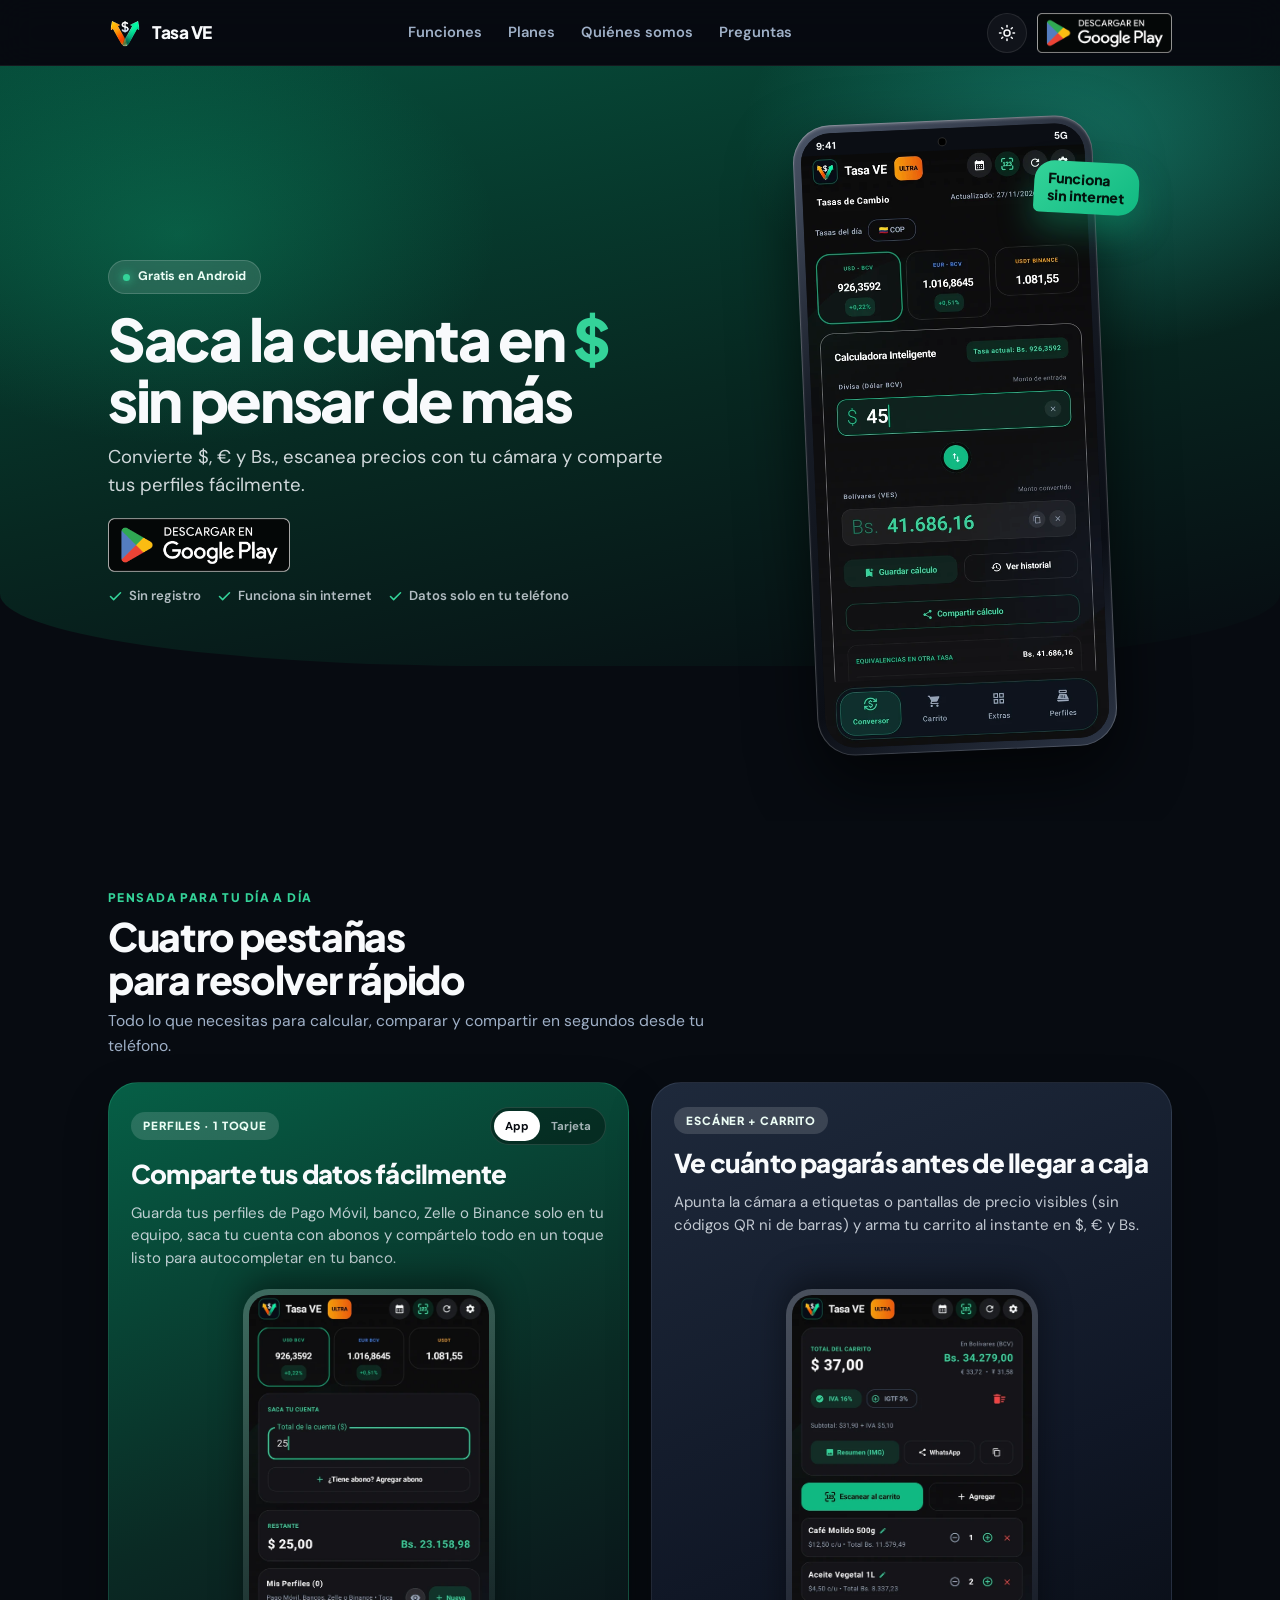
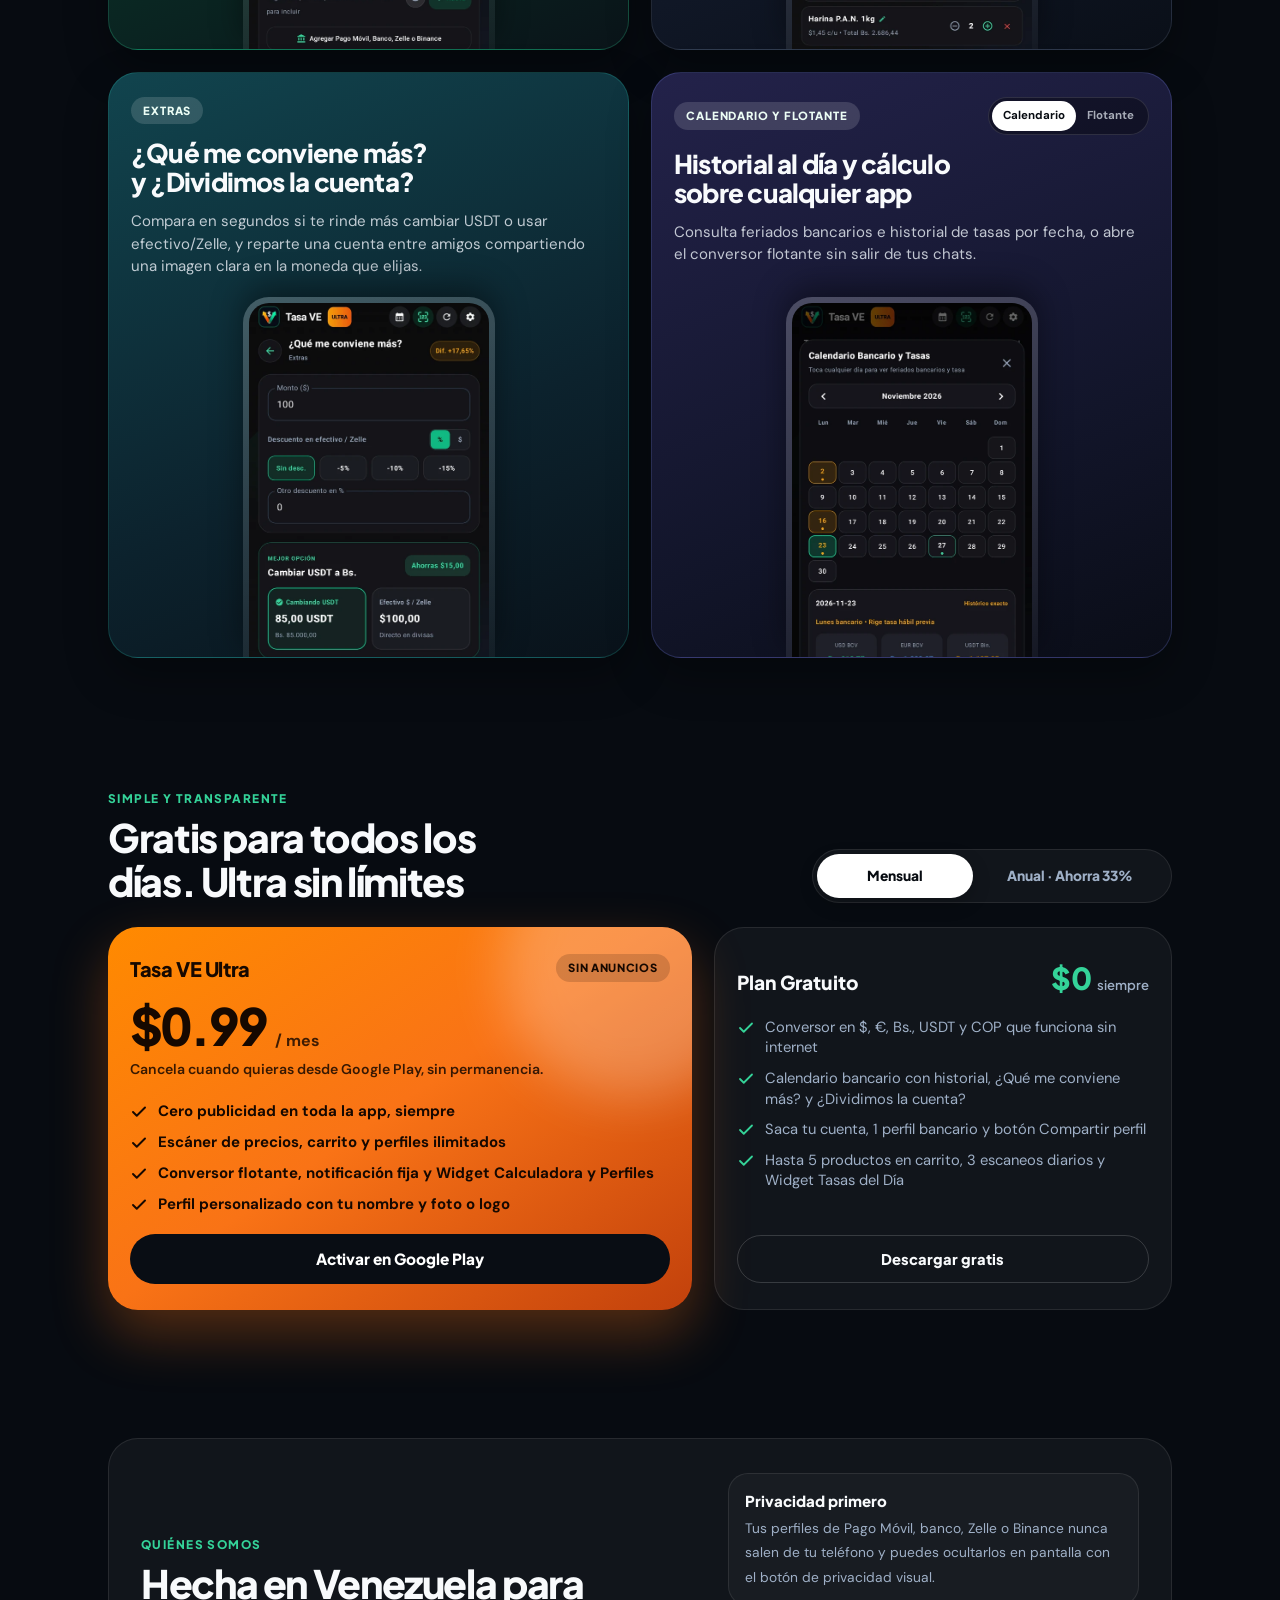
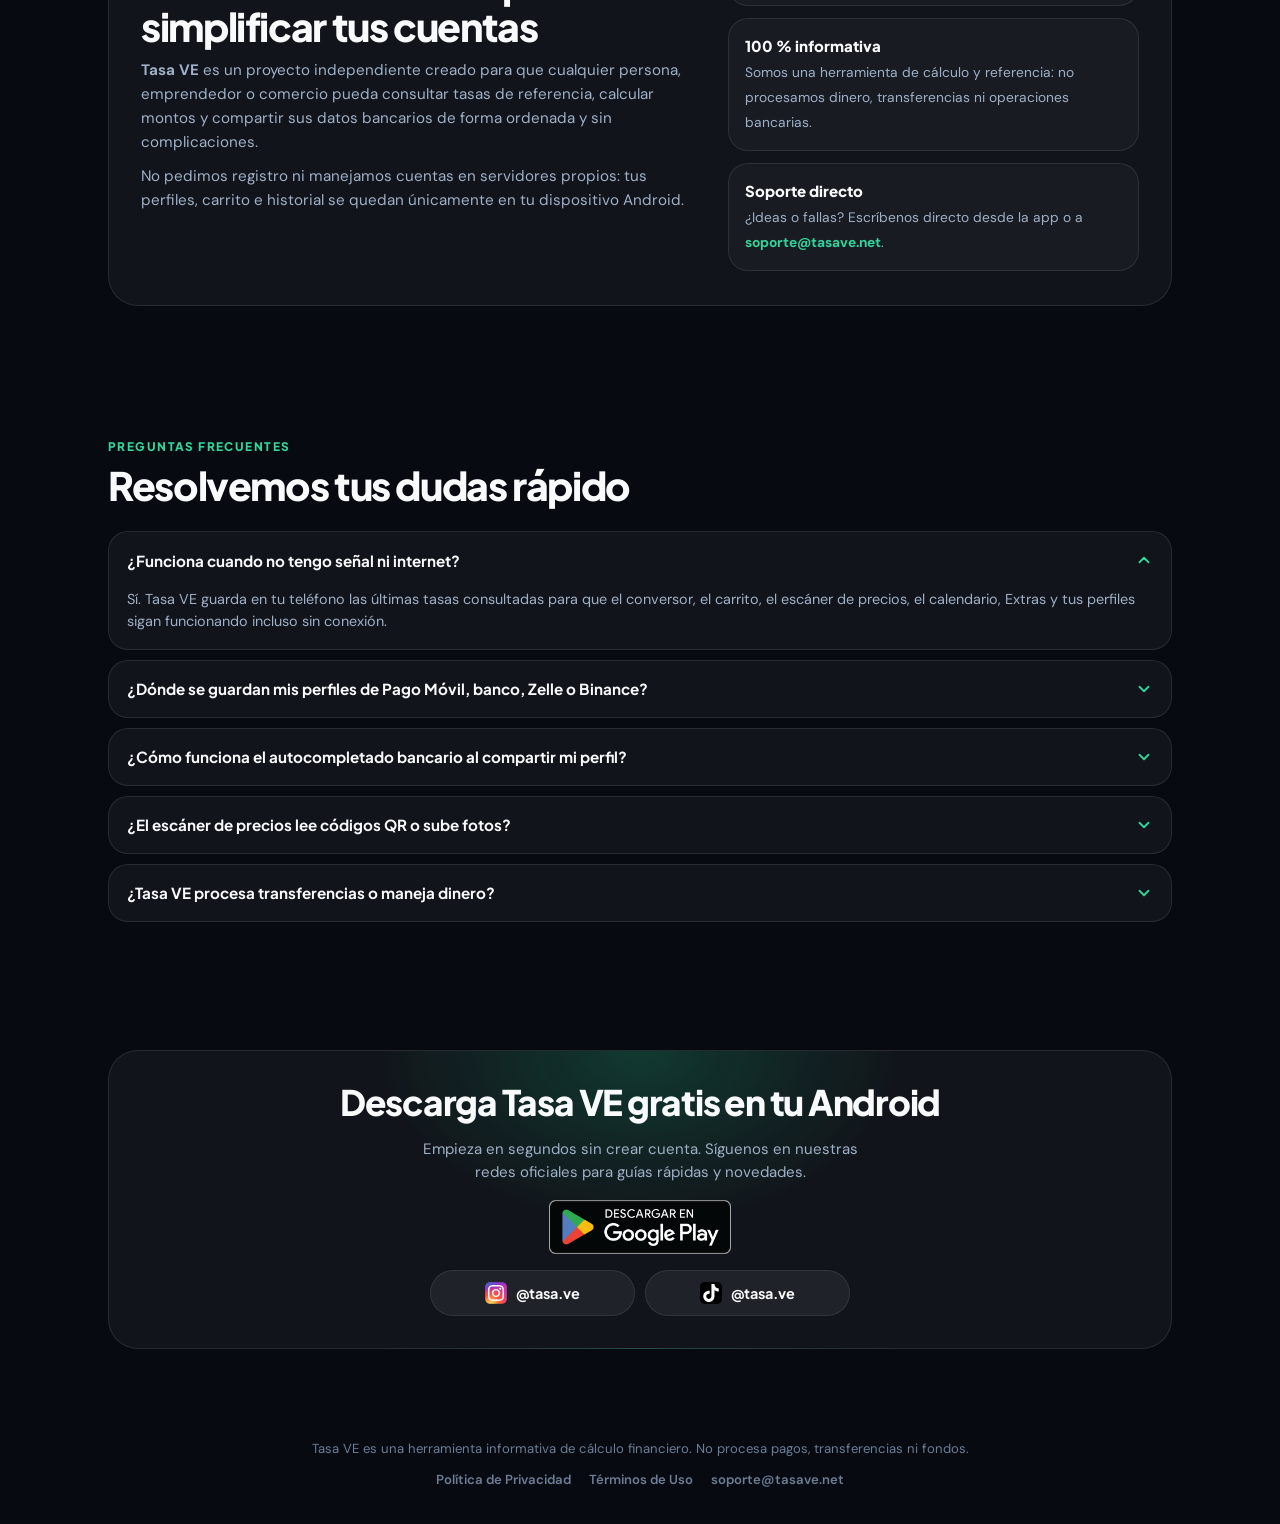
==== commit 709688f0: "feat(ui): redesign Extras tab hub, Que me conviene mas, and Dividimos la cuenta" ====
--- a/docs/index.html
+++ b/docs/index.html
@@ -220,7 +220,7 @@
             <p class="story-desc">Compara en segundos si te rinde más cambiar USDT o usar efectivo/Zelle, y reparte una cuenta entre amigos compartiendo una imagen clara en la moneda que elijas.</p>
             <div class="story-shot-wrap">
               <div class="story-shot-frame">
-                <img src="assets/screens/screen_utiles.webp?v=20261127c" alt="Herramienta ¿Qué me conviene más? en Extras de Tasa VE" width="560" height="1169" loading="lazy">
+                <img src="assets/screens/screen_utiles.webp?v=20261127d" alt="Herramienta ¿Qué me conviene más? en Extras de Tasa VE" width="560" height="1169" loading="lazy">
               </div>
             </div>
           </article>
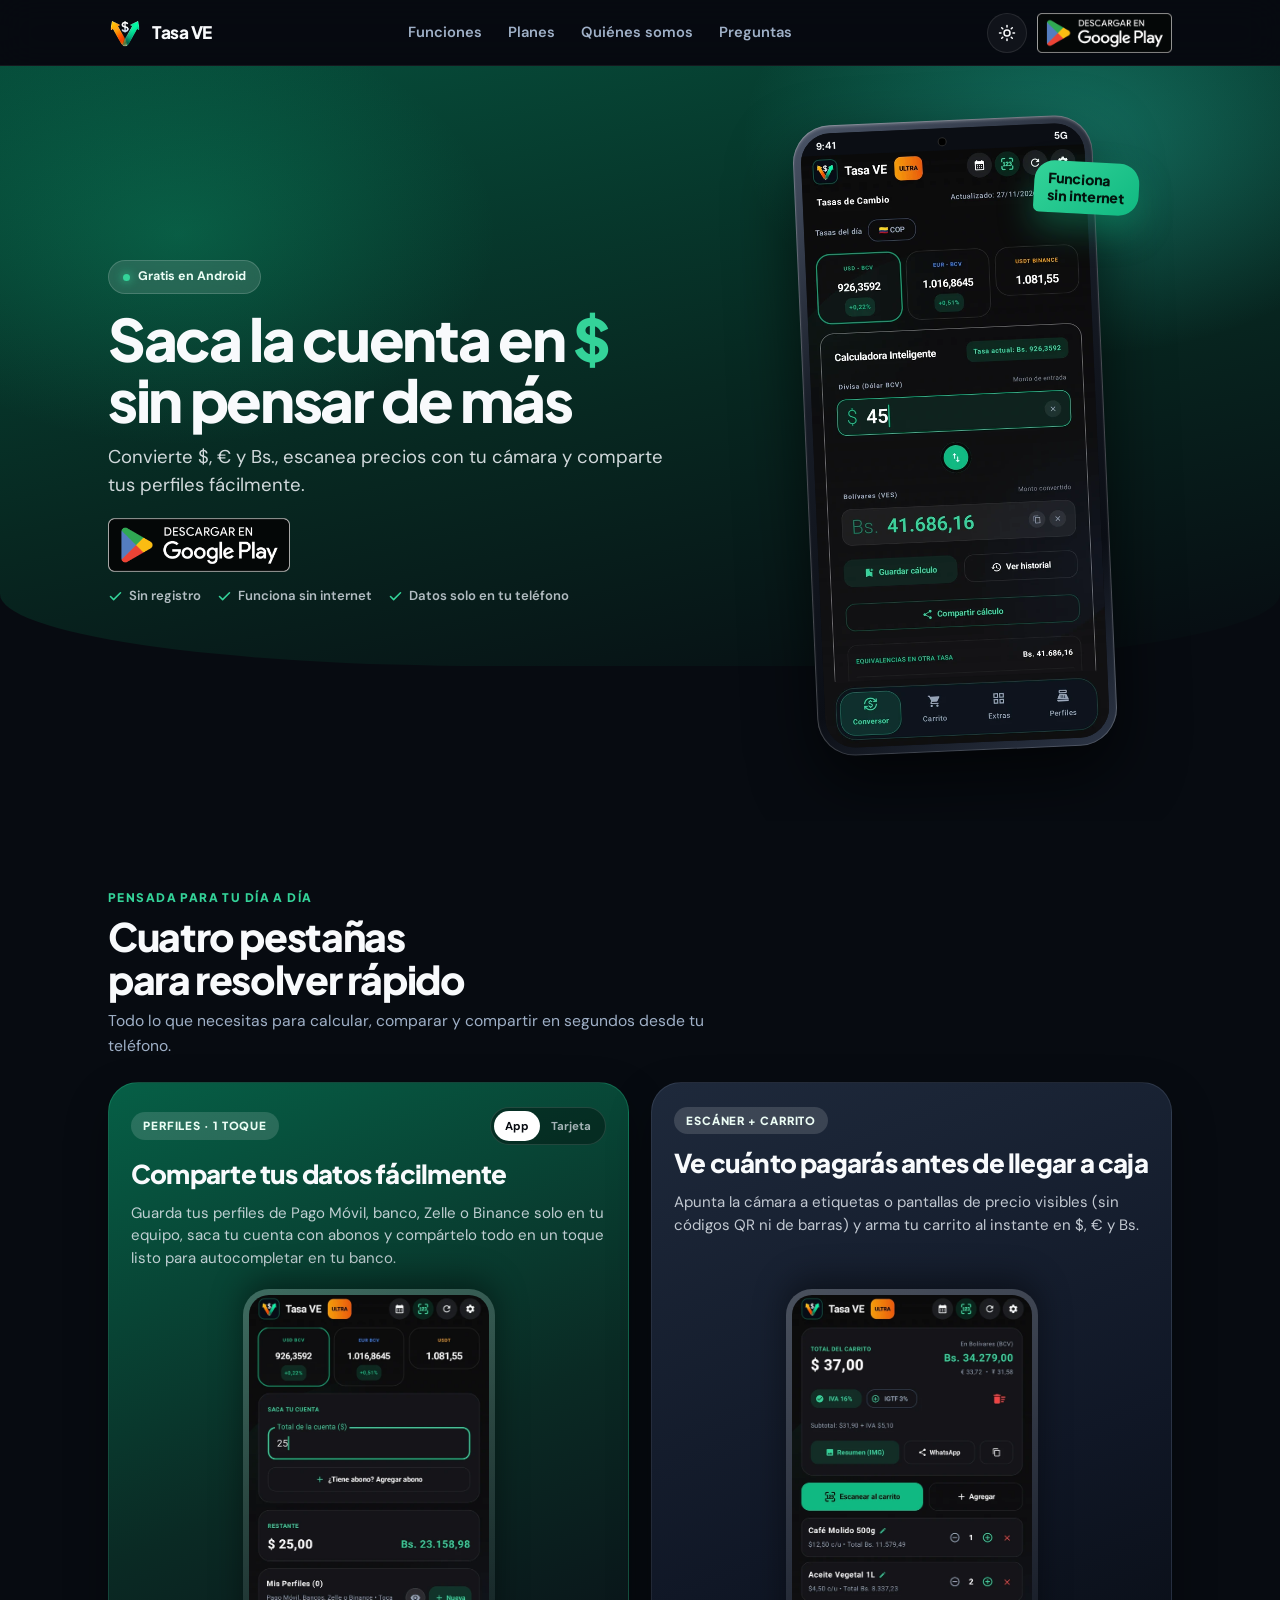
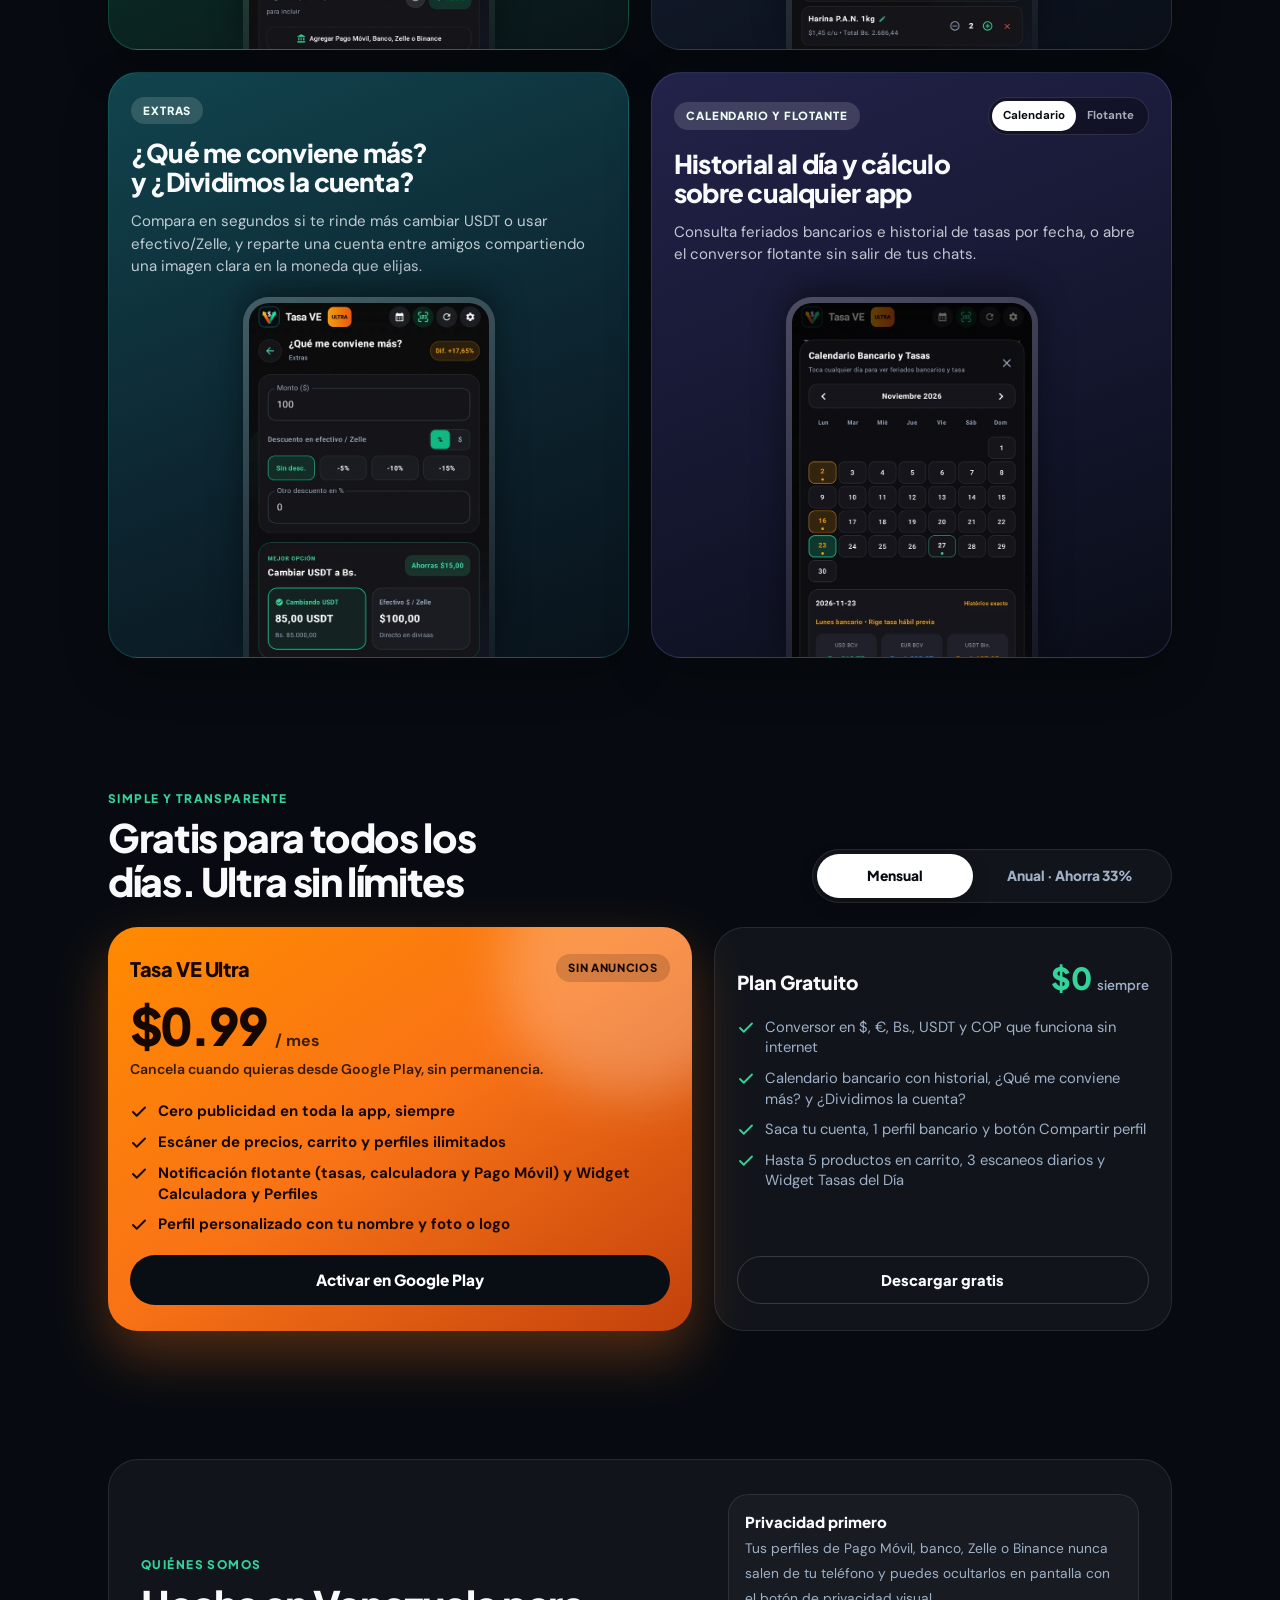
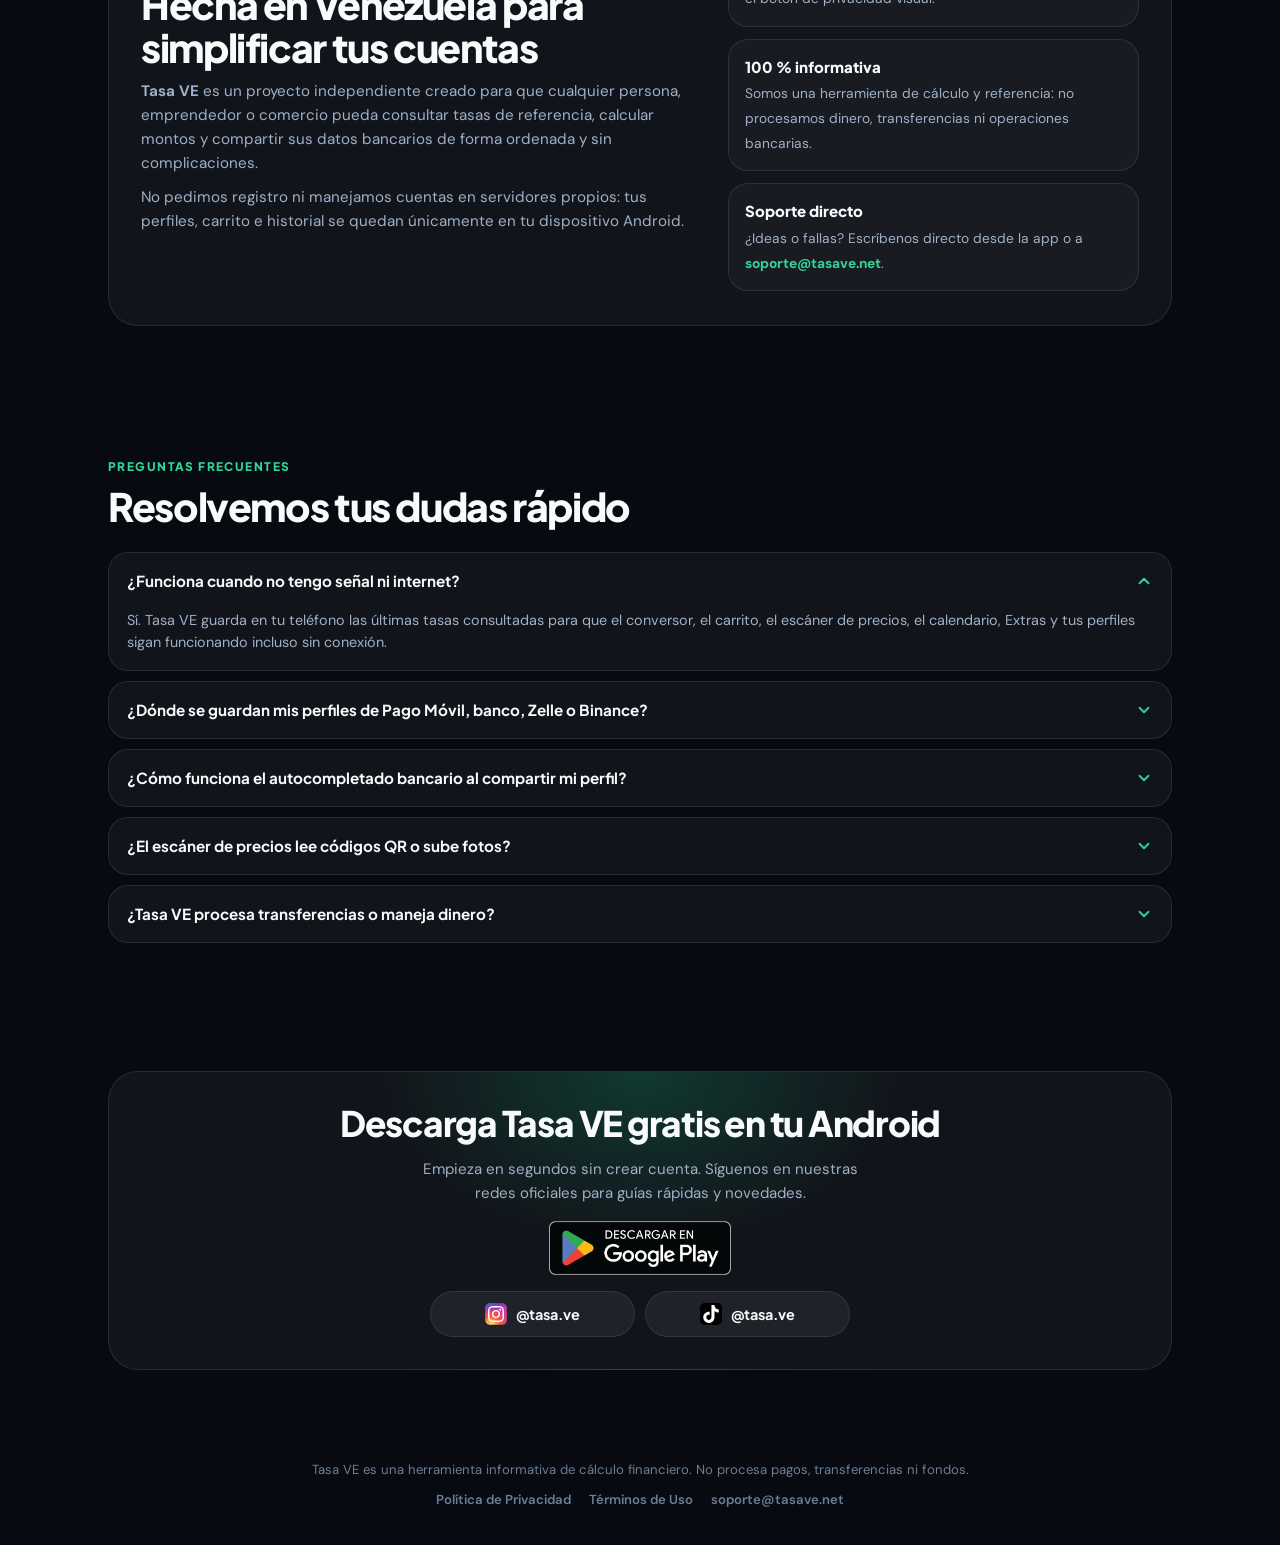
==== commit f78433fc: "refactor(quick,ui,legal): unify into Notificacion flotante (Ultra) and remove redundant Quick Settin" ====
--- a/docs/index.html
+++ b/docs/index.html
@@ -288,7 +288,7 @@
               </li>
               <li>
                 <svg width="18" height="18" viewBox="0 0 24 24" fill="none" stroke="currentColor" stroke-width="2.6" stroke-linecap="round" stroke-linejoin="round" aria-hidden="true"><polyline points="20 6 9 17 4 12"/></svg>
-                <span>Conversor flotante, notificación fija y Widget Calculadora y Perfiles</span>
+                <span>Notificación flotante (tasas, calculadora y Pago Móvil) y Widget Calculadora y Perfiles</span>
               </li>
               <li>
                 <svg width="18" height="18" viewBox="0 0 24 24" fill="none" stroke="currentColor" stroke-width="2.6" stroke-linecap="round" stroke-linejoin="round" aria-hidden="true"><polyline points="20 6 9 17 4 12"/></svg>
